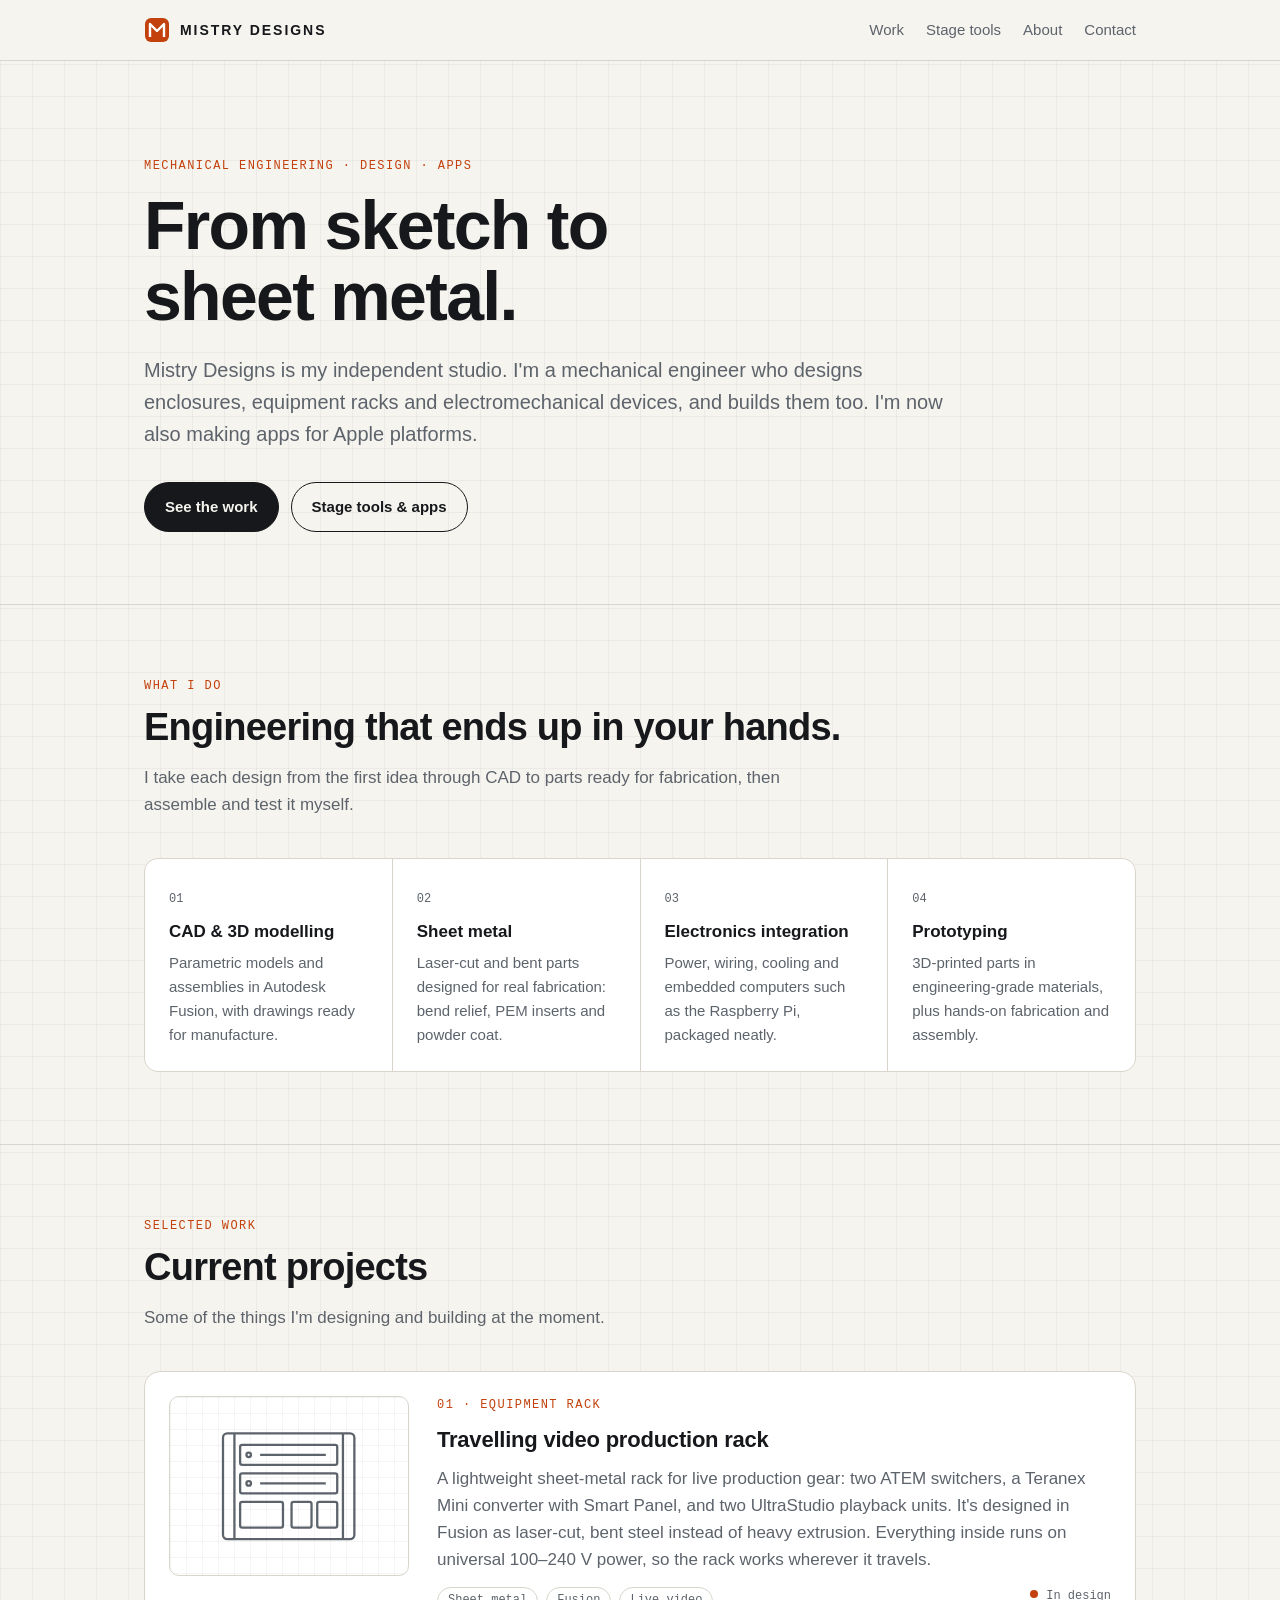
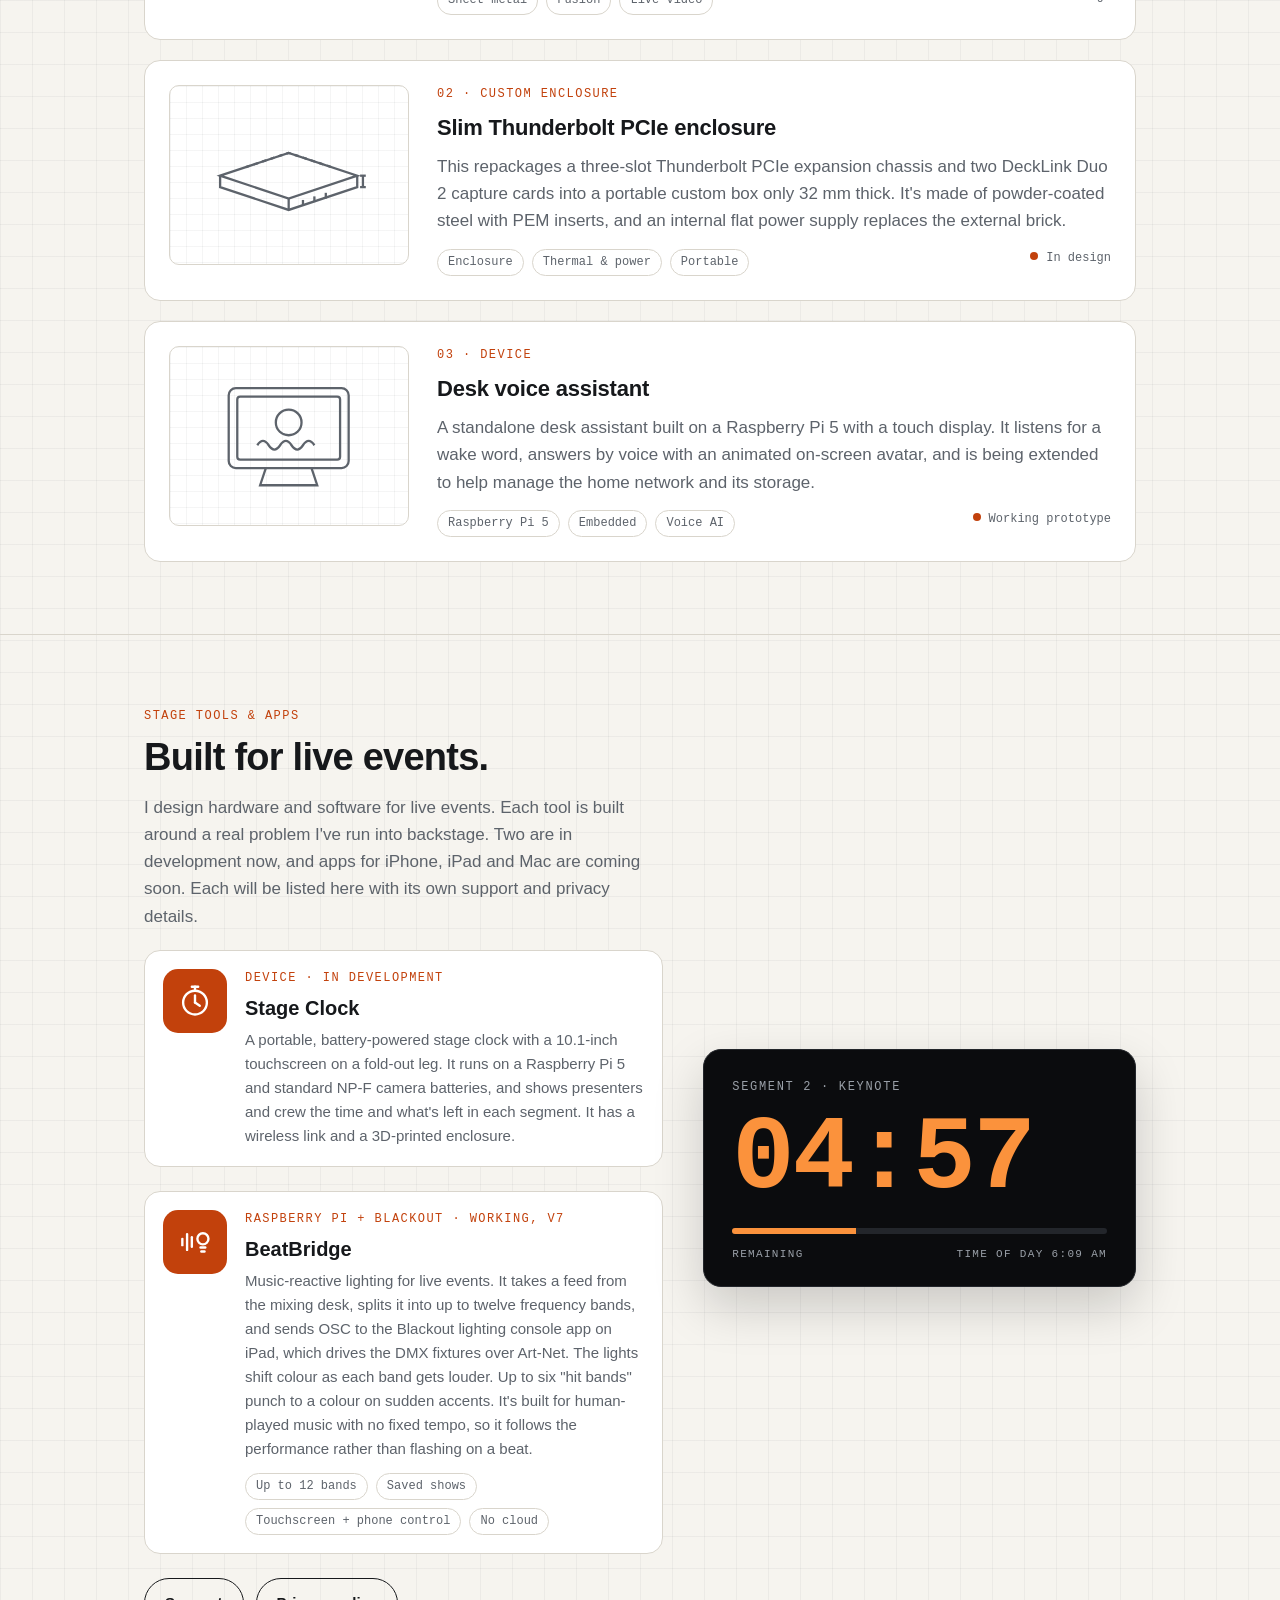
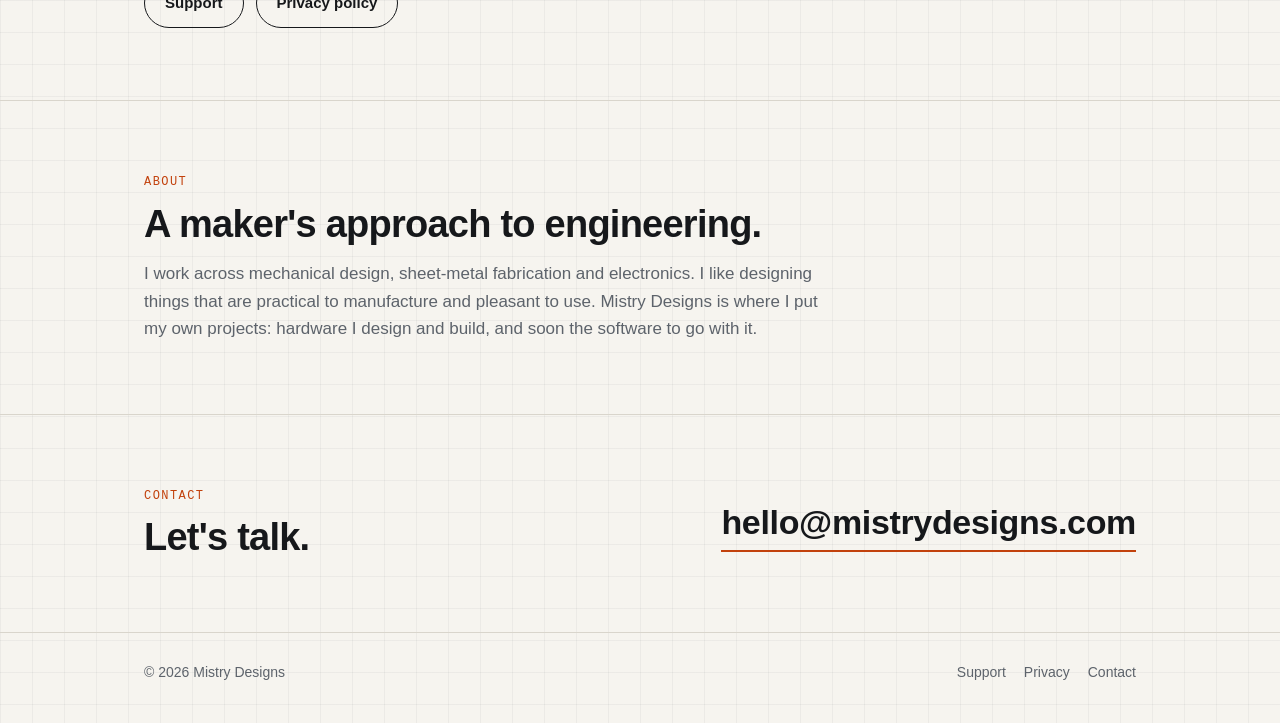
==== index.html @ 91972504 "Add files via upload" ====
<!doctype html>
<html lang="en">
<head>
<meta charset="utf-8">
<meta name="viewport" content="width=device-width,initial-scale=1">
<title>Mistry Designs — Mechanical design &amp; apps</title>
<meta name="description" content="Mistry Designs is the independent studio of a mechanical engineer: sheet-metal enclosures, equipment racks, electromechanical devices — and apps for Apple platforms, coming soon.">
<link rel="stylesheet" href="style.css">
<link rel="icon" href="data:image/svg+xml,%3Csvg xmlns='http://www.w3.org/2000/svg' viewBox='0 0 26 26'%3E%3Crect width='26' height='26' rx='6' fill='%23c2410c'/%3E%3Cpolyline points='6,20 6,7 13,14 20,7 20,20' fill='none' stroke='white' stroke-width='2.4' stroke-linejoin='round'/%3E%3C/svg%3E">
</head>
<body>
<header class="site"><div class="wrap">
  <a class="brand" href="index.html"><svg viewBox="0 0 26 26" aria-hidden="true"><rect x="1" y="1" width="24" height="24" rx="6" fill="currentColor"/><polyline points="6,20 6,7 13,14 20,7 20,20" fill="none" stroke="#fff" stroke-width="2.4" stroke-linejoin="round"/></svg>MISTRY DESIGNS</a>
  <nav><a href="#work">Work</a><a href="#apps">Stage tools</a><a class="hide-sm" href="#about">About</a><a href="#contact">Contact</a></nav>
</div></header>

<main>
<div class="wrap hero">
  <div class="label">Mechanical engineering · Design · Apps</div>
  <h1>From sketch to sheet metal.</h1>
  <p>Mistry Designs is my independent studio. I'm a mechanical engineer who designs enclosures, equipment racks and electromechanical devices, and builds them too. I'm now also making apps for Apple platforms.</p>
  <div class="btns"><a class="btn primary" href="#work">See the work</a><a class="btn" href="#apps">Stage tools &amp; apps</a></div>
</div>

<section id="capabilities"><div class="wrap">
  <div class="label">What I do</div>
  <h2>Engineering that ends up in your hands.</h2>
  <p class="lede">I take each design from the first idea through CAD to parts ready for fabrication, then assemble and test it myself.</p>
  <div class="caps">
    <div class="cap"><span class="num">01</span><h3>CAD &amp; 3D modelling</h3><p>Parametric models and assemblies in Autodesk Fusion, with drawings ready for manufacture.</p></div>
    <div class="cap"><span class="num">02</span><h3>Sheet metal</h3><p>Laser-cut and bent parts designed for real fabrication: bend relief, PEM inserts and powder coat.</p></div>
    <div class="cap"><span class="num">03</span><h3>Electronics integration</h3><p>Power, wiring, cooling and embedded computers such as the Raspberry Pi, packaged neatly.</p></div>
    <div class="cap"><span class="num">04</span><h3>Prototyping</h3><p>3D-printed parts in engineering-grade materials, plus hands-on fabrication and assembly.</p></div>
  </div>
</div></section>

<section id="work"><div class="wrap">
  <div class="label">Selected work</div>
  <h2>Current projects</h2>
  <p class="lede">Some of the things I'm designing and building at the moment.</p>
  <div class="work">

    <article class="proj">
      <div class="fig"><svg viewBox="0 0 120 90" fill="none" stroke="currentColor" stroke-width="1.6" aria-hidden="true">
        <rect x="14" y="8" width="92" height="74" rx="3"/><line x1="22" y1="8" x2="22" y2="82"/><line x1="98" y1="8" x2="98" y2="82"/>
        <rect x="26" y="16" width="68" height="14" rx="1.5"/><rect x="26" y="36" width="68" height="14" rx="1.5"/>
        <rect x="26" y="56" width="30" height="18" rx="1.5"/><rect x="62" y="56" width="14" height="18" rx="1.5"/><rect x="80" y="56" width="14" height="18" rx="1.5"/>
        <circle cx="32" cy="23" r="1.6"/><circle cx="32" cy="43" r="1.6"/><line x1="40" y1="23" x2="86" y2="23"/><line x1="40" y1="43" x2="86" y2="43"/></svg></div>
      <div>
        <div class="label">01 · Equipment rack</div>
        <h3>Travelling video production rack</h3>
        <p>A lightweight sheet-metal rack for live production gear: two ATEM switchers, a Teranex Mini converter with Smart Panel, and two UltraStudio playback units. It's designed in Fusion as laser-cut, bent steel instead of heavy extrusion. Everything inside runs on universal 100–240 V power, so the rack works wherever it travels.</p>
        <div class="meta"><ul class="tags"><li>Sheet metal</li><li>Fusion</li><li>Live video</li></ul><span class="status">In design</span></div>
      </div>
    </article>

    <article class="proj">
      <div class="fig"><svg viewBox="0 0 120 90" fill="none" stroke="currentColor" stroke-width="1.6" aria-hidden="true">
        <path d="M12 46 L60 30 L108 46 L60 62 Z"/><path d="M12 46 L12 54 L60 70 L108 54 L108 46"/><line x1="60" y1="62" x2="60" y2="70"/>
        <line x1="70" y1="63" x2="70" y2="67" /><line x1="78" y1="60.5" x2="78" y2="64.5"/><line x1="86" y1="58" x2="86" y2="62"/>
        <path d="M30 40 L60 30 L90 40" stroke-dasharray="3 3"/><line x1="112" y1="46" x2="112" y2="54"/><line x1="110" y1="46" x2="114" y2="46"/><line x1="110" y1="54" x2="114" y2="54"/></svg></div>
      <div>
        <div class="label">02 · Custom enclosure</div>
        <h3>Slim Thunderbolt PCIe enclosure</h3>
        <p>This repackages a three-slot Thunderbolt PCIe expansion chassis and two DeckLink Duo 2 capture cards into a portable custom box only 32 mm thick. It's made of powder-coated steel with PEM inserts, and an internal flat power supply replaces the external brick.</p>
        <div class="meta"><ul class="tags"><li>Enclosure</li><li>Thermal &amp; power</li><li>Portable</li></ul><span class="status">In design</span></div>
      </div>
    </article>

    <article class="proj">
      <div class="fig"><svg viewBox="0 0 120 90" fill="none" stroke="currentColor" stroke-width="1.6" aria-hidden="true">
        <rect x="18" y="12" width="84" height="56" rx="5"/><rect x="24" y="18" width="72" height="44" rx="2"/>
        <circle cx="60" cy="36" r="9"/><path d="M38 52 q4 -6 8 0 t8 0 t8 0 t8 0 t8 0"/>
        <path d="M44 68 L40 80 L80 80 L76 68"/></svg></div>
      <div>
        <div class="label">03 · Device</div>
        <h3>Desk voice assistant</h3>
        <p>A standalone desk assistant built on a Raspberry Pi 5 with a touch display. It listens for a wake word, answers by voice with an animated on-screen avatar, and is being extended to help manage the home network and its storage.</p>
        <div class="meta"><ul class="tags"><li>Raspberry Pi 5</li><li>Embedded</li><li>Voice AI</li></ul><span class="status">Working prototype</span></div>
      </div>
    </article>

  </div>
</div></section>

<section id="apps"><div class="wrap apps">
  <div>
    <div class="label">Stage tools &amp; apps</div>
    <h2>Built for live events.</h2>
    <p class="lede" style="margin-bottom:20px">I design hardware and software for live events. Each tool is built around a real problem I've run into backstage. Two are in development now, and apps for iPhone, iPad and Mac are coming soon. Each will be listed here with its own support and privacy details.</p>
    <div class="appcard">
      <div class="appicon on" aria-hidden="true"><svg viewBox="0 0 48 48" fill="none" stroke="currentColor" stroke-width="3" stroke-linecap="round"><circle cx="24" cy="26" r="15"/><line x1="24" y1="26" x2="24" y2="17"/><line x1="24" y1="26" x2="30" y2="30"/><line x1="20" y1="6" x2="28" y2="6"/><line x1="24" y1="6" x2="24" y2="11"/></svg></div>
      <div>
        <div class="label">Device · In development</div>
        <h3>Stage Clock</h3>
        <p>A portable, battery-powered stage clock with a 10.1-inch touchscreen on a fold-out leg. It runs on a Raspberry Pi 5 and standard NP-F camera batteries, and shows presenters and crew the time and what's left in each segment. It has a wireless link and a 3D-printed enclosure.</p>
      </div>
    </div>
    <div class="appcard">
      <div class="appicon on" aria-hidden="true"><svg viewBox="0 0 48 48" fill="none" stroke="currentColor" stroke-width="3" stroke-linecap="round"><line x1="8" y1="20" x2="8" y2="28"/><line x1="14" y1="14" x2="14" y2="34"/><line x1="20" y1="18" x2="20" y2="30"/><circle cx="34" cy="20" r="7"/><line x1="31" y1="31" x2="37" y2="31"/><line x1="32" y1="36" x2="36" y2="36"/></svg></div>
      <div>
        <div class="label">Raspberry Pi + Blackout · Working, v7</div>
        <h3>BeatBridge</h3>
        <p>Music-reactive lighting for live events. It takes a feed from the mixing desk, splits it into up to twelve frequency bands, and sends OSC to the Blackout lighting console app on iPad, which drives the DMX fixtures over Art-Net. The lights shift colour as each band gets louder. Up to six "hit bands" punch to a colour on sudden accents. It's built for human-played music with no fixed tempo, so it follows the performance rather than flashing on a beat.</p>
        <ul class="tags" style="margin-top:12px"><li>Up to 12 bands</li><li>Saved shows</li><li>Touchscreen + phone control</li><li>No cloud</li></ul>
      </div>
    </div>
    <div class="btns"><a class="btn" href="support.html">Support</a><a class="btn" href="privacy.html">Privacy policy</a></div>
  </div>
  <div class="stageclock" aria-hidden="true">
    <div class="sc-label">SEGMENT 2 · KEYNOTE</div>
    <div class="sc-time">04:59</div>
    <div class="sc-bar"><span></span></div>
    <div class="sc-foot"><span>REMAINING</span><span>TIME OF DAY 7:42 PM</span></div>
  </div>
</div></section>

<section id="about"><div class="wrap">
  <div class="label">About</div>
  <h2>A maker's approach to engineering.</h2>
  <p class="lede" style="margin-bottom:0">I work across mechanical design, sheet-metal fabrication and electronics. I like designing things that are practical to manufacture and pleasant to use. Mistry Designs is where I put my own projects: hardware I design and build, and soon the software to go with it.</p>
</div></section>

<section id="contact"><div class="wrap contact">
  <div><div class="label">Contact</div><h2 style="margin-bottom:0">Let's talk.</h2></div>
  <a class="mail" href="mailto:hello@mistrydesigns.com">hello@mistrydesigns.com</a>
</div></section>
</main>

<footer><div class="wrap">
  <span>© 2026 Mistry Designs</span>
  <span><a href="support.html">Support</a><a href="privacy.html">Privacy</a><a href="mailto:hello@mistrydesigns.com">Contact</a></span>
</div></footer>
<script>
(function(){var el=document.querySelector('.sc-time'),bar=document.querySelector('.sc-bar span'),tod=document.querySelector('.sc-foot span:last-child');
if(!el)return;var total=900,left=299;
function tick(){var m=Math.floor(left/60),s=left%60;el.textContent=String(m).padStart(2,'0')+':'+String(s).padStart(2,'0');
bar.style.width=(left/total*100)+'%';tod.textContent='TIME OF DAY '+new Date().toLocaleTimeString([], {hour:'numeric',minute:'2-digit'}).toUpperCase();
left=left>0?left-1:299;}
tick();setInterval(tick,1000);})();
</script>
</body>
</html>
---- style.css ----
:root{
  --bg:#f6f4ef; --surface:#ffffff; --ink:#16181b; --muted:#5d636b; --line:#d9d5cc;
  --accent:#c2410c; --accent-ink:#ffffff; --grid:rgba(22,24,27,.045);
  --sans:-apple-system,BlinkMacSystemFont,"SF Pro Text","Segoe UI",Roboto,Helvetica,Arial,sans-serif;
  --mono:ui-monospace,"SF Mono",Menlo,Consolas,monospace;
}
@media (prefers-color-scheme:dark){
  :root{--bg:#121417;--surface:#1a1d21;--ink:#ecebe7;--muted:#9aa0a8;--line:#2c3036;
  --accent:#fb923c;--accent-ink:#121417;--grid:rgba(236,235,231,.04);}
}
*{box-sizing:border-box}
html{scroll-behavior:smooth}
body{margin:0;background:var(--bg);color:var(--ink);font-family:var(--sans);font-size:17px;line-height:1.6;
  -webkit-font-smoothing:antialiased;
  background-image:linear-gradient(var(--grid) 1px,transparent 1px),linear-gradient(90deg,var(--grid) 1px,transparent 1px);
  background-size:32px 32px;}
a{color:inherit}
.wrap{max-width:1040px;margin:0 auto;padding:0 24px}
header.site{position:sticky;top:0;z-index:10;background:color-mix(in srgb,var(--bg) 88%,transparent);
  backdrop-filter:blur(10px);-webkit-backdrop-filter:blur(10px);border-bottom:1px solid var(--line)}
header.site .wrap{display:flex;align-items:center;justify-content:space-between;height:60px;gap:16px}
.brand{white-space:nowrap;display:flex;align-items:center;gap:10px;text-decoration:none;font-weight:700;letter-spacing:.14em;font-size:14px}
.brand svg{width:26px;height:26px;color:var(--accent)}
nav a{text-decoration:none;color:var(--muted);font-size:15px;margin-left:22px}
nav a:hover{color:var(--ink)}
.label{font-family:var(--mono);font-size:12px;letter-spacing:.12em;text-transform:uppercase;color:var(--accent)}
.hero{padding-top:96px;padding-bottom:72px}
.hero h1{font-size:clamp(38px,6.2vw,68px);line-height:1.04;letter-spacing:-.025em;margin:14px 0 22px;max-width:14ch}
.hero p{font-size:20px;color:var(--muted);max-width:40em;margin:0 0 32px}
.btns{display:flex;gap:12px;flex-wrap:wrap}
.btn{display:inline-block;padding:12px 20px;border-radius:999px;text-decoration:none;font-weight:600;font-size:15px;border:1px solid var(--ink)}
.btn.primary{background:var(--ink);color:var(--bg)}
.btn:hover{opacity:.85}
section{padding:72px 0;border-top:1px solid var(--line)}
section h2{font-size:clamp(28px,3.6vw,38px);letter-spacing:-.02em;line-height:1.15;margin:10px 0 14px}
.lede{color:var(--muted);max-width:40em;margin:0 0 40px}
.caps{display:grid;grid-template-columns:repeat(auto-fit,minmax(220px,1fr));gap:1px;background:var(--line);border:1px solid var(--line);border-radius:14px;overflow:hidden}
.cap{background:var(--surface);padding:24px}
.cap h3{margin:8px 0 6px;font-size:17px}
.cap p{margin:0;color:var(--muted);font-size:15px}
.cap .num{font-family:var(--mono);font-size:12px;color:var(--muted)}
.work{display:grid;gap:20px}
.proj{display:grid;grid-template-columns:240px 1fr;gap:28px;background:var(--surface);border:1px solid var(--line);border-radius:16px;padding:24px}
.proj .fig{aspect-ratio:4/3;border:1px solid var(--line);border-radius:10px;display:grid;place-items:center;color:var(--muted);
  background-image:linear-gradient(var(--grid) 1px,transparent 1px),linear-gradient(90deg,var(--grid) 1px,transparent 1px);background-size:16px 16px}
.proj .fig svg{width:72%;height:auto}
.proj h3{font-size:22px;letter-spacing:-.01em;margin:6px 0 8px}
.proj p{margin:0 0 14px;color:var(--muted)}
.meta{display:flex;justify-content:space-between;gap:12px;flex-wrap:wrap}
.status{font-family:var(--mono);font-size:12px;color:var(--muted)}
.status::before{content:"";display:inline-block;width:8px;height:8px;border-radius:50%;background:var(--accent);margin-right:8px;vertical-align:1px}
.tags{display:flex;flex-wrap:wrap;gap:8px;list-style:none;padding:0;margin:0}
.tags li{font-family:var(--mono);font-size:12px;border:1px solid var(--line);border-radius:999px;padding:3px 10px;color:var(--muted)}
.apps{display:grid;grid-template-columns:1.2fr 1fr;gap:40px;align-items:center}
.appicons{display:flex;gap:16px;justify-content:center}
.appicon{width:84px;height:84px;border-radius:20px;border:1.5px dashed var(--line);display:grid;place-items:center;font-family:var(--mono);font-size:11px;color:var(--muted);background:var(--surface)}
.appicon.on{border:none;background:var(--accent);color:var(--accent-ink);font-size:13px;font-weight:700}
.contact{display:flex;align-items:center;justify-content:space-between;gap:24px;flex-wrap:wrap}
.contact a.mail{font-size:clamp(22px,3.4vw,34px);font-weight:600;letter-spacing:-.01em;text-decoration:none;border-bottom:2px solid var(--accent)}
footer{border-top:1px solid var(--line);padding:28px 0 40px;color:var(--muted);font-size:14px}
footer .wrap{display:flex;justify-content:space-between;gap:16px;flex-wrap:wrap}
footer a{color:var(--muted);text-decoration:none;margin-left:18px}
footer a:hover{color:var(--ink)}
/* document pages */
.doc{padding:72px 0 56px;max-width:720px}
.doc h1{font-size:clamp(34px,5vw,48px);letter-spacing:-.02em;margin:12px 0 8px}
.doc .updated{color:var(--muted);font-size:15px;margin:0 0 36px}
.doc h2{font-size:21px;margin:36px 0 8px}
.doc p,.doc li{color:var(--ink)}
.doc ul{padding-left:20px}
.card{background:var(--surface);border:1px solid var(--line);border-radius:14px;padding:22px 24px;margin:0 0 28px}
.card a{font-weight:600}
@media (max-width:760px){
  .wrap{padding:0 16px}
  nav a{margin-left:14px;font-size:14px}
  nav a.hide-sm{display:none}
  .hero{padding-top:64px;padding-bottom:48px}
  .proj{grid-template-columns:1fr}
  .apps{grid-template-columns:1fr}
  section{padding:56px 0}
  footer a{margin:0 18px 0 0}
}
/* stage clock */
.appcard{display:flex;gap:18px;align-items:flex-start;background:var(--surface);border:1px solid var(--line);border-radius:16px;padding:18px;margin:0 0 24px}
.appcard .appicon{flex:none;width:64px;height:64px;border-radius:15px}
.appcard .appicon svg{width:38px;height:38px}
.appcard h3{margin:4px 0 4px;font-size:20px}
.appcard p{margin:0;color:var(--muted);font-size:15px}
.stageclock{background:#0b0c0e;color:#f4f2ec;border-radius:18px;padding:28px 28px 22px;border:1px solid #23262b;box-shadow:0 20px 50px rgba(0,0,0,.18);font-family:var(--mono)}
.sc-label{font-size:12px;letter-spacing:.14em;color:#9aa0a8}
.sc-time{font-size:clamp(64px,10vw,104px);font-weight:600;line-height:1.05;letter-spacing:-.02em;font-variant-numeric:tabular-nums;margin:8px 0 14px;color:#fb923c}
.sc-bar{height:6px;border-radius:3px;background:#23262b;overflow:hidden}
.sc-bar span{display:block;height:100%;width:66%;background:#fb923c}
.sc-foot{display:flex;justify-content:space-between;gap:12px;flex-wrap:wrap;font-size:11px;letter-spacing:.12em;color:#9aa0a8;margin-top:12px}
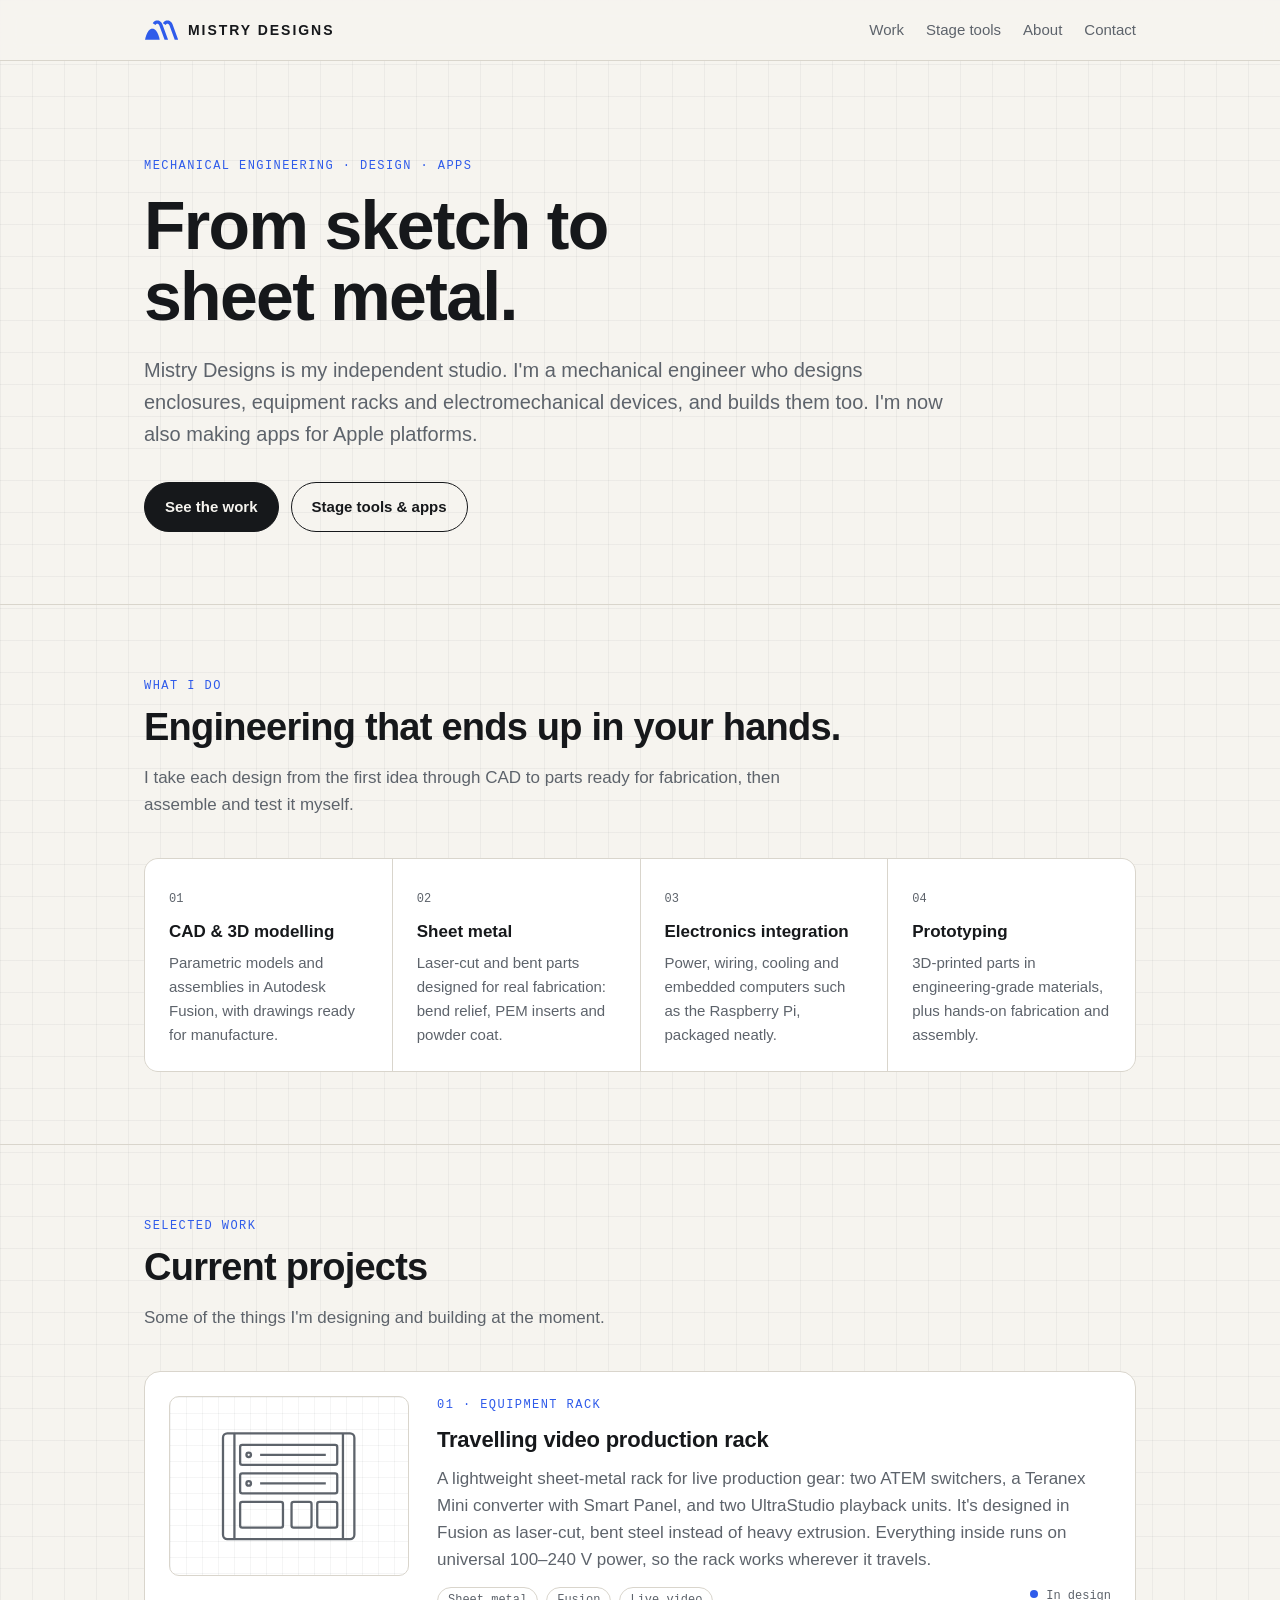
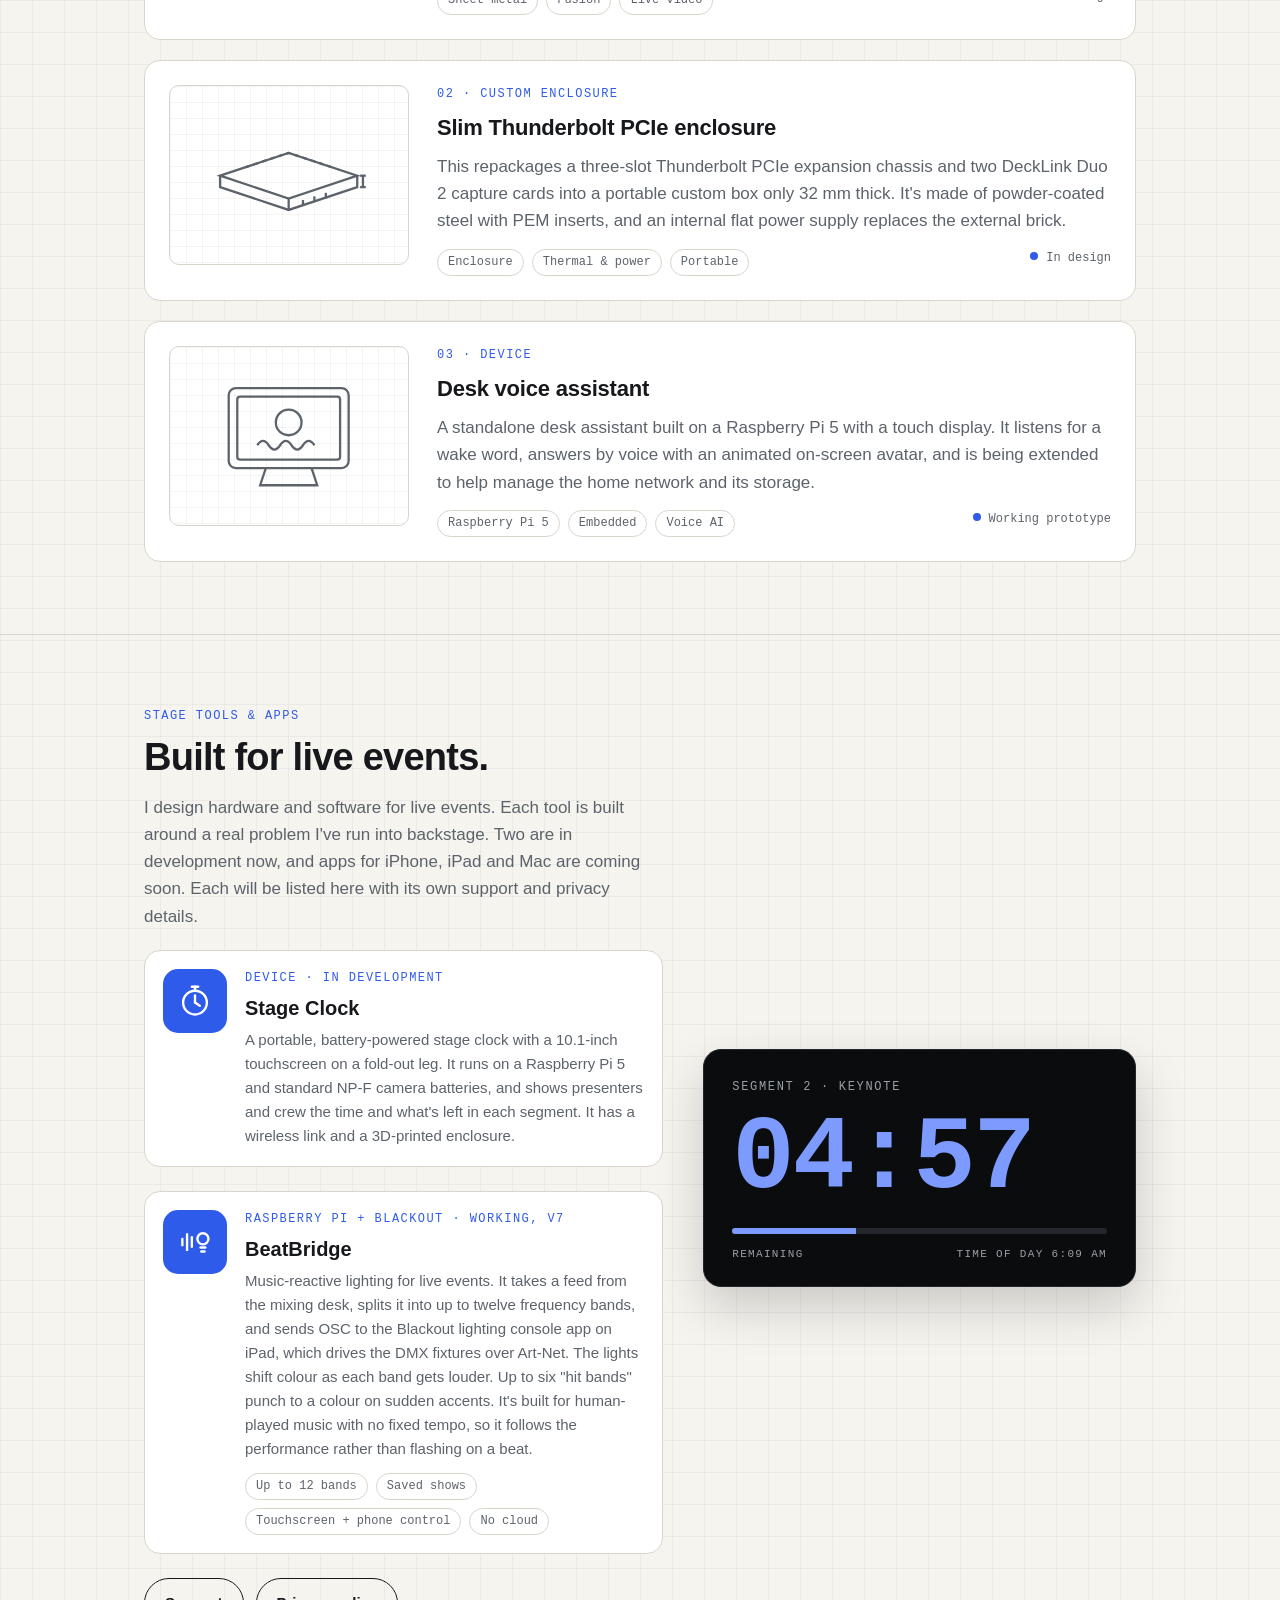
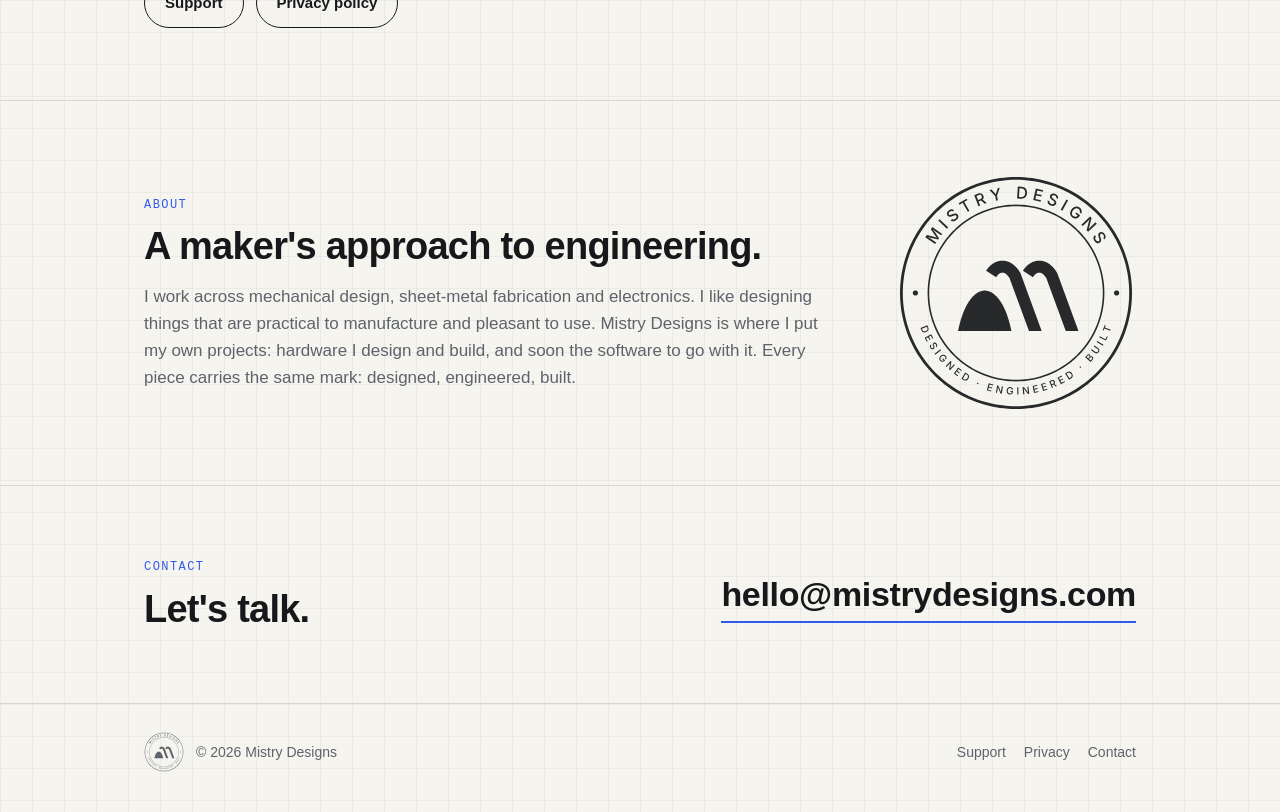
==== commit 6e70f8f1: "Add maker's seal, logo mark, favicon and brand blue - About section and footer show the "Designed · " ====
--- a/index.html
+++ b/index.html
@@ -6,11 +6,11 @@
 <title>Mistry Designs — Mechanical design &amp; apps</title>
 <meta name="description" content="Mistry Designs is the independent studio of a mechanical engineer: sheet-metal enclosures, equipment racks, electromechanical devices — and apps for Apple platforms, coming soon.">
 <link rel="stylesheet" href="style.css">
-<link rel="icon" href="data:image/svg+xml,%3Csvg xmlns='http://www.w3.org/2000/svg' viewBox='0 0 26 26'%3E%3Crect width='26' height='26' rx='6' fill='%23c2410c'/%3E%3Cpolyline points='6,20 6,7 13,14 20,7 20,20' fill='none' stroke='white' stroke-width='2.4' stroke-linejoin='round'/%3E%3C/svg%3E">
+<link rel="icon" type="image/svg+xml" href="favicon.svg">
 </head>
 <body>
 <header class="site"><div class="wrap">
-  <a class="brand" href="index.html"><svg viewBox="0 0 26 26" aria-hidden="true"><rect x="1" y="1" width="24" height="24" rx="6" fill="currentColor"/><polyline points="6,20 6,7 13,14 20,7 20,20" fill="none" stroke="#fff" stroke-width="2.4" stroke-linejoin="round"/></svg>MISTRY DESIGNS</a>
+  <a class="brand" href="index.html"><svg viewBox="0 14 134 82" aria-hidden="true"><path fill="currentColor" d="M46.57 31.89 L46.92 31.47 L47.27 31.08 L47.62 30.71 L47.98 30.38 L48.33 30.08 L48.69 29.80 L49.04 29.56 L49.38 29.35 L49.73 29.16 L50.06 29.00 L50.39 28.86 L50.71 28.75 L51.03 28.66 L51.34 28.59 L51.64 28.54 L51.95 28.51 L52.25 28.50 L52.55 28.51 L52.86 28.54 L53.17 28.59 L53.49 28.66 L53.83 28.76 L54.17 28.89 L54.53 29.04 L54.91 29.23 L55.30 29.45 L55.70 29.72 L56.12 30.03 L56.56 30.38 L57.01 30.79 L57.47 31.25 L57.94 31.76 L58.41 32.33 L58.90 32.96 L59.38 33.65 L59.87 34.41 L60.11 34.81 L81.08 92.00 L94.92 92.00 L72.10 29.76 L71.87 29.21 L71.59 28.67 L70.98 27.65 L70.85 27.45 L70.23 26.49 L70.09 26.28 L69.45 25.38 L69.30 25.17 L68.65 24.32 L68.48 24.10 L67.82 23.32 L67.63 23.10 L66.96 22.37 L66.75 22.15 L66.08 21.47 L65.85 21.26 L65.16 20.64 L64.91 20.42 L64.22 19.86 L63.95 19.65 L63.25 19.13 L62.96 18.93 L62.26 18.47 L61.95 18.28 L61.24 17.87 L60.91 17.70 L60.19 17.34 L59.84 17.17 L59.13 16.87 L58.76 16.72 L58.04 16.46 L57.66 16.34 L56.94 16.13 L56.55 16.03 L55.83 15.86 L55.43 15.79 L54.71 15.67 L54.30 15.62 L53.58 15.55 L53.17 15.53 L52.46 15.50 L52.05 15.50 L51.33 15.53 L50.93 15.55 L50.22 15.62 L49.82 15.67 L49.12 15.78 L48.73 15.85 L48.04 16.00 L47.66 16.10 L46.98 16.29 L46.62 16.41 L45.94 16.64 L45.59 16.78 L44.92 17.05 L44.59 17.20 L43.93 17.52 L43.62 17.68 L42.97 18.03 L42.68 18.21 L42.04 18.60 L41.76 18.78 L41.14 19.22 L40.88 19.41 L40.27 19.87 L40.03 20.07 L39.44 20.58 L39.21 20.78 L38.63 21.32 L38.42 21.53 L37.86 22.10 L37.66 22.31 L37.12 22.92 L36.94 23.14 L36.41 23.78 L36.24 23.99 L35.74 24.67 L35.58 24.89 L35.10 25.59 L34.96 25.81 L34.49 26.55 L45.51 33.45 L45.90 32.83 L46.23 32.35 L46.57 31.89 Z M86.92 31.47 L87.27 31.08 L87.62 30.71 L87.98 30.38 L88.33 30.08 L88.69 29.80 L89.04 29.56 L89.38 29.35 L89.73 29.16 L90.06 29.00 L90.39 28.86 L90.71 28.75 L91.03 28.66 L91.34 28.59 L91.64 28.54 L91.95 28.51 L92.25 28.50 L92.55 28.51 L92.86 28.54 L93.17 28.59 L93.49 28.66 L93.83 28.76 L94.17 28.89 L94.53 29.04 L94.91 29.23 L95.30 29.45 L95.70 29.72 L96.12 30.03 L96.56 30.38 L97.01 30.79 L97.47 31.25 L97.94 31.76 L98.41 32.33 L98.90 32.96 L99.38 33.65 L99.87 34.41 L100.11 34.81 L121.08 92.00 L134.92 92.00 L112.10 29.76 L111.87 29.21 L111.59 28.67 L110.98 27.65 L110.85 27.45 L110.23 26.49 L110.09 26.28 L109.45 25.38 L109.30 25.17 L108.65 24.32 L108.48 24.10 L107.82 23.32 L107.63 23.10 L106.96 22.37 L106.75 22.15 L106.08 21.47 L105.85 21.26 L105.16 20.64 L104.91 20.42 L104.22 19.86 L103.95 19.65 L103.25 19.13 L102.96 18.93 L102.26 18.47 L101.95 18.28 L101.24 17.87 L100.91 17.70 L100.19 17.34 L99.84 17.17 L99.13 16.87 L98.76 16.72 L98.04 16.46 L97.66 16.34 L96.94 16.13 L96.55 16.03 L95.83 15.86 L95.43 15.79 L94.71 15.67 L94.30 15.62 L93.58 15.55 L93.17 15.53 L92.46 15.50 L92.05 15.50 L91.33 15.53 L90.93 15.55 L90.22 15.62 L89.82 15.67 L89.12 15.78 L88.73 15.85 L88.04 16.00 L87.66 16.10 L86.98 16.29 L86.62 16.41 L85.94 16.64 L85.59 16.78 L84.92 17.05 L84.59 17.20 L83.93 17.52 L83.62 17.68 L82.97 18.03 L82.68 18.21 L82.04 18.60 L81.76 18.78 L81.14 19.22 L80.88 19.41 L80.27 19.87 L80.03 20.07 L79.44 20.58 L79.21 20.78 L78.63 21.32 L78.42 21.53 L77.86 22.10 L77.66 22.31 L77.12 22.92 L76.94 23.14 L76.41 23.78 L76.24 23.99 L75.74 24.67 L75.58 24.89 L75.10 25.59 L74.96 25.81 L74.49 26.55 L85.51 33.45 L85.90 32.83 L86.23 32.35 L86.57 31.89 L86.92 31.47 Z M60.55 85.52 L60.03 83.48 L59.48 81.50 L58.92 79.57 L58.34 77.71 L57.74 75.90 L57.12 74.16 L56.48 72.47 L55.83 70.84 L55.17 69.27 L54.49 67.75 L53.80 66.29 L53.09 64.89 L52.37 63.55 L51.64 62.27 L50.89 61.04 L50.14 59.87 L49.38 58.75 L48.60 57.69 L47.82 56.69 L47.03 55.74 L46.23 54.85 L45.43 54.01 L44.62 53.23 L43.80 52.50 L42.98 51.83 L42.16 51.22 L41.33 50.66 L40.50 50.15 L39.66 49.70 L38.83 49.30 L37.99 48.95 L37.16 48.66 L36.32 48.42 L35.49 48.24 L34.66 48.11 L33.83 48.03 L33.00 48.00 L32.17 48.03 L31.34 48.11 L30.51 48.24 L29.68 48.42 L28.84 48.66 L28.01 48.95 L27.17 49.30 L26.34 49.70 L25.50 50.15 L24.67 50.66 L23.84 51.22 L23.02 51.83 L22.20 52.50 L21.38 53.23 L20.57 54.01 L19.77 54.85 L18.97 55.74 L18.18 56.69 L17.40 57.69 L16.62 58.75 L15.86 59.87 L15.11 61.04 L14.36 62.27 L13.63 63.55 L12.91 64.89 L12.20 66.29 L11.51 67.75 L10.83 69.27 L10.17 70.84 L9.52 72.47 L8.88 74.16 L8.26 75.90 L7.66 77.71 L7.08 79.57 L6.52 81.50 L5.97 83.48 L5.45 85.52 L4.94 87.62 L4.46 89.78 L4.00 92.00 L62.00 92.00 L61.54 89.78 L61.06 87.62 L60.55 85.52 Z"/></svg>MISTRY DESIGNS</a>
   <nav><a href="#work">Work</a><a href="#apps">Stage tools</a><a class="hide-sm" href="#about">About</a><a href="#contact">Contact</a></nav>
 </div></header>
 
@@ -115,10 +115,13 @@
   </div>
 </div></section>
 
-<section id="about"><div class="wrap">
-  <div class="label">About</div>
-  <h2>A maker's approach to engineering.</h2>
-  <p class="lede" style="margin-bottom:0">I work across mechanical design, sheet-metal fabrication and electronics. I like designing things that are practical to manufacture and pleasant to use. Mistry Designs is where I put my own projects: hardware I design and build, and soon the software to go with it.</p>
+<section id="about"><div class="wrap about">
+  <div>
+    <div class="label">About</div>
+    <h2>A maker's approach to engineering.</h2>
+    <p class="lede" style="margin-bottom:0">I work across mechanical design, sheet-metal fabrication and electronics. I like designing things that are practical to manufacture and pleasant to use. Mistry Designs is where I put my own projects: hardware I design and build, and soon the software to go with it. Every piece carries the same mark: designed, engineered, built.</p>
+  </div>
+  <div class="seal"><svg role="img" aria-label="Mistry Designs maker's seal: Designed, Engineered, Built" xmlns="http://www.w3.org/2000/svg" viewBox="0 0 120 120"><g fill="currentColor" fill-rule="evenodd"><path d="M10.83 59.35 L10.70 59.16 L10.54 59.00 L10.35 58.87 L10.14 58.78 L9.93 58.72 L9.70 58.70 L9.47 58.72 L9.26 58.78 L9.05 58.87 L8.86 59.00 L8.70 59.16 L8.57 59.35 L8.48 59.56 L8.42 59.77 L8.40 60.00 L8.42 60.23 L8.48 60.44 L8.57 60.65 L8.70 60.84 L8.86 61.00 L9.05 61.13 L9.26 61.22 L9.47 61.28 L9.70 61.30 L9.93 61.28 L10.14 61.22 L10.35 61.13 L10.54 61.00 L10.70 60.84 L10.83 60.65 L10.92 60.44 L10.98 60.23 L11.00 60.00 L10.98 59.77 L10.92 59.56 L10.83 59.35 Z M117.44 51.93 L117.12 49.93 L116.73 47.94 L116.28 45.97 L115.75 44.01 L115.16 42.08 L114.50 40.16 L113.78 38.27 L112.99 36.41 L112.13 34.57 L111.21 32.77 L110.23 31.00 L109.19 29.26 L108.08 27.57 L106.92 25.91 L105.70 24.29 L104.43 22.72 L103.10 21.19 L101.72 19.71 L100.29 18.28 L98.81 16.90 L97.28 15.57 L95.71 14.30 L94.09 13.08 L92.43 11.92 L90.74 10.81 L89.00 9.77 L87.23 8.79 L85.43 7.87 L83.59 7.01 L81.73 6.22 L79.84 5.50 L77.92 4.84 L75.99 4.25 L74.03 3.72 L72.06 3.27 L70.07 2.88 L68.07 2.56 L66.06 2.32 L64.05 2.14 L62.02 2.04 L60.00 2.00 L57.98 2.04 L55.95 2.14 L53.94 2.32 L51.93 2.56 L49.93 2.88 L47.94 3.27 L45.97 3.72 L44.01 4.25 L42.08 4.84 L40.16 5.50 L38.27 6.22 L36.41 7.01 L34.57 7.87 L32.77 8.79 L31.00 9.77 L29.26 10.81 L27.57 11.92 L25.91 13.08 L24.29 14.30 L22.72 15.57 L21.19 16.90 L19.71 18.28 L18.28 19.71 L16.90 21.19 L15.57 22.72 L14.30 24.29 L13.08 25.91 L11.92 27.57 L10.81 29.26 L9.77 31.00 L8.79 32.77 L7.87 34.57 L7.01 36.41 L6.22 38.27 L5.50 40.16 L4.84 42.08 L4.25 44.01 L3.72 45.97 L3.27 47.94 L2.88 49.93 L2.56 51.93 L2.32 53.94 L2.14 55.95 L2.04 57.98 L2.00 60.00 L2.04 62.02 L2.14 64.05 L2.32 66.06 L2.56 68.07 L2.88 70.07 L3.27 72.06 L3.72 74.03 L4.25 75.99 L4.84 77.92 L5.50 79.84 L6.22 81.73 L7.01 83.59 L7.87 85.43 L8.79 87.23 L9.77 89.00 L10.81 90.74 L11.92 92.43 L13.08 94.09 L14.30 95.71 L15.57 97.28 L16.90 98.81 L18.28 100.29 L19.71 101.72 L21.19 103.10 L22.72 104.43 L24.29 105.70 L25.91 106.92 L27.57 108.08 L29.26 109.19 L31.00 110.23 L32.77 111.21 L34.57 112.13 L36.41 112.99 L38.27 113.78 L40.16 114.50 L42.08 115.16 L44.01 115.75 L45.97 116.28 L47.94 116.73 L49.93 117.12 L51.93 117.44 L53.94 117.68 L55.95 117.86 L57.98 117.96 L60.00 118.00 L62.02 117.96 L64.05 117.86 L66.06 117.68 L68.07 117.44 L70.07 117.12 L72.06 116.73 L74.03 116.28 L75.99 115.75 L77.92 115.16 L79.84 114.50 L81.73 113.78 L83.59 112.99 L85.43 112.13 L87.23 111.21 L89.00 110.23 L90.74 109.19 L92.43 108.08 L94.09 106.92 L95.71 105.70 L97.28 104.43 L98.81 103.10 L100.29 101.72 L101.72 100.29 L103.10 98.81 L104.43 97.28 L105.70 95.71 L106.92 94.09 L108.08 92.43 L109.19 90.74 L110.23 89.00 L111.21 87.23 L112.13 85.43 L112.99 83.59 L113.78 81.73 L114.50 79.84 L115.16 77.92 L115.75 75.99 L116.28 74.03 L116.73 72.06 L117.12 70.07 L117.44 68.07 L117.68 66.06 L117.86 64.05 L117.96 62.02 L118.00 60.00 L117.96 57.98 L117.86 55.95 L117.68 53.94 L117.44 51.93 Z M116.05 67.88 L115.74 69.83 L115.36 71.77 L114.92 73.69 L114.41 75.60 L113.83 77.49 L113.19 79.36 L112.48 81.20 L111.71 83.02 L110.87 84.81 L109.97 86.57 L109.02 88.30 L108.00 89.99 L106.92 91.65 L105.79 93.27 L104.60 94.85 L103.36 96.38 L102.06 97.87 L100.71 99.32 L99.32 100.71 L97.87 102.06 L96.38 103.36 L94.85 104.60 L93.27 105.79 L91.65 106.92 L89.99 108.00 L88.30 109.02 L86.57 109.97 L84.81 110.87 L83.02 111.71 L81.20 112.48 L79.36 113.19 L77.49 113.83 L75.60 114.41 L73.69 114.92 L71.77 115.36 L69.83 115.74 L67.88 116.05 L65.92 116.29 L63.95 116.46 L61.98 116.57 L60.00 116.60 L58.02 116.57 L56.05 116.46 L54.08 116.29 L52.12 116.05 L50.17 115.74 L48.23 115.36 L46.31 114.92 L44.40 114.41 L42.51 113.83 L40.64 113.19 L38.80 112.48 L36.98 111.71 L35.19 110.87 L33.43 109.97 L31.70 109.02 L30.01 108.00 L28.35 106.92 L26.73 105.79 L25.15 104.60 L23.62 103.36 L22.13 102.06 L20.68 100.71 L19.29 99.32 L17.94 97.87 L16.64 96.38 L15.40 94.85 L14.21 93.27 L13.08 91.65 L12.00 89.99 L10.98 88.30 L10.03 86.57 L9.13 84.81 L8.29 83.02 L7.52 81.20 L6.81 79.36 L6.17 77.49 L5.59 75.60 L5.08 73.69 L4.64 71.77 L4.26 69.83 L3.95 67.88 L3.71 65.92 L3.54 63.95 L3.43 61.98 L3.40 60.00 L3.43 58.02 L3.54 56.05 L3.71 54.08 L3.95 52.12 L4.26 50.17 L4.64 48.23 L5.08 46.31 L5.59 44.40 L6.17 42.51 L6.81 40.64 L7.52 38.80 L8.29 36.98 L9.13 35.19 L10.03 33.43 L10.98 31.70 L12.00 30.01 L13.08 28.35 L14.21 26.73 L15.40 25.15 L16.64 23.62 L17.94 22.13 L19.29 20.68 L20.68 19.29 L22.13 17.94 L23.62 16.64 L25.15 15.40 L26.73 14.21 L28.35 13.08 L30.01 12.00 L31.70 10.98 L33.43 10.03 L35.19 9.13 L36.98 8.29 L38.80 7.52 L40.64 6.81 L42.51 6.17 L44.40 5.59 L46.31 5.08 L48.23 4.64 L50.17 4.26 L52.12 3.95 L54.08 3.71 L56.05 3.54 L58.02 3.43 L60.00 3.40 L61.98 3.43 L63.95 3.54 L65.92 3.71 L67.88 3.95 L69.83 4.26 L71.77 4.64 L73.69 5.08 L75.60 5.59 L77.49 6.17 L79.36 6.81 L81.20 7.52 L83.02 8.29 L84.81 9.13 L86.57 10.03 L88.30 10.98 L89.99 12.00 L91.65 13.08 L93.27 14.21 L94.85 15.40 L96.38 16.64 L97.87 17.94 L99.32 19.29 L100.71 20.68 L102.06 22.13 L103.36 23.62 L104.60 25.15 L105.79 26.73 L106.92 28.35 L108.00 30.01 L109.02 31.70 L109.97 33.43 L110.87 35.19 L111.71 36.98 L112.48 38.80 L113.19 40.64 L113.83 42.51 L114.41 44.40 L114.92 46.31 L115.36 48.23 L115.74 50.17 L116.05 52.12 L116.29 54.08 L116.46 56.05 L116.57 58.02 L116.60 60.00 L116.57 61.98 L116.46 63.95 L116.29 65.92 L116.05 67.88 Z M103.77 53.85 L103.53 52.32 L103.23 50.81 L102.89 49.31 L102.49 47.82 L102.04 46.34 L101.53 44.88 L100.98 43.44 L100.38 42.02 L99.73 40.62 L99.03 39.25 L98.28 37.90 L97.48 36.58 L96.64 35.28 L95.76 34.02 L94.83 32.79 L93.86 31.59 L92.85 30.42 L91.79 29.30 L90.70 28.21 L89.58 27.15 L88.41 26.14 L87.21 25.17 L85.98 24.24 L84.72 23.36 L83.42 22.52 L82.10 21.72 L80.75 20.97 L79.38 20.27 L77.98 19.62 L76.56 19.02 L75.12 18.47 L73.66 17.96 L72.18 17.51 L70.69 17.11 L69.19 16.77 L67.68 16.47 L66.15 16.23 L64.62 16.04 L63.08 15.91 L61.54 15.83 L60.00 15.80 L58.46 15.83 L56.92 15.91 L55.38 16.04 L53.85 16.23 L52.32 16.47 L50.81 16.77 L49.31 17.11 L47.82 17.51 L46.34 17.96 L44.88 18.47 L43.44 19.02 L42.02 19.62 L40.62 20.27 L39.25 20.97 L37.90 21.72 L36.58 22.52 L35.28 23.36 L34.02 24.24 L32.79 25.17 L31.59 26.14 L30.42 27.15 L29.30 28.21 L28.21 29.30 L27.15 30.42 L26.14 31.59 L25.17 32.79 L24.24 34.02 L23.36 35.28 L22.52 36.58 L21.72 37.90 L20.97 39.25 L20.27 40.62 L19.62 42.02 L19.02 43.44 L18.47 44.88 L17.96 46.34 L17.51 47.82 L17.11 49.31 L16.77 50.81 L16.47 52.32 L16.23 53.85 L16.04 55.38 L15.91 56.92 L15.83 58.46 L15.80 60.00 L15.83 61.54 L15.91 63.08 L16.04 64.62 L16.23 66.15 L16.47 67.68 L16.77 69.19 L17.11 70.69 L17.51 72.18 L17.96 73.66 L18.47 75.12 L19.02 76.56 L19.62 77.98 L20.27 79.38 L20.97 80.75 L21.72 82.10 L22.52 83.42 L23.36 84.72 L24.24 85.98 L25.17 87.21 L26.14 88.41 L27.15 89.58 L28.21 90.70 L29.30 91.79 L30.42 92.85 L31.59 93.86 L32.79 94.83 L34.02 95.76 L35.28 96.64 L36.58 97.48 L37.90 98.28 L39.25 99.03 L40.62 99.73 L42.02 100.38 L43.44 100.98 L44.88 101.53 L46.34 102.04 L47.82 102.49 L49.31 102.89 L50.81 103.23 L52.32 103.53 L53.85 103.77 L55.38 103.96 L56.92 104.09 L58.46 104.17 L60.00 104.20 L61.54 104.17 L63.08 104.09 L64.62 103.96 L66.15 103.77 L67.68 103.53 L69.19 103.23 L70.69 102.89 L72.18 102.49 L73.66 102.04 L75.12 101.53 L76.56 100.98 L77.98 100.38 L79.38 99.73 L80.75 99.03 L82.10 98.28 L83.42 97.48 L84.72 96.64 L85.98 95.76 L87.21 94.83 L88.41 93.86 L89.58 92.85 L90.70 91.79 L91.79 90.70 L92.85 89.58 L93.86 88.41 L94.83 87.21 L95.76 85.98 L96.64 84.72 L97.48 83.42 L98.28 82.10 L99.03 80.75 L99.73 79.38 L100.38 77.98 L100.98 76.56 L101.53 75.12 L102.04 73.66 L102.49 72.18 L102.89 70.69 L103.23 69.19 L103.53 67.68 L103.77 66.15 L103.96 64.62 L104.09 63.08 L104.17 61.54 L104.20 60.00 L104.17 58.46 L104.09 56.92 L103.96 55.38 L103.77 53.85 Z M102.98 66.04 L102.74 67.54 L102.45 69.02 L102.11 70.50 L101.72 71.96 L101.28 73.41 L100.78 74.84 L100.24 76.26 L99.65 77.65 L99.01 79.03 L98.32 80.38 L97.59 81.70 L96.81 83.00 L95.98 84.27 L95.11 85.51 L94.20 86.72 L93.25 87.90 L92.25 89.04 L91.22 90.15 L90.15 91.22 L89.04 92.25 L87.90 93.25 L86.72 94.20 L85.51 95.11 L84.27 95.98 L83.00 96.81 L81.70 97.59 L80.38 98.32 L79.03 99.01 L77.65 99.65 L76.26 100.24 L74.84 100.78 L73.41 101.28 L71.96 101.72 L70.50 102.11 L69.02 102.45 L67.54 102.74 L66.04 102.98 L64.54 103.16 L63.03 103.29 L61.51 103.37 L60.00 103.40 L58.49 103.37 L56.97 103.29 L55.46 103.16 L53.96 102.98 L52.46 102.74 L50.98 102.45 L49.50 102.11 L48.04 101.72 L46.59 101.28 L45.16 100.78 L43.74 100.24 L42.35 99.65 L40.97 99.01 L39.62 98.32 L38.30 97.59 L37.00 96.81 L35.73 95.98 L34.49 95.11 L33.28 94.20 L32.10 93.25 L30.96 92.25 L29.85 91.22 L28.78 90.15 L27.75 89.04 L26.75 87.90 L25.80 86.72 L24.89 85.51 L24.02 84.27 L23.19 83.00 L22.41 81.70 L21.68 80.38 L20.99 79.03 L20.35 77.65 L19.76 76.26 L19.22 74.84 L18.72 73.41 L18.28 71.96 L17.89 70.50 L17.55 69.02 L17.26 67.54 L17.02 66.04 L16.84 64.54 L16.71 63.03 L16.63 61.51 L16.60 60.00 L16.63 58.49 L16.71 56.97 L16.84 55.46 L17.02 53.96 L17.26 52.46 L17.55 50.98 L17.89 49.50 L18.28 48.04 L18.72 46.59 L19.22 45.16 L19.76 43.74 L20.35 42.35 L20.99 40.97 L21.68 39.62 L22.41 38.30 L23.19 37.00 L24.02 35.73 L24.89 34.49 L25.80 33.28 L26.75 32.10 L27.75 30.96 L28.78 29.85 L29.85 28.78 L30.96 27.75 L32.10 26.75 L33.28 25.80 L34.49 24.89 L35.73 24.02 L37.00 23.19 L38.30 22.41 L39.62 21.68 L40.97 20.99 L42.35 20.35 L43.74 19.76 L45.16 19.22 L46.59 18.72 L48.04 18.28 L49.50 17.89 L50.98 17.55 L52.46 17.26 L53.96 17.02 L55.46 16.84 L56.97 16.71 L58.49 16.63 L60.00 16.60 L61.51 16.63 L63.03 16.71 L64.54 16.84 L66.04 17.02 L67.54 17.26 L69.02 17.55 L70.50 17.89 L71.96 18.28 L73.41 18.72 L74.84 19.22 L76.26 19.76 L77.65 20.35 L79.03 20.99 L80.38 21.68 L81.70 22.41 L83.00 23.19 L84.27 24.02 L85.51 24.89 L86.72 25.80 L87.90 26.75 L89.04 27.75 L90.15 28.78 L91.22 29.85 L92.25 30.96 L93.25 32.10 L94.20 33.28 L95.11 34.49 L95.98 35.73 L96.81 37.00 L97.59 38.30 L98.32 39.62 L99.01 40.97 L99.65 42.35 L100.24 43.74 L100.78 45.16 L101.28 46.59 L101.72 48.04 L102.11 49.50 L102.45 50.98 L102.74 52.46 L102.98 53.96 L103.16 55.46 L103.29 56.97 L103.37 58.49 L103.40 60.00 L103.37 61.51 L103.29 63.03 L103.16 64.54 L102.98 66.04 Z M111.30 59.16 L111.14 59.00 L110.95 58.87 L110.74 58.78 L110.53 58.72 L110.30 58.70 L110.07 58.72 L109.86 58.78 L109.65 58.87 L109.46 59.00 L109.30 59.16 L109.17 59.35 L109.08 59.56 L109.02 59.77 L109.00 60.00 L109.02 60.23 L109.08 60.44 L109.17 60.65 L109.30 60.84 L109.46 61.00 L109.65 61.13 L109.86 61.22 L110.07 61.28 L110.30 61.30 L110.53 61.28 L110.74 61.22 L110.95 61.13 L111.14 61.00 L111.30 60.84 L111.43 60.65 L111.52 60.44 L111.58 60.23 L111.60 60.00 L111.58 59.77 L111.52 59.56 L111.43 59.35 L111.30 59.16 Z M51.09 50.83 L51.25 50.67 L51.41 50.54 L51.58 50.41 L51.74 50.30 L51.90 50.20 L52.05 50.11 L52.21 50.04 L52.36 49.98 L52.51 49.92 L52.65 49.88 L52.80 49.85 L52.94 49.83 L53.08 49.82 L53.21 49.81 L53.35 49.82 L53.50 49.83 L53.64 49.85 L53.79 49.89 L53.94 49.93 L54.10 49.99 L54.26 50.06 L54.44 50.15 L54.62 50.25 L54.80 50.37 L55.00 50.51 L55.20 50.68 L55.40 50.86 L55.61 51.07 L55.83 51.31 L56.05 51.57 L56.27 51.86 L56.50 52.18 L56.72 52.53 L56.83 52.71 L66.48 79.02 L72.84 79.02 L62.35 50.39 L62.24 50.14 L62.11 49.89 L61.83 49.42 L61.77 49.33 L61.49 48.89 L61.42 48.79 L61.13 48.37 L61.06 48.28 L60.76 47.89 L60.68 47.79 L60.38 47.43 L60.29 47.33 L59.98 46.99 L59.89 46.89 L59.58 46.58 L59.47 46.48 L59.15 46.19 L59.04 46.10 L58.72 45.83 L58.60 45.74 L58.28 45.50 L58.14 45.41 L57.82 45.20 L57.68 45.11 L57.35 44.92 L57.20 44.84 L56.87 44.67 L56.71 44.60 L56.38 44.46 L56.21 44.39 L55.88 44.27 L55.70 44.22 L55.37 44.12 L55.19 44.07 L54.86 44.00 L54.68 43.96 L54.35 43.91 L54.16 43.89 L53.83 43.85 L53.64 43.84 L53.31 43.83 L53.12 43.83 L52.79 43.84 L52.61 43.85 L52.28 43.88 L52.10 43.91 L51.78 43.96 L51.60 43.99 L51.28 44.06 L51.11 44.11 L50.79 44.20 L50.62 44.25 L50.31 44.36 L50.15 44.42 L49.84 44.54 L49.69 44.61 L49.39 44.76 L49.25 44.83 L48.95 45.00 L48.81 45.08 L48.52 45.26 L48.39 45.34 L48.11 45.54 L47.99 45.63 L47.71 45.84 L47.59 45.93 L47.32 46.17 L47.22 46.26 L46.95 46.51 L46.85 46.60 L46.60 46.87 L46.50 46.96 L46.25 47.24 L46.17 47.34 L45.93 47.64 L45.85 47.74 L45.62 48.05 L45.55 48.15 L45.33 48.47 L45.26 48.57 L45.05 48.91 L50.11 52.09 L50.29 51.80 L50.45 51.58 L50.60 51.37 L50.76 51.18 L50.92 50.99 L51.09 50.83 Z M69.65 50.67 L69.81 50.54 L69.98 50.41 L70.14 50.30 L70.30 50.20 L70.45 50.11 L70.61 50.04 L70.76 49.98 L70.91 49.92 L71.05 49.88 L71.20 49.85 L71.34 49.83 L71.48 49.82 L71.61 49.81 L71.75 49.82 L71.90 49.83 L72.04 49.85 L72.19 49.89 L72.34 49.93 L72.50 49.99 L72.66 50.06 L72.84 50.15 L73.02 50.25 L73.20 50.37 L73.40 50.51 L73.60 50.68 L73.80 50.86 L74.01 51.07 L74.23 51.31 L74.45 51.57 L74.67 51.86 L74.90 52.18 L75.12 52.53 L75.23 52.71 L84.88 79.02 L91.24 79.02 L80.75 50.39 L80.64 50.14 L80.51 49.89 L80.23 49.42 L80.17 49.33 L79.89 48.89 L79.82 48.79 L79.53 48.37 L79.46 48.28 L79.16 47.89 L79.08 47.79 L78.78 47.43 L78.69 47.33 L78.38 46.99 L78.29 46.89 L77.98 46.58 L77.87 46.48 L77.55 46.19 L77.44 46.10 L77.12 45.83 L77.00 45.74 L76.68 45.50 L76.54 45.41 L76.22 45.20 L76.08 45.11 L75.75 44.92 L75.60 44.84 L75.27 44.67 L75.11 44.60 L74.78 44.46 L74.61 44.39 L74.28 44.27 L74.10 44.22 L73.77 44.12 L73.59 44.07 L73.26 44.00 L73.08 43.96 L72.75 43.91 L72.56 43.89 L72.23 43.85 L72.04 43.84 L71.71 43.83 L71.52 43.83 L71.19 43.84 L71.01 43.85 L70.68 43.88 L70.50 43.91 L70.18 43.96 L70.00 43.99 L69.68 44.06 L69.51 44.11 L69.19 44.20 L69.02 44.25 L68.71 44.36 L68.55 44.42 L68.24 44.54 L68.09 44.61 L67.79 44.76 L67.65 44.83 L67.35 45.00 L67.21 45.08 L66.92 45.26 L66.79 45.34 L66.51 45.54 L66.39 45.63 L66.11 45.84 L65.99 45.93 L65.72 46.17 L65.62 46.26 L65.35 46.51 L65.25 46.60 L65.00 46.87 L64.90 46.96 L64.65 47.24 L64.57 47.34 L64.33 47.64 L64.25 47.74 L64.02 48.05 L63.95 48.15 L63.73 48.47 L63.66 48.57 L63.45 48.91 L68.51 52.09 L68.69 51.80 L68.85 51.58 L69.00 51.37 L69.16 51.18 L69.32 50.99 L69.49 50.83 L69.65 50.67 Z M56.28 73.30 L56.01 72.45 L55.74 71.62 L55.45 70.81 L55.16 70.04 L54.86 69.29 L54.56 68.56 L54.24 67.87 L53.93 67.20 L53.60 66.55 L53.27 65.93 L52.93 65.34 L52.59 64.78 L52.24 64.24 L51.89 63.73 L51.54 63.24 L51.18 62.78 L50.81 62.34 L50.45 61.93 L50.08 61.55 L49.70 61.19 L49.33 60.85 L48.95 60.54 L48.57 60.26 L48.19 60.00 L47.81 59.77 L47.43 59.56 L47.04 59.38 L46.66 59.22 L46.27 59.08 L45.89 58.97 L45.50 58.89 L45.12 58.83 L44.74 58.79 L44.36 58.78 L43.98 58.79 L43.60 58.83 L43.22 58.89 L42.83 58.97 L42.45 59.08 L42.06 59.22 L41.68 59.38 L41.29 59.56 L40.91 59.77 L40.53 60.00 L40.15 60.26 L39.77 60.54 L39.39 60.85 L39.02 61.19 L38.64 61.55 L38.27 61.93 L37.91 62.34 L37.54 62.78 L37.18 63.24 L36.83 63.73 L36.48 64.24 L36.13 64.78 L35.79 65.34 L35.45 65.93 L35.12 66.55 L34.79 67.20 L34.48 67.87 L34.16 68.56 L33.86 69.29 L33.56 70.04 L33.27 70.81 L32.98 71.62 L32.71 72.45 L32.44 73.30 L32.18 74.19 L31.93 75.10 L31.69 76.04 L31.45 77.01 L31.23 78.00 L31.02 79.02 L57.70 79.02 L57.49 78.00 L57.27 77.01 L57.03 76.04 L56.79 75.10 L56.54 74.19 L56.28 73.30 Z"/><path d="M19.5430804224861 35.49346504697012 20.052148994030098 34.764812820952585 17.41981077211089 32.92574527870804C17.04563800739918 32.66433168791518 16.407269007277243 32.242760354425016 15.886070712029895 31.898165362277297C16.62070547853996 32.13300968786782 17.36977310010021 32.36816888401058 17.743138108091536 32.46295264866988L21.084044747159826 33.28781506551163L21.531199573516044 32.64778270482055L19.598257362051427 29.807638906110476C19.370976616163432 29.482785064497016 18.88296321093983 28.839012074634244 18.410416280231082 28.250003158290127C18.948385036106213 28.640504687814257 19.56054080225762 29.09260509197393 19.921584698032074 29.34484627607231L22.553922919951287 31.18391381831685L23.074456999863393 30.438850506127746L18.18395332073668 27.022129012431535L17.40888495505257 28.131518437629403L19.481388154831468 31.142429883556122C19.684030019510125 31.42564852058818 20.121102301745903 31.96056760842209 20.47737863533281 32.38042773421473C19.95303163456307 32.18016129256884 19.303690012241173 31.956063726433992 18.974612684961087 31.867799892339345L15.42305890569625 30.97391856254466L14.652576743359386 32.07674355327391Z M21.754491784450572 23.066358246732797 21.126002186537768 23.728453495566598 25.452852716197256 27.835688148593253 26.08134231411006 27.17359289975945Z M30.21055705352845 23.517263176774925C31.295767054410216 22.63061259836883 31.455963379414207 21.548378149796616 30.815041675594944 20.763926349159224C30.13358737390569 19.929864948481523 29.134148661882367 20.21905942890757 28.42090358042684 20.548454628490287L27.875051660120306 20.797958496591363C27.445584638826865 20.99373525633948 26.833828007994537 21.219529710704634 26.476634489265226 20.78234511034941C26.157440281039033 20.391669510031974 26.277846243573777 19.8176195499765 26.83905484402978 19.359094536572204C27.363056244455542 18.930968971570405 27.9358252593766 18.866288000375093 28.326861341309325 19.249970290214605L29.015194541868617 18.687580494768454C28.393101235901714 17.970471305739494 27.30175054617213 17.95732336497539 26.352966945401214 18.732509299239005C25.422786944645413 19.492495509301367 25.149042283806555 20.600287629379572 25.802630424460187 21.400242430029557C26.319421047302594 22.032764830543503 27.082568368524697 22.055546450028483 28.00377844798626 21.638963332674848L28.664880642034603 21.347000130959607C29.269907999213302 21.07499995236801 29.78047945523378 20.921536206370927 30.10980681292747 21.324614206698442C30.474600193757407 21.771100607061225 30.286812380627175 22.42088515129864 29.70079898015102 22.89967646363793C29.167495779717697 23.335401890740354 28.528479539472446 23.46454967137882 28.075245898639146 22.99208460673754L27.365208498062216 23.57220741375181C28.097671061887365 24.380104591300825 29.171856052684475 24.365914444677898 30.21055705352845 23.517263176774925Z M31.714777470060394 15.851544354207409 33.32528424084385 14.917398609774391 35.92482100062089 19.399109924599742 36.71795229203898 18.939068256911224 34.118415532261935 14.457356942085871 35.72199539220331 13.527229028811705 35.32824793863584 12.848391766287927 31.321030016492927 15.17270709168363Z M41.24389788355813 16.6406591507117 42.09632243029175 16.313945690109204 41.28956945520752 14.209055252341514 42.42613551751902 13.77343730487152C42.44109033412838 13.767705489773231 42.459783854890084 13.76054072090037 42.474738671499445 13.75480890580208L44.4105803005905 15.426947303648916L45.37890467604669 15.055812276034677L43.28997154178646 13.275121214385443C43.86923613668916 12.761524698828694 43.99164924081715 12.06284287418686 43.705058485902676 11.315102043718763C43.31099619789528 10.286958401825133 42.3951177093526 9.810423595875294 41.10526477679513 10.304792648102755L39.10879675944532 11.069989963724392ZM41.01014346916591 13.480007942635122 40.24064729222056 11.472323812828288 41.28748445487589 11.07109675594803C42.109999368390795 10.755846925542112 42.600681592583875 11.018012068051778 42.841417826712025 11.646114365644976C43.080721107065614 12.270477959085836 42.87949554533615 12.763531055348945 42.06445804012592 13.07591497820572Z M50.058017965438324 13.856726422472555 50.95223157289191 13.673011106133028 50.47441059662288 11.347271328852427 51.89696412522182 7.3884911362051096 50.85763690603234 7.602019903003242 50.15398605514037 9.688162912505447C50.041851186708385 10.017765958461403 49.954646082876884 10.309546936915847 49.88205167495923 10.692339442948239C49.66603039726774 10.377017816845813 49.47165802557152 10.147174190952331 49.22839653163578 9.878324380295481L47.747499227476666 8.240994665535013L46.70425001878081 8.455329201264458L49.580196989169295 11.530986645191952Z  M62.47828306072925 12.863760261100404C64.28878027015236 12.9726628192061 65.40746103153421 11.912821002283147 65.51948882861424 10.05036691930043C65.6307954167002 8.199902884062238 64.64698073721082 7.0176057727592145 62.892437083928826 6.912068856625881L60.89809247575634 6.792107760610999L60.539892008697876 12.747164807057883ZM61.49921623688686 12.002640174306174 61.761255504735 7.646256160462481 62.78440624560104 7.7077993279570896C64.08332808459113 7.78593030231548 64.70837297966548 8.597677744214856 64.62423193035646 9.996516647742649C64.53936967205334 11.407345599014963 63.82128881674299 12.142314316159174 62.47440678677481 12.061298505824475Z M68.61401268626555 13.557333332397874 72.30114405236588 14.388657509103545 72.47374949583443 13.623109047497968 69.67715409527528 12.992570794827142 70.08136786339806 11.199781285250815 72.6592351320699 11.781003696930627 72.83095993552075 11.019361094823038 70.25309266684891 10.438138683143226 70.64409683470623 8.703937066036715 73.41725707827746 9.329191478601361 73.58986252174601 8.563643016995783 69.92616631263361 7.737602680396294Z M77.34610070180294 16.210574477201714C78.64912444612713 16.72628671860092 79.67227258547268 16.338908158049456 80.04505886282698 15.397008137152245C80.44142055693094 14.3955413165145 79.7019347675859 13.663645180470274 79.06677873446293 13.20126378236246L78.58294622659481 12.846140418684731C78.20273668484914 12.566477824829773 77.7074998053298 12.1422494144736 77.91525816543634 11.617316991760134C78.10091457234006 11.148228443803422 78.66088666680201 10.973694189636802 79.33473608886682 11.240391091617534C79.96391041112622 11.48940643103601 80.29945417750933 11.958083668940557 80.15490700989383 12.486503419937927L80.98139635629374 12.81361232733971C81.30454674201187 11.920964861355051 80.78431154110073 10.96149910790028 79.645096496063 10.510619262562688C78.52821900092798 10.068580198506226 77.42742983811317 10.36925068205028 77.04727624302461 11.329765327866408C76.74668967946621 12.089242024558228 77.09860793377416 12.76678639827826 77.91122649927176 13.368301627656773L78.48828919620104 13.803384684031128C79.02059826109164 14.199224625830595 79.4033713932074 14.5703298162667 79.21182113211626 15.054310064158548C78.99964238136916 15.590411261823363 78.3407033081252 15.743000627253744 77.63707048619013 15.464516016898173C76.99672738897938 15.211080286839135 76.57260942087554 14.71595923732449 76.76438595422368 14.089967438858677L75.91183613293728 13.75254428662891C75.56317499796573 14.785808371873973 76.09892083223548 15.716964189005331 77.34610070180294 16.210574477201714Z M86.04066623930046 13.64596572424684 85.24095842426574 13.205696824839569 82.36376254656032 18.431857545899774 83.16347036159505 18.872126445307046Z M88.16389714465066 22.22312401134953C89.32457458929504 23.08454051298183 90.72687682596376 22.948556662538497 91.62647245232215 21.736436450264446L92.03451184783219 21.18664187122237L90.14399013744189 19.78355903753873L89.69538542191039 20.38801155718733L90.86892355846219 21.258972840001153C90.2849332132774 22.01225303201556 89.42222176160423 22.119896317168987 88.66344093906662 21.556754227459226C87.81785044615395 20.9291848647742 87.67943424903696 19.839203509234792 88.5360783600785 18.684956410544117C89.39510866641542 17.52749413887659 90.48571752413821 17.354640754444706 91.29272594132863 17.95357577358517C91.92289984479207 18.421270051479716 92.09042256351722 19.089087880242417 91.84884392287117 19.777382524165592L92.60119439945507 20.335752223284594C93.13243238627265 19.28404229522784 92.81469474238425 18.046016093625816 91.78262421681403 17.280047403808727C90.54156744774829 16.358976019791918 88.9428920326151 16.618469109782396 87.80706307201406 18.148891446765017C86.68316508788992 19.663237918863366 86.86175208902469 21.256714916720494 88.16389714465066 22.22312401134953Z M92.6992833694891 25.874462262688677 93.33316310326553 26.54799090245223 95.65115127907517 24.36645675374107C95.87566082566302 24.15516350914892 96.30272737394603 23.70925135278666 96.82326823122652 23.169869240344806C96.53648590782889 24.033579369564517 96.3925798252731 24.48241376370087 96.25175891494126 25.016316445755344L95.31986841605406 28.658963782057473L96.04430239751287 29.4287107989301L100.38870790940763 25.340049312666416L99.75482817563119 24.666520672902866L97.28230745476759 26.993490431528105C97.03155653260453 27.22948028912453 96.63724933783385 27.622568590224017 96.24757207785805 28.049787190662144C96.48340988329936 27.464948696487138 96.62903236871173 26.959516537262477 96.71856765697487 26.622332910731824L97.76537879473106 22.552632084900377L97.04368888138386 21.785800776424992Z M99.2323604939781 33.93809509563177C100.00812968357387 35.10514786165205 101.0693956414198 35.370871084081976 101.91300806942876 34.81010078417418C102.80997148102719 34.21386674988486 102.62034446908628 33.19085512583453 102.36260001054856 32.44870450916583L102.16791850374108 31.88098485122989C102.01527249050305 31.43436459118936 101.85065918022113 30.80338775400165 102.32081472310358 30.490863594764498C102.74095371887088 30.21158668651002 103.30040098197884 30.387795971891453 103.7015844771698 30.991328973747652C104.0761701715746 31.554848737911733 104.08427861783605 32.13120125641723 103.664042508308 32.48265954577531L104.1561018228516 33.2229044430796C104.93084788347913 32.67425682223292 105.05112923613065 31.58947500429721 104.37288531608407 30.56913744314805C103.70794029643055 29.568806500844957 102.63239344438111 29.187573645897107 101.77210883400045 29.75942636279913C101.09188379323435 30.211588976163522 100.99425284337508 30.96880825332464 101.31833642186093 31.92648217398942L101.54395158249147 32.61306532366978C101.7552081579099 33.2418839457151 101.85777935577632 33.765060285400466 101.42430261411164 34.05320312725032C100.94414376180616 34.37237673668401 100.3159466678297 34.12167247303937 99.897031305448 33.49146397938842C99.51579616084665 32.91794090580131 99.45003972346308 32.2693293151836 99.9647385845961 31.86469484700539L99.45716388626059 31.10110889438069C98.58122793282294 31.750674489507357 98.48983855536501 32.821058876726646 99.2323604939781 33.93809509563177Z"/><path d="M12.72070210016581 78.58373490280846C13.129680164000213 79.61129409734353 14.004526443145478 79.95417540468407 15.06157409138686 79.53346066352107C16.111816711849862 79.11545438635699 16.50951062726128 78.26609031122155 16.113172062088427 77.27028791298557L15.662664216937506 76.13838495918202L12.282833753676435 77.48358874530402ZM12.942345536151622 77.82020658986718 15.414838962295626 76.83613133693231 15.645961223535377 77.41682704068722C15.939378156749907 78.15403838334484 15.65326202027951 78.7093644561968 14.859342112802075 79.02535192273552C14.058617177546266 79.34404785327314 13.466884730605901 79.13811363627973 13.162633941395761 78.3736821825086Z M14.352028449291764 82.31867235434068 15.40911553636634 84.36663508910819 15.834328138076543 84.14715514306305 15.032554457625913 82.59382747559107 16.028332948365627 82.07984127541393 16.76739807280336 83.51167962811155 17.19044122246402 83.29331947770949 16.451376098026287 81.86148112501186 17.414612808022873 81.36429185948103 18.20966771461498 82.90460281465575 18.634880316325184 82.6851228686106 17.584512003109133 80.65017684614034Z M17.189989688639848 87.4617549934855C17.65124079358394 88.18106321440779 18.29559918172225 88.35372052102662 18.81555626713179 88.02030186516703C19.36839601406921 87.66579744451 19.263054369647595 87.04019093735364 19.113364063607065 86.58513417701795L19.000370641258932 86.23705636552764C18.91178955744191 85.96323159314632 18.817762887577597 85.57688938004897 19.107541342292006 85.3910710777715C19.36649230182403 85.22502067999162 19.70580367979111 85.33806649579243 19.944336394062198 85.71005160432654C20.1670547847352 86.05737471671472 20.16621290606748 86.40884294790682 19.906478187578134 86.61889944386749L20.199043174142673 87.07514637256676C20.676892575925457 86.74842731708618 20.761113883719986 86.08827199840626 20.357848631968864 85.45939109668562C19.962490542016784 84.84284119303794 19.31058494857403 84.5996173775384 18.780352031437026 84.93962533489719C18.361098096956606 85.2084688360646 18.29397418694707 85.66914532729551 18.481946287651102 86.25626683508524L18.61260599523968 86.67712307359322C18.735091490357952 87.06261768176512 18.7923748236182 87.38261401755253 18.525203198704208 87.55393585653175C18.229259244953322 87.74370773970875 17.84878069410827 87.58455420646999 17.59970509743846 87.19612776717196C17.373033125865934 86.84263915574729 17.339453884946348 86.44653781920854 17.65731381536366 86.20500942784318L17.35552380670024 85.73437633472545C16.81496860492411 86.1216066651189 16.74850648819336 86.77327426774559 17.189989688639848 87.4617549934855Z M22.51951635879398 88.62819923876147 22.184249713674642 88.1838513321941 19.28039716637026 90.3748482674038 19.6156638114896 90.81919617397118Z M22.08082753227848 93.87836414056925C22.667225608396166 94.53632385628354 23.521320873701683 94.62867161206654 24.208442238865928 94.01628359351704L24.520107367362176 93.73851608377709L23.5649769829932 92.66682546649174L23.22232760195639 92.9722072900655L23.815223163682028 93.63745741814229C23.37332177110421 94.01494479636233 22.844904997398885 93.972451821433 22.46155334652971 93.54231749204635C22.03434366780685 93.06297287921295 22.086588513372146 92.39505275440126 22.740903022905208 91.81190342108755C23.39704013552889 91.22712971637185 24.069596624964984 91.25889094667012 24.477313846863986 91.71636432241608C24.795690641653643 92.07359452817786 24.813068301240328 92.4930572220472 24.583651419179567 92.87411841288667L24.96375432724477 93.30060753609206C25.411090653425557 92.73840967498447 25.37458976694741 91.95990545671077 24.853166546909247 91.37484986462132C24.22615918574186 90.67132507164149 23.239531554101042 90.6284187066628 22.371972482965287 91.40161949400911C21.51352642728264 92.16669842434548 21.422957114473324 93.1402098888676 22.08082753227848 93.87836414056925Z M24.80663175648187 96.6644389854121 25.224754067607748 97.04289648358689 26.52723766522226 95.6039041141277C26.653390164613857 95.46453001041907 26.891214737037707 95.17267504981828 27.181294613048752 94.81944998633728C27.049111539311255 95.35840181329853 26.98353512988343 95.63822291910775 26.923982755103083 95.96959827741289L26.53523265312782 98.22905764669747L27.013086722985967 98.66158050175436L29.454219503420713 95.9646010923277L29.036097192294832 95.58614359415292L27.646781354839355 97.12106878824272C27.505883758116276 97.2767333716056 27.285394134731895 97.53488415619087 27.069383163672224 97.81355361628631C27.184202859363506 97.44658528134893 27.248062177321586 97.13228020111112 27.286037192703162 96.92297242648188L27.723808553479845 94.3983440868944L27.247764536916616 93.96745957598544Z M28.932854412373477 100.20811991864203 30.78678516750691 101.5772529391432 31.071054311594015 101.19232663828922 29.664894967658064 100.15387405070571 30.330606891821233 99.25243949921604 31.626787292656047 100.20967233134608 31.909606083967198 99.82670994019034 30.613425683132384 98.8694771080603 31.257382315656233 97.99750120204415 32.65175820140278 99.02725167297193 32.93602734548988 98.64232537211795 31.093880048545856 97.28189446827253Z M33.76530029794357 103.50204299089924C34.71480050295596 104.06913232747043 35.617826236939976 103.80938605354049 36.20118966043263 102.83263749827388C36.78079752540494 101.86217702383517 36.580061234724305 100.94605218294843 35.65990540690877 100.39648878613885L34.6139879625353 99.77181421892246L32.748727230766946 102.89489436344445ZM33.47699194170969 102.76111142246377 34.841511537432844 100.47644205499466 35.378094434746686 100.79691638206359C36.05930319110215 101.20376855510031 36.16982811932256 101.8186130321673 35.731679625283014 102.55222246208858C35.28977557272313 103.29211997283774 34.694783595379 103.48843792256942 33.988422515711946 103.06656351545134Z  M40.71540213367881 105.51601079054C40.899733070986976 105.59411500744322 41.107760937130145 105.50991089980515 41.185865154033365 105.32557996249699C41.264921861386625 105.13900108692896 41.18071775374856 104.93097322078579 40.99638681644039 104.85286900388257C40.80980794087237 104.77381229652931 40.60178007472919 104.85801640416737 40.52272336737594 105.0445952797354C40.44461915047272 105.22892621704356 40.52882325811078 105.43695408318673 40.71540213367881 105.51601079054Z  M45.411768854526834 108.6728256258143 47.63329320788466 109.28635151776535 47.76067782104399 108.82510281728005 46.075708078454795 108.35975902635107 46.374022044986084 107.27958987572475 47.927206444579475 107.70853806289392 48.0539411362431 107.24964267210497 46.5007567366497 106.8206944849358 46.78932188074533 105.77582497975479 48.4601717651564 106.2372692417095 48.58755637831573 105.77602054122418 46.38015188313603 105.16639417824739Z M49.94325414348819 109.8168256437161 50.49909754425129 109.91219051572918 50.82730132455605 107.99922296764838C50.85908961522708 107.81394183406067 50.90341620866391 107.44007688733504 50.958960106757324 106.9863929055566C51.13626795472182 107.51222877711518 51.23090211933719 107.78360396319027 51.358256570550076 108.09527198719996L52.24122144967331 110.2110830150256L52.87647105054543 110.3200714401834L53.491595116776985 106.73476119283697L52.93575171601388 106.63939632082389L52.58566768368881 108.67989503877675C52.55016387852377 108.88683240875783 52.502404815291015 109.22295228838607 52.46942531675643 109.57399325506152C52.36964831349888 109.20265261496634 52.25508001343979 108.90308659457193 52.17494236882448 108.70603379903483L51.19122156210371 106.3400909865837L50.55837820971975 106.23151539636969Z M56.87523040029574 110.75276359398158C57.75484536929199 110.80800123961482 58.42691071909106 110.27289844966238 58.48459657062495 109.35429777566907L58.51076177118807 108.93763805351296L57.078037112545985 108.84766648666434L57.04927069321344 109.30574852037984L57.938632088458945 109.36159821748824C57.89003199287531 109.94074551497562 57.4845328322731 110.28221347892303 56.90949368356642 110.24610244188855C56.26866615767718 110.20586005739673 55.8360074588575 109.69433951298795 55.89093907875317 108.81959775711634C55.946023711517626 107.94241939468242 56.44643231319637 107.49193938558257 57.058020560337795 107.5303456156489C57.535595446551824 107.56033613793177 57.84298571664179 107.84627696477335 57.94793823183739 108.27850920153108L58.518104167419445 108.31431421282798C58.44064757125277 107.6000476663167 57.867124730425104 107.07234255583113 57.08497402392152 107.02322542494949C56.14444389086736 106.96416245759649 55.41294710834497 107.62762873166945 55.34011298280086 108.78745345533208C55.26804392160069 109.93509514618313 55.888404742557576 110.69079338212157 56.87523040029574 110.75276359398158Z M61.1674000544896 107.14867572632038 60.610858358396605 107.15916981562452 60.679438152533386 110.79621861903928 61.23597984862638 110.78572452973512Z M63.63595047220749 110.6915586523292 64.19704762236138 110.63475783301159 64.00156428315141 108.70370919936511C63.982630676712205 108.51667681598049 63.925331527897725 108.14457917715296 63.85748898433159 107.69257069358189C64.16899831801186 108.1518128647701 64.33277763380616 108.38798325336207 64.53886329537065 108.65422527395869L65.95563782457528 110.45673275428453L66.59689171046543 110.39181753220726L66.2305141313172 106.77261946411511L65.66941698116331 106.82942028343273L65.87793254298727 108.88920549265563C65.89907916836093 109.09809880396834 65.94297398431662 109.4347451268866 66.00510119917995 109.78181517281588C65.80962531574889 109.45069812347805 65.61909717010732 109.19269672489315 65.48916760501389 109.02426230314953L63.908397786957394 107.0076912531525L63.26957289305925 107.07236058423706Z M69.0312478298755 110.00296996169376 71.28979738763057 109.54412536074418 71.19452880523002 109.07518922375266 69.48147638642426 109.42321118803221 69.25837292049646 108.32503931620003 70.83744358587606 108.00423694689206 70.74266106767143 107.53769334121172 69.16359040229182 107.85849571051969 68.94777789930282 106.79621180835522 70.6464751302415 106.4511062292512 70.55120654784095 105.98217009225968 68.30701217795296 106.43809830803373Z M73.55855788481465 108.96964315204686 75.76578521747717 108.30652025649604 75.62810292136705 107.84824000522289 73.95397710549165 108.35120186244151 73.63154764674395 107.27798433522531 75.17473624796988 106.81436027689529 75.03775641255419 106.35841819016944 73.49456781132827 106.82204224849947 73.18267526299717 105.78389718949293 74.84277209158869 105.28515009644094 74.70508979547856 104.82686984516779 72.5118914500999 105.48577797655197Z M77.981600042869 107.52665829544519 78.49735660159013 107.31726880779944 77.98031150709646 106.04371204218546 78.66798691872461 105.76452605865781C78.67703527940392 105.76085255887455 78.68834573025308 105.75626068414547 78.69739409093239 105.75258718436221L79.89759041671454 106.74879471634016L80.48347177070036 106.51093560537416L79.18864447761588 105.45038430536405C79.53563330203961 105.13033630862319 79.60189051573026 104.70292648273998 79.41821552656732 104.2505084487741C79.1656624164683 103.628433652071 78.60159863288523 103.34889236502823 77.82117752429407 103.66573172133428L76.61322137360516 104.15614394239932ZM77.80122839266261 105.60260445906873 77.30806104676013 104.38786203787032 77.94144629431237 104.1307170530422C78.43910613167485 103.92867456496299 78.74138570643986 104.08262191272594 78.89567269733672 104.46265306125729C79.04904131328777 104.84042211961881 78.93227347757733 105.14341698616138 78.4391378205545 105.34362272434899Z M82.45373972968568 105.58168507752005 84.49856341513662 104.51853853631556 84.27782536208993 104.09397768637024 82.72687858371823 104.90034730872449 82.20994610234868 103.90609511420968 83.63958978073599 103.16279350701163 83.41997794224565 102.74039878385175 81.99033426385834 103.4837003910498 81.4902950008342 102.5219400983165 83.02824501849328 101.72232776330043 82.80750696544658 101.2977669133551 80.77568004070825 102.35415616722142Z M87.53690621016449 102.68964756485734C88.46371313778154 102.08618267450136 88.62745836465406 101.16091995303555 88.00667549731213 100.20751591712043C87.38988908619774 99.26024967542796 86.47880654477841 99.03774487726206 85.58064265686696 99.62255963855627L84.55972288450293 100.28730352440094L86.54462947750606 103.33574132164024ZM86.74467142325769 102.62282436683985 85.29262566059097 100.39275913261781 85.81638410092202 100.05172820120252C86.48131180837355 99.61877877655418 87.08213363547812 99.78984198946871 87.54838686202247 100.50591798210883C88.01863654479435 101.22813176897155 87.93335757104026 101.84884401077622 87.24387868669822 102.29777926033465Z  M92.40155317248187 97.3328582506229C92.55274876552492 97.2016406611338 92.56858498785425 96.97777655302903 92.43736739836514 96.82658095998599C92.30454959437006 96.67354151824729 92.0806854862653 96.65770529591795 91.92948989322225 96.78892288540708C91.77645045148356 96.92174068940216 91.76061422915421 97.14560479750692 91.8934320331493 97.2986442392456C92.02464962263842 97.44983983228866 92.24851373074318 97.46567605461799 92.40155317248187 97.3328582506229Z  M97.31102178268952 94.49728697174258 98.23539508268198 93.44727395101046C98.79356813992001 92.81323467496628 98.729823559662 92.2464482436336 98.3101848480605 91.8770215670223C97.89054613645901 91.507594890411 97.39259536160044 91.59290652625542 97.13756617160963 91.85304082588743L97.11007891975801 91.82884257196093C97.27039841835149 91.52111047935922 97.28021921979929 91.15895175708567 96.93937729683913 90.85889340839702C96.53623093634862 90.50398568414164 95.97605407518974 90.50849555826608 95.46627752580471 91.087560330607L94.58062143209467 92.09359374837652ZM97.31966848484447 93.76329022562489 96.45290380978986 93.00023861847579 96.98687861310138 92.39368659428324C97.27403122636257 92.06750453897727 97.6670603368047 92.04595385513156 97.92544050420999 92.2734174420407C98.1526684528501 92.47345634116645 98.18435275848489 92.78107909279343 97.8391243358001 93.1732305525433ZM96.13038672139746 92.71631243907147 95.30576916584867 91.99036482127636 95.79780032902092 91.43145736695996C96.08333972535367 91.10710779511076 96.38927090882217 91.10320835908598 96.61283389054873 91.30002082435489C96.87487902486757 91.5307108451209 96.85633433919257 91.89169488352269 96.6127385829991 92.16839988549573Z M101.38285187472258 89.56024032185704C101.8880755529978 88.85302432872945 101.78198240018496 88.06914053391144 101.16018856353065 87.62494106396721L99.21733114420823 86.23699511634594L98.89234175565478 86.69191776361059L100.79745450118669 88.05289952615537C101.1967534186548 88.3381522209119 101.28952713695921 88.82148278291447 100.97163358658378 89.2664726212869C100.65232086857276 89.71344902143775 100.16218021229906 89.78635575740068 99.76288129483095 89.50110306264418L97.85776854929905 88.14012130009938L97.53419832838121 88.5930573855856L99.47705574770363 89.98100333320687C100.09884958435794 90.4252028031511 100.87337069354054 90.27341600031997 101.38285187472258 89.56024032185704Z M100.61539978892424 83.97393888410471 100.32962458404988 84.45162216587141 103.45132673243755 86.31918819772577 103.7371019373119 85.84150491595906Z M104.90041278458875 83.7826519030812 105.89335628492866 81.81433292885512 105.46612425951525 81.59881030862631 104.72389074597213 83.07014509002454 101.90328747615094 81.64725595443224 101.65257748935414 82.14424014726009Z M103.8101669009489 78.76997012815981 104.22612968831608 77.71366695615775 107.16560561212397 78.87120641175588 107.37045610310693 78.35100549479142 104.43098017929906 77.1934660391933 104.84515387940874 76.14170610664071 104.39991641336056 75.96637555540637 103.36492943490073 78.59463957692547Z"/></g></svg></div>
 </div></section>
 
 <section id="contact"><div class="wrap contact">
@@ -128,7 +131,7 @@
 </main>
 
 <footer><div class="wrap">
-  <span>© 2026 Mistry Designs</span>
+  <span class="fseal"><span class="seal-sm" aria-hidden="true"><svg role="img" aria-label="Mistry Designs maker's seal: Designed, Engineered, Built" xmlns="http://www.w3.org/2000/svg" viewBox="0 0 120 120"><g fill="currentColor" fill-rule="evenodd"><path d="M10.83 59.35 L10.70 59.16 L10.54 59.00 L10.35 58.87 L10.14 58.78 L9.93 58.72 L9.70 58.70 L9.47 58.72 L9.26 58.78 L9.05 58.87 L8.86 59.00 L8.70 59.16 L8.57 59.35 L8.48 59.56 L8.42 59.77 L8.40 60.00 L8.42 60.23 L8.48 60.44 L8.57 60.65 L8.70 60.84 L8.86 61.00 L9.05 61.13 L9.26 61.22 L9.47 61.28 L9.70 61.30 L9.93 61.28 L10.14 61.22 L10.35 61.13 L10.54 61.00 L10.70 60.84 L10.83 60.65 L10.92 60.44 L10.98 60.23 L11.00 60.00 L10.98 59.77 L10.92 59.56 L10.83 59.35 Z M117.44 51.93 L117.12 49.93 L116.73 47.94 L116.28 45.97 L115.75 44.01 L115.16 42.08 L114.50 40.16 L113.78 38.27 L112.99 36.41 L112.13 34.57 L111.21 32.77 L110.23 31.00 L109.19 29.26 L108.08 27.57 L106.92 25.91 L105.70 24.29 L104.43 22.72 L103.10 21.19 L101.72 19.71 L100.29 18.28 L98.81 16.90 L97.28 15.57 L95.71 14.30 L94.09 13.08 L92.43 11.92 L90.74 10.81 L89.00 9.77 L87.23 8.79 L85.43 7.87 L83.59 7.01 L81.73 6.22 L79.84 5.50 L77.92 4.84 L75.99 4.25 L74.03 3.72 L72.06 3.27 L70.07 2.88 L68.07 2.56 L66.06 2.32 L64.05 2.14 L62.02 2.04 L60.00 2.00 L57.98 2.04 L55.95 2.14 L53.94 2.32 L51.93 2.56 L49.93 2.88 L47.94 3.27 L45.97 3.72 L44.01 4.25 L42.08 4.84 L40.16 5.50 L38.27 6.22 L36.41 7.01 L34.57 7.87 L32.77 8.79 L31.00 9.77 L29.26 10.81 L27.57 11.92 L25.91 13.08 L24.29 14.30 L22.72 15.57 L21.19 16.90 L19.71 18.28 L18.28 19.71 L16.90 21.19 L15.57 22.72 L14.30 24.29 L13.08 25.91 L11.92 27.57 L10.81 29.26 L9.77 31.00 L8.79 32.77 L7.87 34.57 L7.01 36.41 L6.22 38.27 L5.50 40.16 L4.84 42.08 L4.25 44.01 L3.72 45.97 L3.27 47.94 L2.88 49.93 L2.56 51.93 L2.32 53.94 L2.14 55.95 L2.04 57.98 L2.00 60.00 L2.04 62.02 L2.14 64.05 L2.32 66.06 L2.56 68.07 L2.88 70.07 L3.27 72.06 L3.72 74.03 L4.25 75.99 L4.84 77.92 L5.50 79.84 L6.22 81.73 L7.01 83.59 L7.87 85.43 L8.79 87.23 L9.77 89.00 L10.81 90.74 L11.92 92.43 L13.08 94.09 L14.30 95.71 L15.57 97.28 L16.90 98.81 L18.28 100.29 L19.71 101.72 L21.19 103.10 L22.72 104.43 L24.29 105.70 L25.91 106.92 L27.57 108.08 L29.26 109.19 L31.00 110.23 L32.77 111.21 L34.57 112.13 L36.41 112.99 L38.27 113.78 L40.16 114.50 L42.08 115.16 L44.01 115.75 L45.97 116.28 L47.94 116.73 L49.93 117.12 L51.93 117.44 L53.94 117.68 L55.95 117.86 L57.98 117.96 L60.00 118.00 L62.02 117.96 L64.05 117.86 L66.06 117.68 L68.07 117.44 L70.07 117.12 L72.06 116.73 L74.03 116.28 L75.99 115.75 L77.92 115.16 L79.84 114.50 L81.73 113.78 L83.59 112.99 L85.43 112.13 L87.23 111.21 L89.00 110.23 L90.74 109.19 L92.43 108.08 L94.09 106.92 L95.71 105.70 L97.28 104.43 L98.81 103.10 L100.29 101.72 L101.72 100.29 L103.10 98.81 L104.43 97.28 L105.70 95.71 L106.92 94.09 L108.08 92.43 L109.19 90.74 L110.23 89.00 L111.21 87.23 L112.13 85.43 L112.99 83.59 L113.78 81.73 L114.50 79.84 L115.16 77.92 L115.75 75.99 L116.28 74.03 L116.73 72.06 L117.12 70.07 L117.44 68.07 L117.68 66.06 L117.86 64.05 L117.96 62.02 L118.00 60.00 L117.96 57.98 L117.86 55.95 L117.68 53.94 L117.44 51.93 Z M116.05 67.88 L115.74 69.83 L115.36 71.77 L114.92 73.69 L114.41 75.60 L113.83 77.49 L113.19 79.36 L112.48 81.20 L111.71 83.02 L110.87 84.81 L109.97 86.57 L109.02 88.30 L108.00 89.99 L106.92 91.65 L105.79 93.27 L104.60 94.85 L103.36 96.38 L102.06 97.87 L100.71 99.32 L99.32 100.71 L97.87 102.06 L96.38 103.36 L94.85 104.60 L93.27 105.79 L91.65 106.92 L89.99 108.00 L88.30 109.02 L86.57 109.97 L84.81 110.87 L83.02 111.71 L81.20 112.48 L79.36 113.19 L77.49 113.83 L75.60 114.41 L73.69 114.92 L71.77 115.36 L69.83 115.74 L67.88 116.05 L65.92 116.29 L63.95 116.46 L61.98 116.57 L60.00 116.60 L58.02 116.57 L56.05 116.46 L54.08 116.29 L52.12 116.05 L50.17 115.74 L48.23 115.36 L46.31 114.92 L44.40 114.41 L42.51 113.83 L40.64 113.19 L38.80 112.48 L36.98 111.71 L35.19 110.87 L33.43 109.97 L31.70 109.02 L30.01 108.00 L28.35 106.92 L26.73 105.79 L25.15 104.60 L23.62 103.36 L22.13 102.06 L20.68 100.71 L19.29 99.32 L17.94 97.87 L16.64 96.38 L15.40 94.85 L14.21 93.27 L13.08 91.65 L12.00 89.99 L10.98 88.30 L10.03 86.57 L9.13 84.81 L8.29 83.02 L7.52 81.20 L6.81 79.36 L6.17 77.49 L5.59 75.60 L5.08 73.69 L4.64 71.77 L4.26 69.83 L3.95 67.88 L3.71 65.92 L3.54 63.95 L3.43 61.98 L3.40 60.00 L3.43 58.02 L3.54 56.05 L3.71 54.08 L3.95 52.12 L4.26 50.17 L4.64 48.23 L5.08 46.31 L5.59 44.40 L6.17 42.51 L6.81 40.64 L7.52 38.80 L8.29 36.98 L9.13 35.19 L10.03 33.43 L10.98 31.70 L12.00 30.01 L13.08 28.35 L14.21 26.73 L15.40 25.15 L16.64 23.62 L17.94 22.13 L19.29 20.68 L20.68 19.29 L22.13 17.94 L23.62 16.64 L25.15 15.40 L26.73 14.21 L28.35 13.08 L30.01 12.00 L31.70 10.98 L33.43 10.03 L35.19 9.13 L36.98 8.29 L38.80 7.52 L40.64 6.81 L42.51 6.17 L44.40 5.59 L46.31 5.08 L48.23 4.64 L50.17 4.26 L52.12 3.95 L54.08 3.71 L56.05 3.54 L58.02 3.43 L60.00 3.40 L61.98 3.43 L63.95 3.54 L65.92 3.71 L67.88 3.95 L69.83 4.26 L71.77 4.64 L73.69 5.08 L75.60 5.59 L77.49 6.17 L79.36 6.81 L81.20 7.52 L83.02 8.29 L84.81 9.13 L86.57 10.03 L88.30 10.98 L89.99 12.00 L91.65 13.08 L93.27 14.21 L94.85 15.40 L96.38 16.64 L97.87 17.94 L99.32 19.29 L100.71 20.68 L102.06 22.13 L103.36 23.62 L104.60 25.15 L105.79 26.73 L106.92 28.35 L108.00 30.01 L109.02 31.70 L109.97 33.43 L110.87 35.19 L111.71 36.98 L112.48 38.80 L113.19 40.64 L113.83 42.51 L114.41 44.40 L114.92 46.31 L115.36 48.23 L115.74 50.17 L116.05 52.12 L116.29 54.08 L116.46 56.05 L116.57 58.02 L116.60 60.00 L116.57 61.98 L116.46 63.95 L116.29 65.92 L116.05 67.88 Z M103.77 53.85 L103.53 52.32 L103.23 50.81 L102.89 49.31 L102.49 47.82 L102.04 46.34 L101.53 44.88 L100.98 43.44 L100.38 42.02 L99.73 40.62 L99.03 39.25 L98.28 37.90 L97.48 36.58 L96.64 35.28 L95.76 34.02 L94.83 32.79 L93.86 31.59 L92.85 30.42 L91.79 29.30 L90.70 28.21 L89.58 27.15 L88.41 26.14 L87.21 25.17 L85.98 24.24 L84.72 23.36 L83.42 22.52 L82.10 21.72 L80.75 20.97 L79.38 20.27 L77.98 19.62 L76.56 19.02 L75.12 18.47 L73.66 17.96 L72.18 17.51 L70.69 17.11 L69.19 16.77 L67.68 16.47 L66.15 16.23 L64.62 16.04 L63.08 15.91 L61.54 15.83 L60.00 15.80 L58.46 15.83 L56.92 15.91 L55.38 16.04 L53.85 16.23 L52.32 16.47 L50.81 16.77 L49.31 17.11 L47.82 17.51 L46.34 17.96 L44.88 18.47 L43.44 19.02 L42.02 19.62 L40.62 20.27 L39.25 20.97 L37.90 21.72 L36.58 22.52 L35.28 23.36 L34.02 24.24 L32.79 25.17 L31.59 26.14 L30.42 27.15 L29.30 28.21 L28.21 29.30 L27.15 30.42 L26.14 31.59 L25.17 32.79 L24.24 34.02 L23.36 35.28 L22.52 36.58 L21.72 37.90 L20.97 39.25 L20.27 40.62 L19.62 42.02 L19.02 43.44 L18.47 44.88 L17.96 46.34 L17.51 47.82 L17.11 49.31 L16.77 50.81 L16.47 52.32 L16.23 53.85 L16.04 55.38 L15.91 56.92 L15.83 58.46 L15.80 60.00 L15.83 61.54 L15.91 63.08 L16.04 64.62 L16.23 66.15 L16.47 67.68 L16.77 69.19 L17.11 70.69 L17.51 72.18 L17.96 73.66 L18.47 75.12 L19.02 76.56 L19.62 77.98 L20.27 79.38 L20.97 80.75 L21.72 82.10 L22.52 83.42 L23.36 84.72 L24.24 85.98 L25.17 87.21 L26.14 88.41 L27.15 89.58 L28.21 90.70 L29.30 91.79 L30.42 92.85 L31.59 93.86 L32.79 94.83 L34.02 95.76 L35.28 96.64 L36.58 97.48 L37.90 98.28 L39.25 99.03 L40.62 99.73 L42.02 100.38 L43.44 100.98 L44.88 101.53 L46.34 102.04 L47.82 102.49 L49.31 102.89 L50.81 103.23 L52.32 103.53 L53.85 103.77 L55.38 103.96 L56.92 104.09 L58.46 104.17 L60.00 104.20 L61.54 104.17 L63.08 104.09 L64.62 103.96 L66.15 103.77 L67.68 103.53 L69.19 103.23 L70.69 102.89 L72.18 102.49 L73.66 102.04 L75.12 101.53 L76.56 100.98 L77.98 100.38 L79.38 99.73 L80.75 99.03 L82.10 98.28 L83.42 97.48 L84.72 96.64 L85.98 95.76 L87.21 94.83 L88.41 93.86 L89.58 92.85 L90.70 91.79 L91.79 90.70 L92.85 89.58 L93.86 88.41 L94.83 87.21 L95.76 85.98 L96.64 84.72 L97.48 83.42 L98.28 82.10 L99.03 80.75 L99.73 79.38 L100.38 77.98 L100.98 76.56 L101.53 75.12 L102.04 73.66 L102.49 72.18 L102.89 70.69 L103.23 69.19 L103.53 67.68 L103.77 66.15 L103.96 64.62 L104.09 63.08 L104.17 61.54 L104.20 60.00 L104.17 58.46 L104.09 56.92 L103.96 55.38 L103.77 53.85 Z M102.98 66.04 L102.74 67.54 L102.45 69.02 L102.11 70.50 L101.72 71.96 L101.28 73.41 L100.78 74.84 L100.24 76.26 L99.65 77.65 L99.01 79.03 L98.32 80.38 L97.59 81.70 L96.81 83.00 L95.98 84.27 L95.11 85.51 L94.20 86.72 L93.25 87.90 L92.25 89.04 L91.22 90.15 L90.15 91.22 L89.04 92.25 L87.90 93.25 L86.72 94.20 L85.51 95.11 L84.27 95.98 L83.00 96.81 L81.70 97.59 L80.38 98.32 L79.03 99.01 L77.65 99.65 L76.26 100.24 L74.84 100.78 L73.41 101.28 L71.96 101.72 L70.50 102.11 L69.02 102.45 L67.54 102.74 L66.04 102.98 L64.54 103.16 L63.03 103.29 L61.51 103.37 L60.00 103.40 L58.49 103.37 L56.97 103.29 L55.46 103.16 L53.96 102.98 L52.46 102.74 L50.98 102.45 L49.50 102.11 L48.04 101.72 L46.59 101.28 L45.16 100.78 L43.74 100.24 L42.35 99.65 L40.97 99.01 L39.62 98.32 L38.30 97.59 L37.00 96.81 L35.73 95.98 L34.49 95.11 L33.28 94.20 L32.10 93.25 L30.96 92.25 L29.85 91.22 L28.78 90.15 L27.75 89.04 L26.75 87.90 L25.80 86.72 L24.89 85.51 L24.02 84.27 L23.19 83.00 L22.41 81.70 L21.68 80.38 L20.99 79.03 L20.35 77.65 L19.76 76.26 L19.22 74.84 L18.72 73.41 L18.28 71.96 L17.89 70.50 L17.55 69.02 L17.26 67.54 L17.02 66.04 L16.84 64.54 L16.71 63.03 L16.63 61.51 L16.60 60.00 L16.63 58.49 L16.71 56.97 L16.84 55.46 L17.02 53.96 L17.26 52.46 L17.55 50.98 L17.89 49.50 L18.28 48.04 L18.72 46.59 L19.22 45.16 L19.76 43.74 L20.35 42.35 L20.99 40.97 L21.68 39.62 L22.41 38.30 L23.19 37.00 L24.02 35.73 L24.89 34.49 L25.80 33.28 L26.75 32.10 L27.75 30.96 L28.78 29.85 L29.85 28.78 L30.96 27.75 L32.10 26.75 L33.28 25.80 L34.49 24.89 L35.73 24.02 L37.00 23.19 L38.30 22.41 L39.62 21.68 L40.97 20.99 L42.35 20.35 L43.74 19.76 L45.16 19.22 L46.59 18.72 L48.04 18.28 L49.50 17.89 L50.98 17.55 L52.46 17.26 L53.96 17.02 L55.46 16.84 L56.97 16.71 L58.49 16.63 L60.00 16.60 L61.51 16.63 L63.03 16.71 L64.54 16.84 L66.04 17.02 L67.54 17.26 L69.02 17.55 L70.50 17.89 L71.96 18.28 L73.41 18.72 L74.84 19.22 L76.26 19.76 L77.65 20.35 L79.03 20.99 L80.38 21.68 L81.70 22.41 L83.00 23.19 L84.27 24.02 L85.51 24.89 L86.72 25.80 L87.90 26.75 L89.04 27.75 L90.15 28.78 L91.22 29.85 L92.25 30.96 L93.25 32.10 L94.20 33.28 L95.11 34.49 L95.98 35.73 L96.81 37.00 L97.59 38.30 L98.32 39.62 L99.01 40.97 L99.65 42.35 L100.24 43.74 L100.78 45.16 L101.28 46.59 L101.72 48.04 L102.11 49.50 L102.45 50.98 L102.74 52.46 L102.98 53.96 L103.16 55.46 L103.29 56.97 L103.37 58.49 L103.40 60.00 L103.37 61.51 L103.29 63.03 L103.16 64.54 L102.98 66.04 Z M111.30 59.16 L111.14 59.00 L110.95 58.87 L110.74 58.78 L110.53 58.72 L110.30 58.70 L110.07 58.72 L109.86 58.78 L109.65 58.87 L109.46 59.00 L109.30 59.16 L109.17 59.35 L109.08 59.56 L109.02 59.77 L109.00 60.00 L109.02 60.23 L109.08 60.44 L109.17 60.65 L109.30 60.84 L109.46 61.00 L109.65 61.13 L109.86 61.22 L110.07 61.28 L110.30 61.30 L110.53 61.28 L110.74 61.22 L110.95 61.13 L111.14 61.00 L111.30 60.84 L111.43 60.65 L111.52 60.44 L111.58 60.23 L111.60 60.00 L111.58 59.77 L111.52 59.56 L111.43 59.35 L111.30 59.16 Z M51.09 50.83 L51.25 50.67 L51.41 50.54 L51.58 50.41 L51.74 50.30 L51.90 50.20 L52.05 50.11 L52.21 50.04 L52.36 49.98 L52.51 49.92 L52.65 49.88 L52.80 49.85 L52.94 49.83 L53.08 49.82 L53.21 49.81 L53.35 49.82 L53.50 49.83 L53.64 49.85 L53.79 49.89 L53.94 49.93 L54.10 49.99 L54.26 50.06 L54.44 50.15 L54.62 50.25 L54.80 50.37 L55.00 50.51 L55.20 50.68 L55.40 50.86 L55.61 51.07 L55.83 51.31 L56.05 51.57 L56.27 51.86 L56.50 52.18 L56.72 52.53 L56.83 52.71 L66.48 79.02 L72.84 79.02 L62.35 50.39 L62.24 50.14 L62.11 49.89 L61.83 49.42 L61.77 49.33 L61.49 48.89 L61.42 48.79 L61.13 48.37 L61.06 48.28 L60.76 47.89 L60.68 47.79 L60.38 47.43 L60.29 47.33 L59.98 46.99 L59.89 46.89 L59.58 46.58 L59.47 46.48 L59.15 46.19 L59.04 46.10 L58.72 45.83 L58.60 45.74 L58.28 45.50 L58.14 45.41 L57.82 45.20 L57.68 45.11 L57.35 44.92 L57.20 44.84 L56.87 44.67 L56.71 44.60 L56.38 44.46 L56.21 44.39 L55.88 44.27 L55.70 44.22 L55.37 44.12 L55.19 44.07 L54.86 44.00 L54.68 43.96 L54.35 43.91 L54.16 43.89 L53.83 43.85 L53.64 43.84 L53.31 43.83 L53.12 43.83 L52.79 43.84 L52.61 43.85 L52.28 43.88 L52.10 43.91 L51.78 43.96 L51.60 43.99 L51.28 44.06 L51.11 44.11 L50.79 44.20 L50.62 44.25 L50.31 44.36 L50.15 44.42 L49.84 44.54 L49.69 44.61 L49.39 44.76 L49.25 44.83 L48.95 45.00 L48.81 45.08 L48.52 45.26 L48.39 45.34 L48.11 45.54 L47.99 45.63 L47.71 45.84 L47.59 45.93 L47.32 46.17 L47.22 46.26 L46.95 46.51 L46.85 46.60 L46.60 46.87 L46.50 46.96 L46.25 47.24 L46.17 47.34 L45.93 47.64 L45.85 47.74 L45.62 48.05 L45.55 48.15 L45.33 48.47 L45.26 48.57 L45.05 48.91 L50.11 52.09 L50.29 51.80 L50.45 51.58 L50.60 51.37 L50.76 51.18 L50.92 50.99 L51.09 50.83 Z M69.65 50.67 L69.81 50.54 L69.98 50.41 L70.14 50.30 L70.30 50.20 L70.45 50.11 L70.61 50.04 L70.76 49.98 L70.91 49.92 L71.05 49.88 L71.20 49.85 L71.34 49.83 L71.48 49.82 L71.61 49.81 L71.75 49.82 L71.90 49.83 L72.04 49.85 L72.19 49.89 L72.34 49.93 L72.50 49.99 L72.66 50.06 L72.84 50.15 L73.02 50.25 L73.20 50.37 L73.40 50.51 L73.60 50.68 L73.80 50.86 L74.01 51.07 L74.23 51.31 L74.45 51.57 L74.67 51.86 L74.90 52.18 L75.12 52.53 L75.23 52.71 L84.88 79.02 L91.24 79.02 L80.75 50.39 L80.64 50.14 L80.51 49.89 L80.23 49.42 L80.17 49.33 L79.89 48.89 L79.82 48.79 L79.53 48.37 L79.46 48.28 L79.16 47.89 L79.08 47.79 L78.78 47.43 L78.69 47.33 L78.38 46.99 L78.29 46.89 L77.98 46.58 L77.87 46.48 L77.55 46.19 L77.44 46.10 L77.12 45.83 L77.00 45.74 L76.68 45.50 L76.54 45.41 L76.22 45.20 L76.08 45.11 L75.75 44.92 L75.60 44.84 L75.27 44.67 L75.11 44.60 L74.78 44.46 L74.61 44.39 L74.28 44.27 L74.10 44.22 L73.77 44.12 L73.59 44.07 L73.26 44.00 L73.08 43.96 L72.75 43.91 L72.56 43.89 L72.23 43.85 L72.04 43.84 L71.71 43.83 L71.52 43.83 L71.19 43.84 L71.01 43.85 L70.68 43.88 L70.50 43.91 L70.18 43.96 L70.00 43.99 L69.68 44.06 L69.51 44.11 L69.19 44.20 L69.02 44.25 L68.71 44.36 L68.55 44.42 L68.24 44.54 L68.09 44.61 L67.79 44.76 L67.65 44.83 L67.35 45.00 L67.21 45.08 L66.92 45.26 L66.79 45.34 L66.51 45.54 L66.39 45.63 L66.11 45.84 L65.99 45.93 L65.72 46.17 L65.62 46.26 L65.35 46.51 L65.25 46.60 L65.00 46.87 L64.90 46.96 L64.65 47.24 L64.57 47.34 L64.33 47.64 L64.25 47.74 L64.02 48.05 L63.95 48.15 L63.73 48.47 L63.66 48.57 L63.45 48.91 L68.51 52.09 L68.69 51.80 L68.85 51.58 L69.00 51.37 L69.16 51.18 L69.32 50.99 L69.49 50.83 L69.65 50.67 Z M56.28 73.30 L56.01 72.45 L55.74 71.62 L55.45 70.81 L55.16 70.04 L54.86 69.29 L54.56 68.56 L54.24 67.87 L53.93 67.20 L53.60 66.55 L53.27 65.93 L52.93 65.34 L52.59 64.78 L52.24 64.24 L51.89 63.73 L51.54 63.24 L51.18 62.78 L50.81 62.34 L50.45 61.93 L50.08 61.55 L49.70 61.19 L49.33 60.85 L48.95 60.54 L48.57 60.26 L48.19 60.00 L47.81 59.77 L47.43 59.56 L47.04 59.38 L46.66 59.22 L46.27 59.08 L45.89 58.97 L45.50 58.89 L45.12 58.83 L44.74 58.79 L44.36 58.78 L43.98 58.79 L43.60 58.83 L43.22 58.89 L42.83 58.97 L42.45 59.08 L42.06 59.22 L41.68 59.38 L41.29 59.56 L40.91 59.77 L40.53 60.00 L40.15 60.26 L39.77 60.54 L39.39 60.85 L39.02 61.19 L38.64 61.55 L38.27 61.93 L37.91 62.34 L37.54 62.78 L37.18 63.24 L36.83 63.73 L36.48 64.24 L36.13 64.78 L35.79 65.34 L35.45 65.93 L35.12 66.55 L34.79 67.20 L34.48 67.87 L34.16 68.56 L33.86 69.29 L33.56 70.04 L33.27 70.81 L32.98 71.62 L32.71 72.45 L32.44 73.30 L32.18 74.19 L31.93 75.10 L31.69 76.04 L31.45 77.01 L31.23 78.00 L31.02 79.02 L57.70 79.02 L57.49 78.00 L57.27 77.01 L57.03 76.04 L56.79 75.10 L56.54 74.19 L56.28 73.30 Z"/><path d="M19.5430804224861 35.49346504697012 20.052148994030098 34.764812820952585 17.41981077211089 32.92574527870804C17.04563800739918 32.66433168791518 16.407269007277243 32.242760354425016 15.886070712029895 31.898165362277297C16.62070547853996 32.13300968786782 17.36977310010021 32.36816888401058 17.743138108091536 32.46295264866988L21.084044747159826 33.28781506551163L21.531199573516044 32.64778270482055L19.598257362051427 29.807638906110476C19.370976616163432 29.482785064497016 18.88296321093983 28.839012074634244 18.410416280231082 28.250003158290127C18.948385036106213 28.640504687814257 19.56054080225762 29.09260509197393 19.921584698032074 29.34484627607231L22.553922919951287 31.18391381831685L23.074456999863393 30.438850506127746L18.18395332073668 27.022129012431535L17.40888495505257 28.131518437629403L19.481388154831468 31.142429883556122C19.684030019510125 31.42564852058818 20.121102301745903 31.96056760842209 20.47737863533281 32.38042773421473C19.95303163456307 32.18016129256884 19.303690012241173 31.956063726433992 18.974612684961087 31.867799892339345L15.42305890569625 30.97391856254466L14.652576743359386 32.07674355327391Z M21.754491784450572 23.066358246732797 21.126002186537768 23.728453495566598 25.452852716197256 27.835688148593253 26.08134231411006 27.17359289975945Z M30.21055705352845 23.517263176774925C31.295767054410216 22.63061259836883 31.455963379414207 21.548378149796616 30.815041675594944 20.763926349159224C30.13358737390569 19.929864948481523 29.134148661882367 20.21905942890757 28.42090358042684 20.548454628490287L27.875051660120306 20.797958496591363C27.445584638826865 20.99373525633948 26.833828007994537 21.219529710704634 26.476634489265226 20.78234511034941C26.157440281039033 20.391669510031974 26.277846243573777 19.8176195499765 26.83905484402978 19.359094536572204C27.363056244455542 18.930968971570405 27.9358252593766 18.866288000375093 28.326861341309325 19.249970290214605L29.015194541868617 18.687580494768454C28.393101235901714 17.970471305739494 27.30175054617213 17.95732336497539 26.352966945401214 18.732509299239005C25.422786944645413 19.492495509301367 25.149042283806555 20.600287629379572 25.802630424460187 21.400242430029557C26.319421047302594 22.032764830543503 27.082568368524697 22.055546450028483 28.00377844798626 21.638963332674848L28.664880642034603 21.347000130959607C29.269907999213302 21.07499995236801 29.78047945523378 20.921536206370927 30.10980681292747 21.324614206698442C30.474600193757407 21.771100607061225 30.286812380627175 22.42088515129864 29.70079898015102 22.89967646363793C29.167495779717697 23.335401890740354 28.528479539472446 23.46454967137882 28.075245898639146 22.99208460673754L27.365208498062216 23.57220741375181C28.097671061887365 24.380104591300825 29.171856052684475 24.365914444677898 30.21055705352845 23.517263176774925Z M31.714777470060394 15.851544354207409 33.32528424084385 14.917398609774391 35.92482100062089 19.399109924599742 36.71795229203898 18.939068256911224 34.118415532261935 14.457356942085871 35.72199539220331 13.527229028811705 35.32824793863584 12.848391766287927 31.321030016492927 15.17270709168363Z M41.24389788355813 16.6406591507117 42.09632243029175 16.313945690109204 41.28956945520752 14.209055252341514 42.42613551751902 13.77343730487152C42.44109033412838 13.767705489773231 42.459783854890084 13.76054072090037 42.474738671499445 13.75480890580208L44.4105803005905 15.426947303648916L45.37890467604669 15.055812276034677L43.28997154178646 13.275121214385443C43.86923613668916 12.761524698828694 43.99164924081715 12.06284287418686 43.705058485902676 11.315102043718763C43.31099619789528 10.286958401825133 42.3951177093526 9.810423595875294 41.10526477679513 10.304792648102755L39.10879675944532 11.069989963724392ZM41.01014346916591 13.480007942635122 40.24064729222056 11.472323812828288 41.28748445487589 11.07109675594803C42.109999368390795 10.755846925542112 42.600681592583875 11.018012068051778 42.841417826712025 11.646114365644976C43.080721107065614 12.270477959085836 42.87949554533615 12.763531055348945 42.06445804012592 13.07591497820572Z M50.058017965438324 13.856726422472555 50.95223157289191 13.673011106133028 50.47441059662288 11.347271328852427 51.89696412522182 7.3884911362051096 50.85763690603234 7.602019903003242 50.15398605514037 9.688162912505447C50.041851186708385 10.017765958461403 49.954646082876884 10.309546936915847 49.88205167495923 10.692339442948239C49.66603039726774 10.377017816845813 49.47165802557152 10.147174190952331 49.22839653163578 9.878324380295481L47.747499227476666 8.240994665535013L46.70425001878081 8.455329201264458L49.580196989169295 11.530986645191952Z  M62.47828306072925 12.863760261100404C64.28878027015236 12.9726628192061 65.40746103153421 11.912821002283147 65.51948882861424 10.05036691930043C65.6307954167002 8.199902884062238 64.64698073721082 7.0176057727592145 62.892437083928826 6.912068856625881L60.89809247575634 6.792107760610999L60.539892008697876 12.747164807057883ZM61.49921623688686 12.002640174306174 61.761255504735 7.646256160462481 62.78440624560104 7.7077993279570896C64.08332808459113 7.78593030231548 64.70837297966548 8.597677744214856 64.62423193035646 9.996516647742649C64.53936967205334 11.407345599014963 63.82128881674299 12.142314316159174 62.47440678677481 12.061298505824475Z M68.61401268626555 13.557333332397874 72.30114405236588 14.388657509103545 72.47374949583443 13.623109047497968 69.67715409527528 12.992570794827142 70.08136786339806 11.199781285250815 72.6592351320699 11.781003696930627 72.83095993552075 11.019361094823038 70.25309266684891 10.438138683143226 70.64409683470623 8.703937066036715 73.41725707827746 9.329191478601361 73.58986252174601 8.563643016995783 69.92616631263361 7.737602680396294Z M77.34610070180294 16.210574477201714C78.64912444612713 16.72628671860092 79.67227258547268 16.338908158049456 80.04505886282698 15.397008137152245C80.44142055693094 14.3955413165145 79.7019347675859 13.663645180470274 79.06677873446293 13.20126378236246L78.58294622659481 12.846140418684731C78.20273668484914 12.566477824829773 77.7074998053298 12.1422494144736 77.91525816543634 11.617316991760134C78.10091457234006 11.148228443803422 78.66088666680201 10.973694189636802 79.33473608886682 11.240391091617534C79.96391041112622 11.48940643103601 80.29945417750933 11.958083668940557 80.15490700989383 12.486503419937927L80.98139635629374 12.81361232733971C81.30454674201187 11.920964861355051 80.78431154110073 10.96149910790028 79.645096496063 10.510619262562688C78.52821900092798 10.068580198506226 77.42742983811317 10.36925068205028 77.04727624302461 11.329765327866408C76.74668967946621 12.089242024558228 77.09860793377416 12.76678639827826 77.91122649927176 13.368301627656773L78.48828919620104 13.803384684031128C79.02059826109164 14.199224625830595 79.4033713932074 14.5703298162667 79.21182113211626 15.054310064158548C78.99964238136916 15.590411261823363 78.3407033081252 15.743000627253744 77.63707048619013 15.464516016898173C76.99672738897938 15.211080286839135 76.57260942087554 14.71595923732449 76.76438595422368 14.089967438858677L75.91183613293728 13.75254428662891C75.56317499796573 14.785808371873973 76.09892083223548 15.716964189005331 77.34610070180294 16.210574477201714Z M86.04066623930046 13.64596572424684 85.24095842426574 13.205696824839569 82.36376254656032 18.431857545899774 83.16347036159505 18.872126445307046Z M88.16389714465066 22.22312401134953C89.32457458929504 23.08454051298183 90.72687682596376 22.948556662538497 91.62647245232215 21.736436450264446L92.03451184783219 21.18664187122237L90.14399013744189 19.78355903753873L89.69538542191039 20.38801155718733L90.86892355846219 21.258972840001153C90.2849332132774 22.01225303201556 89.42222176160423 22.119896317168987 88.66344093906662 21.556754227459226C87.81785044615395 20.9291848647742 87.67943424903696 19.839203509234792 88.5360783600785 18.684956410544117C89.39510866641542 17.52749413887659 90.48571752413821 17.354640754444706 91.29272594132863 17.95357577358517C91.92289984479207 18.421270051479716 92.09042256351722 19.089087880242417 91.84884392287117 19.777382524165592L92.60119439945507 20.335752223284594C93.13243238627265 19.28404229522784 92.81469474238425 18.046016093625816 91.78262421681403 17.280047403808727C90.54156744774829 16.358976019791918 88.9428920326151 16.618469109782396 87.80706307201406 18.148891446765017C86.68316508788992 19.663237918863366 86.86175208902469 21.256714916720494 88.16389714465066 22.22312401134953Z M92.6992833694891 25.874462262688677 93.33316310326553 26.54799090245223 95.65115127907517 24.36645675374107C95.87566082566302 24.15516350914892 96.30272737394603 23.70925135278666 96.82326823122652 23.169869240344806C96.53648590782889 24.033579369564517 96.3925798252731 24.48241376370087 96.25175891494126 25.016316445755344L95.31986841605406 28.658963782057473L96.04430239751287 29.4287107989301L100.38870790940763 25.340049312666416L99.75482817563119 24.666520672902866L97.28230745476759 26.993490431528105C97.03155653260453 27.22948028912453 96.63724933783385 27.622568590224017 96.24757207785805 28.049787190662144C96.48340988329936 27.464948696487138 96.62903236871173 26.959516537262477 96.71856765697487 26.622332910731824L97.76537879473106 22.552632084900377L97.04368888138386 21.785800776424992Z M99.2323604939781 33.93809509563177C100.00812968357387 35.10514786165205 101.0693956414198 35.370871084081976 101.91300806942876 34.81010078417418C102.80997148102719 34.21386674988486 102.62034446908628 33.19085512583453 102.36260001054856 32.44870450916583L102.16791850374108 31.88098485122989C102.01527249050305 31.43436459118936 101.85065918022113 30.80338775400165 102.32081472310358 30.490863594764498C102.74095371887088 30.21158668651002 103.30040098197884 30.387795971891453 103.7015844771698 30.991328973747652C104.0761701715746 31.554848737911733 104.08427861783605 32.13120125641723 103.664042508308 32.48265954577531L104.1561018228516 33.2229044430796C104.93084788347913 32.67425682223292 105.05112923613065 31.58947500429721 104.37288531608407 30.56913744314805C103.70794029643055 29.568806500844957 102.63239344438111 29.187573645897107 101.77210883400045 29.75942636279913C101.09188379323435 30.211588976163522 100.99425284337508 30.96880825332464 101.31833642186093 31.92648217398942L101.54395158249147 32.61306532366978C101.7552081579099 33.2418839457151 101.85777935577632 33.765060285400466 101.42430261411164 34.05320312725032C100.94414376180616 34.37237673668401 100.3159466678297 34.12167247303937 99.897031305448 33.49146397938842C99.51579616084665 32.91794090580131 99.45003972346308 32.2693293151836 99.9647385845961 31.86469484700539L99.45716388626059 31.10110889438069C98.58122793282294 31.750674489507357 98.48983855536501 32.821058876726646 99.2323604939781 33.93809509563177Z"/><path d="M12.72070210016581 78.58373490280846C13.129680164000213 79.61129409734353 14.004526443145478 79.95417540468407 15.06157409138686 79.53346066352107C16.111816711849862 79.11545438635699 16.50951062726128 78.26609031122155 16.113172062088427 77.27028791298557L15.662664216937506 76.13838495918202L12.282833753676435 77.48358874530402ZM12.942345536151622 77.82020658986718 15.414838962295626 76.83613133693231 15.645961223535377 77.41682704068722C15.939378156749907 78.15403838334484 15.65326202027951 78.7093644561968 14.859342112802075 79.02535192273552C14.058617177546266 79.34404785327314 13.466884730605901 79.13811363627973 13.162633941395761 78.3736821825086Z M14.352028449291764 82.31867235434068 15.40911553636634 84.36663508910819 15.834328138076543 84.14715514306305 15.032554457625913 82.59382747559107 16.028332948365627 82.07984127541393 16.76739807280336 83.51167962811155 17.19044122246402 83.29331947770949 16.451376098026287 81.86148112501186 17.414612808022873 81.36429185948103 18.20966771461498 82.90460281465575 18.634880316325184 82.6851228686106 17.584512003109133 80.65017684614034Z M17.189989688639848 87.4617549934855C17.65124079358394 88.18106321440779 18.29559918172225 88.35372052102662 18.81555626713179 88.02030186516703C19.36839601406921 87.66579744451 19.263054369647595 87.04019093735364 19.113364063607065 86.58513417701795L19.000370641258932 86.23705636552764C18.91178955744191 85.96323159314632 18.817762887577597 85.57688938004897 19.107541342292006 85.3910710777715C19.36649230182403 85.22502067999162 19.70580367979111 85.33806649579243 19.944336394062198 85.71005160432654C20.1670547847352 86.05737471671472 20.16621290606748 86.40884294790682 19.906478187578134 86.61889944386749L20.199043174142673 87.07514637256676C20.676892575925457 86.74842731708618 20.761113883719986 86.08827199840626 20.357848631968864 85.45939109668562C19.962490542016784 84.84284119303794 19.31058494857403 84.5996173775384 18.780352031437026 84.93962533489719C18.361098096956606 85.2084688360646 18.29397418694707 85.66914532729551 18.481946287651102 86.25626683508524L18.61260599523968 86.67712307359322C18.735091490357952 87.06261768176512 18.7923748236182 87.38261401755253 18.525203198704208 87.55393585653175C18.229259244953322 87.74370773970875 17.84878069410827 87.58455420646999 17.59970509743846 87.19612776717196C17.373033125865934 86.84263915574729 17.339453884946348 86.44653781920854 17.65731381536366 86.20500942784318L17.35552380670024 85.73437633472545C16.81496860492411 86.1216066651189 16.74850648819336 86.77327426774559 17.189989688639848 87.4617549934855Z M22.51951635879398 88.62819923876147 22.184249713674642 88.1838513321941 19.28039716637026 90.3748482674038 19.6156638114896 90.81919617397118Z M22.08082753227848 93.87836414056925C22.667225608396166 94.53632385628354 23.521320873701683 94.62867161206654 24.208442238865928 94.01628359351704L24.520107367362176 93.73851608377709L23.5649769829932 92.66682546649174L23.22232760195639 92.9722072900655L23.815223163682028 93.63745741814229C23.37332177110421 94.01494479636233 22.844904997398885 93.972451821433 22.46155334652971 93.54231749204635C22.03434366780685 93.06297287921295 22.086588513372146 92.39505275440126 22.740903022905208 91.81190342108755C23.39704013552889 91.22712971637185 24.069596624964984 91.25889094667012 24.477313846863986 91.71636432241608C24.795690641653643 92.07359452817786 24.813068301240328 92.4930572220472 24.583651419179567 92.87411841288667L24.96375432724477 93.30060753609206C25.411090653425557 92.73840967498447 25.37458976694741 91.95990545671077 24.853166546909247 91.37484986462132C24.22615918574186 90.67132507164149 23.239531554101042 90.6284187066628 22.371972482965287 91.40161949400911C21.51352642728264 92.16669842434548 21.422957114473324 93.1402098888676 22.08082753227848 93.87836414056925Z M24.80663175648187 96.6644389854121 25.224754067607748 97.04289648358689 26.52723766522226 95.6039041141277C26.653390164613857 95.46453001041907 26.891214737037707 95.17267504981828 27.181294613048752 94.81944998633728C27.049111539311255 95.35840181329853 26.98353512988343 95.63822291910775 26.923982755103083 95.96959827741289L26.53523265312782 98.22905764669747L27.013086722985967 98.66158050175436L29.454219503420713 95.9646010923277L29.036097192294832 95.58614359415292L27.646781354839355 97.12106878824272C27.505883758116276 97.2767333716056 27.285394134731895 97.53488415619087 27.069383163672224 97.81355361628631C27.184202859363506 97.44658528134893 27.248062177321586 97.13228020111112 27.286037192703162 96.92297242648188L27.723808553479845 94.3983440868944L27.247764536916616 93.96745957598544Z M28.932854412373477 100.20811991864203 30.78678516750691 101.5772529391432 31.071054311594015 101.19232663828922 29.664894967658064 100.15387405070571 30.330606891821233 99.25243949921604 31.626787292656047 100.20967233134608 31.909606083967198 99.82670994019034 30.613425683132384 98.8694771080603 31.257382315656233 97.99750120204415 32.65175820140278 99.02725167297193 32.93602734548988 98.64232537211795 31.093880048545856 97.28189446827253Z M33.76530029794357 103.50204299089924C34.71480050295596 104.06913232747043 35.617826236939976 103.80938605354049 36.20118966043263 102.83263749827388C36.78079752540494 101.86217702383517 36.580061234724305 100.94605218294843 35.65990540690877 100.39648878613885L34.6139879625353 99.77181421892246L32.748727230766946 102.89489436344445ZM33.47699194170969 102.76111142246377 34.841511537432844 100.47644205499466 35.378094434746686 100.79691638206359C36.05930319110215 101.20376855510031 36.16982811932256 101.8186130321673 35.731679625283014 102.55222246208858C35.28977557272313 103.29211997283774 34.694783595379 103.48843792256942 33.988422515711946 103.06656351545134Z  M40.71540213367881 105.51601079054C40.899733070986976 105.59411500744322 41.107760937130145 105.50991089980515 41.185865154033365 105.32557996249699C41.264921861386625 105.13900108692896 41.18071775374856 104.93097322078579 40.99638681644039 104.85286900388257C40.80980794087237 104.77381229652931 40.60178007472919 104.85801640416737 40.52272336737594 105.0445952797354C40.44461915047272 105.22892621704356 40.52882325811078 105.43695408318673 40.71540213367881 105.51601079054Z  M45.411768854526834 108.6728256258143 47.63329320788466 109.28635151776535 47.76067782104399 108.82510281728005 46.075708078454795 108.35975902635107 46.374022044986084 107.27958987572475 47.927206444579475 107.70853806289392 48.0539411362431 107.24964267210497 46.5007567366497 106.8206944849358 46.78932188074533 105.77582497975479 48.4601717651564 106.2372692417095 48.58755637831573 105.77602054122418 46.38015188313603 105.16639417824739Z M49.94325414348819 109.8168256437161 50.49909754425129 109.91219051572918 50.82730132455605 107.99922296764838C50.85908961522708 107.81394183406067 50.90341620866391 107.44007688733504 50.958960106757324 106.9863929055566C51.13626795472182 107.51222877711518 51.23090211933719 107.78360396319027 51.358256570550076 108.09527198719996L52.24122144967331 110.2110830150256L52.87647105054543 110.3200714401834L53.491595116776985 106.73476119283697L52.93575171601388 106.63939632082389L52.58566768368881 108.67989503877675C52.55016387852377 108.88683240875783 52.502404815291015 109.22295228838607 52.46942531675643 109.57399325506152C52.36964831349888 109.20265261496634 52.25508001343979 108.90308659457193 52.17494236882448 108.70603379903483L51.19122156210371 106.3400909865837L50.55837820971975 106.23151539636969Z M56.87523040029574 110.75276359398158C57.75484536929199 110.80800123961482 58.42691071909106 110.27289844966238 58.48459657062495 109.35429777566907L58.51076177118807 108.93763805351296L57.078037112545985 108.84766648666434L57.04927069321344 109.30574852037984L57.938632088458945 109.36159821748824C57.89003199287531 109.94074551497562 57.4845328322731 110.28221347892303 56.90949368356642 110.24610244188855C56.26866615767718 110.20586005739673 55.8360074588575 109.69433951298795 55.89093907875317 108.81959775711634C55.946023711517626 107.94241939468242 56.44643231319637 107.49193938558257 57.058020560337795 107.5303456156489C57.535595446551824 107.56033613793177 57.84298571664179 107.84627696477335 57.94793823183739 108.27850920153108L58.518104167419445 108.31431421282798C58.44064757125277 107.6000476663167 57.867124730425104 107.07234255583113 57.08497402392152 107.02322542494949C56.14444389086736 106.96416245759649 55.41294710834497 107.62762873166945 55.34011298280086 108.78745345533208C55.26804392160069 109.93509514618313 55.888404742557576 110.69079338212157 56.87523040029574 110.75276359398158Z M61.1674000544896 107.14867572632038 60.610858358396605 107.15916981562452 60.679438152533386 110.79621861903928 61.23597984862638 110.78572452973512Z M63.63595047220749 110.6915586523292 64.19704762236138 110.63475783301159 64.00156428315141 108.70370919936511C63.982630676712205 108.51667681598049 63.925331527897725 108.14457917715296 63.85748898433159 107.69257069358189C64.16899831801186 108.1518128647701 64.33277763380616 108.38798325336207 64.53886329537065 108.65422527395869L65.95563782457528 110.45673275428453L66.59689171046543 110.39181753220726L66.2305141313172 106.77261946411511L65.66941698116331 106.82942028343273L65.87793254298727 108.88920549265563C65.89907916836093 109.09809880396834 65.94297398431662 109.4347451268866 66.00510119917995 109.78181517281588C65.80962531574889 109.45069812347805 65.61909717010732 109.19269672489315 65.48916760501389 109.02426230314953L63.908397786957394 107.0076912531525L63.26957289305925 107.07236058423706Z M69.0312478298755 110.00296996169376 71.28979738763057 109.54412536074418 71.19452880523002 109.07518922375266 69.48147638642426 109.42321118803221 69.25837292049646 108.32503931620003 70.83744358587606 108.00423694689206 70.74266106767143 107.53769334121172 69.16359040229182 107.85849571051969 68.94777789930282 106.79621180835522 70.6464751302415 106.4511062292512 70.55120654784095 105.98217009225968 68.30701217795296 106.43809830803373Z M73.55855788481465 108.96964315204686 75.76578521747717 108.30652025649604 75.62810292136705 107.84824000522289 73.95397710549165 108.35120186244151 73.63154764674395 107.27798433522531 75.17473624796988 106.81436027689529 75.03775641255419 106.35841819016944 73.49456781132827 106.82204224849947 73.18267526299717 105.78389718949293 74.84277209158869 105.28515009644094 74.70508979547856 104.82686984516779 72.5118914500999 105.48577797655197Z M77.981600042869 107.52665829544519 78.49735660159013 107.31726880779944 77.98031150709646 106.04371204218546 78.66798691872461 105.76452605865781C78.67703527940392 105.76085255887455 78.68834573025308 105.75626068414547 78.69739409093239 105.75258718436221L79.89759041671454 106.74879471634016L80.48347177070036 106.51093560537416L79.18864447761588 105.45038430536405C79.53563330203961 105.13033630862319 79.60189051573026 104.70292648273998 79.41821552656732 104.2505084487741C79.1656624164683 103.628433652071 78.60159863288523 103.34889236502823 77.82117752429407 103.66573172133428L76.61322137360516 104.15614394239932ZM77.80122839266261 105.60260445906873 77.30806104676013 104.38786203787032 77.94144629431237 104.1307170530422C78.43910613167485 103.92867456496299 78.74138570643986 104.08262191272594 78.89567269733672 104.46265306125729C79.04904131328777 104.84042211961881 78.93227347757733 105.14341698616138 78.4391378205545 105.34362272434899Z M82.45373972968568 105.58168507752005 84.49856341513662 104.51853853631556 84.27782536208993 104.09397768637024 82.72687858371823 104.90034730872449 82.20994610234868 103.90609511420968 83.63958978073599 103.16279350701163 83.41997794224565 102.74039878385175 81.99033426385834 103.4837003910498 81.4902950008342 102.5219400983165 83.02824501849328 101.72232776330043 82.80750696544658 101.2977669133551 80.77568004070825 102.35415616722142Z M87.53690621016449 102.68964756485734C88.46371313778154 102.08618267450136 88.62745836465406 101.16091995303555 88.00667549731213 100.20751591712043C87.38988908619774 99.26024967542796 86.47880654477841 99.03774487726206 85.58064265686696 99.62255963855627L84.55972288450293 100.28730352440094L86.54462947750606 103.33574132164024ZM86.74467142325769 102.62282436683985 85.29262566059097 100.39275913261781 85.81638410092202 100.05172820120252C86.48131180837355 99.61877877655418 87.08213363547812 99.78984198946871 87.54838686202247 100.50591798210883C88.01863654479435 101.22813176897155 87.93335757104026 101.84884401077622 87.24387868669822 102.29777926033465Z  M92.40155317248187 97.3328582506229C92.55274876552492 97.2016406611338 92.56858498785425 96.97777655302903 92.43736739836514 96.82658095998599C92.30454959437006 96.67354151824729 92.0806854862653 96.65770529591795 91.92948989322225 96.78892288540708C91.77645045148356 96.92174068940216 91.76061422915421 97.14560479750692 91.8934320331493 97.2986442392456C92.02464962263842 97.44983983228866 92.24851373074318 97.46567605461799 92.40155317248187 97.3328582506229Z  M97.31102178268952 94.49728697174258 98.23539508268198 93.44727395101046C98.79356813992001 92.81323467496628 98.729823559662 92.2464482436336 98.3101848480605 91.8770215670223C97.89054613645901 91.507594890411 97.39259536160044 91.59290652625542 97.13756617160963 91.85304082588743L97.11007891975801 91.82884257196093C97.27039841835149 91.52111047935922 97.28021921979929 91.15895175708567 96.93937729683913 90.85889340839702C96.53623093634862 90.50398568414164 95.97605407518974 90.50849555826608 95.46627752580471 91.087560330607L94.58062143209467 92.09359374837652ZM97.31966848484447 93.76329022562489 96.45290380978986 93.00023861847579 96.98687861310138 92.39368659428324C97.27403122636257 92.06750453897727 97.6670603368047 92.04595385513156 97.92544050420999 92.2734174420407C98.1526684528501 92.47345634116645 98.18435275848489 92.78107909279343 97.8391243358001 93.1732305525433ZM96.13038672139746 92.71631243907147 95.30576916584867 91.99036482127636 95.79780032902092 91.43145736695996C96.08333972535367 91.10710779511076 96.38927090882217 91.10320835908598 96.61283389054873 91.30002082435489C96.87487902486757 91.5307108451209 96.85633433919257 91.89169488352269 96.6127385829991 92.16839988549573Z M101.38285187472258 89.56024032185704C101.8880755529978 88.85302432872945 101.78198240018496 88.06914053391144 101.16018856353065 87.62494106396721L99.21733114420823 86.23699511634594L98.89234175565478 86.69191776361059L100.79745450118669 88.05289952615537C101.1967534186548 88.3381522209119 101.28952713695921 88.82148278291447 100.97163358658378 89.2664726212869C100.65232086857276 89.71344902143775 100.16218021229906 89.78635575740068 99.76288129483095 89.50110306264418L97.85776854929905 88.14012130009938L97.53419832838121 88.5930573855856L99.47705574770363 89.98100333320687C100.09884958435794 90.4252028031511 100.87337069354054 90.27341600031997 101.38285187472258 89.56024032185704Z M100.61539978892424 83.97393888410471 100.32962458404988 84.45162216587141 103.45132673243755 86.31918819772577 103.7371019373119 85.84150491595906Z M104.90041278458875 83.7826519030812 105.89335628492866 81.81433292885512 105.46612425951525 81.59881030862631 104.72389074597213 83.07014509002454 101.90328747615094 81.64725595443224 101.65257748935414 82.14424014726009Z M103.8101669009489 78.76997012815981 104.22612968831608 77.71366695615775 107.16560561212397 78.87120641175588 107.37045610310693 78.35100549479142 104.43098017929906 77.1934660391933 104.84515387940874 76.14170610664071 104.39991641336056 75.96637555540637 103.36492943490073 78.59463957692547Z"/></g></svg></span>© 2026 Mistry Designs</span>
   <span><a href="support.html">Support</a><a href="privacy.html">Privacy</a><a href="mailto:hello@mistrydesigns.com">Contact</a></span>
 </div></footer>
 <script>
--- a/style.css
+++ b/style.css
@@ -1,12 +1,12 @@
 :root{
   --bg:#f6f4ef; --surface:#ffffff; --ink:#16181b; --muted:#5d636b; --line:#d9d5cc;
-  --accent:#c2410c; --accent-ink:#ffffff; --grid:rgba(22,24,27,.045);
+  --accent:#2F5BEA; --accent-ink:#ffffff; --grid:rgba(22,24,27,.045);
   --sans:-apple-system,BlinkMacSystemFont,"SF Pro Text","Segoe UI",Roboto,Helvetica,Arial,sans-serif;
   --mono:ui-monospace,"SF Mono",Menlo,Consolas,monospace;
 }
 @media (prefers-color-scheme:dark){
   :root{--bg:#121417;--surface:#1a1d21;--ink:#ecebe7;--muted:#9aa0a8;--line:#2c3036;
-  --accent:#fb923c;--accent-ink:#121417;--grid:rgba(236,235,231,.04);}
+  --accent:#7D9BFF;--accent-ink:#121417;--grid:rgba(236,235,231,.04);}
 }
 *{box-sizing:border-box}
 html{scroll-behavior:smooth}
@@ -20,7 +20,7 @@
   backdrop-filter:blur(10px);-webkit-backdrop-filter:blur(10px);border-bottom:1px solid var(--line)}
 header.site .wrap{display:flex;align-items:center;justify-content:space-between;height:60px;gap:16px}
 .brand{white-space:nowrap;display:flex;align-items:center;gap:10px;text-decoration:none;font-weight:700;letter-spacing:.14em;font-size:14px}
-.brand svg{width:26px;height:26px;color:var(--accent)}
+.brand svg{width:34px;height:auto;color:var(--accent)}
 nav a{text-decoration:none;color:var(--muted);font-size:15px;margin-left:22px}
 nav a:hover{color:var(--ink)}
 .label{font-family:var(--mono);font-size:12px;letter-spacing:.12em;text-transform:uppercase;color:var(--accent)}
@@ -58,7 +58,7 @@
 .contact{display:flex;align-items:center;justify-content:space-between;gap:24px;flex-wrap:wrap}
 .contact a.mail{font-size:clamp(22px,3.4vw,34px);font-weight:600;letter-spacing:-.01em;text-decoration:none;border-bottom:2px solid var(--accent)}
 footer{border-top:1px solid var(--line);padding:28px 0 40px;color:var(--muted);font-size:14px}
-footer .wrap{display:flex;justify-content:space-between;gap:16px;flex-wrap:wrap}
+footer .wrap{display:flex;align-items:center;justify-content:space-between;gap:16px;flex-wrap:wrap}
 footer a{color:var(--muted);text-decoration:none;margin-left:18px}
 footer a:hover{color:var(--ink)}
 /* document pages */
@@ -88,7 +88,15 @@
 .appcard p{margin:0;color:var(--muted);font-size:15px}
 .stageclock{background:#0b0c0e;color:#f4f2ec;border-radius:18px;padding:28px 28px 22px;border:1px solid #23262b;box-shadow:0 20px 50px rgba(0,0,0,.18);font-family:var(--mono)}
 .sc-label{font-size:12px;letter-spacing:.14em;color:#9aa0a8}
-.sc-time{font-size:clamp(64px,10vw,104px);font-weight:600;line-height:1.05;letter-spacing:-.02em;font-variant-numeric:tabular-nums;margin:8px 0 14px;color:#fb923c}
+.sc-time{font-size:clamp(64px,10vw,104px);font-weight:600;line-height:1.05;letter-spacing:-.02em;font-variant-numeric:tabular-nums;margin:8px 0 14px;color:#7D9BFF}
 .sc-bar{height:6px;border-radius:3px;background:#23262b;overflow:hidden}
-.sc-bar span{display:block;height:100%;width:66%;background:#fb923c}
+.sc-bar span{display:block;height:100%;width:66%;background:#7D9BFF}
 .sc-foot{display:flex;justify-content:space-between;gap:12px;flex-wrap:wrap;font-size:11px;letter-spacing:.12em;color:#9aa0a8;margin-top:12px}
+
+/* seal */
+.about{display:grid;grid-template-columns:1fr 240px;gap:48px;align-items:center}
+.seal{color:var(--ink);opacity:.92}
+.seal svg,.seal-sm svg{display:block;width:100%;height:auto}
+.fseal{display:inline-flex;align-items:center;gap:12px}
+.seal-sm{display:inline-block;width:40px;color:var(--muted)}
+@media (max-width:760px){.about{grid-template-columns:1fr}.seal{width:180px;margin:8px auto 0}}
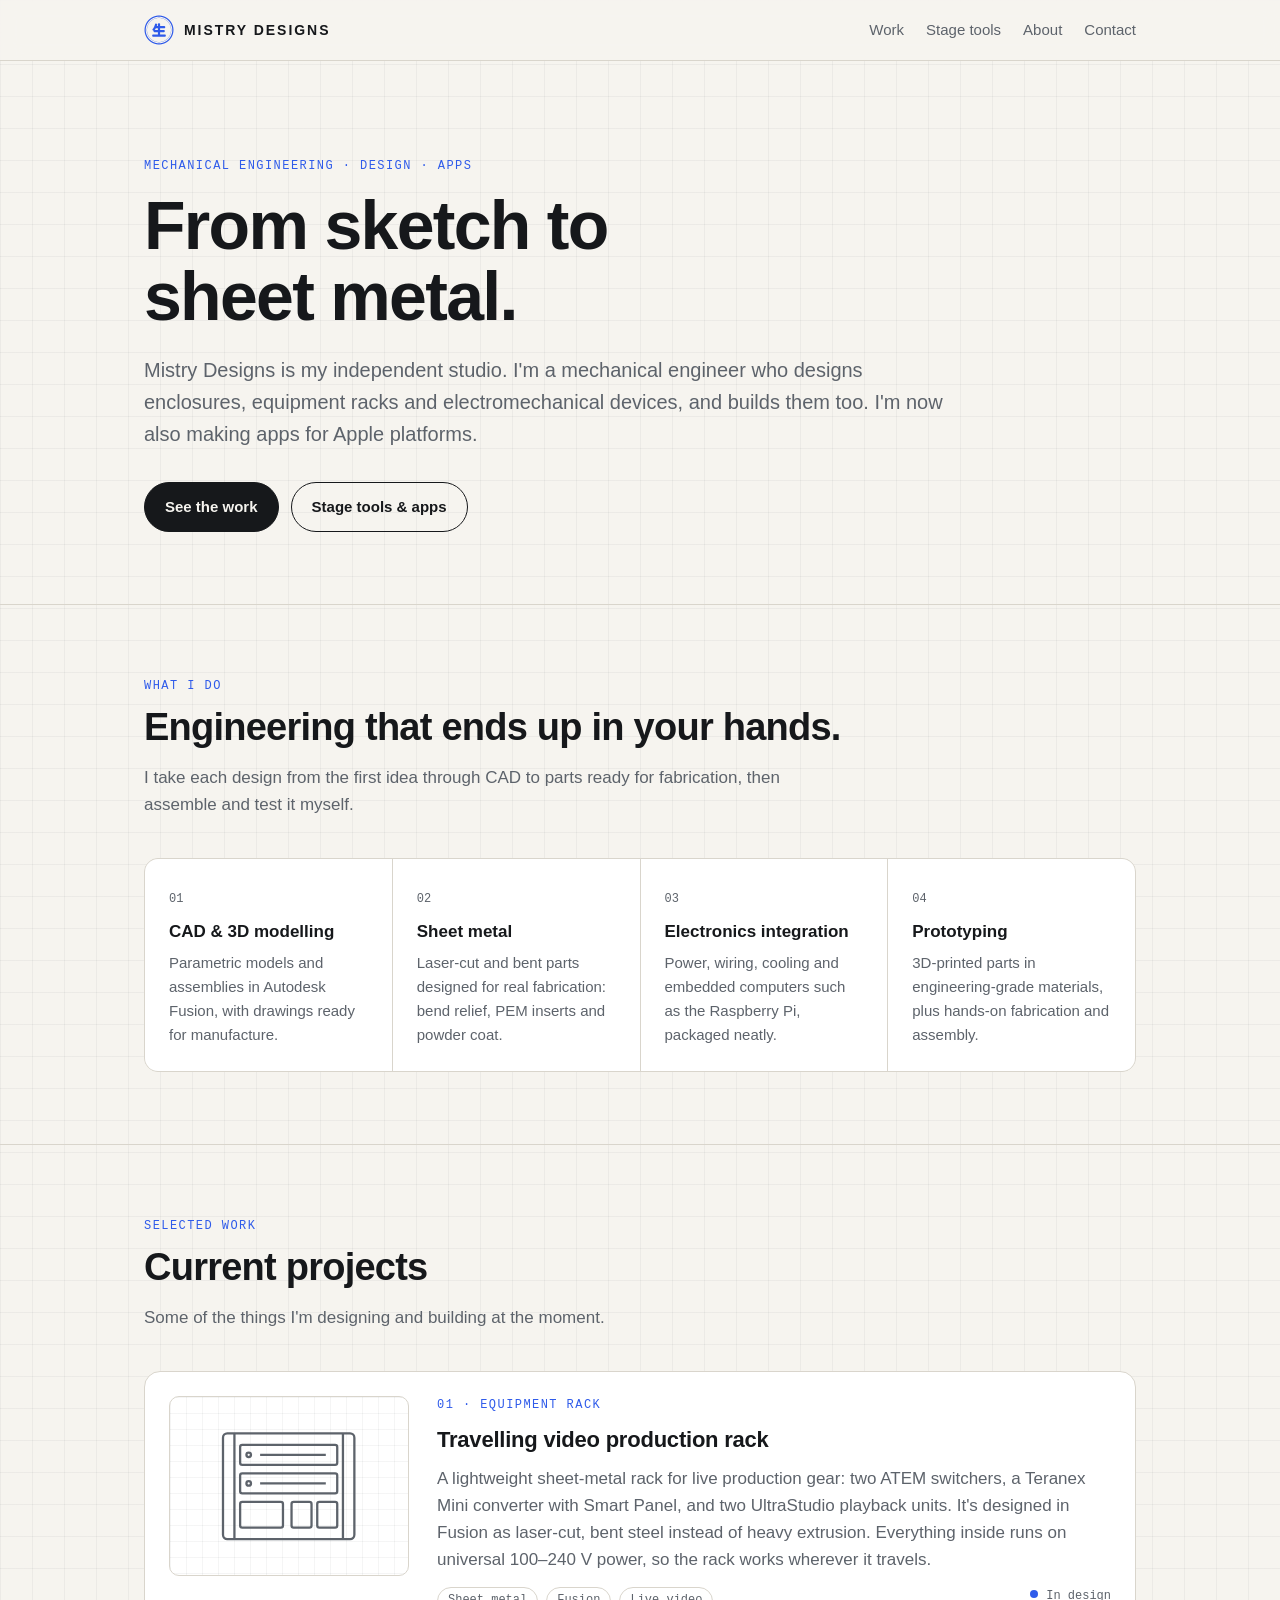
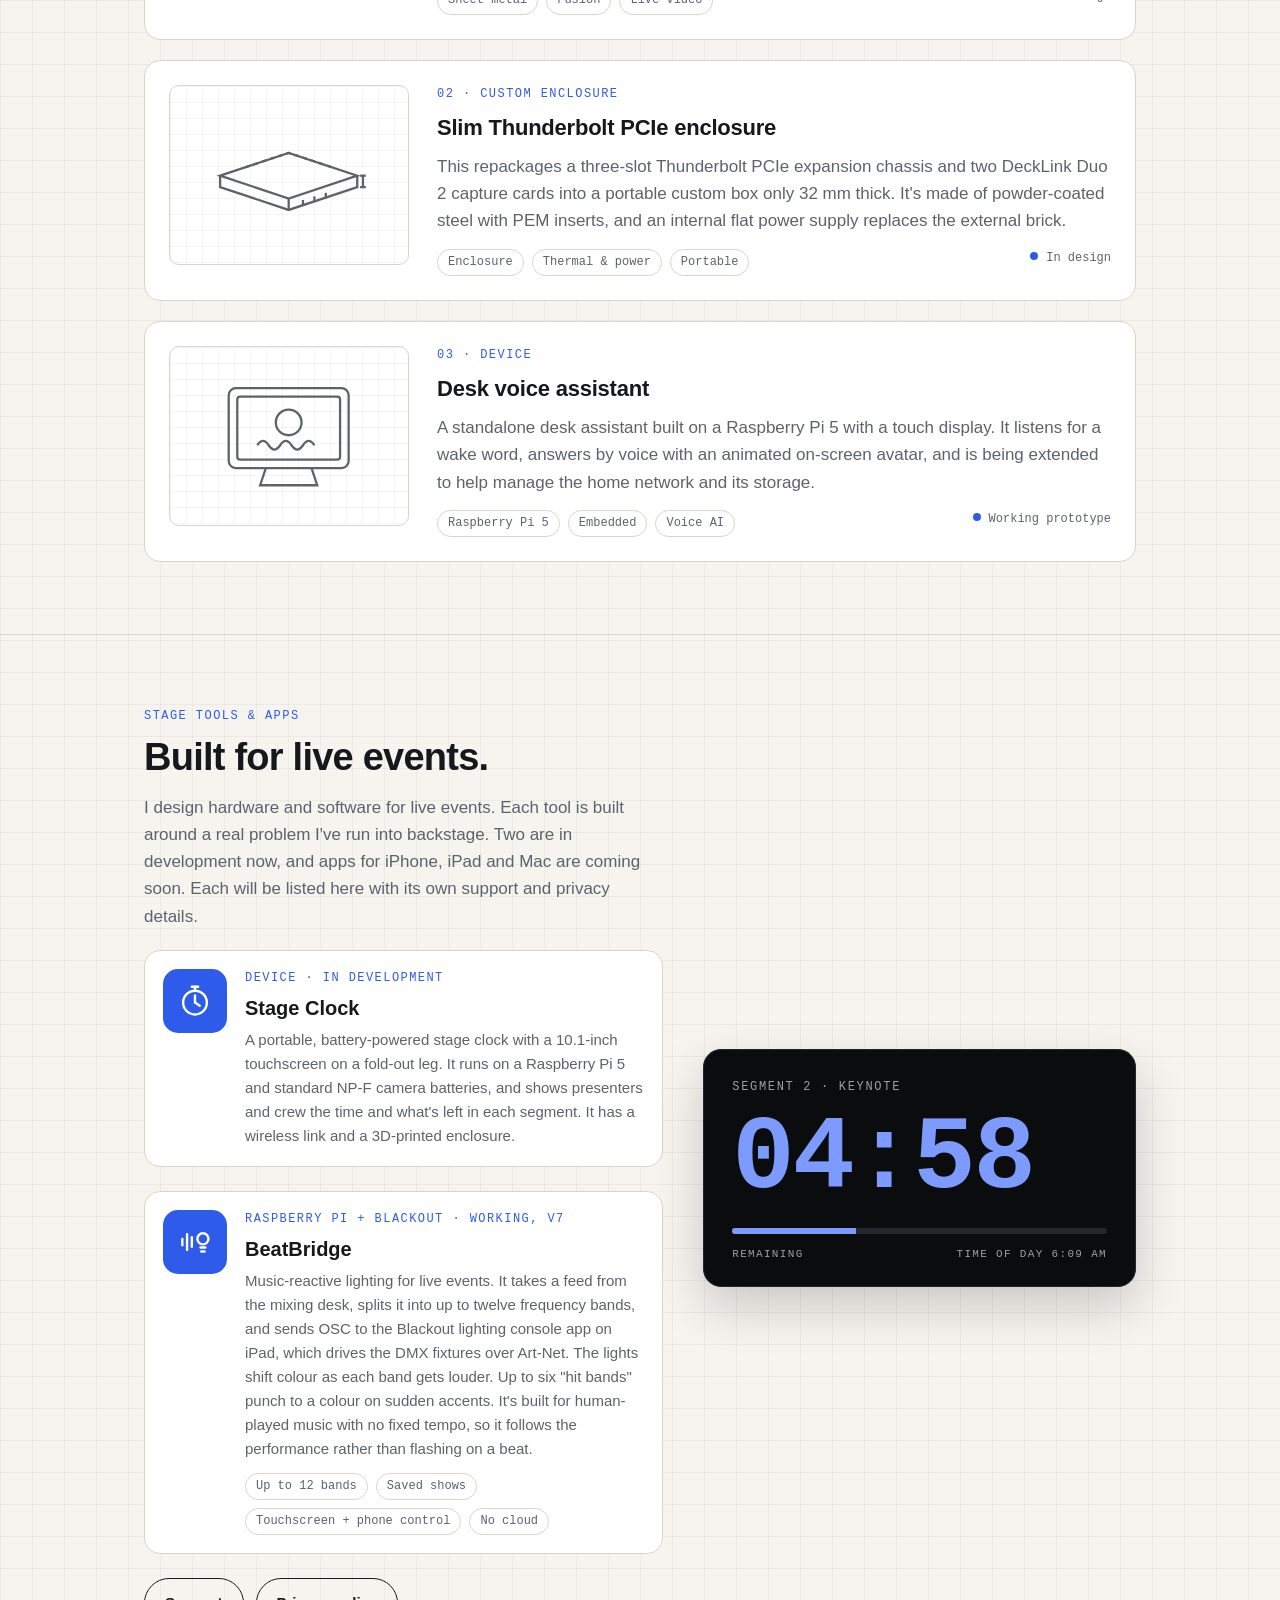
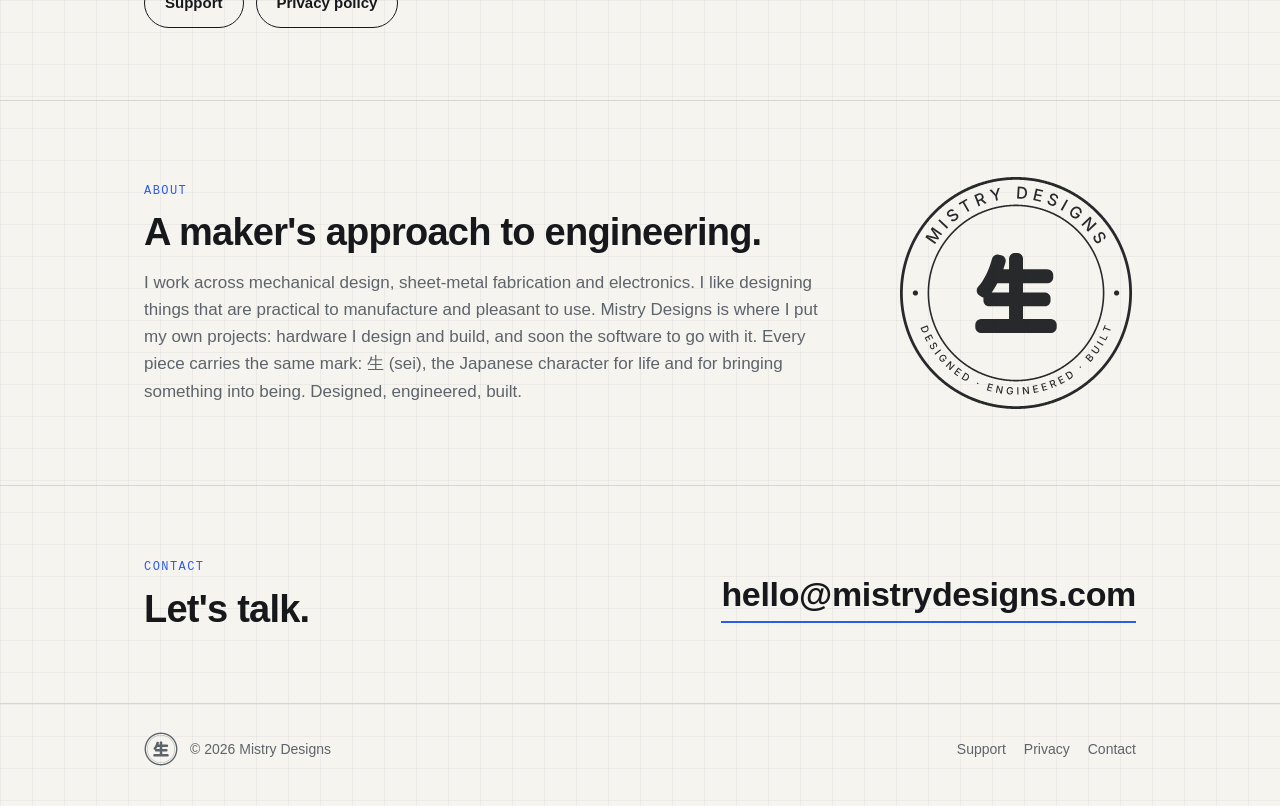
==== commit cf35c20c: "Switch branding to the 生 (sei) badge - Header mark, footer badge and favicon use the 生 toolpath badg" ====
--- a/index.html
+++ b/index.html
@@ -10,7 +10,7 @@
 </head>
 <body>
 <header class="site"><div class="wrap">
-  <a class="brand" href="index.html"><svg viewBox="0 14 134 82" aria-hidden="true"><path fill="currentColor" d="M46.57 31.89 L46.92 31.47 L47.27 31.08 L47.62 30.71 L47.98 30.38 L48.33 30.08 L48.69 29.80 L49.04 29.56 L49.38 29.35 L49.73 29.16 L50.06 29.00 L50.39 28.86 L50.71 28.75 L51.03 28.66 L51.34 28.59 L51.64 28.54 L51.95 28.51 L52.25 28.50 L52.55 28.51 L52.86 28.54 L53.17 28.59 L53.49 28.66 L53.83 28.76 L54.17 28.89 L54.53 29.04 L54.91 29.23 L55.30 29.45 L55.70 29.72 L56.12 30.03 L56.56 30.38 L57.01 30.79 L57.47 31.25 L57.94 31.76 L58.41 32.33 L58.90 32.96 L59.38 33.65 L59.87 34.41 L60.11 34.81 L81.08 92.00 L94.92 92.00 L72.10 29.76 L71.87 29.21 L71.59 28.67 L70.98 27.65 L70.85 27.45 L70.23 26.49 L70.09 26.28 L69.45 25.38 L69.30 25.17 L68.65 24.32 L68.48 24.10 L67.82 23.32 L67.63 23.10 L66.96 22.37 L66.75 22.15 L66.08 21.47 L65.85 21.26 L65.16 20.64 L64.91 20.42 L64.22 19.86 L63.95 19.65 L63.25 19.13 L62.96 18.93 L62.26 18.47 L61.95 18.28 L61.24 17.87 L60.91 17.70 L60.19 17.34 L59.84 17.17 L59.13 16.87 L58.76 16.72 L58.04 16.46 L57.66 16.34 L56.94 16.13 L56.55 16.03 L55.83 15.86 L55.43 15.79 L54.71 15.67 L54.30 15.62 L53.58 15.55 L53.17 15.53 L52.46 15.50 L52.05 15.50 L51.33 15.53 L50.93 15.55 L50.22 15.62 L49.82 15.67 L49.12 15.78 L48.73 15.85 L48.04 16.00 L47.66 16.10 L46.98 16.29 L46.62 16.41 L45.94 16.64 L45.59 16.78 L44.92 17.05 L44.59 17.20 L43.93 17.52 L43.62 17.68 L42.97 18.03 L42.68 18.21 L42.04 18.60 L41.76 18.78 L41.14 19.22 L40.88 19.41 L40.27 19.87 L40.03 20.07 L39.44 20.58 L39.21 20.78 L38.63 21.32 L38.42 21.53 L37.86 22.10 L37.66 22.31 L37.12 22.92 L36.94 23.14 L36.41 23.78 L36.24 23.99 L35.74 24.67 L35.58 24.89 L35.10 25.59 L34.96 25.81 L34.49 26.55 L45.51 33.45 L45.90 32.83 L46.23 32.35 L46.57 31.89 Z M86.92 31.47 L87.27 31.08 L87.62 30.71 L87.98 30.38 L88.33 30.08 L88.69 29.80 L89.04 29.56 L89.38 29.35 L89.73 29.16 L90.06 29.00 L90.39 28.86 L90.71 28.75 L91.03 28.66 L91.34 28.59 L91.64 28.54 L91.95 28.51 L92.25 28.50 L92.55 28.51 L92.86 28.54 L93.17 28.59 L93.49 28.66 L93.83 28.76 L94.17 28.89 L94.53 29.04 L94.91 29.23 L95.30 29.45 L95.70 29.72 L96.12 30.03 L96.56 30.38 L97.01 30.79 L97.47 31.25 L97.94 31.76 L98.41 32.33 L98.90 32.96 L99.38 33.65 L99.87 34.41 L100.11 34.81 L121.08 92.00 L134.92 92.00 L112.10 29.76 L111.87 29.21 L111.59 28.67 L110.98 27.65 L110.85 27.45 L110.23 26.49 L110.09 26.28 L109.45 25.38 L109.30 25.17 L108.65 24.32 L108.48 24.10 L107.82 23.32 L107.63 23.10 L106.96 22.37 L106.75 22.15 L106.08 21.47 L105.85 21.26 L105.16 20.64 L104.91 20.42 L104.22 19.86 L103.95 19.65 L103.25 19.13 L102.96 18.93 L102.26 18.47 L101.95 18.28 L101.24 17.87 L100.91 17.70 L100.19 17.34 L99.84 17.17 L99.13 16.87 L98.76 16.72 L98.04 16.46 L97.66 16.34 L96.94 16.13 L96.55 16.03 L95.83 15.86 L95.43 15.79 L94.71 15.67 L94.30 15.62 L93.58 15.55 L93.17 15.53 L92.46 15.50 L92.05 15.50 L91.33 15.53 L90.93 15.55 L90.22 15.62 L89.82 15.67 L89.12 15.78 L88.73 15.85 L88.04 16.00 L87.66 16.10 L86.98 16.29 L86.62 16.41 L85.94 16.64 L85.59 16.78 L84.92 17.05 L84.59 17.20 L83.93 17.52 L83.62 17.68 L82.97 18.03 L82.68 18.21 L82.04 18.60 L81.76 18.78 L81.14 19.22 L80.88 19.41 L80.27 19.87 L80.03 20.07 L79.44 20.58 L79.21 20.78 L78.63 21.32 L78.42 21.53 L77.86 22.10 L77.66 22.31 L77.12 22.92 L76.94 23.14 L76.41 23.78 L76.24 23.99 L75.74 24.67 L75.58 24.89 L75.10 25.59 L74.96 25.81 L74.49 26.55 L85.51 33.45 L85.90 32.83 L86.23 32.35 L86.57 31.89 L86.92 31.47 Z M60.55 85.52 L60.03 83.48 L59.48 81.50 L58.92 79.57 L58.34 77.71 L57.74 75.90 L57.12 74.16 L56.48 72.47 L55.83 70.84 L55.17 69.27 L54.49 67.75 L53.80 66.29 L53.09 64.89 L52.37 63.55 L51.64 62.27 L50.89 61.04 L50.14 59.87 L49.38 58.75 L48.60 57.69 L47.82 56.69 L47.03 55.74 L46.23 54.85 L45.43 54.01 L44.62 53.23 L43.80 52.50 L42.98 51.83 L42.16 51.22 L41.33 50.66 L40.50 50.15 L39.66 49.70 L38.83 49.30 L37.99 48.95 L37.16 48.66 L36.32 48.42 L35.49 48.24 L34.66 48.11 L33.83 48.03 L33.00 48.00 L32.17 48.03 L31.34 48.11 L30.51 48.24 L29.68 48.42 L28.84 48.66 L28.01 48.95 L27.17 49.30 L26.34 49.70 L25.50 50.15 L24.67 50.66 L23.84 51.22 L23.02 51.83 L22.20 52.50 L21.38 53.23 L20.57 54.01 L19.77 54.85 L18.97 55.74 L18.18 56.69 L17.40 57.69 L16.62 58.75 L15.86 59.87 L15.11 61.04 L14.36 62.27 L13.63 63.55 L12.91 64.89 L12.20 66.29 L11.51 67.75 L10.83 69.27 L10.17 70.84 L9.52 72.47 L8.88 74.16 L8.26 75.90 L7.66 77.71 L7.08 79.57 L6.52 81.50 L5.97 83.48 L5.45 85.52 L4.94 87.62 L4.46 89.78 L4.00 92.00 L62.00 92.00 L61.54 89.78 L61.06 87.62 L60.55 85.52 Z"/></svg>MISTRY DESIGNS</a>
+  <a class="brand" href="index.html"><svg viewBox="4 4 112 112" aria-hidden="true"><path fill="currentColor" fill-rule="evenodd" d="M113.99 59.01 L113.98 58.67 L113.97 58.34 L113.96 58.01 L113.95 57.68 L113.93 57.35 L113.92 57.02 L113.90 56.69 L113.88 56.36 L113.85 56.03 L113.83 55.70 L113.80 55.37 L113.77 55.04 L113.74 54.71 L113.71 54.38 L113.67 54.05 L113.63 53.72 L113.59 53.39 L113.55 53.06 L113.51 52.73 L113.46 52.40 L113.42 52.08 L113.37 51.75 L113.31 51.42 L113.26 51.09 L113.20 50.77 L113.15 50.44 L113.09 50.12 L113.03 49.79 L112.96 49.47 L112.90 49.14 L112.83 48.82 L112.76 48.49 L112.69 48.17 L112.61 47.85 L112.54 47.52 L112.46 47.20 L112.38 46.88 L112.30 46.56 L112.22 46.24 L112.13 45.92 L112.04 45.60 L111.95 45.28 L111.86 44.96 L111.77 44.64 L111.67 44.32 L111.58 44.01 L111.48 43.69 L111.38 43.38 L111.27 43.06 L111.17 42.75 L111.06 42.43 L110.95 42.12 L110.84 41.81 L110.73 41.50 L110.62 41.19 L110.50 40.88 L110.38 40.57 L110.26 40.26 L110.14 39.95 L110.02 39.64 L109.89 39.34 L109.76 39.03 L109.63 38.72 L109.50 38.42 L109.37 38.12 L109.23 37.81 L109.10 37.51 L108.96 37.21 L108.82 36.91 L108.67 36.61 L108.53 36.31 L108.38 36.02 L108.23 35.72 L108.08 35.43 L107.93 35.13 L107.78 34.84 L107.62 34.54 L107.47 34.25 L107.31 33.96 L107.15 33.67 L106.98 33.38 L106.82 33.10 L106.65 32.81 L106.49 32.52 L106.32 32.24 L106.15 31.95 L105.97 31.67 L105.80 31.39 L105.62 31.11 L105.44 30.83 L105.26 30.55 L105.08 30.28 L104.90 30.00 L104.71 29.72 L104.53 29.45 L104.34 29.18 L104.15 28.91 L103.96 28.64 L103.76 28.37 L103.57 28.10 L103.37 27.83 L103.18 27.57 L102.98 27.30 L102.77 27.04 L102.57 26.78 L102.37 26.52 L102.16 26.26 L101.95 26.00 L101.74 25.74 L101.53 25.49 L101.32 25.23 L101.10 24.98 L100.89 24.73 L100.67 24.48 L100.45 24.23 L100.23 23.98 L100.01 23.74 L99.79 23.49 L99.56 23.25 L99.34 23.01 L99.11 22.76 L98.88 22.53 L98.65 22.29 L98.42 22.05 L98.18 21.82 L97.95 21.58 L97.71 21.35 L97.47 21.12 L97.24 20.89 L96.99 20.66 L96.75 20.44 L96.51 20.21 L96.26 19.99 L96.02 19.77 L95.77 19.55 L95.52 19.33 L95.27 19.11 L95.02 18.90 L94.77 18.68 L94.51 18.47 L94.26 18.26 L94.00 18.05 L93.74 17.84 L93.48 17.63 L93.22 17.43 L92.96 17.23 L92.70 17.02 L92.43 16.82 L92.17 16.63 L91.90 16.43 L91.63 16.24 L91.36 16.04 L91.09 15.85 L90.82 15.66 L90.55 15.47 L90.28 15.29 L90.00 15.10 L89.72 14.92 L89.45 14.74 L89.17 14.56 L88.89 14.38 L88.61 14.20 L88.33 14.03 L88.05 13.85 L87.76 13.68 L87.48 13.51 L87.19 13.35 L86.90 13.18 L86.62 13.02 L86.33 12.85 L86.04 12.69 L85.75 12.53 L85.46 12.38 L85.16 12.22 L84.87 12.07 L84.57 11.92 L84.28 11.77 L83.98 11.62 L83.69 11.47 L83.39 11.33 L83.09 11.18 L82.79 11.04 L82.49 10.90 L82.19 10.77 L81.88 10.63 L81.58 10.50 L81.28 10.37 L80.97 10.24 L80.66 10.11 L80.36 9.98 L80.05 9.86 L79.74 9.74 L79.43 9.62 L79.12 9.50 L78.81 9.38 L78.50 9.27 L78.19 9.16 L77.88 9.05 L77.57 8.94 L77.25 8.83 L76.94 8.73 L76.62 8.62 L76.31 8.52 L75.99 8.42 L75.68 8.33 L75.36 8.23 L75.04 8.14 L74.72 8.05 L74.40 7.96 L74.08 7.87 L73.76 7.78 L73.44 7.70 L73.12 7.62 L72.80 7.54 L72.48 7.46 L72.15 7.39 L71.83 7.31 L71.51 7.24 L71.18 7.17 L70.86 7.10 L70.53 7.04 L70.21 6.97 L69.88 6.91 L69.56 6.85 L69.23 6.80 L68.91 6.74 L68.58 6.69 L68.25 6.63 L67.92 6.58 L67.60 6.54 L67.27 6.49 L66.94 6.45 L66.61 6.41 L66.28 6.37 L65.95 6.33 L65.62 6.29 L65.29 6.26 L64.96 6.23 L64.63 6.20 L64.30 6.17 L63.97 6.15 L63.64 6.12 L63.31 6.10 L62.98 6.08 L62.65 6.07 L62.32 6.05 L61.99 6.04 L61.66 6.03 L61.33 6.02 L60.99 6.01 L60.66 6.00 L60.33 6.00 L60.00 6.00 L59.67 6.00 L59.34 6.00 L59.01 6.01 L58.67 6.02 L58.34 6.03 L58.01 6.04 L57.68 6.05 L57.35 6.07 L57.02 6.08 L56.69 6.10 L56.36 6.12 L56.03 6.15 L55.70 6.17 L55.37 6.20 L55.04 6.23 L54.71 6.26 L54.38 6.29 L54.05 6.33 L53.72 6.37 L53.39 6.41 L53.06 6.45 L52.73 6.49 L52.40 6.54 L52.08 6.58 L51.75 6.63 L51.42 6.69 L51.09 6.74 L50.77 6.80 L50.44 6.85 L50.12 6.91 L49.79 6.97 L49.47 7.04 L49.14 7.10 L48.82 7.17 L48.49 7.24 L48.17 7.31 L47.85 7.39 L47.52 7.46 L47.20 7.54 L46.88 7.62 L46.56 7.70 L46.24 7.78 L45.92 7.87 L45.60 7.96 L45.28 8.05 L44.96 8.14 L44.64 8.23 L44.32 8.33 L44.01 8.42 L43.69 8.52 L43.38 8.62 L43.06 8.73 L42.75 8.83 L42.43 8.94 L42.12 9.05 L41.81 9.16 L41.50 9.27 L41.19 9.38 L40.88 9.50 L40.57 9.62 L40.26 9.74 L39.95 9.86 L39.64 9.98 L39.34 10.11 L39.03 10.24 L38.72 10.37 L38.42 10.50 L38.12 10.63 L37.81 10.77 L37.51 10.90 L37.21 11.04 L36.91 11.18 L36.61 11.33 L36.31 11.47 L36.02 11.62 L35.72 11.77 L35.43 11.92 L35.13 12.07 L34.84 12.22 L34.54 12.38 L34.25 12.53 L33.96 12.69 L33.67 12.85 L33.38 13.02 L33.10 13.18 L32.81 13.35 L32.52 13.51 L32.24 13.68 L31.95 13.85 L31.67 14.03 L31.39 14.20 L31.11 14.38 L30.83 14.56 L30.55 14.74 L30.28 14.92 L30.00 15.10 L29.72 15.29 L29.45 15.47 L29.18 15.66 L28.91 15.85 L28.64 16.04 L28.37 16.24 L28.10 16.43 L27.83 16.63 L27.57 16.82 L27.30 17.02 L27.04 17.23 L26.78 17.43 L26.52 17.63 L26.26 17.84 L26.00 18.05 L25.74 18.26 L25.49 18.47 L25.23 18.68 L24.98 18.90 L24.73 19.11 L24.48 19.33 L24.23 19.55 L23.98 19.77 L23.74 19.99 L23.49 20.21 L23.25 20.44 L23.01 20.66 L22.76 20.89 L22.53 21.12 L22.29 21.35 L22.05 21.58 L21.82 21.82 L21.58 22.05 L21.35 22.29 L21.12 22.53 L20.89 22.76 L20.66 23.01 L20.44 23.25 L20.21 23.49 L19.99 23.74 L19.77 23.98 L19.55 24.23 L19.33 24.48 L19.11 24.73 L18.90 24.98 L18.68 25.23 L18.47 25.49 L18.26 25.74 L18.05 26.00 L17.84 26.26 L17.63 26.52 L17.43 26.78 L17.23 27.04 L17.02 27.30 L16.82 27.57 L16.63 27.83 L16.43 28.10 L16.24 28.37 L16.04 28.64 L15.85 28.91 L15.66 29.18 L15.47 29.45 L15.29 29.72 L15.10 30.00 L14.92 30.28 L14.74 30.55 L14.56 30.83 L14.38 31.11 L14.20 31.39 L14.03 31.67 L13.85 31.95 L13.68 32.24 L13.51 32.52 L13.35 32.81 L13.18 33.10 L13.02 33.38 L12.85 33.67 L12.69 33.96 L12.53 34.25 L12.38 34.54 L12.22 34.84 L12.07 35.13 L11.92 35.43 L11.77 35.72 L11.62 36.02 L11.47 36.31 L11.33 36.61 L11.18 36.91 L11.04 37.21 L10.90 37.51 L10.77 37.81 L10.63 38.12 L10.50 38.42 L10.37 38.72 L10.24 39.03 L10.11 39.34 L9.98 39.64 L9.86 39.95 L9.74 40.26 L9.62 40.57 L9.50 40.88 L9.38 41.19 L9.27 41.50 L9.16 41.81 L9.05 42.12 L8.94 42.43 L8.83 42.75 L8.73 43.06 L8.62 43.38 L8.52 43.69 L8.42 44.01 L8.33 44.32 L8.23 44.64 L8.14 44.96 L8.05 45.28 L7.96 45.60 L7.87 45.92 L7.78 46.24 L7.70 46.56 L7.62 46.88 L7.54 47.20 L7.46 47.52 L7.39 47.85 L7.31 48.17 L7.24 48.49 L7.17 48.82 L7.10 49.14 L7.04 49.47 L6.97 49.79 L6.91 50.12 L6.85 50.44 L6.80 50.77 L6.74 51.09 L6.69 51.42 L6.63 51.75 L6.58 52.08 L6.54 52.40 L6.49 52.73 L6.45 53.06 L6.41 53.39 L6.37 53.72 L6.33 54.05 L6.29 54.38 L6.26 54.71 L6.23 55.04 L6.20 55.37 L6.17 55.70 L6.15 56.03 L6.12 56.36 L6.10 56.69 L6.08 57.02 L6.07 57.35 L6.05 57.68 L6.04 58.01 L6.03 58.34 L6.02 58.67 L6.01 59.01 L6.00 59.34 L6.00 59.67 L6.00 60.00 L6.00 60.33 L6.00 60.66 L6.01 60.99 L6.02 61.33 L6.03 61.66 L6.04 61.99 L6.05 62.32 L6.07 62.65 L6.08 62.98 L6.10 63.31 L6.12 63.64 L6.15 63.97 L6.17 64.30 L6.20 64.63 L6.23 64.96 L6.26 65.29 L6.29 65.62 L6.33 65.95 L6.37 66.28 L6.41 66.61 L6.45 66.94 L6.49 67.27 L6.54 67.60 L6.58 67.92 L6.63 68.25 L6.69 68.58 L6.74 68.91 L6.80 69.23 L6.85 69.56 L6.91 69.88 L6.97 70.21 L7.04 70.53 L7.10 70.86 L7.17 71.18 L7.24 71.51 L7.31 71.83 L7.39 72.15 L7.46 72.48 L7.54 72.80 L7.62 73.12 L7.70 73.44 L7.78 73.76 L7.87 74.08 L7.96 74.40 L8.05 74.72 L8.14 75.04 L8.23 75.36 L8.33 75.68 L8.42 75.99 L8.52 76.31 L8.62 76.62 L8.73 76.94 L8.83 77.25 L8.94 77.57 L9.05 77.88 L9.16 78.19 L9.27 78.50 L9.38 78.81 L9.50 79.12 L9.62 79.43 L9.74 79.74 L9.86 80.05 L9.98 80.36 L10.11 80.66 L10.24 80.97 L10.37 81.28 L10.50 81.58 L10.63 81.88 L10.77 82.19 L10.90 82.49 L11.04 82.79 L11.18 83.09 L11.33 83.39 L11.47 83.69 L11.62 83.98 L11.77 84.28 L11.92 84.57 L12.07 84.87 L12.22 85.16 L12.38 85.46 L12.53 85.75 L12.69 86.04 L12.85 86.33 L13.02 86.62 L13.18 86.90 L13.35 87.19 L13.51 87.48 L13.68 87.76 L13.85 88.05 L14.03 88.33 L14.20 88.61 L14.38 88.89 L14.56 89.17 L14.74 89.45 L14.92 89.72 L15.10 90.00 L15.29 90.28 L15.47 90.55 L15.66 90.82 L15.85 91.09 L16.04 91.36 L16.24 91.63 L16.43 91.90 L16.63 92.17 L16.82 92.43 L17.02 92.70 L17.23 92.96 L17.43 93.22 L17.63 93.48 L17.84 93.74 L18.05 94.00 L18.26 94.26 L18.47 94.51 L18.68 94.77 L18.90 95.02 L19.11 95.27 L19.33 95.52 L19.55 95.77 L19.77 96.02 L19.99 96.26 L20.21 96.51 L20.44 96.75 L20.66 96.99 L20.89 97.24 L21.12 97.47 L21.35 97.71 L21.58 97.95 L21.82 98.18 L22.05 98.42 L22.29 98.65 L22.53 98.88 L22.76 99.11 L23.01 99.34 L23.25 99.56 L23.49 99.79 L23.74 100.01 L23.98 100.23 L24.23 100.45 L24.48 100.67 L24.73 100.89 L24.98 101.10 L25.23 101.32 L25.49 101.53 L25.74 101.74 L26.00 101.95 L26.26 102.16 L26.52 102.37 L26.78 102.57 L27.04 102.77 L27.30 102.98 L27.57 103.18 L27.83 103.37 L28.10 103.57 L28.37 103.76 L28.64 103.96 L28.91 104.15 L29.18 104.34 L29.45 104.53 L29.72 104.71 L30.00 104.90 L30.28 105.08 L30.55 105.26 L30.83 105.44 L31.11 105.62 L31.39 105.80 L31.67 105.97 L31.95 106.15 L32.24 106.32 L32.52 106.49 L32.81 106.65 L33.10 106.82 L33.38 106.98 L33.67 107.15 L33.96 107.31 L34.25 107.47 L34.54 107.62 L34.84 107.78 L35.13 107.93 L35.43 108.08 L35.72 108.23 L36.02 108.38 L36.31 108.53 L36.61 108.67 L36.91 108.82 L37.21 108.96 L37.51 109.10 L37.81 109.23 L38.12 109.37 L38.42 109.50 L38.72 109.63 L39.03 109.76 L39.34 109.89 L39.64 110.02 L39.95 110.14 L40.26 110.26 L40.57 110.38 L40.88 110.50 L41.19 110.62 L41.50 110.73 L41.81 110.84 L42.12 110.95 L42.43 111.06 L42.75 111.17 L43.06 111.27 L43.38 111.38 L43.69 111.48 L44.01 111.58 L44.32 111.67 L44.64 111.77 L44.96 111.86 L45.28 111.95 L45.60 112.04 L45.92 112.13 L46.24 112.22 L46.56 112.30 L46.88 112.38 L47.20 112.46 L47.52 112.54 L47.85 112.61 L48.17 112.69 L48.49 112.76 L48.82 112.83 L49.14 112.90 L49.47 112.96 L49.79 113.03 L50.12 113.09 L50.44 113.15 L50.77 113.20 L51.09 113.26 L51.42 113.31 L51.75 113.37 L52.08 113.42 L52.40 113.46 L52.73 113.51 L53.06 113.55 L53.39 113.59 L53.72 113.63 L54.05 113.67 L54.38 113.71 L54.71 113.74 L55.04 113.77 L55.37 113.80 L55.70 113.83 L56.03 113.85 L56.36 113.88 L56.69 113.90 L57.02 113.92 L57.35 113.93 L57.68 113.95 L58.01 113.96 L58.34 113.97 L58.67 113.98 L59.01 113.99 L59.34 114.00 L59.67 114.00 L60.00 114.00 L60.33 114.00 L60.66 114.00 L60.99 113.99 L61.33 113.98 L61.66 113.97 L61.99 113.96 L62.32 113.95 L62.65 113.93 L62.98 113.92 L63.31 113.90 L63.64 113.88 L63.97 113.85 L64.30 113.83 L64.63 113.80 L64.96 113.77 L65.29 113.74 L65.62 113.71 L65.95 113.67 L66.28 113.63 L66.61 113.59 L66.94 113.55 L67.27 113.51 L67.60 113.46 L67.92 113.42 L68.25 113.37 L68.58 113.31 L68.91 113.26 L69.23 113.20 L69.56 113.15 L69.88 113.09 L70.21 113.03 L70.53 112.96 L70.86 112.90 L71.18 112.83 L71.51 112.76 L71.83 112.69 L72.15 112.61 L72.48 112.54 L72.80 112.46 L73.12 112.38 L73.44 112.30 L73.76 112.22 L74.08 112.13 L74.40 112.04 L74.72 111.95 L75.04 111.86 L75.36 111.77 L75.68 111.67 L75.99 111.58 L76.31 111.48 L76.62 111.38 L76.94 111.27 L77.25 111.17 L77.57 111.06 L77.88 110.95 L78.19 110.84 L78.50 110.73 L78.81 110.62 L79.12 110.50 L79.43 110.38 L79.74 110.26 L80.05 110.14 L80.36 110.02 L80.66 109.89 L80.97 109.76 L81.28 109.63 L81.58 109.50 L81.88 109.37 L82.19 109.23 L82.49 109.10 L82.79 108.96 L83.09 108.82 L83.39 108.67 L83.69 108.53 L83.98 108.38 L84.28 108.23 L84.57 108.08 L84.87 107.93 L85.16 107.78 L85.46 107.62 L85.75 107.47 L86.04 107.31 L86.33 107.15 L86.62 106.98 L86.90 106.82 L87.19 106.65 L87.48 106.49 L87.76 106.32 L88.05 106.15 L88.33 105.97 L88.61 105.80 L88.89 105.62 L89.17 105.44 L89.45 105.26 L89.72 105.08 L90.00 104.90 L90.28 104.71 L90.55 104.53 L90.82 104.34 L91.09 104.15 L91.36 103.96 L91.63 103.76 L91.90 103.57 L92.17 103.37 L92.43 103.18 L92.70 102.98 L92.96 102.77 L93.22 102.57 L93.48 102.37 L93.74 102.16 L94.00 101.95 L94.26 101.74 L94.51 101.53 L94.77 101.32 L95.02 101.10 L95.27 100.89 L95.52 100.67 L95.77 100.45 L96.02 100.23 L96.26 100.01 L96.51 99.79 L96.75 99.56 L96.99 99.34 L97.24 99.11 L97.47 98.88 L97.71 98.65 L97.95 98.42 L98.18 98.18 L98.42 97.95 L98.65 97.71 L98.88 97.47 L99.11 97.24 L99.34 96.99 L99.56 96.75 L99.79 96.51 L100.01 96.26 L100.23 96.02 L100.45 95.77 L100.67 95.52 L100.89 95.27 L101.10 95.02 L101.32 94.77 L101.53 94.51 L101.74 94.26 L101.95 94.00 L102.16 93.74 L102.37 93.48 L102.57 93.22 L102.77 92.96 L102.98 92.70 L103.18 92.43 L103.37 92.17 L103.57 91.90 L103.76 91.63 L103.96 91.36 L104.15 91.09 L104.34 90.82 L104.53 90.55 L104.71 90.28 L104.90 90.00 L105.08 89.72 L105.26 89.45 L105.44 89.17 L105.62 88.89 L105.80 88.61 L105.97 88.33 L106.15 88.05 L106.32 87.76 L106.49 87.48 L106.65 87.19 L106.82 86.90 L106.98 86.62 L107.15 86.33 L107.31 86.04 L107.47 85.75 L107.62 85.46 L107.78 85.16 L107.93 84.87 L108.08 84.57 L108.23 84.28 L108.38 83.98 L108.53 83.69 L108.67 83.39 L108.82 83.09 L108.96 82.79 L109.10 82.49 L109.23 82.19 L109.37 81.88 L109.50 81.58 L109.63 81.28 L109.76 80.97 L109.89 80.66 L110.02 80.36 L110.14 80.05 L110.26 79.74 L110.38 79.43 L110.50 79.12 L110.62 78.81 L110.73 78.50 L110.84 78.19 L110.95 77.88 L111.06 77.57 L111.17 77.25 L111.27 76.94 L111.38 76.62 L111.48 76.31 L111.58 75.99 L111.67 75.68 L111.77 75.36 L111.86 75.04 L111.95 74.72 L112.04 74.40 L112.13 74.08 L112.22 73.76 L112.30 73.44 L112.38 73.12 L112.46 72.80 L112.54 72.48 L112.61 72.15 L112.69 71.83 L112.76 71.51 L112.83 71.18 L112.90 70.86 L112.96 70.53 L113.03 70.21 L113.09 69.88 L113.15 69.56 L113.20 69.23 L113.26 68.91 L113.31 68.58 L113.37 68.25 L113.42 67.92 L113.46 67.60 L113.51 67.27 L113.55 66.94 L113.59 66.61 L113.63 66.28 L113.67 65.95 L113.71 65.62 L113.74 65.29 L113.77 64.96 L113.80 64.63 L113.83 64.30 L113.85 63.97 L113.88 63.64 L113.90 63.31 L113.92 62.98 L113.93 62.65 L113.95 62.32 L113.96 61.99 L113.97 61.66 L113.98 61.33 L113.99 60.99 L114.00 60.66 L114.00 60.33 L114.00 60.00 L114.00 59.67 L114.00 59.34 L113.99 59.01 Z M109.49 60.91 L109.49 61.21 L109.48 61.52 L109.47 61.82 L109.45 62.13 L109.44 62.43 L109.42 62.73 L109.41 63.04 L109.39 63.34 L109.37 63.64 L109.34 63.94 L109.32 64.25 L109.29 64.55 L109.26 64.85 L109.23 65.15 L109.20 65.46 L109.16 65.76 L109.13 66.06 L109.09 66.36 L109.05 66.66 L109.01 66.96 L108.96 67.26 L108.92 67.56 L108.87 67.86 L108.82 68.16 L108.77 68.46 L108.72 68.76 L108.66 69.06 L108.61 69.36 L108.55 69.66 L108.49 69.95 L108.43 70.25 L108.36 70.55 L108.30 70.85 L108.23 71.14 L108.16 71.44 L108.09 71.73 L108.02 72.03 L107.94 72.32 L107.87 72.62 L107.79 72.91 L107.71 73.20 L107.63 73.49 L107.54 73.79 L107.46 74.08 L107.37 74.37 L107.28 74.66 L107.19 74.95 L107.10 75.24 L107.00 75.53 L106.91 75.82 L106.81 76.10 L106.71 76.39 L106.61 76.68 L106.50 76.96 L106.40 77.25 L106.29 77.53 L106.18 77.81 L106.07 78.10 L105.96 78.38 L105.85 78.66 L105.73 78.94 L105.61 79.22 L105.50 79.50 L105.38 79.78 L105.25 80.06 L105.13 80.34 L105.00 80.61 L104.88 80.89 L104.75 81.16 L104.62 81.44 L104.48 81.71 L104.35 81.98 L104.21 82.26 L104.08 82.53 L103.94 82.80 L103.80 83.07 L103.66 83.33 L103.51 83.60 L103.37 83.87 L103.22 84.13 L103.07 84.40 L102.92 84.66 L102.77 84.93 L102.61 85.19 L102.46 85.45 L102.30 85.71 L102.14 85.97 L101.98 86.23 L101.82 86.48 L101.66 86.74 L101.49 86.99 L101.33 87.25 L101.16 87.50 L100.99 87.75 L100.82 88.00 L100.64 88.25 L100.47 88.50 L100.29 88.75 L100.12 89.00 L99.94 89.24 L99.76 89.49 L99.58 89.73 L99.39 89.97 L99.21 90.21 L99.02 90.45 L98.84 90.69 L98.65 90.93 L98.46 91.17 L98.26 91.40 L98.07 91.64 L97.88 91.87 L97.68 92.10 L97.48 92.33 L97.28 92.56 L97.08 92.79 L96.88 93.02 L96.68 93.24 L96.47 93.47 L96.27 93.69 L96.06 93.91 L95.85 94.13 L95.64 94.35 L95.43 94.57 L95.22 94.79 L95.00 95.00 L94.79 95.22 L94.57 95.43 L94.35 95.64 L94.13 95.85 L93.91 96.06 L93.69 96.27 L93.47 96.47 L93.24 96.68 L93.02 96.88 L92.79 97.08 L92.56 97.28 L92.33 97.48 L92.10 97.68 L91.87 97.88 L91.64 98.07 L91.40 98.26 L91.17 98.46 L90.93 98.65 L90.69 98.84 L90.45 99.02 L90.21 99.21 L89.97 99.39 L89.73 99.58 L89.49 99.76 L89.24 99.94 L89.00 100.12 L88.75 100.29 L88.50 100.47 L88.25 100.64 L88.00 100.82 L87.75 100.99 L87.50 101.16 L87.25 101.33 L86.99 101.49 L86.74 101.66 L86.48 101.82 L86.23 101.98 L85.97 102.14 L85.71 102.30 L85.45 102.46 L85.19 102.61 L84.93 102.77 L84.66 102.92 L84.40 103.07 L84.13 103.22 L83.87 103.37 L83.60 103.51 L83.33 103.66 L83.07 103.80 L82.80 103.94 L82.53 104.08 L82.26 104.21 L81.98 104.35 L81.71 104.48 L81.44 104.62 L81.16 104.75 L80.89 104.88 L80.61 105.00 L80.34 105.13 L80.06 105.25 L79.78 105.38 L79.50 105.50 L79.22 105.61 L78.94 105.73 L78.66 105.85 L78.38 105.96 L78.10 106.07 L77.81 106.18 L77.53 106.29 L77.25 106.40 L76.96 106.50 L76.68 106.61 L76.39 106.71 L76.10 106.81 L75.82 106.91 L75.53 107.00 L75.24 107.10 L74.95 107.19 L74.66 107.28 L74.37 107.37 L74.08 107.46 L73.79 107.54 L73.49 107.63 L73.20 107.71 L72.91 107.79 L72.62 107.87 L72.32 107.94 L72.03 108.02 L71.73 108.09 L71.44 108.16 L71.14 108.23 L70.85 108.30 L70.55 108.36 L70.25 108.43 L69.95 108.49 L69.66 108.55 L69.36 108.61 L69.06 108.66 L68.76 108.72 L68.46 108.77 L68.16 108.82 L67.86 108.87 L67.56 108.92 L67.26 108.96 L66.96 109.01 L66.66 109.05 L66.36 109.09 L66.06 109.13 L65.76 109.16 L65.46 109.20 L65.15 109.23 L64.85 109.26 L64.55 109.29 L64.25 109.32 L63.94 109.34 L63.64 109.37 L63.34 109.39 L63.04 109.41 L62.73 109.42 L62.43 109.44 L62.13 109.45 L61.82 109.47 L61.52 109.48 L61.21 109.49 L60.91 109.49 L60.61 109.50 L60.30 109.50 L60.00 109.50 L59.70 109.50 L59.39 109.50 L59.09 109.49 L58.79 109.49 L58.48 109.48 L58.18 109.47 L57.87 109.45 L57.57 109.44 L57.27 109.42 L56.96 109.41 L56.66 109.39 L56.36 109.37 L56.06 109.34 L55.75 109.32 L55.45 109.29 L55.15 109.26 L54.85 109.23 L54.54 109.20 L54.24 109.16 L53.94 109.13 L53.64 109.09 L53.34 109.05 L53.04 109.01 L52.74 108.96 L52.44 108.92 L52.14 108.87 L51.84 108.82 L51.54 108.77 L51.24 108.72 L50.94 108.66 L50.64 108.61 L50.34 108.55 L50.05 108.49 L49.75 108.43 L49.45 108.36 L49.15 108.30 L48.86 108.23 L48.56 108.16 L48.27 108.09 L47.97 108.02 L47.68 107.94 L47.38 107.87 L47.09 107.79 L46.80 107.71 L46.51 107.63 L46.21 107.54 L45.92 107.46 L45.63 107.37 L45.34 107.28 L45.05 107.19 L44.76 107.10 L44.47 107.00 L44.18 106.91 L43.90 106.81 L43.61 106.71 L43.32 106.61 L43.04 106.50 L42.75 106.40 L42.47 106.29 L42.19 106.18 L41.90 106.07 L41.62 105.96 L41.34 105.85 L41.06 105.73 L40.78 105.61 L40.50 105.50 L40.22 105.38 L39.94 105.25 L39.66 105.13 L39.39 105.00 L39.11 104.88 L38.84 104.75 L38.56 104.62 L38.29 104.48 L38.02 104.35 L37.74 104.21 L37.47 104.08 L37.20 103.94 L36.93 103.80 L36.67 103.66 L36.40 103.51 L36.13 103.37 L35.87 103.22 L35.60 103.07 L35.34 102.92 L35.07 102.77 L34.81 102.61 L34.55 102.46 L34.29 102.30 L34.03 102.14 L33.77 101.98 L33.52 101.82 L33.26 101.66 L33.01 101.49 L32.75 101.33 L32.50 101.16 L32.25 100.99 L32.00 100.82 L31.75 100.64 L31.50 100.47 L31.25 100.29 L31.00 100.12 L30.76 99.94 L30.51 99.76 L30.27 99.58 L30.03 99.39 L29.79 99.21 L29.55 99.02 L29.31 98.84 L29.07 98.65 L28.83 98.46 L28.60 98.26 L28.36 98.07 L28.13 97.88 L27.90 97.68 L27.67 97.48 L27.44 97.28 L27.21 97.08 L26.98 96.88 L26.76 96.68 L26.53 96.47 L26.31 96.27 L26.09 96.06 L25.87 95.85 L25.65 95.64 L25.43 95.43 L25.21 95.22 L25.00 95.00 L24.78 94.79 L24.57 94.57 L24.36 94.35 L24.15 94.13 L23.94 93.91 L23.73 93.69 L23.53 93.47 L23.32 93.24 L23.12 93.02 L22.92 92.79 L22.72 92.56 L22.52 92.33 L22.32 92.10 L22.12 91.87 L21.93 91.64 L21.74 91.40 L21.54 91.17 L21.35 90.93 L21.16 90.69 L20.98 90.45 L20.79 90.21 L20.61 89.97 L20.42 89.73 L20.24 89.49 L20.06 89.24 L19.88 89.00 L19.71 88.75 L19.53 88.50 L19.36 88.25 L19.18 88.00 L19.01 87.75 L18.84 87.50 L18.67 87.25 L18.51 86.99 L18.34 86.74 L18.18 86.48 L18.02 86.23 L17.86 85.97 L17.70 85.71 L17.54 85.45 L17.39 85.19 L17.23 84.93 L17.08 84.66 L16.93 84.40 L16.78 84.13 L16.63 83.87 L16.49 83.60 L16.34 83.33 L16.20 83.07 L16.06 82.80 L15.92 82.53 L15.79 82.26 L15.65 81.98 L15.52 81.71 L15.38 81.44 L15.25 81.16 L15.12 80.89 L15.00 80.61 L14.87 80.34 L14.75 80.06 L14.62 79.78 L14.50 79.50 L14.39 79.22 L14.27 78.94 L14.15 78.66 L14.04 78.38 L13.93 78.10 L13.82 77.81 L13.71 77.53 L13.60 77.25 L13.50 76.96 L13.39 76.68 L13.29 76.39 L13.19 76.10 L13.09 75.82 L13.00 75.53 L12.90 75.24 L12.81 74.95 L12.72 74.66 L12.63 74.37 L12.54 74.08 L12.46 73.79 L12.37 73.49 L12.29 73.20 L12.21 72.91 L12.13 72.62 L12.06 72.32 L11.98 72.03 L11.91 71.73 L11.84 71.44 L11.77 71.14 L11.70 70.85 L11.64 70.55 L11.57 70.25 L11.51 69.95 L11.45 69.66 L11.39 69.36 L11.34 69.06 L11.28 68.76 L11.23 68.46 L11.18 68.16 L11.13 67.86 L11.08 67.56 L11.04 67.26 L10.99 66.96 L10.95 66.66 L10.91 66.36 L10.87 66.06 L10.84 65.76 L10.80 65.46 L10.77 65.15 L10.74 64.85 L10.71 64.55 L10.68 64.25 L10.66 63.94 L10.63 63.64 L10.61 63.34 L10.59 63.04 L10.58 62.73 L10.56 62.43 L10.55 62.13 L10.53 61.82 L10.52 61.52 L10.51 61.21 L10.51 60.91 L10.50 60.61 L10.50 60.30 L10.50 60.00 L10.50 59.70 L10.50 59.39 L10.51 59.09 L10.51 58.79 L10.52 58.48 L10.53 58.18 L10.55 57.87 L10.56 57.57 L10.58 57.27 L10.59 56.96 L10.61 56.66 L10.63 56.36 L10.66 56.06 L10.68 55.75 L10.71 55.45 L10.74 55.15 L10.77 54.85 L10.80 54.54 L10.84 54.24 L10.87 53.94 L10.91 53.64 L10.95 53.34 L10.99 53.04 L11.04 52.74 L11.08 52.44 L11.13 52.14 L11.18 51.84 L11.23 51.54 L11.28 51.24 L11.34 50.94 L11.39 50.64 L11.45 50.34 L11.51 50.05 L11.57 49.75 L11.64 49.45 L11.70 49.15 L11.77 48.86 L11.84 48.56 L11.91 48.27 L11.98 47.97 L12.06 47.68 L12.13 47.38 L12.21 47.09 L12.29 46.80 L12.37 46.51 L12.46 46.21 L12.54 45.92 L12.63 45.63 L12.72 45.34 L12.81 45.05 L12.90 44.76 L13.00 44.47 L13.09 44.18 L13.19 43.90 L13.29 43.61 L13.39 43.32 L13.50 43.04 L13.60 42.75 L13.71 42.47 L13.82 42.19 L13.93 41.90 L14.04 41.62 L14.15 41.34 L14.27 41.06 L14.39 40.78 L14.50 40.50 L14.62 40.22 L14.75 39.94 L14.87 39.66 L15.00 39.39 L15.12 39.11 L15.25 38.84 L15.38 38.56 L15.52 38.29 L15.65 38.02 L15.79 37.74 L15.92 37.47 L16.06 37.20 L16.20 36.93 L16.34 36.67 L16.49 36.40 L16.63 36.13 L16.78 35.87 L16.93 35.60 L17.08 35.34 L17.23 35.07 L17.39 34.81 L17.54 34.55 L17.70 34.29 L17.86 34.03 L18.02 33.77 L18.18 33.52 L18.34 33.26 L18.51 33.01 L18.67 32.75 L18.84 32.50 L19.01 32.25 L19.18 32.00 L19.36 31.75 L19.53 31.50 L19.71 31.25 L19.88 31.00 L20.06 30.76 L20.24 30.51 L20.42 30.27 L20.61 30.03 L20.79 29.79 L20.98 29.55 L21.16 29.31 L21.35 29.07 L21.54 28.83 L21.74 28.60 L21.93 28.36 L22.12 28.13 L22.32 27.90 L22.52 27.67 L22.72 27.44 L22.92 27.21 L23.12 26.98 L23.32 26.76 L23.53 26.53 L23.73 26.31 L23.94 26.09 L24.15 25.87 L24.36 25.65 L24.57 25.43 L24.78 25.21 L25.00 25.00 L25.21 24.78 L25.43 24.57 L25.65 24.36 L25.87 24.15 L26.09 23.94 L26.31 23.73 L26.53 23.53 L26.76 23.32 L26.98 23.12 L27.21 22.92 L27.44 22.72 L27.67 22.52 L27.90 22.32 L28.13 22.12 L28.36 21.93 L28.60 21.74 L28.83 21.54 L29.07 21.35 L29.31 21.16 L29.55 20.98 L29.79 20.79 L30.03 20.61 L30.27 20.42 L30.51 20.24 L30.76 20.06 L31.00 19.88 L31.25 19.71 L31.50 19.53 L31.75 19.36 L32.00 19.18 L32.25 19.01 L32.50 18.84 L32.75 18.67 L33.01 18.51 L33.26 18.34 L33.52 18.18 L33.77 18.02 L34.03 17.86 L34.29 17.70 L34.55 17.54 L34.81 17.39 L35.07 17.23 L35.34 17.08 L35.60 16.93 L35.87 16.78 L36.13 16.63 L36.40 16.49 L36.67 16.34 L36.93 16.20 L37.20 16.06 L37.47 15.92 L37.74 15.79 L38.02 15.65 L38.29 15.52 L38.56 15.38 L38.84 15.25 L39.11 15.12 L39.39 15.00 L39.66 14.87 L39.94 14.75 L40.22 14.62 L40.50 14.50 L40.78 14.39 L41.06 14.27 L41.34 14.15 L41.62 14.04 L41.90 13.93 L42.19 13.82 L42.47 13.71 L42.75 13.60 L43.04 13.50 L43.32 13.39 L43.61 13.29 L43.90 13.19 L44.18 13.09 L44.47 13.00 L44.76 12.90 L45.05 12.81 L45.34 12.72 L45.63 12.63 L45.92 12.54 L46.21 12.46 L46.51 12.37 L46.80 12.29 L47.09 12.21 L47.38 12.13 L47.68 12.06 L47.97 11.98 L48.27 11.91 L48.56 11.84 L48.86 11.77 L49.15 11.70 L49.45 11.64 L49.75 11.57 L50.05 11.51 L50.34 11.45 L50.64 11.39 L50.94 11.34 L51.24 11.28 L51.54 11.23 L51.84 11.18 L52.14 11.13 L52.44 11.08 L52.74 11.04 L53.04 10.99 L53.34 10.95 L53.64 10.91 L53.94 10.87 L54.24 10.84 L54.54 10.80 L54.85 10.77 L55.15 10.74 L55.45 10.71 L55.75 10.68 L56.06 10.66 L56.36 10.63 L56.66 10.61 L56.96 10.59 L57.27 10.58 L57.57 10.56 L57.87 10.55 L58.18 10.53 L58.48 10.52 L58.79 10.51 L59.09 10.51 L59.39 10.50 L59.70 10.50 L60.00 10.50 L60.30 10.50 L60.61 10.50 L60.91 10.51 L61.21 10.51 L61.52 10.52 L61.82 10.53 L62.13 10.55 L62.43 10.56 L62.73 10.58 L63.04 10.59 L63.34 10.61 L63.64 10.63 L63.94 10.66 L64.25 10.68 L64.55 10.71 L64.85 10.74 L65.15 10.77 L65.46 10.80 L65.76 10.84 L66.06 10.87 L66.36 10.91 L66.66 10.95 L66.96 10.99 L67.26 11.04 L67.56 11.08 L67.86 11.13 L68.16 11.18 L68.46 11.23 L68.76 11.28 L69.06 11.34 L69.36 11.39 L69.66 11.45 L69.95 11.51 L70.25 11.57 L70.55 11.64 L70.85 11.70 L71.14 11.77 L71.44 11.84 L71.73 11.91 L72.03 11.98 L72.32 12.06 L72.62 12.13 L72.91 12.21 L73.20 12.29 L73.49 12.37 L73.79 12.46 L74.08 12.54 L74.37 12.63 L74.66 12.72 L74.95 12.81 L75.24 12.90 L75.53 13.00 L75.82 13.09 L76.10 13.19 L76.39 13.29 L76.68 13.39 L76.96 13.50 L77.25 13.60 L77.53 13.71 L77.81 13.82 L78.10 13.93 L78.38 14.04 L78.66 14.15 L78.94 14.27 L79.22 14.39 L79.50 14.50 L79.78 14.62 L80.06 14.75 L80.34 14.87 L80.61 15.00 L80.89 15.12 L81.16 15.25 L81.44 15.38 L81.71 15.52 L81.98 15.65 L82.26 15.79 L82.53 15.92 L82.80 16.06 L83.07 16.20 L83.33 16.34 L83.60 16.49 L83.87 16.63 L84.13 16.78 L84.40 16.93 L84.66 17.08 L84.93 17.23 L85.19 17.39 L85.45 17.54 L85.71 17.70 L85.97 17.86 L86.23 18.02 L86.48 18.18 L86.74 18.34 L86.99 18.51 L87.25 18.67 L87.50 18.84 L87.75 19.01 L88.00 19.18 L88.25 19.36 L88.50 19.53 L88.75 19.71 L89.00 19.88 L89.24 20.06 L89.49 20.24 L89.73 20.42 L89.97 20.61 L90.21 20.79 L90.45 20.98 L90.69 21.16 L90.93 21.35 L91.17 21.54 L91.40 21.74 L91.64 21.93 L91.87 22.12 L92.10 22.32 L92.33 22.52 L92.56 22.72 L92.79 22.92 L93.02 23.12 L93.24 23.32 L93.47 23.53 L93.69 23.73 L93.91 23.94 L94.13 24.15 L94.35 24.36 L94.57 24.57 L94.79 24.78 L95.00 25.00 L95.22 25.21 L95.43 25.43 L95.64 25.65 L95.85 25.87 L96.06 26.09 L96.27 26.31 L96.47 26.53 L96.68 26.76 L96.88 26.98 L97.08 27.21 L97.28 27.44 L97.48 27.67 L97.68 27.90 L97.88 28.13 L98.07 28.36 L98.26 28.60 L98.46 28.83 L98.65 29.07 L98.84 29.31 L99.02 29.55 L99.21 29.79 L99.39 30.03 L99.58 30.27 L99.76 30.51 L99.94 30.76 L100.12 31.00 L100.29 31.25 L100.47 31.50 L100.64 31.75 L100.82 32.00 L100.99 32.25 L101.16 32.50 L101.33 32.75 L101.49 33.01 L101.66 33.26 L101.82 33.52 L101.98 33.77 L102.14 34.03 L102.30 34.29 L102.46 34.55 L102.61 34.81 L102.77 35.07 L102.92 35.34 L103.07 35.60 L103.22 35.87 L103.37 36.13 L103.51 36.40 L103.66 36.67 L103.80 36.93 L103.94 37.20 L104.08 37.47 L104.21 37.74 L104.35 38.02 L104.48 38.29 L104.62 38.56 L104.75 38.84 L104.88 39.11 L105.00 39.39 L105.13 39.66 L105.25 39.94 L105.38 40.22 L105.50 40.50 L105.61 40.78 L105.73 41.06 L105.85 41.34 L105.96 41.62 L106.07 41.90 L106.18 42.19 L106.29 42.47 L106.40 42.75 L106.50 43.04 L106.61 43.32 L106.71 43.61 L106.81 43.90 L106.91 44.18 L107.00 44.47 L107.10 44.76 L107.19 45.05 L107.28 45.34 L107.37 45.63 L107.46 45.92 L107.54 46.21 L107.63 46.51 L107.71 46.80 L107.79 47.09 L107.87 47.38 L107.94 47.68 L108.02 47.97 L108.09 48.27 L108.16 48.56 L108.23 48.86 L108.30 49.15 L108.36 49.45 L108.43 49.75 L108.49 50.05 L108.55 50.34 L108.61 50.64 L108.66 50.94 L108.72 51.24 L108.77 51.54 L108.82 51.84 L108.87 52.14 L108.92 52.44 L108.96 52.74 L109.01 53.04 L109.05 53.34 L109.09 53.64 L109.13 53.94 L109.16 54.24 L109.20 54.54 L109.23 54.85 L109.26 55.15 L109.29 55.45 L109.32 55.75 L109.34 56.06 L109.37 56.36 L109.39 56.66 L109.41 56.96 L109.42 57.27 L109.44 57.57 L109.45 57.87 L109.47 58.18 L109.48 58.48 L109.49 58.79 L109.49 59.09 L109.50 59.39 L109.50 59.70 L109.50 60.00 L109.50 60.30 L109.50 60.61 L109.49 60.91 Z M105.59 58.88 L105.58 58.60 L105.57 58.32 L105.56 58.04 L105.55 57.76 L105.53 57.48 L105.51 57.20 L105.50 56.92 L105.48 56.65 L105.46 56.37 L105.43 56.09 L105.41 55.81 L105.38 55.53 L105.35 55.25 L105.32 54.97 L105.29 54.70 L105.26 54.42 L105.22 54.14 L105.19 53.86 L105.15 53.59 L105.11 53.31 L105.06 53.03 L105.02 52.76 L104.98 52.48 L104.93 52.20 L104.88 51.93 L104.83 51.65 L104.78 51.38 L104.72 51.10 L104.67 50.83 L104.61 50.56 L104.55 50.28 L104.49 50.01 L104.43 49.74 L104.37 49.46 L104.30 49.19 L104.23 48.92 L104.16 48.65 L104.09 48.38 L104.02 48.11 L103.95 47.84 L103.87 47.57 L103.80 47.30 L103.72 47.03 L103.64 46.76 L103.55 46.50 L103.47 46.23 L103.39 45.96 L103.30 45.70 L103.21 45.43 L103.12 45.17 L103.03 44.90 L102.93 44.64 L102.84 44.37 L102.74 44.11 L102.64 43.85 L102.54 43.59 L102.44 43.33 L102.34 43.07 L102.24 42.81 L102.13 42.55 L102.02 42.29 L101.91 42.03 L101.80 41.78 L101.69 41.52 L101.57 41.27 L101.46 41.01 L101.34 40.76 L101.22 40.50 L101.10 40.25 L100.98 40.00 L100.86 39.75 L100.73 39.50 L100.60 39.25 L100.48 39.00 L100.35 38.75 L100.22 38.50 L100.08 38.26 L99.95 38.01 L99.81 37.77 L99.68 37.52 L99.54 37.28 L99.40 37.04 L99.26 36.80 L99.11 36.56 L98.97 36.32 L98.82 36.08 L98.67 35.84 L98.53 35.60 L98.37 35.37 L98.22 35.13 L98.07 34.90 L97.92 34.67 L97.76 34.43 L97.60 34.20 L97.44 33.97 L97.28 33.74 L97.12 33.51 L96.96 33.29 L96.79 33.06 L96.63 32.84 L96.46 32.61 L96.29 32.39 L96.12 32.17 L95.95 31.95 L95.78 31.73 L95.60 31.51 L95.43 31.29 L95.25 31.07 L95.07 30.86 L94.89 30.64 L94.71 30.43 L94.53 30.22 L94.35 30.00 L94.16 29.79 L93.97 29.58 L93.79 29.38 L93.60 29.17 L93.41 28.96 L93.22 28.76 L93.03 28.56 L92.83 28.35 L92.64 28.15 L92.44 27.95 L92.24 27.76 L92.05 27.56 L91.85 27.36 L91.65 27.17 L91.44 26.97 L91.24 26.78 L91.04 26.59 L90.83 26.40 L90.62 26.21 L90.42 26.03 L90.21 25.84 L90.00 25.65 L89.78 25.47 L89.57 25.29 L89.36 25.11 L89.14 24.93 L88.93 24.75 L88.71 24.57 L88.49 24.40 L88.27 24.22 L88.05 24.05 L87.83 23.88 L87.61 23.71 L87.39 23.54 L87.16 23.37 L86.94 23.21 L86.71 23.04 L86.49 22.88 L86.26 22.72 L86.03 22.56 L85.80 22.40 L85.57 22.24 L85.33 22.08 L85.10 21.93 L84.87 21.78 L84.63 21.63 L84.40 21.47 L84.16 21.33 L83.92 21.18 L83.68 21.03 L83.44 20.89 L83.20 20.74 L82.96 20.60 L82.72 20.46 L82.48 20.32 L82.23 20.19 L81.99 20.05 L81.74 19.92 L81.50 19.78 L81.25 19.65 L81.00 19.52 L80.75 19.40 L80.50 19.27 L80.25 19.14 L80.00 19.02 L79.75 18.90 L79.50 18.78 L79.24 18.66 L78.99 18.54 L78.73 18.43 L78.48 18.31 L78.22 18.20 L77.97 18.09 L77.71 17.98 L77.45 17.87 L77.19 17.76 L76.93 17.66 L76.67 17.56 L76.41 17.46 L76.15 17.36 L75.89 17.26 L75.63 17.16 L75.36 17.07 L75.10 16.97 L74.83 16.88 L74.57 16.79 L74.30 16.70 L74.04 16.61 L73.77 16.53 L73.50 16.45 L73.24 16.36 L72.97 16.28 L72.70 16.20 L72.43 16.13 L72.16 16.05 L71.89 15.98 L71.62 15.91 L71.35 15.84 L71.08 15.77 L70.81 15.70 L70.54 15.63 L70.26 15.57 L69.99 15.51 L69.72 15.45 L69.44 15.39 L69.17 15.33 L68.90 15.28 L68.62 15.22 L68.35 15.17 L68.07 15.12 L67.80 15.07 L67.52 15.02 L67.24 14.98 L66.97 14.94 L66.69 14.89 L66.41 14.85 L66.14 14.81 L65.86 14.78 L65.58 14.74 L65.30 14.71 L65.03 14.68 L64.75 14.65 L64.47 14.62 L64.19 14.59 L63.91 14.57 L63.63 14.54 L63.35 14.52 L63.08 14.50 L62.80 14.49 L62.52 14.47 L62.24 14.45 L61.96 14.44 L61.68 14.43 L61.40 14.42 L61.12 14.41 L60.84 14.41 L60.56 14.40 L60.28 14.40 L60.00 14.40 L59.72 14.40 L59.44 14.40 L59.16 14.41 L58.88 14.41 L58.60 14.42 L58.32 14.43 L58.04 14.44 L57.76 14.45 L57.48 14.47 L57.20 14.49 L56.92 14.50 L56.65 14.52 L56.37 14.54 L56.09 14.57 L55.81 14.59 L55.53 14.62 L55.25 14.65 L54.97 14.68 L54.70 14.71 L54.42 14.74 L54.14 14.78 L53.86 14.81 L53.59 14.85 L53.31 14.89 L53.03 14.94 L52.76 14.98 L52.48 15.02 L52.20 15.07 L51.93 15.12 L51.65 15.17 L51.38 15.22 L51.10 15.28 L50.83 15.33 L50.56 15.39 L50.28 15.45 L50.01 15.51 L49.74 15.57 L49.46 15.63 L49.19 15.70 L48.92 15.77 L48.65 15.84 L48.38 15.91 L48.11 15.98 L47.84 16.05 L47.57 16.13 L47.30 16.20 L47.03 16.28 L46.76 16.36 L46.50 16.45 L46.23 16.53 L45.96 16.61 L45.70 16.70 L45.43 16.79 L45.17 16.88 L44.90 16.97 L44.64 17.07 L44.37 17.16 L44.11 17.26 L43.85 17.36 L43.59 17.46 L43.33 17.56 L43.07 17.66 L42.81 17.76 L42.55 17.87 L42.29 17.98 L42.03 18.09 L41.78 18.20 L41.52 18.31 L41.27 18.43 L41.01 18.54 L40.76 18.66 L40.50 18.78 L40.25 18.90 L40.00 19.02 L39.75 19.14 L39.50 19.27 L39.25 19.40 L39.00 19.52 L38.75 19.65 L38.50 19.78 L38.26 19.92 L38.01 20.05 L37.77 20.19 L37.52 20.32 L37.28 20.46 L37.04 20.60 L36.80 20.74 L36.56 20.89 L36.32 21.03 L36.08 21.18 L35.84 21.33 L35.60 21.47 L35.37 21.63 L35.13 21.78 L34.90 21.93 L34.67 22.08 L34.43 22.24 L34.20 22.40 L33.97 22.56 L33.74 22.72 L33.51 22.88 L33.29 23.04 L33.06 23.21 L32.84 23.37 L32.61 23.54 L32.39 23.71 L32.17 23.88 L31.95 24.05 L31.73 24.22 L31.51 24.40 L31.29 24.57 L31.07 24.75 L30.86 24.93 L30.64 25.11 L30.43 25.29 L30.22 25.47 L30.00 25.65 L29.79 25.84 L29.58 26.03 L29.38 26.21 L29.17 26.40 L28.96 26.59 L28.76 26.78 L28.56 26.97 L28.35 27.17 L28.15 27.36 L27.95 27.56 L27.76 27.76 L27.56 27.95 L27.36 28.15 L27.17 28.35 L26.97 28.56 L26.78 28.76 L26.59 28.96 L26.40 29.17 L26.21 29.38 L26.03 29.58 L25.84 29.79 L25.65 30.00 L25.47 30.22 L25.29 30.43 L25.11 30.64 L24.93 30.86 L24.75 31.07 L24.57 31.29 L24.40 31.51 L24.22 31.73 L24.05 31.95 L23.88 32.17 L23.71 32.39 L23.54 32.61 L23.37 32.84 L23.21 33.06 L23.04 33.29 L22.88 33.51 L22.72 33.74 L22.56 33.97 L22.40 34.20 L22.24 34.43 L22.08 34.67 L21.93 34.90 L21.78 35.13 L21.63 35.37 L21.47 35.60 L21.33 35.84 L21.18 36.08 L21.03 36.32 L20.89 36.56 L20.74 36.80 L20.60 37.04 L20.46 37.28 L20.32 37.52 L20.19 37.77 L20.05 38.01 L19.92 38.26 L19.78 38.50 L19.65 38.75 L19.52 39.00 L19.40 39.25 L19.27 39.50 L19.14 39.75 L19.02 40.00 L18.90 40.25 L18.78 40.50 L18.66 40.76 L18.54 41.01 L18.43 41.27 L18.31 41.52 L18.20 41.78 L18.09 42.03 L17.98 42.29 L17.87 42.55 L17.76 42.81 L17.66 43.07 L17.56 43.33 L17.46 43.59 L17.36 43.85 L17.26 44.11 L17.16 44.37 L17.07 44.64 L16.97 44.90 L16.88 45.17 L16.79 45.43 L16.70 45.70 L16.61 45.96 L16.53 46.23 L16.45 46.50 L16.36 46.76 L16.28 47.03 L16.20 47.30 L16.13 47.57 L16.05 47.84 L15.98 48.11 L15.91 48.38 L15.84 48.65 L15.77 48.92 L15.70 49.19 L15.63 49.46 L15.57 49.74 L15.51 50.01 L15.45 50.28 L15.39 50.56 L15.33 50.83 L15.28 51.10 L15.22 51.38 L15.17 51.65 L15.12 51.93 L15.07 52.20 L15.02 52.48 L14.98 52.76 L14.94 53.03 L14.89 53.31 L14.85 53.59 L14.81 53.86 L14.78 54.14 L14.74 54.42 L14.71 54.70 L14.68 54.97 L14.65 55.25 L14.62 55.53 L14.59 55.81 L14.57 56.09 L14.54 56.37 L14.52 56.65 L14.50 56.92 L14.49 57.20 L14.47 57.48 L14.45 57.76 L14.44 58.04 L14.43 58.32 L14.42 58.60 L14.41 58.88 L14.41 59.16 L14.40 59.44 L14.40 59.72 L14.40 60.00 L14.40 60.28 L14.40 60.56 L14.41 60.84 L14.41 61.12 L14.42 61.40 L14.43 61.68 L14.44 61.96 L14.45 62.24 L14.47 62.52 L14.49 62.80 L14.50 63.08 L14.52 63.35 L14.54 63.63 L14.57 63.91 L14.59 64.19 L14.62 64.47 L14.65 64.75 L14.68 65.03 L14.71 65.30 L14.74 65.58 L14.78 65.86 L14.81 66.14 L14.85 66.41 L14.89 66.69 L14.94 66.97 L14.98 67.24 L15.02 67.52 L15.07 67.80 L15.12 68.07 L15.17 68.35 L15.22 68.62 L15.28 68.90 L15.33 69.17 L15.39 69.44 L15.45 69.72 L15.51 69.99 L15.57 70.26 L15.63 70.54 L15.70 70.81 L15.77 71.08 L15.84 71.35 L15.91 71.62 L15.98 71.89 L16.05 72.16 L16.13 72.43 L16.20 72.70 L16.28 72.97 L16.36 73.24 L16.45 73.50 L16.53 73.77 L16.61 74.04 L16.70 74.30 L16.79 74.57 L16.88 74.83 L16.97 75.10 L17.07 75.36 L17.16 75.63 L17.26 75.89 L17.36 76.15 L17.46 76.41 L17.56 76.67 L17.66 76.93 L17.76 77.19 L17.87 77.45 L17.98 77.71 L18.09 77.97 L18.20 78.22 L18.31 78.48 L18.43 78.73 L18.54 78.99 L18.66 79.24 L18.78 79.50 L18.90 79.75 L19.02 80.00 L19.14 80.25 L19.27 80.50 L19.40 80.75 L19.52 81.00 L19.65 81.25 L19.78 81.50 L19.92 81.74 L20.05 81.99 L20.19 82.23 L20.32 82.48 L20.46 82.72 L20.60 82.96 L20.74 83.20 L20.89 83.44 L21.03 83.68 L21.18 83.92 L21.33 84.16 L21.47 84.40 L21.63 84.63 L21.78 84.87 L21.93 85.10 L22.08 85.33 L22.24 85.57 L22.40 85.80 L22.56 86.03 L22.72 86.26 L22.88 86.49 L23.04 86.71 L23.21 86.94 L23.37 87.16 L23.54 87.39 L23.71 87.61 L23.88 87.83 L24.05 88.05 L24.22 88.27 L24.40 88.49 L24.57 88.71 L24.75 88.93 L24.93 89.14 L25.11 89.36 L25.29 89.57 L25.47 89.78 L25.65 90.00 L25.84 90.21 L26.03 90.42 L26.21 90.62 L26.40 90.83 L26.59 91.04 L26.78 91.24 L26.97 91.44 L27.17 91.65 L27.36 91.85 L27.56 92.05 L27.76 92.24 L27.95 92.44 L28.15 92.64 L28.35 92.83 L28.56 93.03 L28.76 93.22 L28.96 93.41 L29.17 93.60 L29.38 93.79 L29.58 93.97 L29.79 94.16 L30.00 94.35 L30.22 94.53 L30.43 94.71 L30.64 94.89 L30.86 95.07 L31.07 95.25 L31.29 95.43 L31.51 95.60 L31.73 95.78 L31.95 95.95 L32.17 96.12 L32.39 96.29 L32.61 96.46 L32.84 96.63 L33.06 96.79 L33.29 96.96 L33.51 97.12 L33.74 97.28 L33.97 97.44 L34.20 97.60 L34.43 97.76 L34.67 97.92 L34.90 98.07 L35.13 98.22 L35.37 98.37 L35.60 98.53 L35.84 98.67 L36.08 98.82 L36.32 98.97 L36.56 99.11 L36.80 99.26 L37.04 99.40 L37.28 99.54 L37.52 99.68 L37.77 99.81 L38.01 99.95 L38.26 100.08 L38.50 100.22 L38.75 100.35 L39.00 100.48 L39.25 100.60 L39.50 100.73 L39.75 100.86 L40.00 100.98 L40.25 101.10 L40.50 101.22 L40.76 101.34 L41.01 101.46 L41.27 101.57 L41.52 101.69 L41.78 101.80 L42.03 101.91 L42.29 102.02 L42.55 102.13 L42.81 102.24 L43.07 102.34 L43.33 102.44 L43.59 102.54 L43.85 102.64 L44.11 102.74 L44.37 102.84 L44.64 102.93 L44.90 103.03 L45.17 103.12 L45.43 103.21 L45.70 103.30 L45.96 103.39 L46.23 103.47 L46.50 103.55 L46.76 103.64 L47.03 103.72 L47.30 103.80 L47.57 103.87 L47.84 103.95 L48.11 104.02 L48.38 104.09 L48.65 104.16 L48.92 104.23 L49.19 104.30 L49.46 104.37 L49.74 104.43 L50.01 104.49 L50.28 104.55 L50.56 104.61 L50.83 104.67 L51.10 104.72 L51.38 104.78 L51.65 104.83 L51.93 104.88 L52.20 104.93 L52.48 104.98 L52.76 105.02 L53.03 105.06 L53.31 105.11 L53.59 105.15 L53.86 105.19 L54.14 105.22 L54.42 105.26 L54.70 105.29 L54.97 105.32 L55.25 105.35 L55.53 105.38 L55.81 105.41 L56.09 105.43 L56.37 105.46 L56.65 105.48 L56.92 105.50 L57.20 105.51 L57.48 105.53 L57.76 105.55 L58.04 105.56 L58.32 105.57 L58.60 105.58 L58.88 105.59 L59.16 105.59 L59.44 105.60 L59.72 105.60 L60.00 105.60 L60.28 105.60 L60.56 105.60 L60.84 105.59 L61.12 105.59 L61.40 105.58 L61.68 105.57 L61.96 105.56 L62.24 105.55 L62.52 105.53 L62.80 105.51 L63.08 105.50 L63.35 105.48 L63.63 105.46 L63.91 105.43 L64.19 105.41 L64.47 105.38 L64.75 105.35 L65.03 105.32 L65.30 105.29 L65.58 105.26 L65.86 105.22 L66.14 105.19 L66.41 105.15 L66.69 105.11 L66.97 105.06 L67.24 105.02 L67.52 104.98 L67.80 104.93 L68.07 104.88 L68.35 104.83 L68.62 104.78 L68.90 104.72 L69.17 104.67 L69.44 104.61 L69.72 104.55 L69.99 104.49 L70.26 104.43 L70.54 104.37 L70.81 104.30 L71.08 104.23 L71.35 104.16 L71.62 104.09 L71.89 104.02 L72.16 103.95 L72.43 103.87 L72.70 103.80 L72.97 103.72 L73.24 103.64 L73.50 103.55 L73.77 103.47 L74.04 103.39 L74.30 103.30 L74.57 103.21 L74.83 103.12 L75.10 103.03 L75.36 102.93 L75.63 102.84 L75.89 102.74 L76.15 102.64 L76.41 102.54 L76.67 102.44 L76.93 102.34 L77.19 102.24 L77.45 102.13 L77.71 102.02 L77.97 101.91 L78.22 101.80 L78.48 101.69 L78.73 101.57 L78.99 101.46 L79.24 101.34 L79.50 101.22 L79.75 101.10 L80.00 100.98 L80.25 100.86 L80.50 100.73 L80.75 100.60 L81.00 100.48 L81.25 100.35 L81.50 100.22 L81.74 100.08 L81.99 99.95 L82.23 99.81 L82.48 99.68 L82.72 99.54 L82.96 99.40 L83.20 99.26 L83.44 99.11 L83.68 98.97 L83.92 98.82 L84.16 98.67 L84.40 98.53 L84.63 98.37 L84.87 98.22 L85.10 98.07 L85.33 97.92 L85.57 97.76 L85.80 97.60 L86.03 97.44 L86.26 97.28 L86.49 97.12 L86.71 96.96 L86.94 96.79 L87.16 96.63 L87.39 96.46 L87.61 96.29 L87.83 96.12 L88.05 95.95 L88.27 95.78 L88.49 95.60 L88.71 95.43 L88.93 95.25 L89.14 95.07 L89.36 94.89 L89.57 94.71 L89.78 94.53 L90.00 94.35 L90.21 94.16 L90.42 93.97 L90.62 93.79 L90.83 93.60 L91.04 93.41 L91.24 93.22 L91.44 93.03 L91.65 92.83 L91.85 92.64 L92.05 92.44 L92.24 92.24 L92.44 92.05 L92.64 91.85 L92.83 91.65 L93.03 91.44 L93.22 91.24 L93.41 91.04 L93.60 90.83 L93.79 90.62 L93.97 90.42 L94.16 90.21 L94.35 90.00 L94.53 89.78 L94.71 89.57 L94.89 89.36 L95.07 89.14 L95.25 88.93 L95.43 88.71 L95.60 88.49 L95.78 88.27 L95.95 88.05 L96.12 87.83 L96.29 87.61 L96.46 87.39 L96.63 87.16 L96.79 86.94 L96.96 86.71 L97.12 86.49 L97.28 86.26 L97.44 86.03 L97.60 85.80 L97.76 85.57 L97.92 85.33 L98.07 85.10 L98.22 84.87 L98.37 84.63 L98.53 84.40 L98.67 84.16 L98.82 83.92 L98.97 83.68 L99.11 83.44 L99.26 83.20 L99.40 82.96 L99.54 82.72 L99.68 82.48 L99.81 82.23 L99.95 81.99 L100.08 81.74 L100.22 81.50 L100.35 81.25 L100.48 81.00 L100.60 80.75 L100.73 80.50 L100.86 80.25 L100.98 80.00 L101.10 79.75 L101.22 79.50 L101.34 79.24 L101.46 78.99 L101.57 78.73 L101.69 78.48 L101.80 78.22 L101.91 77.97 L102.02 77.71 L102.13 77.45 L102.24 77.19 L102.34 76.93 L102.44 76.67 L102.54 76.41 L102.64 76.15 L102.74 75.89 L102.84 75.63 L102.93 75.36 L103.03 75.10 L103.12 74.83 L103.21 74.57 L103.30 74.30 L103.39 74.04 L103.47 73.77 L103.55 73.50 L103.64 73.24 L103.72 72.97 L103.80 72.70 L103.87 72.43 L103.95 72.16 L104.02 71.89 L104.09 71.62 L104.16 71.35 L104.23 71.08 L104.30 70.81 L104.37 70.54 L104.43 70.26 L104.49 69.99 L104.55 69.72 L104.61 69.44 L104.67 69.17 L104.72 68.90 L104.78 68.62 L104.83 68.35 L104.88 68.07 L104.93 67.80 L104.98 67.52 L105.02 67.24 L105.06 66.97 L105.11 66.69 L105.15 66.41 L105.19 66.14 L105.22 65.86 L105.26 65.58 L105.29 65.30 L105.32 65.03 L105.35 64.75 L105.38 64.47 L105.41 64.19 L105.43 63.91 L105.46 63.63 L105.48 63.35 L105.50 63.08 L105.51 62.80 L105.53 62.52 L105.55 62.24 L105.56 61.96 L105.57 61.68 L105.58 61.40 L105.59 61.12 L105.59 60.84 L105.60 60.56 L105.60 60.28 L105.60 60.00 L105.60 59.72 L105.60 59.44 L105.59 59.16 L105.59 58.88 Z M104.79 61.10 L104.78 61.37 L104.77 61.65 L104.76 61.92 L104.75 62.20 L104.73 62.47 L104.72 62.75 L104.70 63.02 L104.68 63.30 L104.66 63.57 L104.63 63.84 L104.61 64.12 L104.58 64.39 L104.56 64.66 L104.53 64.94 L104.50 65.21 L104.46 65.48 L104.43 65.76 L104.39 66.03 L104.35 66.30 L104.32 66.57 L104.27 66.85 L104.23 67.12 L104.19 67.39 L104.14 67.66 L104.09 67.93 L104.04 68.20 L103.99 68.47 L103.94 68.74 L103.88 69.01 L103.83 69.28 L103.77 69.55 L103.71 69.82 L103.65 70.08 L103.59 70.35 L103.52 70.62 L103.46 70.89 L103.39 71.15 L103.32 71.42 L103.25 71.68 L103.18 71.95 L103.10 72.21 L103.03 72.48 L102.95 72.74 L102.87 73.00 L102.79 73.27 L102.71 73.53 L102.62 73.79 L102.54 74.05 L102.45 74.31 L102.36 74.57 L102.27 74.83 L102.18 75.09 L102.09 75.35 L101.99 75.61 L101.90 75.87 L101.80 76.12 L101.70 76.38 L101.60 76.64 L101.49 76.89 L101.39 77.14 L101.28 77.40 L101.18 77.65 L101.07 77.90 L100.96 78.15 L100.84 78.41 L100.73 78.66 L100.62 78.91 L100.50 79.15 L100.38 79.40 L100.26 79.65 L100.14 79.90 L100.02 80.14 L99.89 80.39 L99.77 80.63 L99.64 80.88 L99.51 81.12 L99.38 81.36 L99.25 81.60 L99.11 81.84 L98.98 82.08 L98.84 82.32 L98.71 82.56 L98.57 82.80 L98.43 83.03 L98.28 83.27 L98.14 83.50 L98.00 83.74 L97.85 83.97 L97.70 84.20 L97.55 84.43 L97.40 84.66 L97.25 84.89 L97.10 85.12 L96.94 85.34 L96.79 85.57 L96.63 85.80 L96.47 86.02 L96.31 86.24 L96.15 86.47 L95.98 86.69 L95.82 86.91 L95.65 87.13 L95.49 87.35 L95.32 87.56 L95.15 87.78 L94.98 87.99 L94.80 88.21 L94.63 88.42 L94.46 88.63 L94.28 88.84 L94.10 89.05 L93.92 89.26 L93.74 89.47 L93.56 89.68 L93.38 89.88 L93.19 90.09 L93.01 90.29 L92.82 90.49 L92.64 90.69 L92.45 90.89 L92.26 91.09 L92.06 91.29 L91.87 91.48 L91.68 91.68 L91.48 91.87 L91.29 92.06 L91.09 92.26 L90.89 92.45 L90.69 92.64 L90.49 92.82 L90.29 93.01 L90.09 93.19 L89.88 93.38 L89.68 93.56 L89.47 93.74 L89.26 93.92 L89.05 94.10 L88.84 94.28 L88.63 94.46 L88.42 94.63 L88.21 94.80 L87.99 94.98 L87.78 95.15 L87.56 95.32 L87.35 95.49 L87.13 95.65 L86.91 95.82 L86.69 95.98 L86.47 96.15 L86.24 96.31 L86.02 96.47 L85.80 96.63 L85.57 96.79 L85.34 96.94 L85.12 97.10 L84.89 97.25 L84.66 97.40 L84.43 97.55 L84.20 97.70 L83.97 97.85 L83.74 98.00 L83.50 98.14 L83.27 98.28 L83.03 98.43 L82.80 98.57 L82.56 98.71 L82.32 98.84 L82.08 98.98 L81.84 99.11 L81.60 99.25 L81.36 99.38 L81.12 99.51 L80.88 99.64 L80.63 99.77 L80.39 99.89 L80.14 100.02 L79.90 100.14 L79.65 100.26 L79.40 100.38 L79.15 100.50 L78.91 100.62 L78.66 100.73 L78.41 100.84 L78.15 100.96 L77.90 101.07 L77.65 101.18 L77.40 101.28 L77.14 101.39 L76.89 101.49 L76.64 101.60 L76.38 101.70 L76.12 101.80 L75.87 101.90 L75.61 101.99 L75.35 102.09 L75.09 102.18 L74.83 102.27 L74.57 102.36 L74.31 102.45 L74.05 102.54 L73.79 102.62 L73.53 102.71 L73.27 102.79 L73.00 102.87 L72.74 102.95 L72.48 103.03 L72.21 103.10 L71.95 103.18 L71.68 103.25 L71.42 103.32 L71.15 103.39 L70.89 103.46 L70.62 103.52 L70.35 103.59 L70.08 103.65 L69.82 103.71 L69.55 103.77 L69.28 103.83 L69.01 103.88 L68.74 103.94 L68.47 103.99 L68.20 104.04 L67.93 104.09 L67.66 104.14 L67.39 104.19 L67.12 104.23 L66.85 104.27 L66.57 104.32 L66.30 104.35 L66.03 104.39 L65.76 104.43 L65.48 104.46 L65.21 104.50 L64.94 104.53 L64.66 104.56 L64.39 104.58 L64.12 104.61 L63.84 104.63 L63.57 104.66 L63.30 104.68 L63.02 104.70 L62.75 104.72 L62.47 104.73 L62.20 104.75 L61.92 104.76 L61.65 104.77 L61.37 104.78 L61.10 104.79 L60.82 104.79 L60.55 104.80 L60.27 104.80 L60.00 104.80 L59.73 104.80 L59.45 104.80 L59.18 104.79 L58.90 104.79 L58.63 104.78 L58.35 104.77 L58.08 104.76 L57.80 104.75 L57.53 104.73 L57.25 104.72 L56.98 104.70 L56.70 104.68 L56.43 104.66 L56.16 104.63 L55.88 104.61 L55.61 104.58 L55.34 104.56 L55.06 104.53 L54.79 104.50 L54.52 104.46 L54.24 104.43 L53.97 104.39 L53.70 104.35 L53.43 104.32 L53.15 104.27 L52.88 104.23 L52.61 104.19 L52.34 104.14 L52.07 104.09 L51.80 104.04 L51.53 103.99 L51.26 103.94 L50.99 103.88 L50.72 103.83 L50.45 103.77 L50.18 103.71 L49.92 103.65 L49.65 103.59 L49.38 103.52 L49.11 103.46 L48.85 103.39 L48.58 103.32 L48.32 103.25 L48.05 103.18 L47.79 103.10 L47.52 103.03 L47.26 102.95 L47.00 102.87 L46.73 102.79 L46.47 102.71 L46.21 102.62 L45.95 102.54 L45.69 102.45 L45.43 102.36 L45.17 102.27 L44.91 102.18 L44.65 102.09 L44.39 101.99 L44.13 101.90 L43.88 101.80 L43.62 101.70 L43.36 101.60 L43.11 101.49 L42.86 101.39 L42.60 101.28 L42.35 101.18 L42.10 101.07 L41.85 100.96 L41.59 100.84 L41.34 100.73 L41.09 100.62 L40.85 100.50 L40.60 100.38 L40.35 100.26 L40.10 100.14 L39.86 100.02 L39.61 99.89 L39.37 99.77 L39.12 99.64 L38.88 99.51 L38.64 99.38 L38.40 99.25 L38.16 99.11 L37.92 98.98 L37.68 98.84 L37.44 98.71 L37.20 98.57 L36.97 98.43 L36.73 98.28 L36.50 98.14 L36.26 98.00 L36.03 97.85 L35.80 97.70 L35.57 97.55 L35.34 97.40 L35.11 97.25 L34.88 97.10 L34.66 96.94 L34.43 96.79 L34.20 96.63 L33.98 96.47 L33.76 96.31 L33.53 96.15 L33.31 95.98 L33.09 95.82 L32.87 95.65 L32.65 95.49 L32.44 95.32 L32.22 95.15 L32.01 94.98 L31.79 94.80 L31.58 94.63 L31.37 94.46 L31.16 94.28 L30.95 94.10 L30.74 93.92 L30.53 93.74 L30.32 93.56 L30.12 93.38 L29.91 93.19 L29.71 93.01 L29.51 92.82 L29.31 92.64 L29.11 92.45 L28.91 92.26 L28.71 92.06 L28.52 91.87 L28.32 91.68 L28.13 91.48 L27.94 91.29 L27.74 91.09 L27.55 90.89 L27.36 90.69 L27.18 90.49 L26.99 90.29 L26.81 90.09 L26.62 89.88 L26.44 89.68 L26.26 89.47 L26.08 89.26 L25.90 89.05 L25.72 88.84 L25.54 88.63 L25.37 88.42 L25.20 88.21 L25.02 87.99 L24.85 87.78 L24.68 87.56 L24.51 87.35 L24.35 87.13 L24.18 86.91 L24.02 86.69 L23.85 86.47 L23.69 86.24 L23.53 86.02 L23.37 85.80 L23.21 85.57 L23.06 85.34 L22.90 85.12 L22.75 84.89 L22.60 84.66 L22.45 84.43 L22.30 84.20 L22.15 83.97 L22.00 83.74 L21.86 83.50 L21.72 83.27 L21.57 83.03 L21.43 82.80 L21.29 82.56 L21.16 82.32 L21.02 82.08 L20.89 81.84 L20.75 81.60 L20.62 81.36 L20.49 81.12 L20.36 80.88 L20.23 80.63 L20.11 80.39 L19.98 80.14 L19.86 79.90 L19.74 79.65 L19.62 79.40 L19.50 79.15 L19.38 78.91 L19.27 78.66 L19.16 78.41 L19.04 78.15 L18.93 77.90 L18.82 77.65 L18.72 77.40 L18.61 77.14 L18.51 76.89 L18.40 76.64 L18.30 76.38 L18.20 76.12 L18.10 75.87 L18.01 75.61 L17.91 75.35 L17.82 75.09 L17.73 74.83 L17.64 74.57 L17.55 74.31 L17.46 74.05 L17.38 73.79 L17.29 73.53 L17.21 73.27 L17.13 73.00 L17.05 72.74 L16.97 72.48 L16.90 72.21 L16.82 71.95 L16.75 71.68 L16.68 71.42 L16.61 71.15 L16.54 70.89 L16.48 70.62 L16.41 70.35 L16.35 70.08 L16.29 69.82 L16.23 69.55 L16.17 69.28 L16.12 69.01 L16.06 68.74 L16.01 68.47 L15.96 68.20 L15.91 67.93 L15.86 67.66 L15.81 67.39 L15.77 67.12 L15.73 66.85 L15.68 66.57 L15.65 66.30 L15.61 66.03 L15.57 65.76 L15.54 65.48 L15.50 65.21 L15.47 64.94 L15.44 64.66 L15.42 64.39 L15.39 64.12 L15.37 63.84 L15.34 63.57 L15.32 63.30 L15.30 63.02 L15.28 62.75 L15.27 62.47 L15.25 62.20 L15.24 61.92 L15.23 61.65 L15.22 61.37 L15.21 61.10 L15.21 60.82 L15.20 60.55 L15.20 60.27 L15.20 60.00 L15.20 59.73 L15.20 59.45 L15.21 59.18 L15.21 58.90 L15.22 58.63 L15.23 58.35 L15.24 58.08 L15.25 57.80 L15.27 57.53 L15.28 57.25 L15.30 56.98 L15.32 56.70 L15.34 56.43 L15.37 56.16 L15.39 55.88 L15.42 55.61 L15.44 55.34 L15.47 55.06 L15.50 54.79 L15.54 54.52 L15.57 54.24 L15.61 53.97 L15.65 53.70 L15.68 53.43 L15.73 53.15 L15.77 52.88 L15.81 52.61 L15.86 52.34 L15.91 52.07 L15.96 51.80 L16.01 51.53 L16.06 51.26 L16.12 50.99 L16.17 50.72 L16.23 50.45 L16.29 50.18 L16.35 49.92 L16.41 49.65 L16.48 49.38 L16.54 49.11 L16.61 48.85 L16.68 48.58 L16.75 48.32 L16.82 48.05 L16.90 47.79 L16.97 47.52 L17.05 47.26 L17.13 47.00 L17.21 46.73 L17.29 46.47 L17.38 46.21 L17.46 45.95 L17.55 45.69 L17.64 45.43 L17.73 45.17 L17.82 44.91 L17.91 44.65 L18.01 44.39 L18.10 44.13 L18.20 43.88 L18.30 43.62 L18.40 43.36 L18.51 43.11 L18.61 42.86 L18.72 42.60 L18.82 42.35 L18.93 42.10 L19.04 41.85 L19.16 41.59 L19.27 41.34 L19.38 41.09 L19.50 40.85 L19.62 40.60 L19.74 40.35 L19.86 40.10 L19.98 39.86 L20.11 39.61 L20.23 39.37 L20.36 39.12 L20.49 38.88 L20.62 38.64 L20.75 38.40 L20.89 38.16 L21.02 37.92 L21.16 37.68 L21.29 37.44 L21.43 37.20 L21.57 36.97 L21.72 36.73 L21.86 36.50 L22.00 36.26 L22.15 36.03 L22.30 35.80 L22.45 35.57 L22.60 35.34 L22.75 35.11 L22.90 34.88 L23.06 34.66 L23.21 34.43 L23.37 34.20 L23.53 33.98 L23.69 33.76 L23.85 33.53 L24.02 33.31 L24.18 33.09 L24.35 32.87 L24.51 32.65 L24.68 32.44 L24.85 32.22 L25.02 32.01 L25.20 31.79 L25.37 31.58 L25.54 31.37 L25.72 31.16 L25.90 30.95 L26.08 30.74 L26.26 30.53 L26.44 30.32 L26.62 30.12 L26.81 29.91 L26.99 29.71 L27.18 29.51 L27.36 29.31 L27.55 29.11 L27.74 28.91 L27.94 28.71 L28.13 28.52 L28.32 28.32 L28.52 28.13 L28.71 27.94 L28.91 27.74 L29.11 27.55 L29.31 27.36 L29.51 27.18 L29.71 26.99 L29.91 26.81 L30.12 26.62 L30.32 26.44 L30.53 26.26 L30.74 26.08 L30.95 25.90 L31.16 25.72 L31.37 25.54 L31.58 25.37 L31.79 25.20 L32.01 25.02 L32.22 24.85 L32.44 24.68 L32.65 24.51 L32.87 24.35 L33.09 24.18 L33.31 24.02 L33.53 23.85 L33.76 23.69 L33.98 23.53 L34.20 23.37 L34.43 23.21 L34.66 23.06 L34.88 22.90 L35.11 22.75 L35.34 22.60 L35.57 22.45 L35.80 22.30 L36.03 22.15 L36.26 22.00 L36.50 21.86 L36.73 21.72 L36.97 21.57 L37.20 21.43 L37.44 21.29 L37.68 21.16 L37.92 21.02 L38.16 20.89 L38.40 20.75 L38.64 20.62 L38.88 20.49 L39.12 20.36 L39.37 20.23 L39.61 20.11 L39.86 19.98 L40.10 19.86 L40.35 19.74 L40.60 19.62 L40.85 19.50 L41.09 19.38 L41.34 19.27 L41.59 19.16 L41.85 19.04 L42.10 18.93 L42.35 18.82 L42.60 18.72 L42.86 18.61 L43.11 18.51 L43.36 18.40 L43.62 18.30 L43.88 18.20 L44.13 18.10 L44.39 18.01 L44.65 17.91 L44.91 17.82 L45.17 17.73 L45.43 17.64 L45.69 17.55 L45.95 17.46 L46.21 17.38 L46.47 17.29 L46.73 17.21 L47.00 17.13 L47.26 17.05 L47.52 16.97 L47.79 16.90 L48.05 16.82 L48.32 16.75 L48.58 16.68 L48.85 16.61 L49.11 16.54 L49.38 16.48 L49.65 16.41 L49.92 16.35 L50.18 16.29 L50.45 16.23 L50.72 16.17 L50.99 16.12 L51.26 16.06 L51.53 16.01 L51.80 15.96 L52.07 15.91 L52.34 15.86 L52.61 15.81 L52.88 15.77 L53.15 15.73 L53.43 15.68 L53.70 15.65 L53.97 15.61 L54.24 15.57 L54.52 15.54 L54.79 15.50 L55.06 15.47 L55.34 15.44 L55.61 15.42 L55.88 15.39 L56.16 15.37 L56.43 15.34 L56.70 15.32 L56.98 15.30 L57.25 15.28 L57.53 15.27 L57.80 15.25 L58.08 15.24 L58.35 15.23 L58.63 15.22 L58.90 15.21 L59.18 15.21 L59.45 15.20 L59.73 15.20 L60.00 15.20 L60.27 15.20 L60.55 15.20 L60.82 15.21 L61.10 15.21 L61.37 15.22 L61.65 15.23 L61.92 15.24 L62.20 15.25 L62.47 15.27 L62.75 15.28 L63.02 15.30 L63.30 15.32 L63.57 15.34 L63.84 15.37 L64.12 15.39 L64.39 15.42 L64.66 15.44 L64.94 15.47 L65.21 15.50 L65.48 15.54 L65.76 15.57 L66.03 15.61 L66.30 15.65 L66.57 15.68 L66.85 15.73 L67.12 15.77 L67.39 15.81 L67.66 15.86 L67.93 15.91 L68.20 15.96 L68.47 16.01 L68.74 16.06 L69.01 16.12 L69.28 16.17 L69.55 16.23 L69.82 16.29 L70.08 16.35 L70.35 16.41 L70.62 16.48 L70.89 16.54 L71.15 16.61 L71.42 16.68 L71.68 16.75 L71.95 16.82 L72.21 16.90 L72.48 16.97 L72.74 17.05 L73.00 17.13 L73.27 17.21 L73.53 17.29 L73.79 17.38 L74.05 17.46 L74.31 17.55 L74.57 17.64 L74.83 17.73 L75.09 17.82 L75.35 17.91 L75.61 18.01 L75.87 18.10 L76.12 18.20 L76.38 18.30 L76.64 18.40 L76.89 18.51 L77.14 18.61 L77.40 18.72 L77.65 18.82 L77.90 18.93 L78.15 19.04 L78.41 19.16 L78.66 19.27 L78.91 19.38 L79.15 19.50 L79.40 19.62 L79.65 19.74 L79.90 19.86 L80.14 19.98 L80.39 20.11 L80.63 20.23 L80.88 20.36 L81.12 20.49 L81.36 20.62 L81.60 20.75 L81.84 20.89 L82.08 21.02 L82.32 21.16 L82.56 21.29 L82.80 21.43 L83.03 21.57 L83.27 21.72 L83.50 21.86 L83.74 22.00 L83.97 22.15 L84.20 22.30 L84.43 22.45 L84.66 22.60 L84.89 22.75 L85.12 22.90 L85.34 23.06 L85.57 23.21 L85.80 23.37 L86.02 23.53 L86.24 23.69 L86.47 23.85 L86.69 24.02 L86.91 24.18 L87.13 24.35 L87.35 24.51 L87.56 24.68 L87.78 24.85 L87.99 25.02 L88.21 25.20 L88.42 25.37 L88.63 25.54 L88.84 25.72 L89.05 25.90 L89.26 26.08 L89.47 26.26 L89.68 26.44 L89.88 26.62 L90.09 26.81 L90.29 26.99 L90.49 27.18 L90.69 27.36 L90.89 27.55 L91.09 27.74 L91.29 27.94 L91.48 28.13 L91.68 28.32 L91.87 28.52 L92.06 28.71 L92.26 28.91 L92.45 29.11 L92.64 29.31 L92.82 29.51 L93.01 29.71 L93.19 29.91 L93.38 30.12 L93.56 30.32 L93.74 30.53 L93.92 30.74 L94.10 30.95 L94.28 31.16 L94.46 31.37 L94.63 31.58 L94.80 31.79 L94.98 32.01 L95.15 32.22 L95.32 32.44 L95.49 32.65 L95.65 32.87 L95.82 33.09 L95.98 33.31 L96.15 33.53 L96.31 33.76 L96.47 33.98 L96.63 34.20 L96.79 34.43 L96.94 34.66 L97.10 34.88 L97.25 35.11 L97.40 35.34 L97.55 35.57 L97.70 35.80 L97.85 36.03 L98.00 36.26 L98.14 36.50 L98.28 36.73 L98.43 36.97 L98.57 37.20 L98.71 37.44 L98.84 37.68 L98.98 37.92 L99.11 38.16 L99.25 38.40 L99.38 38.64 L99.51 38.88 L99.64 39.12 L99.77 39.37 L99.89 39.61 L100.02 39.86 L100.14 40.10 L100.26 40.35 L100.38 40.60 L100.50 40.85 L100.62 41.09 L100.73 41.34 L100.84 41.59 L100.96 41.85 L101.07 42.10 L101.18 42.35 L101.28 42.60 L101.39 42.86 L101.49 43.11 L101.60 43.36 L101.70 43.62 L101.80 43.88 L101.90 44.13 L101.99 44.39 L102.09 44.65 L102.18 44.91 L102.27 45.17 L102.36 45.43 L102.45 45.69 L102.54 45.95 L102.62 46.21 L102.71 46.47 L102.79 46.73 L102.87 47.00 L102.95 47.26 L103.03 47.52 L103.10 47.79 L103.18 48.05 L103.25 48.32 L103.32 48.58 L103.39 48.85 L103.46 49.11 L103.52 49.38 L103.59 49.65 L103.65 49.92 L103.71 50.18 L103.77 50.45 L103.83 50.72 L103.88 50.99 L103.94 51.26 L103.99 51.53 L104.04 51.80 L104.09 52.07 L104.14 52.34 L104.19 52.61 L104.23 52.88 L104.27 53.15 L104.32 53.43 L104.35 53.70 L104.39 53.97 L104.43 54.24 L104.46 54.52 L104.50 54.79 L104.53 55.06 L104.56 55.34 L104.58 55.61 L104.61 55.88 L104.63 56.16 L104.66 56.43 L104.68 56.70 L104.70 56.98 L104.72 57.25 L104.73 57.53 L104.75 57.80 L104.76 58.08 L104.77 58.35 L104.78 58.63 L104.79 58.90 L104.79 59.18 L104.80 59.45 L104.80 59.73 L104.80 60.00 L104.80 60.27 L104.80 60.55 L104.79 60.82 L104.79 61.10 Z M39.70 63.10 L39.69 63.32 L39.69 64.77 L39.70 64.99 L39.72 65.21 L39.76 65.43 L39.81 65.65 L39.88 65.86 L39.95 66.07 L40.05 66.27 L40.15 66.47 L40.27 66.66 L40.40 66.84 L40.54 67.01 L40.69 67.17 L40.85 67.33 L41.02 67.47 L41.21 67.60 L41.39 67.71 L41.59 67.82 L41.79 67.91 L42.00 67.99 L42.21 68.05 L42.43 68.10 L42.65 68.14 L42.87 68.16 L43.09 68.17 L55.88 68.17 L55.88 76.75 L37.95 76.75 L37.73 76.76 L37.51 76.78 L37.29 76.82 L37.07 76.87 L36.86 76.93 L36.65 77.01 L36.45 77.10 L36.25 77.21 L36.06 77.32 L35.88 77.45 L35.71 77.60 L35.55 77.75 L35.39 77.91 L35.25 78.08 L35.12 78.26 L35.01 78.45 L34.90 78.65 L34.81 78.85 L34.73 79.06 L34.67 79.27 L34.62 79.49 L34.58 79.71 L34.56 79.93 L34.55 80.15 L34.55 81.60 L34.56 81.82 L34.58 82.04 L34.62 82.26 L34.67 82.48 L34.73 82.69 L34.81 82.90 L34.90 83.10 L35.01 83.30 L35.12 83.49 L35.25 83.67 L35.39 83.84 L35.55 84.00 L35.71 84.16 L35.88 84.30 L36.06 84.43 L36.25 84.54 L36.45 84.65 L36.65 84.74 L36.86 84.82 L37.07 84.88 L37.29 84.93 L37.51 84.97 L37.73 84.99 L37.95 85.00 L82.05 85.00 L82.27 84.99 L82.49 84.97 L82.71 84.93 L82.93 84.88 L83.14 84.82 L83.35 84.74 L83.55 84.65 L83.75 84.54 L83.94 84.43 L84.12 84.30 L84.29 84.16 L84.45 84.00 L84.61 83.84 L84.75 83.67 L84.88 83.49 L84.99 83.30 L85.10 83.10 L85.19 82.90 L85.27 82.69 L85.33 82.48 L85.38 82.26 L85.42 82.04 L85.44 81.82 L85.45 81.60 L85.45 80.15 L85.44 79.93 L85.42 79.71 L85.38 79.49 L85.33 79.27 L85.27 79.06 L85.19 78.85 L85.10 78.65 L84.99 78.45 L84.88 78.26 L84.75 78.08 L84.61 77.91 L84.45 77.75 L84.29 77.60 L84.12 77.45 L83.94 77.32 L83.75 77.21 L83.55 77.10 L83.35 77.01 L83.14 76.93 L82.93 76.87 L82.71 76.82 L82.49 76.78 L82.27 76.76 L82.05 76.75 L64.17 76.75 L64.17 68.17 L78.15 68.17 L78.38 68.16 L78.60 68.14 L78.82 68.10 L79.03 68.05 L79.25 67.99 L79.46 67.91 L79.66 67.82 L79.85 67.71 L80.04 67.60 L80.22 67.47 L80.40 67.33 L80.56 67.17 L80.71 67.01 L80.85 66.84 L80.98 66.66 L81.10 66.47 L81.20 66.27 L81.30 66.07 L81.37 65.86 L81.44 65.65 L81.49 65.43 L81.52 65.21 L81.55 64.99 L81.55 64.77 L81.55 63.32 L81.55 63.10 L81.52 62.88 L81.49 62.66 L81.44 62.44 L81.37 62.23 L81.30 62.02 L81.20 61.82 L81.10 61.62 L80.98 61.43 L80.85 61.25 L80.71 61.08 L80.56 60.92 L80.40 60.76 L80.22 60.62 L80.04 60.49 L79.85 60.38 L79.66 60.27 L79.46 60.18 L79.25 60.10 L79.03 60.04 L78.82 59.99 L78.60 59.95 L78.38 59.93 L78.15 59.92 L64.17 59.92 L64.17 53.59 L79.85 53.59 L80.07 53.58 L80.30 53.56 L80.52 53.52 L80.73 53.47 L80.94 53.41 L81.15 53.33 L81.36 53.24 L81.55 53.13 L81.74 53.01 L81.92 52.88 L82.09 52.74 L82.26 52.59 L82.41 52.43 L82.55 52.26 L82.68 52.08 L82.80 51.89 L82.90 51.69 L82.99 51.49 L83.07 51.28 L83.14 51.07 L83.19 50.85 L83.22 50.63 L83.24 50.41 L83.25 50.19 L83.25 48.74 L83.24 48.52 L83.22 48.29 L83.19 48.07 L83.14 47.86 L83.07 47.65 L82.99 47.44 L82.90 47.23 L82.80 47.04 L82.68 46.85 L82.55 46.67 L82.41 46.50 L82.26 46.33 L82.09 46.18 L81.92 46.04 L81.74 45.91 L81.55 45.79 L81.36 45.69 L81.15 45.60 L80.94 45.52 L80.73 45.45 L80.52 45.40 L80.30 45.37 L80.07 45.35 L79.85 45.34 L64.17 45.34 L64.17 38.40 L64.17 38.18 L64.15 37.96 L64.11 37.74 L64.06 37.52 L63.99 37.31 L63.92 37.10 L63.82 36.90 L63.72 36.70 L63.60 36.51 L63.47 36.33 L63.33 36.16 L63.18 36.00 L63.02 35.84 L62.84 35.70 L62.66 35.57 L62.47 35.46 L62.28 35.35 L62.08 35.26 L61.87 35.18 L61.65 35.12 L61.44 35.07 L61.22 35.03 L61.00 35.01 L60.77 35.00 L59.28 35.00 L59.05 35.01 L58.83 35.03 L58.61 35.07 L58.40 35.12 L58.18 35.18 L57.97 35.26 L57.77 35.35 L57.58 35.46 L57.39 35.57 L57.21 35.70 L57.03 35.84 L56.87 36.00 L56.72 36.16 L56.58 36.33 L56.45 36.51 L56.33 36.70 L56.23 36.90 L56.13 37.10 L56.06 37.31 L55.99 37.52 L55.94 37.74 L55.90 37.96 L55.88 38.18 L55.88 38.40 L55.88 45.34 L51.62 45.34 L51.85 44.68 L51.86 44.65 L52.11 43.88 L52.12 43.85 L52.37 43.08 L52.38 43.05 L52.62 42.27 L52.63 42.24 L52.87 41.46 L52.87 41.43 L53.10 40.65 L53.16 40.43 L53.20 40.21 L53.22 39.99 L53.24 39.76 L53.23 39.54 L53.22 39.31 L53.18 39.09 L53.14 38.87 L53.07 38.66 L53.00 38.45 L52.91 38.24 L52.81 38.04 L52.69 37.85 L52.56 37.67 L52.42 37.49 L52.27 37.32 L52.11 37.17 L51.94 37.02 L51.76 36.89 L51.57 36.77 L51.37 36.66 L51.17 36.57 L50.96 36.49 L50.74 36.42 L50.53 36.37 L49.08 36.07 L48.86 36.03 L48.64 36.01 L48.42 36.00 L48.20 36.00 L47.98 36.02 L47.76 36.06 L47.54 36.11 L47.33 36.17 L47.12 36.24 L46.92 36.33 L46.72 36.43 L46.54 36.55 L46.35 36.67 L46.18 36.81 L46.02 36.96 L45.86 37.12 L45.72 37.29 L45.59 37.47 L45.47 37.65 L45.36 37.85 L45.27 38.05 L45.19 38.25 L45.12 38.46 L44.61 40.25 L44.06 41.97 L43.46 43.65 L42.82 45.30 L42.14 46.90 L41.41 48.45 L40.65 49.93 L39.84 51.35 L39.01 52.69 L38.14 53.95 L37.24 55.12 L36.26 56.27 L36.12 56.45 L36.00 56.63 L35.88 56.82 L35.78 57.02 L35.69 57.23 L35.61 57.44 L35.55 57.65 L35.50 57.87 L35.47 58.09 L35.45 58.32 L35.45 58.54 L35.46 58.76 L35.49 58.99 L35.53 59.21 L35.58 59.42 L35.65 59.64 L35.74 59.84 L35.83 60.05 L35.94 60.24 L36.07 60.43 L36.20 60.61 L36.35 60.78 L36.50 60.94 L36.67 61.09 L36.85 61.23 L37.03 61.35 L37.23 61.46 L37.43 61.56 L37.46 61.58 L37.46 61.58 L37.50 61.60 L37.56 61.64 L37.64 61.68 L37.72 61.74 L37.81 61.79 L37.88 61.84 L37.95 61.89 L38.00 61.93 L38.03 61.95 L38.07 61.98 L38.25 62.11 L38.43 62.23 L38.62 62.34 L38.82 62.43 L39.02 62.52 L39.23 62.59 L39.45 62.64 L39.66 62.68 L39.75 62.69 L39.72 62.88 L39.70 63.10 Z M44.54 59.30 L45.05 58.59 L45.09 58.52 L45.59 57.79 L45.63 57.72 L46.12 56.97 L46.16 56.90 L46.63 56.13 L46.67 56.06 L47.14 55.27 L47.17 55.21 L47.62 54.39 L47.65 54.33 L48.05 53.59 L55.88 53.59 L55.88 59.92 L44.08 59.92 L44.49 59.37 L44.54 59.30 Z"/></svg>MISTRY DESIGNS</a>
   <nav><a href="#work">Work</a><a href="#apps">Stage tools</a><a class="hide-sm" href="#about">About</a><a href="#contact">Contact</a></nav>
 </div></header>
 
@@ -119,9 +119,9 @@
   <div>
     <div class="label">About</div>
     <h2>A maker's approach to engineering.</h2>
-    <p class="lede" style="margin-bottom:0">I work across mechanical design, sheet-metal fabrication and electronics. I like designing things that are practical to manufacture and pleasant to use. Mistry Designs is where I put my own projects: hardware I design and build, and soon the software to go with it. Every piece carries the same mark: designed, engineered, built.</p>
+    <p class="lede" style="margin-bottom:0">I work across mechanical design, sheet-metal fabrication and electronics. I like designing things that are practical to manufacture and pleasant to use. Mistry Designs is where I put my own projects: hardware I design and build, and soon the software to go with it. Every piece carries the same mark: 生 (sei), the Japanese character for life and for bringing something into being. Designed, engineered, built.</p>
   </div>
-  <div class="seal"><svg role="img" aria-label="Mistry Designs maker's seal: Designed, Engineered, Built" xmlns="http://www.w3.org/2000/svg" viewBox="0 0 120 120"><g fill="currentColor" fill-rule="evenodd"><path d="M10.83 59.35 L10.70 59.16 L10.54 59.00 L10.35 58.87 L10.14 58.78 L9.93 58.72 L9.70 58.70 L9.47 58.72 L9.26 58.78 L9.05 58.87 L8.86 59.00 L8.70 59.16 L8.57 59.35 L8.48 59.56 L8.42 59.77 L8.40 60.00 L8.42 60.23 L8.48 60.44 L8.57 60.65 L8.70 60.84 L8.86 61.00 L9.05 61.13 L9.26 61.22 L9.47 61.28 L9.70 61.30 L9.93 61.28 L10.14 61.22 L10.35 61.13 L10.54 61.00 L10.70 60.84 L10.83 60.65 L10.92 60.44 L10.98 60.23 L11.00 60.00 L10.98 59.77 L10.92 59.56 L10.83 59.35 Z M117.44 51.93 L117.12 49.93 L116.73 47.94 L116.28 45.97 L115.75 44.01 L115.16 42.08 L114.50 40.16 L113.78 38.27 L112.99 36.41 L112.13 34.57 L111.21 32.77 L110.23 31.00 L109.19 29.26 L108.08 27.57 L106.92 25.91 L105.70 24.29 L104.43 22.72 L103.10 21.19 L101.72 19.71 L100.29 18.28 L98.81 16.90 L97.28 15.57 L95.71 14.30 L94.09 13.08 L92.43 11.92 L90.74 10.81 L89.00 9.77 L87.23 8.79 L85.43 7.87 L83.59 7.01 L81.73 6.22 L79.84 5.50 L77.92 4.84 L75.99 4.25 L74.03 3.72 L72.06 3.27 L70.07 2.88 L68.07 2.56 L66.06 2.32 L64.05 2.14 L62.02 2.04 L60.00 2.00 L57.98 2.04 L55.95 2.14 L53.94 2.32 L51.93 2.56 L49.93 2.88 L47.94 3.27 L45.97 3.72 L44.01 4.25 L42.08 4.84 L40.16 5.50 L38.27 6.22 L36.41 7.01 L34.57 7.87 L32.77 8.79 L31.00 9.77 L29.26 10.81 L27.57 11.92 L25.91 13.08 L24.29 14.30 L22.72 15.57 L21.19 16.90 L19.71 18.28 L18.28 19.71 L16.90 21.19 L15.57 22.72 L14.30 24.29 L13.08 25.91 L11.92 27.57 L10.81 29.26 L9.77 31.00 L8.79 32.77 L7.87 34.57 L7.01 36.41 L6.22 38.27 L5.50 40.16 L4.84 42.08 L4.25 44.01 L3.72 45.97 L3.27 47.94 L2.88 49.93 L2.56 51.93 L2.32 53.94 L2.14 55.95 L2.04 57.98 L2.00 60.00 L2.04 62.02 L2.14 64.05 L2.32 66.06 L2.56 68.07 L2.88 70.07 L3.27 72.06 L3.72 74.03 L4.25 75.99 L4.84 77.92 L5.50 79.84 L6.22 81.73 L7.01 83.59 L7.87 85.43 L8.79 87.23 L9.77 89.00 L10.81 90.74 L11.92 92.43 L13.08 94.09 L14.30 95.71 L15.57 97.28 L16.90 98.81 L18.28 100.29 L19.71 101.72 L21.19 103.10 L22.72 104.43 L24.29 105.70 L25.91 106.92 L27.57 108.08 L29.26 109.19 L31.00 110.23 L32.77 111.21 L34.57 112.13 L36.41 112.99 L38.27 113.78 L40.16 114.50 L42.08 115.16 L44.01 115.75 L45.97 116.28 L47.94 116.73 L49.93 117.12 L51.93 117.44 L53.94 117.68 L55.95 117.86 L57.98 117.96 L60.00 118.00 L62.02 117.96 L64.05 117.86 L66.06 117.68 L68.07 117.44 L70.07 117.12 L72.06 116.73 L74.03 116.28 L75.99 115.75 L77.92 115.16 L79.84 114.50 L81.73 113.78 L83.59 112.99 L85.43 112.13 L87.23 111.21 L89.00 110.23 L90.74 109.19 L92.43 108.08 L94.09 106.92 L95.71 105.70 L97.28 104.43 L98.81 103.10 L100.29 101.72 L101.72 100.29 L103.10 98.81 L104.43 97.28 L105.70 95.71 L106.92 94.09 L108.08 92.43 L109.19 90.74 L110.23 89.00 L111.21 87.23 L112.13 85.43 L112.99 83.59 L113.78 81.73 L114.50 79.84 L115.16 77.92 L115.75 75.99 L116.28 74.03 L116.73 72.06 L117.12 70.07 L117.44 68.07 L117.68 66.06 L117.86 64.05 L117.96 62.02 L118.00 60.00 L117.96 57.98 L117.86 55.95 L117.68 53.94 L117.44 51.93 Z M116.05 67.88 L115.74 69.83 L115.36 71.77 L114.92 73.69 L114.41 75.60 L113.83 77.49 L113.19 79.36 L112.48 81.20 L111.71 83.02 L110.87 84.81 L109.97 86.57 L109.02 88.30 L108.00 89.99 L106.92 91.65 L105.79 93.27 L104.60 94.85 L103.36 96.38 L102.06 97.87 L100.71 99.32 L99.32 100.71 L97.87 102.06 L96.38 103.36 L94.85 104.60 L93.27 105.79 L91.65 106.92 L89.99 108.00 L88.30 109.02 L86.57 109.97 L84.81 110.87 L83.02 111.71 L81.20 112.48 L79.36 113.19 L77.49 113.83 L75.60 114.41 L73.69 114.92 L71.77 115.36 L69.83 115.74 L67.88 116.05 L65.92 116.29 L63.95 116.46 L61.98 116.57 L60.00 116.60 L58.02 116.57 L56.05 116.46 L54.08 116.29 L52.12 116.05 L50.17 115.74 L48.23 115.36 L46.31 114.92 L44.40 114.41 L42.51 113.83 L40.64 113.19 L38.80 112.48 L36.98 111.71 L35.19 110.87 L33.43 109.97 L31.70 109.02 L30.01 108.00 L28.35 106.92 L26.73 105.79 L25.15 104.60 L23.62 103.36 L22.13 102.06 L20.68 100.71 L19.29 99.32 L17.94 97.87 L16.64 96.38 L15.40 94.85 L14.21 93.27 L13.08 91.65 L12.00 89.99 L10.98 88.30 L10.03 86.57 L9.13 84.81 L8.29 83.02 L7.52 81.20 L6.81 79.36 L6.17 77.49 L5.59 75.60 L5.08 73.69 L4.64 71.77 L4.26 69.83 L3.95 67.88 L3.71 65.92 L3.54 63.95 L3.43 61.98 L3.40 60.00 L3.43 58.02 L3.54 56.05 L3.71 54.08 L3.95 52.12 L4.26 50.17 L4.64 48.23 L5.08 46.31 L5.59 44.40 L6.17 42.51 L6.81 40.64 L7.52 38.80 L8.29 36.98 L9.13 35.19 L10.03 33.43 L10.98 31.70 L12.00 30.01 L13.08 28.35 L14.21 26.73 L15.40 25.15 L16.64 23.62 L17.94 22.13 L19.29 20.68 L20.68 19.29 L22.13 17.94 L23.62 16.64 L25.15 15.40 L26.73 14.21 L28.35 13.08 L30.01 12.00 L31.70 10.98 L33.43 10.03 L35.19 9.13 L36.98 8.29 L38.80 7.52 L40.64 6.81 L42.51 6.17 L44.40 5.59 L46.31 5.08 L48.23 4.64 L50.17 4.26 L52.12 3.95 L54.08 3.71 L56.05 3.54 L58.02 3.43 L60.00 3.40 L61.98 3.43 L63.95 3.54 L65.92 3.71 L67.88 3.95 L69.83 4.26 L71.77 4.64 L73.69 5.08 L75.60 5.59 L77.49 6.17 L79.36 6.81 L81.20 7.52 L83.02 8.29 L84.81 9.13 L86.57 10.03 L88.30 10.98 L89.99 12.00 L91.65 13.08 L93.27 14.21 L94.85 15.40 L96.38 16.64 L97.87 17.94 L99.32 19.29 L100.71 20.68 L102.06 22.13 L103.36 23.62 L104.60 25.15 L105.79 26.73 L106.92 28.35 L108.00 30.01 L109.02 31.70 L109.97 33.43 L110.87 35.19 L111.71 36.98 L112.48 38.80 L113.19 40.64 L113.83 42.51 L114.41 44.40 L114.92 46.31 L115.36 48.23 L115.74 50.17 L116.05 52.12 L116.29 54.08 L116.46 56.05 L116.57 58.02 L116.60 60.00 L116.57 61.98 L116.46 63.95 L116.29 65.92 L116.05 67.88 Z M103.77 53.85 L103.53 52.32 L103.23 50.81 L102.89 49.31 L102.49 47.82 L102.04 46.34 L101.53 44.88 L100.98 43.44 L100.38 42.02 L99.73 40.62 L99.03 39.25 L98.28 37.90 L97.48 36.58 L96.64 35.28 L95.76 34.02 L94.83 32.79 L93.86 31.59 L92.85 30.42 L91.79 29.30 L90.70 28.21 L89.58 27.15 L88.41 26.14 L87.21 25.17 L85.98 24.24 L84.72 23.36 L83.42 22.52 L82.10 21.72 L80.75 20.97 L79.38 20.27 L77.98 19.62 L76.56 19.02 L75.12 18.47 L73.66 17.96 L72.18 17.51 L70.69 17.11 L69.19 16.77 L67.68 16.47 L66.15 16.23 L64.62 16.04 L63.08 15.91 L61.54 15.83 L60.00 15.80 L58.46 15.83 L56.92 15.91 L55.38 16.04 L53.85 16.23 L52.32 16.47 L50.81 16.77 L49.31 17.11 L47.82 17.51 L46.34 17.96 L44.88 18.47 L43.44 19.02 L42.02 19.62 L40.62 20.27 L39.25 20.97 L37.90 21.72 L36.58 22.52 L35.28 23.36 L34.02 24.24 L32.79 25.17 L31.59 26.14 L30.42 27.15 L29.30 28.21 L28.21 29.30 L27.15 30.42 L26.14 31.59 L25.17 32.79 L24.24 34.02 L23.36 35.28 L22.52 36.58 L21.72 37.90 L20.97 39.25 L20.27 40.62 L19.62 42.02 L19.02 43.44 L18.47 44.88 L17.96 46.34 L17.51 47.82 L17.11 49.31 L16.77 50.81 L16.47 52.32 L16.23 53.85 L16.04 55.38 L15.91 56.92 L15.83 58.46 L15.80 60.00 L15.83 61.54 L15.91 63.08 L16.04 64.62 L16.23 66.15 L16.47 67.68 L16.77 69.19 L17.11 70.69 L17.51 72.18 L17.96 73.66 L18.47 75.12 L19.02 76.56 L19.62 77.98 L20.27 79.38 L20.97 80.75 L21.72 82.10 L22.52 83.42 L23.36 84.72 L24.24 85.98 L25.17 87.21 L26.14 88.41 L27.15 89.58 L28.21 90.70 L29.30 91.79 L30.42 92.85 L31.59 93.86 L32.79 94.83 L34.02 95.76 L35.28 96.64 L36.58 97.48 L37.90 98.28 L39.25 99.03 L40.62 99.73 L42.02 100.38 L43.44 100.98 L44.88 101.53 L46.34 102.04 L47.82 102.49 L49.31 102.89 L50.81 103.23 L52.32 103.53 L53.85 103.77 L55.38 103.96 L56.92 104.09 L58.46 104.17 L60.00 104.20 L61.54 104.17 L63.08 104.09 L64.62 103.96 L66.15 103.77 L67.68 103.53 L69.19 103.23 L70.69 102.89 L72.18 102.49 L73.66 102.04 L75.12 101.53 L76.56 100.98 L77.98 100.38 L79.38 99.73 L80.75 99.03 L82.10 98.28 L83.42 97.48 L84.72 96.64 L85.98 95.76 L87.21 94.83 L88.41 93.86 L89.58 92.85 L90.70 91.79 L91.79 90.70 L92.85 89.58 L93.86 88.41 L94.83 87.21 L95.76 85.98 L96.64 84.72 L97.48 83.42 L98.28 82.10 L99.03 80.75 L99.73 79.38 L100.38 77.98 L100.98 76.56 L101.53 75.12 L102.04 73.66 L102.49 72.18 L102.89 70.69 L103.23 69.19 L103.53 67.68 L103.77 66.15 L103.96 64.62 L104.09 63.08 L104.17 61.54 L104.20 60.00 L104.17 58.46 L104.09 56.92 L103.96 55.38 L103.77 53.85 Z M102.98 66.04 L102.74 67.54 L102.45 69.02 L102.11 70.50 L101.72 71.96 L101.28 73.41 L100.78 74.84 L100.24 76.26 L99.65 77.65 L99.01 79.03 L98.32 80.38 L97.59 81.70 L96.81 83.00 L95.98 84.27 L95.11 85.51 L94.20 86.72 L93.25 87.90 L92.25 89.04 L91.22 90.15 L90.15 91.22 L89.04 92.25 L87.90 93.25 L86.72 94.20 L85.51 95.11 L84.27 95.98 L83.00 96.81 L81.70 97.59 L80.38 98.32 L79.03 99.01 L77.65 99.65 L76.26 100.24 L74.84 100.78 L73.41 101.28 L71.96 101.72 L70.50 102.11 L69.02 102.45 L67.54 102.74 L66.04 102.98 L64.54 103.16 L63.03 103.29 L61.51 103.37 L60.00 103.40 L58.49 103.37 L56.97 103.29 L55.46 103.16 L53.96 102.98 L52.46 102.74 L50.98 102.45 L49.50 102.11 L48.04 101.72 L46.59 101.28 L45.16 100.78 L43.74 100.24 L42.35 99.65 L40.97 99.01 L39.62 98.32 L38.30 97.59 L37.00 96.81 L35.73 95.98 L34.49 95.11 L33.28 94.20 L32.10 93.25 L30.96 92.25 L29.85 91.22 L28.78 90.15 L27.75 89.04 L26.75 87.90 L25.80 86.72 L24.89 85.51 L24.02 84.27 L23.19 83.00 L22.41 81.70 L21.68 80.38 L20.99 79.03 L20.35 77.65 L19.76 76.26 L19.22 74.84 L18.72 73.41 L18.28 71.96 L17.89 70.50 L17.55 69.02 L17.26 67.54 L17.02 66.04 L16.84 64.54 L16.71 63.03 L16.63 61.51 L16.60 60.00 L16.63 58.49 L16.71 56.97 L16.84 55.46 L17.02 53.96 L17.26 52.46 L17.55 50.98 L17.89 49.50 L18.28 48.04 L18.72 46.59 L19.22 45.16 L19.76 43.74 L20.35 42.35 L20.99 40.97 L21.68 39.62 L22.41 38.30 L23.19 37.00 L24.02 35.73 L24.89 34.49 L25.80 33.28 L26.75 32.10 L27.75 30.96 L28.78 29.85 L29.85 28.78 L30.96 27.75 L32.10 26.75 L33.28 25.80 L34.49 24.89 L35.73 24.02 L37.00 23.19 L38.30 22.41 L39.62 21.68 L40.97 20.99 L42.35 20.35 L43.74 19.76 L45.16 19.22 L46.59 18.72 L48.04 18.28 L49.50 17.89 L50.98 17.55 L52.46 17.26 L53.96 17.02 L55.46 16.84 L56.97 16.71 L58.49 16.63 L60.00 16.60 L61.51 16.63 L63.03 16.71 L64.54 16.84 L66.04 17.02 L67.54 17.26 L69.02 17.55 L70.50 17.89 L71.96 18.28 L73.41 18.72 L74.84 19.22 L76.26 19.76 L77.65 20.35 L79.03 20.99 L80.38 21.68 L81.70 22.41 L83.00 23.19 L84.27 24.02 L85.51 24.89 L86.72 25.80 L87.90 26.75 L89.04 27.75 L90.15 28.78 L91.22 29.85 L92.25 30.96 L93.25 32.10 L94.20 33.28 L95.11 34.49 L95.98 35.73 L96.81 37.00 L97.59 38.30 L98.32 39.62 L99.01 40.97 L99.65 42.35 L100.24 43.74 L100.78 45.16 L101.28 46.59 L101.72 48.04 L102.11 49.50 L102.45 50.98 L102.74 52.46 L102.98 53.96 L103.16 55.46 L103.29 56.97 L103.37 58.49 L103.40 60.00 L103.37 61.51 L103.29 63.03 L103.16 64.54 L102.98 66.04 Z M111.30 59.16 L111.14 59.00 L110.95 58.87 L110.74 58.78 L110.53 58.72 L110.30 58.70 L110.07 58.72 L109.86 58.78 L109.65 58.87 L109.46 59.00 L109.30 59.16 L109.17 59.35 L109.08 59.56 L109.02 59.77 L109.00 60.00 L109.02 60.23 L109.08 60.44 L109.17 60.65 L109.30 60.84 L109.46 61.00 L109.65 61.13 L109.86 61.22 L110.07 61.28 L110.30 61.30 L110.53 61.28 L110.74 61.22 L110.95 61.13 L111.14 61.00 L111.30 60.84 L111.43 60.65 L111.52 60.44 L111.58 60.23 L111.60 60.00 L111.58 59.77 L111.52 59.56 L111.43 59.35 L111.30 59.16 Z M51.09 50.83 L51.25 50.67 L51.41 50.54 L51.58 50.41 L51.74 50.30 L51.90 50.20 L52.05 50.11 L52.21 50.04 L52.36 49.98 L52.51 49.92 L52.65 49.88 L52.80 49.85 L52.94 49.83 L53.08 49.82 L53.21 49.81 L53.35 49.82 L53.50 49.83 L53.64 49.85 L53.79 49.89 L53.94 49.93 L54.10 49.99 L54.26 50.06 L54.44 50.15 L54.62 50.25 L54.80 50.37 L55.00 50.51 L55.20 50.68 L55.40 50.86 L55.61 51.07 L55.83 51.31 L56.05 51.57 L56.27 51.86 L56.50 52.18 L56.72 52.53 L56.83 52.71 L66.48 79.02 L72.84 79.02 L62.35 50.39 L62.24 50.14 L62.11 49.89 L61.83 49.42 L61.77 49.33 L61.49 48.89 L61.42 48.79 L61.13 48.37 L61.06 48.28 L60.76 47.89 L60.68 47.79 L60.38 47.43 L60.29 47.33 L59.98 46.99 L59.89 46.89 L59.58 46.58 L59.47 46.48 L59.15 46.19 L59.04 46.10 L58.72 45.83 L58.60 45.74 L58.28 45.50 L58.14 45.41 L57.82 45.20 L57.68 45.11 L57.35 44.92 L57.20 44.84 L56.87 44.67 L56.71 44.60 L56.38 44.46 L56.21 44.39 L55.88 44.27 L55.70 44.22 L55.37 44.12 L55.19 44.07 L54.86 44.00 L54.68 43.96 L54.35 43.91 L54.16 43.89 L53.83 43.85 L53.64 43.84 L53.31 43.83 L53.12 43.83 L52.79 43.84 L52.61 43.85 L52.28 43.88 L52.10 43.91 L51.78 43.96 L51.60 43.99 L51.28 44.06 L51.11 44.11 L50.79 44.20 L50.62 44.25 L50.31 44.36 L50.15 44.42 L49.84 44.54 L49.69 44.61 L49.39 44.76 L49.25 44.83 L48.95 45.00 L48.81 45.08 L48.52 45.26 L48.39 45.34 L48.11 45.54 L47.99 45.63 L47.71 45.84 L47.59 45.93 L47.32 46.17 L47.22 46.26 L46.95 46.51 L46.85 46.60 L46.60 46.87 L46.50 46.96 L46.25 47.24 L46.17 47.34 L45.93 47.64 L45.85 47.74 L45.62 48.05 L45.55 48.15 L45.33 48.47 L45.26 48.57 L45.05 48.91 L50.11 52.09 L50.29 51.80 L50.45 51.58 L50.60 51.37 L50.76 51.18 L50.92 50.99 L51.09 50.83 Z M69.65 50.67 L69.81 50.54 L69.98 50.41 L70.14 50.30 L70.30 50.20 L70.45 50.11 L70.61 50.04 L70.76 49.98 L70.91 49.92 L71.05 49.88 L71.20 49.85 L71.34 49.83 L71.48 49.82 L71.61 49.81 L71.75 49.82 L71.90 49.83 L72.04 49.85 L72.19 49.89 L72.34 49.93 L72.50 49.99 L72.66 50.06 L72.84 50.15 L73.02 50.25 L73.20 50.37 L73.40 50.51 L73.60 50.68 L73.80 50.86 L74.01 51.07 L74.23 51.31 L74.45 51.57 L74.67 51.86 L74.90 52.18 L75.12 52.53 L75.23 52.71 L84.88 79.02 L91.24 79.02 L80.75 50.39 L80.64 50.14 L80.51 49.89 L80.23 49.42 L80.17 49.33 L79.89 48.89 L79.82 48.79 L79.53 48.37 L79.46 48.28 L79.16 47.89 L79.08 47.79 L78.78 47.43 L78.69 47.33 L78.38 46.99 L78.29 46.89 L77.98 46.58 L77.87 46.48 L77.55 46.19 L77.44 46.10 L77.12 45.83 L77.00 45.74 L76.68 45.50 L76.54 45.41 L76.22 45.20 L76.08 45.11 L75.75 44.92 L75.60 44.84 L75.27 44.67 L75.11 44.60 L74.78 44.46 L74.61 44.39 L74.28 44.27 L74.10 44.22 L73.77 44.12 L73.59 44.07 L73.26 44.00 L73.08 43.96 L72.75 43.91 L72.56 43.89 L72.23 43.85 L72.04 43.84 L71.71 43.83 L71.52 43.83 L71.19 43.84 L71.01 43.85 L70.68 43.88 L70.50 43.91 L70.18 43.96 L70.00 43.99 L69.68 44.06 L69.51 44.11 L69.19 44.20 L69.02 44.25 L68.71 44.36 L68.55 44.42 L68.24 44.54 L68.09 44.61 L67.79 44.76 L67.65 44.83 L67.35 45.00 L67.21 45.08 L66.92 45.26 L66.79 45.34 L66.51 45.54 L66.39 45.63 L66.11 45.84 L65.99 45.93 L65.72 46.17 L65.62 46.26 L65.35 46.51 L65.25 46.60 L65.00 46.87 L64.90 46.96 L64.65 47.24 L64.57 47.34 L64.33 47.64 L64.25 47.74 L64.02 48.05 L63.95 48.15 L63.73 48.47 L63.66 48.57 L63.45 48.91 L68.51 52.09 L68.69 51.80 L68.85 51.58 L69.00 51.37 L69.16 51.18 L69.32 50.99 L69.49 50.83 L69.65 50.67 Z M56.28 73.30 L56.01 72.45 L55.74 71.62 L55.45 70.81 L55.16 70.04 L54.86 69.29 L54.56 68.56 L54.24 67.87 L53.93 67.20 L53.60 66.55 L53.27 65.93 L52.93 65.34 L52.59 64.78 L52.24 64.24 L51.89 63.73 L51.54 63.24 L51.18 62.78 L50.81 62.34 L50.45 61.93 L50.08 61.55 L49.70 61.19 L49.33 60.85 L48.95 60.54 L48.57 60.26 L48.19 60.00 L47.81 59.77 L47.43 59.56 L47.04 59.38 L46.66 59.22 L46.27 59.08 L45.89 58.97 L45.50 58.89 L45.12 58.83 L44.74 58.79 L44.36 58.78 L43.98 58.79 L43.60 58.83 L43.22 58.89 L42.83 58.97 L42.45 59.08 L42.06 59.22 L41.68 59.38 L41.29 59.56 L40.91 59.77 L40.53 60.00 L40.15 60.26 L39.77 60.54 L39.39 60.85 L39.02 61.19 L38.64 61.55 L38.27 61.93 L37.91 62.34 L37.54 62.78 L37.18 63.24 L36.83 63.73 L36.48 64.24 L36.13 64.78 L35.79 65.34 L35.45 65.93 L35.12 66.55 L34.79 67.20 L34.48 67.87 L34.16 68.56 L33.86 69.29 L33.56 70.04 L33.27 70.81 L32.98 71.62 L32.71 72.45 L32.44 73.30 L32.18 74.19 L31.93 75.10 L31.69 76.04 L31.45 77.01 L31.23 78.00 L31.02 79.02 L57.70 79.02 L57.49 78.00 L57.27 77.01 L57.03 76.04 L56.79 75.10 L56.54 74.19 L56.28 73.30 Z"/><path d="M19.5430804224861 35.49346504697012 20.052148994030098 34.764812820952585 17.41981077211089 32.92574527870804C17.04563800739918 32.66433168791518 16.407269007277243 32.242760354425016 15.886070712029895 31.898165362277297C16.62070547853996 32.13300968786782 17.36977310010021 32.36816888401058 17.743138108091536 32.46295264866988L21.084044747159826 33.28781506551163L21.531199573516044 32.64778270482055L19.598257362051427 29.807638906110476C19.370976616163432 29.482785064497016 18.88296321093983 28.839012074634244 18.410416280231082 28.250003158290127C18.948385036106213 28.640504687814257 19.56054080225762 29.09260509197393 19.921584698032074 29.34484627607231L22.553922919951287 31.18391381831685L23.074456999863393 30.438850506127746L18.18395332073668 27.022129012431535L17.40888495505257 28.131518437629403L19.481388154831468 31.142429883556122C19.684030019510125 31.42564852058818 20.121102301745903 31.96056760842209 20.47737863533281 32.38042773421473C19.95303163456307 32.18016129256884 19.303690012241173 31.956063726433992 18.974612684961087 31.867799892339345L15.42305890569625 30.97391856254466L14.652576743359386 32.07674355327391Z M21.754491784450572 23.066358246732797 21.126002186537768 23.728453495566598 25.452852716197256 27.835688148593253 26.08134231411006 27.17359289975945Z M30.21055705352845 23.517263176774925C31.295767054410216 22.63061259836883 31.455963379414207 21.548378149796616 30.815041675594944 20.763926349159224C30.13358737390569 19.929864948481523 29.134148661882367 20.21905942890757 28.42090358042684 20.548454628490287L27.875051660120306 20.797958496591363C27.445584638826865 20.99373525633948 26.833828007994537 21.219529710704634 26.476634489265226 20.78234511034941C26.157440281039033 20.391669510031974 26.277846243573777 19.8176195499765 26.83905484402978 19.359094536572204C27.363056244455542 18.930968971570405 27.9358252593766 18.866288000375093 28.326861341309325 19.249970290214605L29.015194541868617 18.687580494768454C28.393101235901714 17.970471305739494 27.30175054617213 17.95732336497539 26.352966945401214 18.732509299239005C25.422786944645413 19.492495509301367 25.149042283806555 20.600287629379572 25.802630424460187 21.400242430029557C26.319421047302594 22.032764830543503 27.082568368524697 22.055546450028483 28.00377844798626 21.638963332674848L28.664880642034603 21.347000130959607C29.269907999213302 21.07499995236801 29.78047945523378 20.921536206370927 30.10980681292747 21.324614206698442C30.474600193757407 21.771100607061225 30.286812380627175 22.42088515129864 29.70079898015102 22.89967646363793C29.167495779717697 23.335401890740354 28.528479539472446 23.46454967137882 28.075245898639146 22.99208460673754L27.365208498062216 23.57220741375181C28.097671061887365 24.380104591300825 29.171856052684475 24.365914444677898 30.21055705352845 23.517263176774925Z M31.714777470060394 15.851544354207409 33.32528424084385 14.917398609774391 35.92482100062089 19.399109924599742 36.71795229203898 18.939068256911224 34.118415532261935 14.457356942085871 35.72199539220331 13.527229028811705 35.32824793863584 12.848391766287927 31.321030016492927 15.17270709168363Z M41.24389788355813 16.6406591507117 42.09632243029175 16.313945690109204 41.28956945520752 14.209055252341514 42.42613551751902 13.77343730487152C42.44109033412838 13.767705489773231 42.459783854890084 13.76054072090037 42.474738671499445 13.75480890580208L44.4105803005905 15.426947303648916L45.37890467604669 15.055812276034677L43.28997154178646 13.275121214385443C43.86923613668916 12.761524698828694 43.99164924081715 12.06284287418686 43.705058485902676 11.315102043718763C43.31099619789528 10.286958401825133 42.3951177093526 9.810423595875294 41.10526477679513 10.304792648102755L39.10879675944532 11.069989963724392ZM41.01014346916591 13.480007942635122 40.24064729222056 11.472323812828288 41.28748445487589 11.07109675594803C42.109999368390795 10.755846925542112 42.600681592583875 11.018012068051778 42.841417826712025 11.646114365644976C43.080721107065614 12.270477959085836 42.87949554533615 12.763531055348945 42.06445804012592 13.07591497820572Z M50.058017965438324 13.856726422472555 50.95223157289191 13.673011106133028 50.47441059662288 11.347271328852427 51.89696412522182 7.3884911362051096 50.85763690603234 7.602019903003242 50.15398605514037 9.688162912505447C50.041851186708385 10.017765958461403 49.954646082876884 10.309546936915847 49.88205167495923 10.692339442948239C49.66603039726774 10.377017816845813 49.47165802557152 10.147174190952331 49.22839653163578 9.878324380295481L47.747499227476666 8.240994665535013L46.70425001878081 8.455329201264458L49.580196989169295 11.530986645191952Z  M62.47828306072925 12.863760261100404C64.28878027015236 12.9726628192061 65.40746103153421 11.912821002283147 65.51948882861424 10.05036691930043C65.6307954167002 8.199902884062238 64.64698073721082 7.0176057727592145 62.892437083928826 6.912068856625881L60.89809247575634 6.792107760610999L60.539892008697876 12.747164807057883ZM61.49921623688686 12.002640174306174 61.761255504735 7.646256160462481 62.78440624560104 7.7077993279570896C64.08332808459113 7.78593030231548 64.70837297966548 8.597677744214856 64.62423193035646 9.996516647742649C64.53936967205334 11.407345599014963 63.82128881674299 12.142314316159174 62.47440678677481 12.061298505824475Z M68.61401268626555 13.557333332397874 72.30114405236588 14.388657509103545 72.47374949583443 13.623109047497968 69.67715409527528 12.992570794827142 70.08136786339806 11.199781285250815 72.6592351320699 11.781003696930627 72.83095993552075 11.019361094823038 70.25309266684891 10.438138683143226 70.64409683470623 8.703937066036715 73.41725707827746 9.329191478601361 73.58986252174601 8.563643016995783 69.92616631263361 7.737602680396294Z M77.34610070180294 16.210574477201714C78.64912444612713 16.72628671860092 79.67227258547268 16.338908158049456 80.04505886282698 15.397008137152245C80.44142055693094 14.3955413165145 79.7019347675859 13.663645180470274 79.06677873446293 13.20126378236246L78.58294622659481 12.846140418684731C78.20273668484914 12.566477824829773 77.7074998053298 12.1422494144736 77.91525816543634 11.617316991760134C78.10091457234006 11.148228443803422 78.66088666680201 10.973694189636802 79.33473608886682 11.240391091617534C79.96391041112622 11.48940643103601 80.29945417750933 11.958083668940557 80.15490700989383 12.486503419937927L80.98139635629374 12.81361232733971C81.30454674201187 11.920964861355051 80.78431154110073 10.96149910790028 79.645096496063 10.510619262562688C78.52821900092798 10.068580198506226 77.42742983811317 10.36925068205028 77.04727624302461 11.329765327866408C76.74668967946621 12.089242024558228 77.09860793377416 12.76678639827826 77.91122649927176 13.368301627656773L78.48828919620104 13.803384684031128C79.02059826109164 14.199224625830595 79.4033713932074 14.5703298162667 79.21182113211626 15.054310064158548C78.99964238136916 15.590411261823363 78.3407033081252 15.743000627253744 77.63707048619013 15.464516016898173C76.99672738897938 15.211080286839135 76.57260942087554 14.71595923732449 76.76438595422368 14.089967438858677L75.91183613293728 13.75254428662891C75.56317499796573 14.785808371873973 76.09892083223548 15.716964189005331 77.34610070180294 16.210574477201714Z M86.04066623930046 13.64596572424684 85.24095842426574 13.205696824839569 82.36376254656032 18.431857545899774 83.16347036159505 18.872126445307046Z M88.16389714465066 22.22312401134953C89.32457458929504 23.08454051298183 90.72687682596376 22.948556662538497 91.62647245232215 21.736436450264446L92.03451184783219 21.18664187122237L90.14399013744189 19.78355903753873L89.69538542191039 20.38801155718733L90.86892355846219 21.258972840001153C90.2849332132774 22.01225303201556 89.42222176160423 22.119896317168987 88.66344093906662 21.556754227459226C87.81785044615395 20.9291848647742 87.67943424903696 19.839203509234792 88.5360783600785 18.684956410544117C89.39510866641542 17.52749413887659 90.48571752413821 17.354640754444706 91.29272594132863 17.95357577358517C91.92289984479207 18.421270051479716 92.09042256351722 19.089087880242417 91.84884392287117 19.777382524165592L92.60119439945507 20.335752223284594C93.13243238627265 19.28404229522784 92.81469474238425 18.046016093625816 91.78262421681403 17.280047403808727C90.54156744774829 16.358976019791918 88.9428920326151 16.618469109782396 87.80706307201406 18.148891446765017C86.68316508788992 19.663237918863366 86.86175208902469 21.256714916720494 88.16389714465066 22.22312401134953Z M92.6992833694891 25.874462262688677 93.33316310326553 26.54799090245223 95.65115127907517 24.36645675374107C95.87566082566302 24.15516350914892 96.30272737394603 23.70925135278666 96.82326823122652 23.169869240344806C96.53648590782889 24.033579369564517 96.3925798252731 24.48241376370087 96.25175891494126 25.016316445755344L95.31986841605406 28.658963782057473L96.04430239751287 29.4287107989301L100.38870790940763 25.340049312666416L99.75482817563119 24.666520672902866L97.28230745476759 26.993490431528105C97.03155653260453 27.22948028912453 96.63724933783385 27.622568590224017 96.24757207785805 28.049787190662144C96.48340988329936 27.464948696487138 96.62903236871173 26.959516537262477 96.71856765697487 26.622332910731824L97.76537879473106 22.552632084900377L97.04368888138386 21.785800776424992Z M99.2323604939781 33.93809509563177C100.00812968357387 35.10514786165205 101.0693956414198 35.370871084081976 101.91300806942876 34.81010078417418C102.80997148102719 34.21386674988486 102.62034446908628 33.19085512583453 102.36260001054856 32.44870450916583L102.16791850374108 31.88098485122989C102.01527249050305 31.43436459118936 101.85065918022113 30.80338775400165 102.32081472310358 30.490863594764498C102.74095371887088 30.21158668651002 103.30040098197884 30.387795971891453 103.7015844771698 30.991328973747652C104.0761701715746 31.554848737911733 104.08427861783605 32.13120125641723 103.664042508308 32.48265954577531L104.1561018228516 33.2229044430796C104.93084788347913 32.67425682223292 105.05112923613065 31.58947500429721 104.37288531608407 30.56913744314805C103.70794029643055 29.568806500844957 102.63239344438111 29.187573645897107 101.77210883400045 29.75942636279913C101.09188379323435 30.211588976163522 100.99425284337508 30.96880825332464 101.31833642186093 31.92648217398942L101.54395158249147 32.61306532366978C101.7552081579099 33.2418839457151 101.85777935577632 33.765060285400466 101.42430261411164 34.05320312725032C100.94414376180616 34.37237673668401 100.3159466678297 34.12167247303937 99.897031305448 33.49146397938842C99.51579616084665 32.91794090580131 99.45003972346308 32.2693293151836 99.9647385845961 31.86469484700539L99.45716388626059 31.10110889438069C98.58122793282294 31.750674489507357 98.48983855536501 32.821058876726646 99.2323604939781 33.93809509563177Z"/><path d="M12.72070210016581 78.58373490280846C13.129680164000213 79.61129409734353 14.004526443145478 79.95417540468407 15.06157409138686 79.53346066352107C16.111816711849862 79.11545438635699 16.50951062726128 78.26609031122155 16.113172062088427 77.27028791298557L15.662664216937506 76.13838495918202L12.282833753676435 77.48358874530402ZM12.942345536151622 77.82020658986718 15.414838962295626 76.83613133693231 15.645961223535377 77.41682704068722C15.939378156749907 78.15403838334484 15.65326202027951 78.7093644561968 14.859342112802075 79.02535192273552C14.058617177546266 79.34404785327314 13.466884730605901 79.13811363627973 13.162633941395761 78.3736821825086Z M14.352028449291764 82.31867235434068 15.40911553636634 84.36663508910819 15.834328138076543 84.14715514306305 15.032554457625913 82.59382747559107 16.028332948365627 82.07984127541393 16.76739807280336 83.51167962811155 17.19044122246402 83.29331947770949 16.451376098026287 81.86148112501186 17.414612808022873 81.36429185948103 18.20966771461498 82.90460281465575 18.634880316325184 82.6851228686106 17.584512003109133 80.65017684614034Z M17.189989688639848 87.4617549934855C17.65124079358394 88.18106321440779 18.29559918172225 88.35372052102662 18.81555626713179 88.02030186516703C19.36839601406921 87.66579744451 19.263054369647595 87.04019093735364 19.113364063607065 86.58513417701795L19.000370641258932 86.23705636552764C18.91178955744191 85.96323159314632 18.817762887577597 85.57688938004897 19.107541342292006 85.3910710777715C19.36649230182403 85.22502067999162 19.70580367979111 85.33806649579243 19.944336394062198 85.71005160432654C20.1670547847352 86.05737471671472 20.16621290606748 86.40884294790682 19.906478187578134 86.61889944386749L20.199043174142673 87.07514637256676C20.676892575925457 86.74842731708618 20.761113883719986 86.08827199840626 20.357848631968864 85.45939109668562C19.962490542016784 84.84284119303794 19.31058494857403 84.5996173775384 18.780352031437026 84.93962533489719C18.361098096956606 85.2084688360646 18.29397418694707 85.66914532729551 18.481946287651102 86.25626683508524L18.61260599523968 86.67712307359322C18.735091490357952 87.06261768176512 18.7923748236182 87.38261401755253 18.525203198704208 87.55393585653175C18.229259244953322 87.74370773970875 17.84878069410827 87.58455420646999 17.59970509743846 87.19612776717196C17.373033125865934 86.84263915574729 17.339453884946348 86.44653781920854 17.65731381536366 86.20500942784318L17.35552380670024 85.73437633472545C16.81496860492411 86.1216066651189 16.74850648819336 86.77327426774559 17.189989688639848 87.4617549934855Z M22.51951635879398 88.62819923876147 22.184249713674642 88.1838513321941 19.28039716637026 90.3748482674038 19.6156638114896 90.81919617397118Z M22.08082753227848 93.87836414056925C22.667225608396166 94.53632385628354 23.521320873701683 94.62867161206654 24.208442238865928 94.01628359351704L24.520107367362176 93.73851608377709L23.5649769829932 92.66682546649174L23.22232760195639 92.9722072900655L23.815223163682028 93.63745741814229C23.37332177110421 94.01494479636233 22.844904997398885 93.972451821433 22.46155334652971 93.54231749204635C22.03434366780685 93.06297287921295 22.086588513372146 92.39505275440126 22.740903022905208 91.81190342108755C23.39704013552889 91.22712971637185 24.069596624964984 91.25889094667012 24.477313846863986 91.71636432241608C24.795690641653643 92.07359452817786 24.813068301240328 92.4930572220472 24.583651419179567 92.87411841288667L24.96375432724477 93.30060753609206C25.411090653425557 92.73840967498447 25.37458976694741 91.95990545671077 24.853166546909247 91.37484986462132C24.22615918574186 90.67132507164149 23.239531554101042 90.6284187066628 22.371972482965287 91.40161949400911C21.51352642728264 92.16669842434548 21.422957114473324 93.1402098888676 22.08082753227848 93.87836414056925Z M24.80663175648187 96.6644389854121 25.224754067607748 97.04289648358689 26.52723766522226 95.6039041141277C26.653390164613857 95.46453001041907 26.891214737037707 95.17267504981828 27.181294613048752 94.81944998633728C27.049111539311255 95.35840181329853 26.98353512988343 95.63822291910775 26.923982755103083 95.96959827741289L26.53523265312782 98.22905764669747L27.013086722985967 98.66158050175436L29.454219503420713 95.9646010923277L29.036097192294832 95.58614359415292L27.646781354839355 97.12106878824272C27.505883758116276 97.2767333716056 27.285394134731895 97.53488415619087 27.069383163672224 97.81355361628631C27.184202859363506 97.44658528134893 27.248062177321586 97.13228020111112 27.286037192703162 96.92297242648188L27.723808553479845 94.3983440868944L27.247764536916616 93.96745957598544Z M28.932854412373477 100.20811991864203 30.78678516750691 101.5772529391432 31.071054311594015 101.19232663828922 29.664894967658064 100.15387405070571 30.330606891821233 99.25243949921604 31.626787292656047 100.20967233134608 31.909606083967198 99.82670994019034 30.613425683132384 98.8694771080603 31.257382315656233 97.99750120204415 32.65175820140278 99.02725167297193 32.93602734548988 98.64232537211795 31.093880048545856 97.28189446827253Z M33.76530029794357 103.50204299089924C34.71480050295596 104.06913232747043 35.617826236939976 103.80938605354049 36.20118966043263 102.83263749827388C36.78079752540494 101.86217702383517 36.580061234724305 100.94605218294843 35.65990540690877 100.39648878613885L34.6139879625353 99.77181421892246L32.748727230766946 102.89489436344445ZM33.47699194170969 102.76111142246377 34.841511537432844 100.47644205499466 35.378094434746686 100.79691638206359C36.05930319110215 101.20376855510031 36.16982811932256 101.8186130321673 35.731679625283014 102.55222246208858C35.28977557272313 103.29211997283774 34.694783595379 103.48843792256942 33.988422515711946 103.06656351545134Z  M40.71540213367881 105.51601079054C40.899733070986976 105.59411500744322 41.107760937130145 105.50991089980515 41.185865154033365 105.32557996249699C41.264921861386625 105.13900108692896 41.18071775374856 104.93097322078579 40.99638681644039 104.85286900388257C40.80980794087237 104.77381229652931 40.60178007472919 104.85801640416737 40.52272336737594 105.0445952797354C40.44461915047272 105.22892621704356 40.52882325811078 105.43695408318673 40.71540213367881 105.51601079054Z  M45.411768854526834 108.6728256258143 47.63329320788466 109.28635151776535 47.76067782104399 108.82510281728005 46.075708078454795 108.35975902635107 46.374022044986084 107.27958987572475 47.927206444579475 107.70853806289392 48.0539411362431 107.24964267210497 46.5007567366497 106.8206944849358 46.78932188074533 105.77582497975479 48.4601717651564 106.2372692417095 48.58755637831573 105.77602054122418 46.38015188313603 105.16639417824739Z M49.94325414348819 109.8168256437161 50.49909754425129 109.91219051572918 50.82730132455605 107.99922296764838C50.85908961522708 107.81394183406067 50.90341620866391 107.44007688733504 50.958960106757324 106.9863929055566C51.13626795472182 107.51222877711518 51.23090211933719 107.78360396319027 51.358256570550076 108.09527198719996L52.24122144967331 110.2110830150256L52.87647105054543 110.3200714401834L53.491595116776985 106.73476119283697L52.93575171601388 106.63939632082389L52.58566768368881 108.67989503877675C52.55016387852377 108.88683240875783 52.502404815291015 109.22295228838607 52.46942531675643 109.57399325506152C52.36964831349888 109.20265261496634 52.25508001343979 108.90308659457193 52.17494236882448 108.70603379903483L51.19122156210371 106.3400909865837L50.55837820971975 106.23151539636969Z M56.87523040029574 110.75276359398158C57.75484536929199 110.80800123961482 58.42691071909106 110.27289844966238 58.48459657062495 109.35429777566907L58.51076177118807 108.93763805351296L57.078037112545985 108.84766648666434L57.04927069321344 109.30574852037984L57.938632088458945 109.36159821748824C57.89003199287531 109.94074551497562 57.4845328322731 110.28221347892303 56.90949368356642 110.24610244188855C56.26866615767718 110.20586005739673 55.8360074588575 109.69433951298795 55.89093907875317 108.81959775711634C55.946023711517626 107.94241939468242 56.44643231319637 107.49193938558257 57.058020560337795 107.5303456156489C57.535595446551824 107.56033613793177 57.84298571664179 107.84627696477335 57.94793823183739 108.27850920153108L58.518104167419445 108.31431421282798C58.44064757125277 107.6000476663167 57.867124730425104 107.07234255583113 57.08497402392152 107.02322542494949C56.14444389086736 106.96416245759649 55.41294710834497 107.62762873166945 55.34011298280086 108.78745345533208C55.26804392160069 109.93509514618313 55.888404742557576 110.69079338212157 56.87523040029574 110.75276359398158Z M61.1674000544896 107.14867572632038 60.610858358396605 107.15916981562452 60.679438152533386 110.79621861903928 61.23597984862638 110.78572452973512Z M63.63595047220749 110.6915586523292 64.19704762236138 110.63475783301159 64.00156428315141 108.70370919936511C63.982630676712205 108.51667681598049 63.925331527897725 108.14457917715296 63.85748898433159 107.69257069358189C64.16899831801186 108.1518128647701 64.33277763380616 108.38798325336207 64.53886329537065 108.65422527395869L65.95563782457528 110.45673275428453L66.59689171046543 110.39181753220726L66.2305141313172 106.77261946411511L65.66941698116331 106.82942028343273L65.87793254298727 108.88920549265563C65.89907916836093 109.09809880396834 65.94297398431662 109.4347451268866 66.00510119917995 109.78181517281588C65.80962531574889 109.45069812347805 65.61909717010732 109.19269672489315 65.48916760501389 109.02426230314953L63.908397786957394 107.0076912531525L63.26957289305925 107.07236058423706Z M69.0312478298755 110.00296996169376 71.28979738763057 109.54412536074418 71.19452880523002 109.07518922375266 69.48147638642426 109.42321118803221 69.25837292049646 108.32503931620003 70.83744358587606 108.00423694689206 70.74266106767143 107.53769334121172 69.16359040229182 107.85849571051969 68.94777789930282 106.79621180835522 70.6464751302415 106.4511062292512 70.55120654784095 105.98217009225968 68.30701217795296 106.43809830803373Z M73.55855788481465 108.96964315204686 75.76578521747717 108.30652025649604 75.62810292136705 107.84824000522289 73.95397710549165 108.35120186244151 73.63154764674395 107.27798433522531 75.17473624796988 106.81436027689529 75.03775641255419 106.35841819016944 73.49456781132827 106.82204224849947 73.18267526299717 105.78389718949293 74.84277209158869 105.28515009644094 74.70508979547856 104.82686984516779 72.5118914500999 105.48577797655197Z M77.981600042869 107.52665829544519 78.49735660159013 107.31726880779944 77.98031150709646 106.04371204218546 78.66798691872461 105.76452605865781C78.67703527940392 105.76085255887455 78.68834573025308 105.75626068414547 78.69739409093239 105.75258718436221L79.89759041671454 106.74879471634016L80.48347177070036 106.51093560537416L79.18864447761588 105.45038430536405C79.53563330203961 105.13033630862319 79.60189051573026 104.70292648273998 79.41821552656732 104.2505084487741C79.1656624164683 103.628433652071 78.60159863288523 103.34889236502823 77.82117752429407 103.66573172133428L76.61322137360516 104.15614394239932ZM77.80122839266261 105.60260445906873 77.30806104676013 104.38786203787032 77.94144629431237 104.1307170530422C78.43910613167485 103.92867456496299 78.74138570643986 104.08262191272594 78.89567269733672 104.46265306125729C79.04904131328777 104.84042211961881 78.93227347757733 105.14341698616138 78.4391378205545 105.34362272434899Z M82.45373972968568 105.58168507752005 84.49856341513662 104.51853853631556 84.27782536208993 104.09397768637024 82.72687858371823 104.90034730872449 82.20994610234868 103.90609511420968 83.63958978073599 103.16279350701163 83.41997794224565 102.74039878385175 81.99033426385834 103.4837003910498 81.4902950008342 102.5219400983165 83.02824501849328 101.72232776330043 82.80750696544658 101.2977669133551 80.77568004070825 102.35415616722142Z M87.53690621016449 102.68964756485734C88.46371313778154 102.08618267450136 88.62745836465406 101.16091995303555 88.00667549731213 100.20751591712043C87.38988908619774 99.26024967542796 86.47880654477841 99.03774487726206 85.58064265686696 99.62255963855627L84.55972288450293 100.28730352440094L86.54462947750606 103.33574132164024ZM86.74467142325769 102.62282436683985 85.29262566059097 100.39275913261781 85.81638410092202 100.05172820120252C86.48131180837355 99.61877877655418 87.08213363547812 99.78984198946871 87.54838686202247 100.50591798210883C88.01863654479435 101.22813176897155 87.93335757104026 101.84884401077622 87.24387868669822 102.29777926033465Z  M92.40155317248187 97.3328582506229C92.55274876552492 97.2016406611338 92.56858498785425 96.97777655302903 92.43736739836514 96.82658095998599C92.30454959437006 96.67354151824729 92.0806854862653 96.65770529591795 91.92948989322225 96.78892288540708C91.77645045148356 96.92174068940216 91.76061422915421 97.14560479750692 91.8934320331493 97.2986442392456C92.02464962263842 97.44983983228866 92.24851373074318 97.46567605461799 92.40155317248187 97.3328582506229Z  M97.31102178268952 94.49728697174258 98.23539508268198 93.44727395101046C98.79356813992001 92.81323467496628 98.729823559662 92.2464482436336 98.3101848480605 91.8770215670223C97.89054613645901 91.507594890411 97.39259536160044 91.59290652625542 97.13756617160963 91.85304082588743L97.11007891975801 91.82884257196093C97.27039841835149 91.52111047935922 97.28021921979929 91.15895175708567 96.93937729683913 90.85889340839702C96.53623093634862 90.50398568414164 95.97605407518974 90.50849555826608 95.46627752580471 91.087560330607L94.58062143209467 92.09359374837652ZM97.31966848484447 93.76329022562489 96.45290380978986 93.00023861847579 96.98687861310138 92.39368659428324C97.27403122636257 92.06750453897727 97.6670603368047 92.04595385513156 97.92544050420999 92.2734174420407C98.1526684528501 92.47345634116645 98.18435275848489 92.78107909279343 97.8391243358001 93.1732305525433ZM96.13038672139746 92.71631243907147 95.30576916584867 91.99036482127636 95.79780032902092 91.43145736695996C96.08333972535367 91.10710779511076 96.38927090882217 91.10320835908598 96.61283389054873 91.30002082435489C96.87487902486757 91.5307108451209 96.85633433919257 91.89169488352269 96.6127385829991 92.16839988549573Z M101.38285187472258 89.56024032185704C101.8880755529978 88.85302432872945 101.78198240018496 88.06914053391144 101.16018856353065 87.62494106396721L99.21733114420823 86.23699511634594L98.89234175565478 86.69191776361059L100.79745450118669 88.05289952615537C101.1967534186548 88.3381522209119 101.28952713695921 88.82148278291447 100.97163358658378 89.2664726212869C100.65232086857276 89.71344902143775 100.16218021229906 89.78635575740068 99.76288129483095 89.50110306264418L97.85776854929905 88.14012130009938L97.53419832838121 88.5930573855856L99.47705574770363 89.98100333320687C100.09884958435794 90.4252028031511 100.87337069354054 90.27341600031997 101.38285187472258 89.56024032185704Z M100.61539978892424 83.97393888410471 100.32962458404988 84.45162216587141 103.45132673243755 86.31918819772577 103.7371019373119 85.84150491595906Z M104.90041278458875 83.7826519030812 105.89335628492866 81.81433292885512 105.46612425951525 81.59881030862631 104.72389074597213 83.07014509002454 101.90328747615094 81.64725595443224 101.65257748935414 82.14424014726009Z M103.8101669009489 78.76997012815981 104.22612968831608 77.71366695615775 107.16560561212397 78.87120641175588 107.37045610310693 78.35100549479142 104.43098017929906 77.1934660391933 104.84515387940874 76.14170610664071 104.39991641336056 75.96637555540637 103.36492943490073 78.59463957692547Z"/></g></svg></div>
+  <div class="seal"><svg role="img" aria-label="Mistry Designs nameplate: 生 (sei, life), Designed, Engineered, Built" xmlns="http://www.w3.org/2000/svg" viewBox="0 0 120 120"><g fill="currentColor" fill-rule="evenodd"><path d="M11.00 59.90 L10.99 59.87 L10.99 59.84 L10.99 59.81 L10.98 59.78 L10.98 59.75 L10.97 59.72 L10.96 59.68 L10.95 59.65 L10.94 59.62 L10.93 59.59 L10.92 59.56 L10.91 59.53 L10.90 59.50 L10.89 59.47 L10.88 59.44 L10.86 59.42 L10.85 59.39 L10.83 59.36 L10.82 59.33 L10.80 59.30 L10.78 59.28 L10.76 59.25 L10.74 59.23 L10.72 59.20 L10.70 59.18 L10.68 59.15 L10.66 59.13 L10.64 59.10 L10.62 59.08 L10.60 59.06 L10.57 59.04 L10.55 59.02 L10.52 59.00 L10.50 58.98 L10.47 58.96 L10.45 58.94 L10.42 58.92 L10.40 58.90 L10.37 58.88 L10.34 58.87 L10.31 58.85 L10.28 58.84 L10.26 58.82 L10.23 58.81 L10.20 58.80 L10.17 58.79 L10.14 58.78 L10.11 58.77 L10.08 58.76 L10.05 58.75 L10.02 58.74 L9.98 58.73 L9.95 58.72 L9.92 58.72 L9.89 58.71 L9.86 58.71 L9.83 58.71 L9.80 58.70 L9.76 58.70 L9.73 58.70 L9.70 58.70 L9.67 58.70 L9.64 58.70 L9.60 58.70 L9.57 58.71 L9.54 58.71 L9.51 58.71 L9.48 58.72 L9.45 58.72 L9.42 58.73 L9.38 58.74 L9.35 58.75 L9.32 58.76 L9.29 58.77 L9.26 58.78 L9.23 58.79 L9.20 58.80 L9.17 58.81 L9.14 58.82 L9.12 58.84 L9.09 58.85 L9.06 58.87 L9.03 58.88 L9.00 58.90 L8.98 58.92 L8.95 58.94 L8.93 58.96 L8.90 58.98 L8.88 59.00 L8.85 59.02 L8.83 59.04 L8.80 59.06 L8.78 59.08 L8.76 59.10 L8.74 59.13 L8.72 59.15 L8.70 59.18 L8.68 59.20 L8.66 59.23 L8.64 59.25 L8.62 59.28 L8.60 59.30 L8.58 59.33 L8.57 59.36 L8.55 59.39 L8.54 59.42 L8.52 59.44 L8.51 59.47 L8.50 59.50 L8.49 59.53 L8.48 59.56 L8.47 59.59 L8.46 59.62 L8.45 59.65 L8.44 59.68 L8.43 59.72 L8.42 59.75 L8.42 59.78 L8.41 59.81 L8.41 59.84 L8.41 59.87 L8.40 59.90 L8.40 59.94 L8.40 59.97 L8.40 60.00 L8.40 60.03 L8.40 60.06 L8.40 60.10 L8.41 60.13 L8.41 60.16 L8.41 60.19 L8.42 60.22 L8.42 60.25 L8.43 60.28 L8.44 60.32 L8.45 60.35 L8.46 60.38 L8.47 60.41 L8.48 60.44 L8.49 60.47 L8.50 60.50 L8.51 60.53 L8.52 60.56 L8.54 60.58 L8.55 60.61 L8.57 60.64 L8.58 60.67 L8.60 60.70 L8.62 60.72 L8.64 60.75 L8.66 60.77 L8.68 60.80 L8.70 60.82 L8.72 60.85 L8.74 60.87 L8.76 60.90 L8.78 60.92 L8.80 60.94 L8.83 60.96 L8.85 60.98 L8.88 61.00 L8.90 61.02 L8.93 61.04 L8.95 61.06 L8.98 61.08 L9.00 61.10 L9.03 61.12 L9.06 61.13 L9.09 61.15 L9.12 61.16 L9.14 61.18 L9.17 61.19 L9.20 61.20 L9.23 61.21 L9.26 61.22 L9.29 61.23 L9.32 61.24 L9.35 61.25 L9.38 61.26 L9.42 61.27 L9.45 61.28 L9.48 61.28 L9.51 61.29 L9.54 61.29 L9.57 61.29 L9.60 61.30 L9.64 61.30 L9.67 61.30 L9.70 61.30 L9.73 61.30 L9.76 61.30 L9.80 61.30 L9.83 61.29 L9.86 61.29 L9.89 61.29 L9.92 61.28 L9.95 61.28 L9.98 61.27 L10.02 61.26 L10.05 61.25 L10.08 61.24 L10.11 61.23 L10.14 61.22 L10.17 61.21 L10.20 61.20 L10.23 61.19 L10.26 61.18 L10.28 61.16 L10.31 61.15 L10.34 61.13 L10.37 61.12 L10.40 61.10 L10.42 61.08 L10.45 61.06 L10.47 61.04 L10.50 61.02 L10.52 61.00 L10.55 60.98 L10.57 60.96 L10.60 60.94 L10.62 60.92 L10.64 60.90 L10.66 60.87 L10.68 60.85 L10.70 60.82 L10.72 60.80 L10.74 60.77 L10.76 60.75 L10.78 60.72 L10.80 60.70 L10.82 60.67 L10.83 60.64 L10.85 60.61 L10.86 60.58 L10.88 60.56 L10.89 60.53 L10.90 60.50 L10.91 60.47 L10.92 60.44 L10.93 60.41 L10.94 60.38 L10.95 60.35 L10.96 60.32 L10.97 60.28 L10.98 60.25 L10.98 60.22 L10.99 60.19 L10.99 60.16 L10.99 60.13 L11.00 60.10 L11.00 60.06 L11.00 60.03 L11.00 60.00 L11.00 59.97 L11.00 59.94 L11.00 59.90 Z M117.99 58.93 L117.98 58.58 L117.97 58.22 L117.96 57.87 L117.95 57.51 L117.93 57.15 L117.91 56.80 L117.89 56.44 L117.87 56.09 L117.84 55.73 L117.82 55.38 L117.79 55.02 L117.75 54.67 L117.72 54.32 L117.68 53.96 L117.65 53.61 L117.61 53.25 L117.56 52.90 L117.52 52.55 L117.47 52.19 L117.42 51.84 L117.37 51.49 L117.32 51.14 L117.26 50.79 L117.21 50.44 L117.15 50.08 L117.08 49.73 L117.02 49.38 L116.95 49.03 L116.89 48.68 L116.82 48.34 L116.74 47.99 L116.67 47.64 L116.59 47.29 L116.51 46.95 L116.43 46.60 L116.35 46.25 L116.26 45.91 L116.17 45.56 L116.08 45.22 L115.99 44.87 L115.90 44.53 L115.80 44.19 L115.70 43.85 L115.60 43.50 L115.50 43.16 L115.40 42.82 L115.29 42.48 L115.18 42.14 L115.07 41.81 L114.96 41.47 L114.85 41.13 L114.73 40.80 L114.61 40.46 L114.49 40.13 L114.37 39.79 L114.24 39.46 L114.11 39.13 L113.98 38.79 L113.85 38.46 L113.72 38.13 L113.59 37.80 L113.45 37.48 L113.31 37.15 L113.17 36.82 L113.02 36.50 L112.88 36.17 L112.73 35.85 L112.58 35.52 L112.43 35.20 L112.28 34.88 L112.12 34.56 L111.97 34.24 L111.81 33.92 L111.65 33.61 L111.48 33.29 L111.32 32.97 L111.15 32.66 L110.98 32.35 L110.81 32.03 L110.64 31.72 L110.47 31.41 L110.29 31.10 L110.11 30.79 L109.93 30.49 L109.75 30.18 L109.56 29.88 L109.38 29.57 L109.19 29.27 L109.00 28.97 L108.81 28.67 L108.62 28.37 L108.42 28.07 L108.23 27.78 L108.03 27.48 L107.83 27.19 L107.62 26.89 L107.42 26.60 L107.21 26.31 L107.01 26.02 L106.80 25.74 L106.59 25.45 L106.37 25.16 L106.16 24.88 L105.94 24.60 L105.72 24.32 L105.50 24.04 L105.28 23.76 L105.06 23.48 L104.83 23.21 L104.61 22.93 L104.38 22.66 L104.15 22.39 L103.92 22.12 L103.68 21.85 L103.45 21.58 L103.21 21.31 L102.98 21.05 L102.74 20.79 L102.49 20.53 L102.25 20.27 L102.01 20.01 L101.76 19.75 L101.51 19.49 L101.26 19.24 L101.01 18.99 L100.76 18.74 L100.51 18.49 L100.25 18.24 L99.99 17.99 L99.73 17.75 L99.47 17.51 L99.21 17.26 L98.95 17.02 L98.69 16.79 L98.42 16.55 L98.15 16.32 L97.88 16.08 L97.61 15.85 L97.34 15.62 L97.07 15.39 L96.79 15.17 L96.52 14.94 L96.24 14.72 L95.96 14.50 L95.68 14.28 L95.40 14.06 L95.12 13.84 L94.84 13.63 L94.55 13.41 L94.26 13.20 L93.98 12.99 L93.69 12.79 L93.40 12.58 L93.11 12.38 L92.81 12.17 L92.52 11.97 L92.22 11.77 L91.93 11.58 L91.63 11.38 L91.33 11.19 L91.03 11.00 L90.73 10.81 L90.43 10.62 L90.12 10.44 L89.82 10.25 L89.51 10.07 L89.21 9.89 L88.90 9.71 L88.59 9.53 L88.28 9.36 L87.97 9.19 L87.65 9.02 L87.34 8.85 L87.03 8.68 L86.71 8.52 L86.39 8.35 L86.08 8.19 L85.76 8.03 L85.44 7.88 L85.12 7.72 L84.80 7.57 L84.48 7.42 L84.15 7.27 L83.83 7.12 L83.50 6.98 L83.18 6.83 L82.85 6.69 L82.52 6.55 L82.20 6.41 L81.87 6.28 L81.54 6.15 L81.21 6.02 L80.87 5.89 L80.54 5.76 L80.21 5.63 L79.87 5.51 L79.54 5.39 L79.20 5.27 L78.87 5.15 L78.53 5.04 L78.19 4.93 L77.86 4.82 L77.52 4.71 L77.18 4.60 L76.84 4.50 L76.50 4.40 L76.15 4.30 L75.81 4.20 L75.47 4.10 L75.13 4.01 L74.78 3.92 L74.44 3.83 L74.09 3.74 L73.75 3.65 L73.40 3.57 L73.05 3.49 L72.71 3.41 L72.36 3.33 L72.01 3.26 L71.66 3.18 L71.32 3.11 L70.97 3.05 L70.62 2.98 L70.27 2.92 L69.92 2.85 L69.56 2.79 L69.21 2.74 L68.86 2.68 L68.51 2.63 L68.16 2.58 L67.81 2.53 L67.45 2.48 L67.10 2.44 L66.75 2.39 L66.39 2.35 L66.04 2.32 L65.68 2.28 L65.33 2.25 L64.98 2.21 L64.62 2.18 L64.27 2.16 L63.91 2.13 L63.56 2.11 L63.20 2.09 L62.85 2.07 L62.49 2.05 L62.13 2.04 L61.78 2.03 L61.42 2.02 L61.07 2.01 L60.71 2.00 L60.36 2.00 L60.00 2.00 L59.64 2.00 L59.29 2.00 L58.93 2.01 L58.58 2.02 L58.22 2.03 L57.87 2.04 L57.51 2.05 L57.15 2.07 L56.80 2.09 L56.44 2.11 L56.09 2.13 L55.73 2.16 L55.38 2.18 L55.02 2.21 L54.67 2.25 L54.32 2.28 L53.96 2.32 L53.61 2.35 L53.25 2.39 L52.90 2.44 L52.55 2.48 L52.19 2.53 L51.84 2.58 L51.49 2.63 L51.14 2.68 L50.79 2.74 L50.44 2.79 L50.08 2.85 L49.73 2.92 L49.38 2.98 L49.03 3.05 L48.68 3.11 L48.34 3.18 L47.99 3.26 L47.64 3.33 L47.29 3.41 L46.95 3.49 L46.60 3.57 L46.25 3.65 L45.91 3.74 L45.56 3.83 L45.22 3.92 L44.87 4.01 L44.53 4.10 L44.19 4.20 L43.85 4.30 L43.50 4.40 L43.16 4.50 L42.82 4.60 L42.48 4.71 L42.14 4.82 L41.81 4.93 L41.47 5.04 L41.13 5.15 L40.80 5.27 L40.46 5.39 L40.13 5.51 L39.79 5.63 L39.46 5.76 L39.13 5.89 L38.79 6.02 L38.46 6.15 L38.13 6.28 L37.80 6.41 L37.48 6.55 L37.15 6.69 L36.82 6.83 L36.50 6.98 L36.17 7.12 L35.85 7.27 L35.52 7.42 L35.20 7.57 L34.88 7.72 L34.56 7.88 L34.24 8.03 L33.92 8.19 L33.61 8.35 L33.29 8.52 L32.97 8.68 L32.66 8.85 L32.35 9.02 L32.03 9.19 L31.72 9.36 L31.41 9.53 L31.10 9.71 L30.79 9.89 L30.49 10.07 L30.18 10.25 L29.88 10.44 L29.57 10.62 L29.27 10.81 L28.97 11.00 L28.67 11.19 L28.37 11.38 L28.07 11.58 L27.78 11.77 L27.48 11.97 L27.19 12.17 L26.89 12.38 L26.60 12.58 L26.31 12.79 L26.02 12.99 L25.74 13.20 L25.45 13.41 L25.16 13.63 L24.88 13.84 L24.60 14.06 L24.32 14.28 L24.04 14.50 L23.76 14.72 L23.48 14.94 L23.21 15.17 L22.93 15.39 L22.66 15.62 L22.39 15.85 L22.12 16.08 L21.85 16.32 L21.58 16.55 L21.31 16.79 L21.05 17.02 L20.79 17.26 L20.53 17.51 L20.27 17.75 L20.01 17.99 L19.75 18.24 L19.49 18.49 L19.24 18.74 L18.99 18.99 L18.74 19.24 L18.49 19.49 L18.24 19.75 L17.99 20.01 L17.75 20.27 L17.51 20.53 L17.26 20.79 L17.02 21.05 L16.79 21.31 L16.55 21.58 L16.32 21.85 L16.08 22.12 L15.85 22.39 L15.62 22.66 L15.39 22.93 L15.17 23.21 L14.94 23.48 L14.72 23.76 L14.50 24.04 L14.28 24.32 L14.06 24.60 L13.84 24.88 L13.63 25.16 L13.41 25.45 L13.20 25.74 L12.99 26.02 L12.79 26.31 L12.58 26.60 L12.38 26.89 L12.17 27.19 L11.97 27.48 L11.77 27.78 L11.58 28.07 L11.38 28.37 L11.19 28.67 L11.00 28.97 L10.81 29.27 L10.62 29.57 L10.44 29.88 L10.25 30.18 L10.07 30.49 L9.89 30.79 L9.71 31.10 L9.53 31.41 L9.36 31.72 L9.19 32.03 L9.02 32.35 L8.85 32.66 L8.68 32.97 L8.52 33.29 L8.35 33.61 L8.19 33.92 L8.03 34.24 L7.88 34.56 L7.72 34.88 L7.57 35.20 L7.42 35.52 L7.27 35.85 L7.12 36.17 L6.98 36.50 L6.83 36.82 L6.69 37.15 L6.55 37.48 L6.41 37.80 L6.28 38.13 L6.15 38.46 L6.02 38.79 L5.89 39.13 L5.76 39.46 L5.63 39.79 L5.51 40.13 L5.39 40.46 L5.27 40.80 L5.15 41.13 L5.04 41.47 L4.93 41.81 L4.82 42.14 L4.71 42.48 L4.60 42.82 L4.50 43.16 L4.40 43.50 L4.30 43.85 L4.20 44.19 L4.10 44.53 L4.01 44.87 L3.92 45.22 L3.83 45.56 L3.74 45.91 L3.65 46.25 L3.57 46.60 L3.49 46.95 L3.41 47.29 L3.33 47.64 L3.26 47.99 L3.18 48.34 L3.11 48.68 L3.05 49.03 L2.98 49.38 L2.92 49.73 L2.85 50.08 L2.79 50.44 L2.74 50.79 L2.68 51.14 L2.63 51.49 L2.58 51.84 L2.53 52.19 L2.48 52.55 L2.44 52.90 L2.39 53.25 L2.35 53.61 L2.32 53.96 L2.28 54.32 L2.25 54.67 L2.21 55.02 L2.18 55.38 L2.16 55.73 L2.13 56.09 L2.11 56.44 L2.09 56.80 L2.07 57.15 L2.05 57.51 L2.04 57.87 L2.03 58.22 L2.02 58.58 L2.01 58.93 L2.00 59.29 L2.00 59.64 L2.00 60.00 L2.00 60.36 L2.00 60.71 L2.01 61.07 L2.02 61.42 L2.03 61.78 L2.04 62.13 L2.05 62.49 L2.07 62.85 L2.09 63.20 L2.11 63.56 L2.13 63.91 L2.16 64.27 L2.18 64.62 L2.21 64.98 L2.25 65.33 L2.28 65.68 L2.32 66.04 L2.35 66.39 L2.39 66.75 L2.44 67.10 L2.48 67.45 L2.53 67.81 L2.58 68.16 L2.63 68.51 L2.68 68.86 L2.74 69.21 L2.79 69.56 L2.85 69.92 L2.92 70.27 L2.98 70.62 L3.05 70.97 L3.11 71.32 L3.18 71.66 L3.26 72.01 L3.33 72.36 L3.41 72.71 L3.49 73.05 L3.57 73.40 L3.65 73.75 L3.74 74.09 L3.83 74.44 L3.92 74.78 L4.01 75.13 L4.10 75.47 L4.20 75.81 L4.30 76.15 L4.40 76.50 L4.50 76.84 L4.60 77.18 L4.71 77.52 L4.82 77.86 L4.93 78.19 L5.04 78.53 L5.15 78.87 L5.27 79.20 L5.39 79.54 L5.51 79.87 L5.63 80.21 L5.76 80.54 L5.89 80.87 L6.02 81.21 L6.15 81.54 L6.28 81.87 L6.41 82.20 L6.55 82.52 L6.69 82.85 L6.83 83.18 L6.98 83.50 L7.12 83.83 L7.27 84.15 L7.42 84.48 L7.57 84.80 L7.72 85.12 L7.88 85.44 L8.03 85.76 L8.19 86.08 L8.35 86.39 L8.52 86.71 L8.68 87.03 L8.85 87.34 L9.02 87.65 L9.19 87.97 L9.36 88.28 L9.53 88.59 L9.71 88.90 L9.89 89.21 L10.07 89.51 L10.25 89.82 L10.44 90.12 L10.62 90.43 L10.81 90.73 L11.00 91.03 L11.19 91.33 L11.38 91.63 L11.58 91.93 L11.77 92.22 L11.97 92.52 L12.17 92.81 L12.38 93.11 L12.58 93.40 L12.79 93.69 L12.99 93.98 L13.20 94.26 L13.41 94.55 L13.63 94.84 L13.84 95.12 L14.06 95.40 L14.28 95.68 L14.50 95.96 L14.72 96.24 L14.94 96.52 L15.17 96.79 L15.39 97.07 L15.62 97.34 L15.85 97.61 L16.08 97.88 L16.32 98.15 L16.55 98.42 L16.79 98.69 L17.02 98.95 L17.26 99.21 L17.51 99.47 L17.75 99.73 L17.99 99.99 L18.24 100.25 L18.49 100.51 L18.74 100.76 L18.99 101.01 L19.24 101.26 L19.49 101.51 L19.75 101.76 L20.01 102.01 L20.27 102.25 L20.53 102.49 L20.79 102.74 L21.05 102.98 L21.31 103.21 L21.58 103.45 L21.85 103.68 L22.12 103.92 L22.39 104.15 L22.66 104.38 L22.93 104.61 L23.21 104.83 L23.48 105.06 L23.76 105.28 L24.04 105.50 L24.32 105.72 L24.60 105.94 L24.88 106.16 L25.16 106.37 L25.45 106.59 L25.74 106.80 L26.02 107.01 L26.31 107.21 L26.60 107.42 L26.89 107.62 L27.19 107.83 L27.48 108.03 L27.78 108.23 L28.07 108.42 L28.37 108.62 L28.67 108.81 L28.97 109.00 L29.27 109.19 L29.57 109.38 L29.88 109.56 L30.18 109.75 L30.49 109.93 L30.79 110.11 L31.10 110.29 L31.41 110.47 L31.72 110.64 L32.03 110.81 L32.35 110.98 L32.66 111.15 L32.97 111.32 L33.29 111.48 L33.61 111.65 L33.92 111.81 L34.24 111.97 L34.56 112.12 L34.88 112.28 L35.20 112.43 L35.52 112.58 L35.85 112.73 L36.17 112.88 L36.50 113.02 L36.82 113.17 L37.15 113.31 L37.48 113.45 L37.80 113.59 L38.13 113.72 L38.46 113.85 L38.79 113.98 L39.13 114.11 L39.46 114.24 L39.79 114.37 L40.13 114.49 L40.46 114.61 L40.80 114.73 L41.13 114.85 L41.47 114.96 L41.81 115.07 L42.14 115.18 L42.48 115.29 L42.82 115.40 L43.16 115.50 L43.50 115.60 L43.85 115.70 L44.19 115.80 L44.53 115.90 L44.87 115.99 L45.22 116.08 L45.56 116.17 L45.91 116.26 L46.25 116.35 L46.60 116.43 L46.95 116.51 L47.29 116.59 L47.64 116.67 L47.99 116.74 L48.34 116.82 L48.68 116.89 L49.03 116.95 L49.38 117.02 L49.73 117.08 L50.08 117.15 L50.44 117.21 L50.79 117.26 L51.14 117.32 L51.49 117.37 L51.84 117.42 L52.19 117.47 L52.55 117.52 L52.90 117.56 L53.25 117.61 L53.61 117.65 L53.96 117.68 L54.32 117.72 L54.67 117.75 L55.02 117.79 L55.38 117.82 L55.73 117.84 L56.09 117.87 L56.44 117.89 L56.80 117.91 L57.15 117.93 L57.51 117.95 L57.87 117.96 L58.22 117.97 L58.58 117.98 L58.93 117.99 L59.29 118.00 L59.64 118.00 L60.00 118.00 L60.36 118.00 L60.71 118.00 L61.07 117.99 L61.42 117.98 L61.78 117.97 L62.13 117.96 L62.49 117.95 L62.85 117.93 L63.20 117.91 L63.56 117.89 L63.91 117.87 L64.27 117.84 L64.62 117.82 L64.98 117.79 L65.33 117.75 L65.68 117.72 L66.04 117.68 L66.39 117.65 L66.75 117.61 L67.10 117.56 L67.45 117.52 L67.81 117.47 L68.16 117.42 L68.51 117.37 L68.86 117.32 L69.21 117.26 L69.56 117.21 L69.92 117.15 L70.27 117.08 L70.62 117.02 L70.97 116.95 L71.32 116.89 L71.66 116.82 L72.01 116.74 L72.36 116.67 L72.71 116.59 L73.05 116.51 L73.40 116.43 L73.75 116.35 L74.09 116.26 L74.44 116.17 L74.78 116.08 L75.13 115.99 L75.47 115.90 L75.81 115.80 L76.15 115.70 L76.50 115.60 L76.84 115.50 L77.18 115.40 L77.52 115.29 L77.86 115.18 L78.19 115.07 L78.53 114.96 L78.87 114.85 L79.20 114.73 L79.54 114.61 L79.87 114.49 L80.21 114.37 L80.54 114.24 L80.87 114.11 L81.21 113.98 L81.54 113.85 L81.87 113.72 L82.20 113.59 L82.52 113.45 L82.85 113.31 L83.18 113.17 L83.50 113.02 L83.83 112.88 L84.15 112.73 L84.48 112.58 L84.80 112.43 L85.12 112.28 L85.44 112.12 L85.76 111.97 L86.08 111.81 L86.39 111.65 L86.71 111.48 L87.03 111.32 L87.34 111.15 L87.65 110.98 L87.97 110.81 L88.28 110.64 L88.59 110.47 L88.90 110.29 L89.21 110.11 L89.51 109.93 L89.82 109.75 L90.12 109.56 L90.43 109.38 L90.73 109.19 L91.03 109.00 L91.33 108.81 L91.63 108.62 L91.93 108.42 L92.22 108.23 L92.52 108.03 L92.81 107.83 L93.11 107.62 L93.40 107.42 L93.69 107.21 L93.98 107.01 L94.26 106.80 L94.55 106.59 L94.84 106.37 L95.12 106.16 L95.40 105.94 L95.68 105.72 L95.96 105.50 L96.24 105.28 L96.52 105.06 L96.79 104.83 L97.07 104.61 L97.34 104.38 L97.61 104.15 L97.88 103.92 L98.15 103.68 L98.42 103.45 L98.69 103.21 L98.95 102.98 L99.21 102.74 L99.47 102.49 L99.73 102.25 L99.99 102.01 L100.25 101.76 L100.51 101.51 L100.76 101.26 L101.01 101.01 L101.26 100.76 L101.51 100.51 L101.76 100.25 L102.01 99.99 L102.25 99.73 L102.49 99.47 L102.74 99.21 L102.98 98.95 L103.21 98.69 L103.45 98.42 L103.68 98.15 L103.92 97.88 L104.15 97.61 L104.38 97.34 L104.61 97.07 L104.83 96.79 L105.06 96.52 L105.28 96.24 L105.50 95.96 L105.72 95.68 L105.94 95.40 L106.16 95.12 L106.37 94.84 L106.59 94.55 L106.80 94.26 L107.01 93.98 L107.21 93.69 L107.42 93.40 L107.62 93.11 L107.83 92.81 L108.03 92.52 L108.23 92.22 L108.42 91.93 L108.62 91.63 L108.81 91.33 L109.00 91.03 L109.19 90.73 L109.38 90.43 L109.56 90.12 L109.75 89.82 L109.93 89.51 L110.11 89.21 L110.29 88.90 L110.47 88.59 L110.64 88.28 L110.81 87.97 L110.98 87.65 L111.15 87.34 L111.32 87.03 L111.48 86.71 L111.65 86.39 L111.81 86.08 L111.97 85.76 L112.12 85.44 L112.28 85.12 L112.43 84.80 L112.58 84.48 L112.73 84.15 L112.88 83.83 L113.02 83.50 L113.17 83.18 L113.31 82.85 L113.45 82.52 L113.59 82.20 L113.72 81.87 L113.85 81.54 L113.98 81.21 L114.11 80.87 L114.24 80.54 L114.37 80.21 L114.49 79.87 L114.61 79.54 L114.73 79.20 L114.85 78.87 L114.96 78.53 L115.07 78.19 L115.18 77.86 L115.29 77.52 L115.40 77.18 L115.50 76.84 L115.60 76.50 L115.70 76.15 L115.80 75.81 L115.90 75.47 L115.99 75.13 L116.08 74.78 L116.17 74.44 L116.26 74.09 L116.35 73.75 L116.43 73.40 L116.51 73.05 L116.59 72.71 L116.67 72.36 L116.74 72.01 L116.82 71.66 L116.89 71.32 L116.95 70.97 L117.02 70.62 L117.08 70.27 L117.15 69.92 L117.21 69.56 L117.26 69.21 L117.32 68.86 L117.37 68.51 L117.42 68.16 L117.47 67.81 L117.52 67.45 L117.56 67.10 L117.61 66.75 L117.65 66.39 L117.68 66.04 L117.72 65.68 L117.75 65.33 L117.79 64.98 L117.82 64.62 L117.84 64.27 L117.87 63.91 L117.89 63.56 L117.91 63.20 L117.93 62.85 L117.95 62.49 L117.96 62.13 L117.97 61.78 L117.98 61.42 L117.99 61.07 L118.00 60.71 L118.00 60.36 L118.00 60.00 L118.00 59.64 L118.00 59.29 L117.99 58.93 Z M116.59 61.04 L116.58 61.39 L116.57 61.74 L116.56 62.08 L116.55 62.43 L116.53 62.78 L116.51 63.12 L116.49 63.47 L116.47 63.82 L116.45 64.16 L116.42 64.51 L116.39 64.86 L116.36 65.20 L116.33 65.55 L116.29 65.89 L116.26 66.24 L116.22 66.58 L116.17 66.93 L116.13 67.27 L116.09 67.62 L116.04 67.96 L115.99 68.30 L115.94 68.65 L115.88 68.99 L115.83 69.33 L115.77 69.68 L115.71 70.02 L115.64 70.36 L115.58 70.70 L115.51 71.04 L115.44 71.38 L115.37 71.72 L115.30 72.06 L115.22 72.40 L115.15 72.74 L115.07 73.08 L114.99 73.42 L114.90 73.75 L114.82 74.09 L114.73 74.43 L114.64 74.76 L114.55 75.10 L114.46 75.43 L114.36 75.76 L114.26 76.10 L114.16 76.43 L114.06 76.76 L113.96 77.09 L113.85 77.42 L113.74 77.75 L113.63 78.08 L113.52 78.41 L113.41 78.74 L113.29 79.07 L113.17 79.39 L113.05 79.72 L112.93 80.05 L112.81 80.37 L112.68 80.69 L112.55 81.02 L112.42 81.34 L112.29 81.66 L112.16 81.98 L112.02 82.30 L111.88 82.62 L111.74 82.94 L111.60 83.25 L111.46 83.57 L111.31 83.89 L111.17 84.20 L111.02 84.51 L110.86 84.83 L110.71 85.14 L110.56 85.45 L110.40 85.76 L110.24 86.07 L110.08 86.37 L109.92 86.68 L109.75 86.99 L109.59 87.29 L109.42 87.60 L109.25 87.90 L109.07 88.20 L108.90 88.50 L108.73 88.80 L108.55 89.10 L108.37 89.40 L108.19 89.69 L108.00 89.99 L107.82 90.28 L107.63 90.57 L107.44 90.87 L107.25 91.16 L107.06 91.45 L106.87 91.73 L106.67 92.02 L106.47 92.31 L106.28 92.59 L106.07 92.87 L105.87 93.16 L105.67 93.44 L105.46 93.72 L105.25 93.99 L105.04 94.27 L104.83 94.55 L104.62 94.82 L104.41 95.10 L104.19 95.37 L103.97 95.64 L103.75 95.91 L103.53 96.17 L103.31 96.44 L103.08 96.71 L102.86 96.97 L102.63 97.23 L102.40 97.49 L102.17 97.75 L101.94 98.01 L101.70 98.27 L101.47 98.52 L101.23 98.78 L100.99 99.03 L100.75 99.28 L100.51 99.53 L100.27 99.78 L100.02 100.02 L99.78 100.27 L99.53 100.51 L99.28 100.75 L99.03 100.99 L98.78 101.23 L98.52 101.47 L98.27 101.70 L98.01 101.94 L97.75 102.17 L97.49 102.40 L97.23 102.63 L96.97 102.86 L96.71 103.08 L96.44 103.31 L96.17 103.53 L95.91 103.75 L95.64 103.97 L95.37 104.19 L95.10 104.41 L94.82 104.62 L94.55 104.83 L94.27 105.04 L93.99 105.25 L93.72 105.46 L93.44 105.67 L93.16 105.87 L92.87 106.07 L92.59 106.28 L92.31 106.47 L92.02 106.67 L91.73 106.87 L91.45 107.06 L91.16 107.25 L90.87 107.44 L90.57 107.63 L90.28 107.82 L89.99 108.00 L89.69 108.19 L89.40 108.37 L89.10 108.55 L88.80 108.73 L88.50 108.90 L88.20 109.07 L87.90 109.25 L87.60 109.42 L87.29 109.59 L86.99 109.75 L86.68 109.92 L86.37 110.08 L86.07 110.24 L85.76 110.40 L85.45 110.56 L85.14 110.71 L84.83 110.86 L84.51 111.02 L84.20 111.17 L83.89 111.31 L83.57 111.46 L83.25 111.60 L82.94 111.74 L82.62 111.88 L82.30 112.02 L81.98 112.16 L81.66 112.29 L81.34 112.42 L81.02 112.55 L80.69 112.68 L80.37 112.81 L80.05 112.93 L79.72 113.05 L79.39 113.17 L79.07 113.29 L78.74 113.41 L78.41 113.52 L78.08 113.63 L77.75 113.74 L77.42 113.85 L77.09 113.96 L76.76 114.06 L76.43 114.16 L76.10 114.26 L75.76 114.36 L75.43 114.46 L75.10 114.55 L74.76 114.64 L74.43 114.73 L74.09 114.82 L73.75 114.90 L73.42 114.99 L73.08 115.07 L72.74 115.15 L72.40 115.22 L72.06 115.30 L71.72 115.37 L71.38 115.44 L71.04 115.51 L70.70 115.58 L70.36 115.64 L70.02 115.71 L69.68 115.77 L69.33 115.83 L68.99 115.88 L68.65 115.94 L68.30 115.99 L67.96 116.04 L67.62 116.09 L67.27 116.13 L66.93 116.17 L66.58 116.22 L66.24 116.26 L65.89 116.29 L65.55 116.33 L65.20 116.36 L64.86 116.39 L64.51 116.42 L64.16 116.45 L63.82 116.47 L63.47 116.49 L63.12 116.51 L62.78 116.53 L62.43 116.55 L62.08 116.56 L61.74 116.57 L61.39 116.58 L61.04 116.59 L60.69 116.60 L60.35 116.60 L60.00 116.60 L59.65 116.60 L59.31 116.60 L58.96 116.59 L58.61 116.58 L58.26 116.57 L57.92 116.56 L57.57 116.55 L57.22 116.53 L56.88 116.51 L56.53 116.49 L56.18 116.47 L55.84 116.45 L55.49 116.42 L55.14 116.39 L54.80 116.36 L54.45 116.33 L54.11 116.29 L53.76 116.26 L53.42 116.22 L53.07 116.17 L52.73 116.13 L52.38 116.09 L52.04 116.04 L51.70 115.99 L51.35 115.94 L51.01 115.88 L50.67 115.83 L50.32 115.77 L49.98 115.71 L49.64 115.64 L49.30 115.58 L48.96 115.51 L48.62 115.44 L48.28 115.37 L47.94 115.30 L47.60 115.22 L47.26 115.15 L46.92 115.07 L46.58 114.99 L46.25 114.90 L45.91 114.82 L45.57 114.73 L45.24 114.64 L44.90 114.55 L44.57 114.46 L44.24 114.36 L43.90 114.26 L43.57 114.16 L43.24 114.06 L42.91 113.96 L42.58 113.85 L42.25 113.74 L41.92 113.63 L41.59 113.52 L41.26 113.41 L40.93 113.29 L40.61 113.17 L40.28 113.05 L39.95 112.93 L39.63 112.81 L39.31 112.68 L38.98 112.55 L38.66 112.42 L38.34 112.29 L38.02 112.16 L37.70 112.02 L37.38 111.88 L37.06 111.74 L36.75 111.60 L36.43 111.46 L36.11 111.31 L35.80 111.17 L35.49 111.02 L35.17 110.86 L34.86 110.71 L34.55 110.56 L34.24 110.40 L33.93 110.24 L33.63 110.08 L33.32 109.92 L33.01 109.75 L32.71 109.59 L32.40 109.42 L32.10 109.25 L31.80 109.07 L31.50 108.90 L31.20 108.73 L30.90 108.55 L30.60 108.37 L30.31 108.19 L30.01 108.00 L29.72 107.82 L29.43 107.63 L29.13 107.44 L28.84 107.25 L28.55 107.06 L28.27 106.87 L27.98 106.67 L27.69 106.47 L27.41 106.28 L27.13 106.07 L26.84 105.87 L26.56 105.67 L26.28 105.46 L26.01 105.25 L25.73 105.04 L25.45 104.83 L25.18 104.62 L24.90 104.41 L24.63 104.19 L24.36 103.97 L24.09 103.75 L23.83 103.53 L23.56 103.31 L23.29 103.08 L23.03 102.86 L22.77 102.63 L22.51 102.40 L22.25 102.17 L21.99 101.94 L21.73 101.70 L21.48 101.47 L21.22 101.23 L20.97 100.99 L20.72 100.75 L20.47 100.51 L20.22 100.27 L19.98 100.02 L19.73 99.78 L19.49 99.53 L19.25 99.28 L19.01 99.03 L18.77 98.78 L18.53 98.52 L18.30 98.27 L18.06 98.01 L17.83 97.75 L17.60 97.49 L17.37 97.23 L17.14 96.97 L16.92 96.71 L16.69 96.44 L16.47 96.17 L16.25 95.91 L16.03 95.64 L15.81 95.37 L15.59 95.10 L15.38 94.82 L15.17 94.55 L14.96 94.27 L14.75 93.99 L14.54 93.72 L14.33 93.44 L14.13 93.16 L13.93 92.87 L13.72 92.59 L13.53 92.31 L13.33 92.02 L13.13 91.73 L12.94 91.45 L12.75 91.16 L12.56 90.87 L12.37 90.57 L12.18 90.28 L12.00 89.99 L11.81 89.69 L11.63 89.40 L11.45 89.10 L11.27 88.80 L11.10 88.50 L10.93 88.20 L10.75 87.90 L10.58 87.60 L10.41 87.29 L10.25 86.99 L10.08 86.68 L9.92 86.37 L9.76 86.07 L9.60 85.76 L9.44 85.45 L9.29 85.14 L9.14 84.83 L8.98 84.51 L8.83 84.20 L8.69 83.89 L8.54 83.57 L8.40 83.25 L8.26 82.94 L8.12 82.62 L7.98 82.30 L7.84 81.98 L7.71 81.66 L7.58 81.34 L7.45 81.02 L7.32 80.69 L7.19 80.37 L7.07 80.05 L6.95 79.72 L6.83 79.39 L6.71 79.07 L6.59 78.74 L6.48 78.41 L6.37 78.08 L6.26 77.75 L6.15 77.42 L6.04 77.09 L5.94 76.76 L5.84 76.43 L5.74 76.10 L5.64 75.76 L5.54 75.43 L5.45 75.10 L5.36 74.76 L5.27 74.43 L5.18 74.09 L5.10 73.75 L5.01 73.42 L4.93 73.08 L4.85 72.74 L4.78 72.40 L4.70 72.06 L4.63 71.72 L4.56 71.38 L4.49 71.04 L4.42 70.70 L4.36 70.36 L4.29 70.02 L4.23 69.68 L4.17 69.33 L4.12 68.99 L4.06 68.65 L4.01 68.30 L3.96 67.96 L3.91 67.62 L3.87 67.27 L3.83 66.93 L3.78 66.58 L3.74 66.24 L3.71 65.89 L3.67 65.55 L3.64 65.20 L3.61 64.86 L3.58 64.51 L3.55 64.16 L3.53 63.82 L3.51 63.47 L3.49 63.12 L3.47 62.78 L3.45 62.43 L3.44 62.08 L3.43 61.74 L3.42 61.39 L3.41 61.04 L3.40 60.69 L3.40 60.35 L3.40 60.00 L3.40 59.65 L3.40 59.31 L3.41 58.96 L3.42 58.61 L3.43 58.26 L3.44 57.92 L3.45 57.57 L3.47 57.22 L3.49 56.88 L3.51 56.53 L3.53 56.18 L3.55 55.84 L3.58 55.49 L3.61 55.14 L3.64 54.80 L3.67 54.45 L3.71 54.11 L3.74 53.76 L3.78 53.42 L3.83 53.07 L3.87 52.73 L3.91 52.38 L3.96 52.04 L4.01 51.70 L4.06 51.35 L4.12 51.01 L4.17 50.67 L4.23 50.32 L4.29 49.98 L4.36 49.64 L4.42 49.30 L4.49 48.96 L4.56 48.62 L4.63 48.28 L4.70 47.94 L4.78 47.60 L4.85 47.26 L4.93 46.92 L5.01 46.58 L5.10 46.25 L5.18 45.91 L5.27 45.57 L5.36 45.24 L5.45 44.90 L5.54 44.57 L5.64 44.24 L5.74 43.90 L5.84 43.57 L5.94 43.24 L6.04 42.91 L6.15 42.58 L6.26 42.25 L6.37 41.92 L6.48 41.59 L6.59 41.26 L6.71 40.93 L6.83 40.61 L6.95 40.28 L7.07 39.95 L7.19 39.63 L7.32 39.31 L7.45 38.98 L7.58 38.66 L7.71 38.34 L7.84 38.02 L7.98 37.70 L8.12 37.38 L8.26 37.06 L8.40 36.75 L8.54 36.43 L8.69 36.11 L8.83 35.80 L8.98 35.49 L9.14 35.17 L9.29 34.86 L9.44 34.55 L9.60 34.24 L9.76 33.93 L9.92 33.63 L10.08 33.32 L10.25 33.01 L10.41 32.71 L10.58 32.40 L10.75 32.10 L10.93 31.80 L11.10 31.50 L11.27 31.20 L11.45 30.90 L11.63 30.60 L11.81 30.31 L12.00 30.01 L12.18 29.72 L12.37 29.43 L12.56 29.13 L12.75 28.84 L12.94 28.55 L13.13 28.27 L13.33 27.98 L13.53 27.69 L13.72 27.41 L13.93 27.13 L14.13 26.84 L14.33 26.56 L14.54 26.28 L14.75 26.01 L14.96 25.73 L15.17 25.45 L15.38 25.18 L15.59 24.90 L15.81 24.63 L16.03 24.36 L16.25 24.09 L16.47 23.83 L16.69 23.56 L16.92 23.29 L17.14 23.03 L17.37 22.77 L17.60 22.51 L17.83 22.25 L18.06 21.99 L18.30 21.73 L18.53 21.48 L18.77 21.22 L19.01 20.97 L19.25 20.72 L19.49 20.47 L19.73 20.22 L19.98 19.98 L20.22 19.73 L20.47 19.49 L20.72 19.25 L20.97 19.01 L21.22 18.77 L21.48 18.53 L21.73 18.30 L21.99 18.06 L22.25 17.83 L22.51 17.60 L22.77 17.37 L23.03 17.14 L23.29 16.92 L23.56 16.69 L23.83 16.47 L24.09 16.25 L24.36 16.03 L24.63 15.81 L24.90 15.59 L25.18 15.38 L25.45 15.17 L25.73 14.96 L26.01 14.75 L26.28 14.54 L26.56 14.33 L26.84 14.13 L27.13 13.93 L27.41 13.72 L27.69 13.53 L27.98 13.33 L28.27 13.13 L28.55 12.94 L28.84 12.75 L29.13 12.56 L29.43 12.37 L29.72 12.18 L30.01 12.00 L30.31 11.81 L30.60 11.63 L30.90 11.45 L31.20 11.27 L31.50 11.10 L31.80 10.93 L32.10 10.75 L32.40 10.58 L32.71 10.41 L33.01 10.25 L33.32 10.08 L33.63 9.92 L33.93 9.76 L34.24 9.60 L34.55 9.44 L34.86 9.29 L35.17 9.14 L35.49 8.98 L35.80 8.83 L36.11 8.69 L36.43 8.54 L36.75 8.40 L37.06 8.26 L37.38 8.12 L37.70 7.98 L38.02 7.84 L38.34 7.71 L38.66 7.58 L38.98 7.45 L39.31 7.32 L39.63 7.19 L39.95 7.07 L40.28 6.95 L40.61 6.83 L40.93 6.71 L41.26 6.59 L41.59 6.48 L41.92 6.37 L42.25 6.26 L42.58 6.15 L42.91 6.04 L43.24 5.94 L43.57 5.84 L43.90 5.74 L44.24 5.64 L44.57 5.54 L44.90 5.45 L45.24 5.36 L45.57 5.27 L45.91 5.18 L46.25 5.10 L46.58 5.01 L46.92 4.93 L47.26 4.85 L47.60 4.78 L47.94 4.70 L48.28 4.63 L48.62 4.56 L48.96 4.49 L49.30 4.42 L49.64 4.36 L49.98 4.29 L50.32 4.23 L50.67 4.17 L51.01 4.12 L51.35 4.06 L51.70 4.01 L52.04 3.96 L52.38 3.91 L52.73 3.87 L53.07 3.83 L53.42 3.78 L53.76 3.74 L54.11 3.71 L54.45 3.67 L54.80 3.64 L55.14 3.61 L55.49 3.58 L55.84 3.55 L56.18 3.53 L56.53 3.51 L56.88 3.49 L57.22 3.47 L57.57 3.45 L57.92 3.44 L58.26 3.43 L58.61 3.42 L58.96 3.41 L59.31 3.40 L59.65 3.40 L60.00 3.40 L60.35 3.40 L60.69 3.40 L61.04 3.41 L61.39 3.42 L61.74 3.43 L62.08 3.44 L62.43 3.45 L62.78 3.47 L63.12 3.49 L63.47 3.51 L63.82 3.53 L64.16 3.55 L64.51 3.58 L64.86 3.61 L65.20 3.64 L65.55 3.67 L65.89 3.71 L66.24 3.74 L66.58 3.78 L66.93 3.83 L67.27 3.87 L67.62 3.91 L67.96 3.96 L68.30 4.01 L68.65 4.06 L68.99 4.12 L69.33 4.17 L69.68 4.23 L70.02 4.29 L70.36 4.36 L70.70 4.42 L71.04 4.49 L71.38 4.56 L71.72 4.63 L72.06 4.70 L72.40 4.78 L72.74 4.85 L73.08 4.93 L73.42 5.01 L73.75 5.10 L74.09 5.18 L74.43 5.27 L74.76 5.36 L75.10 5.45 L75.43 5.54 L75.76 5.64 L76.10 5.74 L76.43 5.84 L76.76 5.94 L77.09 6.04 L77.42 6.15 L77.75 6.26 L78.08 6.37 L78.41 6.48 L78.74 6.59 L79.07 6.71 L79.39 6.83 L79.72 6.95 L80.05 7.07 L80.37 7.19 L80.69 7.32 L81.02 7.45 L81.34 7.58 L81.66 7.71 L81.98 7.84 L82.30 7.98 L82.62 8.12 L82.94 8.26 L83.25 8.40 L83.57 8.54 L83.89 8.69 L84.20 8.83 L84.51 8.98 L84.83 9.14 L85.14 9.29 L85.45 9.44 L85.76 9.60 L86.07 9.76 L86.37 9.92 L86.68 10.08 L86.99 10.25 L87.29 10.41 L87.60 10.58 L87.90 10.75 L88.20 10.93 L88.50 11.10 L88.80 11.27 L89.10 11.45 L89.40 11.63 L89.69 11.81 L89.99 12.00 L90.28 12.18 L90.57 12.37 L90.87 12.56 L91.16 12.75 L91.45 12.94 L91.73 13.13 L92.02 13.33 L92.31 13.53 L92.59 13.72 L92.87 13.93 L93.16 14.13 L93.44 14.33 L93.72 14.54 L93.99 14.75 L94.27 14.96 L94.55 15.17 L94.82 15.38 L95.10 15.59 L95.37 15.81 L95.64 16.03 L95.91 16.25 L96.17 16.47 L96.44 16.69 L96.71 16.92 L96.97 17.14 L97.23 17.37 L97.49 17.60 L97.75 17.83 L98.01 18.06 L98.27 18.30 L98.52 18.53 L98.78 18.77 L99.03 19.01 L99.28 19.25 L99.53 19.49 L99.78 19.73 L100.02 19.98 L100.27 20.22 L100.51 20.47 L100.75 20.72 L100.99 20.97 L101.23 21.22 L101.47 21.48 L101.70 21.73 L101.94 21.99 L102.17 22.25 L102.40 22.51 L102.63 22.77 L102.86 23.03 L103.08 23.29 L103.31 23.56 L103.53 23.83 L103.75 24.09 L103.97 24.36 L104.19 24.63 L104.41 24.90 L104.62 25.18 L104.83 25.45 L105.04 25.73 L105.25 26.01 L105.46 26.28 L105.67 26.56 L105.87 26.84 L106.07 27.13 L106.28 27.41 L106.47 27.69 L106.67 27.98 L106.87 28.27 L107.06 28.55 L107.25 28.84 L107.44 29.13 L107.63 29.43 L107.82 29.72 L108.00 30.01 L108.19 30.31 L108.37 30.60 L108.55 30.90 L108.73 31.20 L108.90 31.50 L109.07 31.80 L109.25 32.10 L109.42 32.40 L109.59 32.71 L109.75 33.01 L109.92 33.32 L110.08 33.63 L110.24 33.93 L110.40 34.24 L110.56 34.55 L110.71 34.86 L110.86 35.17 L111.02 35.49 L111.17 35.80 L111.31 36.11 L111.46 36.43 L111.60 36.75 L111.74 37.06 L111.88 37.38 L112.02 37.70 L112.16 38.02 L112.29 38.34 L112.42 38.66 L112.55 38.98 L112.68 39.31 L112.81 39.63 L112.93 39.95 L113.05 40.28 L113.17 40.61 L113.29 40.93 L113.41 41.26 L113.52 41.59 L113.63 41.92 L113.74 42.25 L113.85 42.58 L113.96 42.91 L114.06 43.24 L114.16 43.57 L114.26 43.90 L114.36 44.24 L114.46 44.57 L114.55 44.90 L114.64 45.24 L114.73 45.57 L114.82 45.91 L114.90 46.25 L114.99 46.58 L115.07 46.92 L115.15 47.26 L115.22 47.60 L115.30 47.94 L115.37 48.28 L115.44 48.62 L115.51 48.96 L115.58 49.30 L115.64 49.64 L115.71 49.98 L115.77 50.32 L115.83 50.67 L115.88 51.01 L115.94 51.35 L115.99 51.70 L116.04 52.04 L116.09 52.38 L116.13 52.73 L116.17 53.07 L116.22 53.42 L116.26 53.76 L116.29 54.11 L116.33 54.45 L116.36 54.80 L116.39 55.14 L116.42 55.49 L116.45 55.84 L116.47 56.18 L116.49 56.53 L116.51 56.88 L116.53 57.22 L116.55 57.57 L116.56 57.92 L116.57 58.26 L116.58 58.61 L116.59 58.96 L116.60 59.31 L116.60 59.65 L116.60 60.00 L116.60 60.35 L116.60 60.69 L116.59 61.04 Z M104.19 59.19 L104.19 58.92 L104.18 58.64 L104.17 58.37 L104.16 58.10 L104.15 57.83 L104.13 57.56 L104.12 57.29 L104.10 57.02 L104.08 56.75 L104.06 56.48 L104.04 56.21 L104.01 55.94 L103.99 55.67 L103.96 55.40 L103.93 55.13 L103.90 54.86 L103.87 54.59 L103.83 54.32 L103.80 54.05 L103.76 53.78 L103.72 53.51 L103.68 53.25 L103.64 52.98 L103.59 52.71 L103.55 52.44 L103.50 52.18 L103.45 51.91 L103.40 51.64 L103.35 51.38 L103.30 51.11 L103.24 50.85 L103.18 50.58 L103.13 50.32 L103.07 50.05 L103.00 49.79 L102.94 49.52 L102.88 49.26 L102.81 49.00 L102.74 48.73 L102.67 48.47 L102.60 48.21 L102.53 47.95 L102.45 47.69 L102.37 47.43 L102.30 47.17 L102.22 46.91 L102.14 46.65 L102.05 46.39 L101.97 46.14 L101.88 45.88 L101.80 45.62 L101.71 45.37 L101.62 45.11 L101.52 44.85 L101.43 44.60 L101.34 44.35 L101.24 44.09 L101.14 43.84 L101.04 43.59 L100.94 43.34 L100.84 43.09 L100.73 42.84 L100.62 42.59 L100.52 42.34 L100.41 42.09 L100.30 41.84 L100.19 41.59 L100.07 41.35 L99.96 41.10 L99.84 40.86 L99.72 40.61 L99.60 40.37 L99.48 40.13 L99.36 39.89 L99.23 39.64 L99.11 39.40 L98.98 39.16 L98.85 38.93 L98.72 38.69 L98.59 38.45 L98.46 38.21 L98.32 37.98 L98.19 37.74 L98.05 37.51 L97.91 37.28 L97.77 37.04 L97.63 36.81 L97.49 36.58 L97.34 36.35 L97.20 36.12 L97.05 35.90 L96.90 35.67 L96.75 35.44 L96.60 35.22 L96.45 34.99 L96.29 34.77 L96.14 34.55 L95.98 34.33 L95.82 34.11 L95.66 33.89 L95.50 33.67 L95.34 33.45 L95.18 33.24 L95.01 33.02 L94.84 32.81 L94.68 32.59 L94.51 32.38 L94.34 32.17 L94.17 31.96 L93.99 31.75 L93.82 31.54 L93.65 31.34 L93.47 31.13 L93.29 30.92 L93.11 30.72 L92.93 30.52 L92.75 30.32 L92.57 30.12 L92.38 29.92 L92.20 29.72 L92.01 29.52 L91.82 29.33 L91.64 29.13 L91.45 28.94 L91.25 28.75 L91.06 28.55 L90.87 28.36 L90.67 28.18 L90.48 27.99 L90.28 27.80 L90.08 27.62 L89.88 27.43 L89.68 27.25 L89.48 27.07 L89.28 26.89 L89.08 26.71 L88.87 26.53 L88.66 26.35 L88.46 26.18 L88.25 26.01 L88.04 25.83 L87.83 25.66 L87.62 25.49 L87.41 25.32 L87.19 25.16 L86.98 24.99 L86.76 24.82 L86.55 24.66 L86.33 24.50 L86.11 24.34 L85.89 24.18 L85.67 24.02 L85.45 23.86 L85.23 23.71 L85.01 23.55 L84.78 23.40 L84.56 23.25 L84.33 23.10 L84.10 22.95 L83.88 22.80 L83.65 22.66 L83.42 22.51 L83.19 22.37 L82.96 22.23 L82.72 22.09 L82.49 21.95 L82.26 21.81 L82.02 21.68 L81.79 21.54 L81.55 21.41 L81.31 21.28 L81.07 21.15 L80.84 21.02 L80.60 20.89 L80.36 20.77 L80.11 20.64 L79.87 20.52 L79.63 20.40 L79.39 20.28 L79.14 20.16 L78.90 20.04 L78.65 19.93 L78.41 19.81 L78.16 19.70 L77.91 19.59 L77.66 19.48 L77.41 19.38 L77.16 19.27 L76.91 19.16 L76.66 19.06 L76.41 18.96 L76.16 18.86 L75.91 18.76 L75.65 18.66 L75.40 18.57 L75.15 18.48 L74.89 18.38 L74.63 18.29 L74.38 18.20 L74.12 18.12 L73.86 18.03 L73.61 17.95 L73.35 17.86 L73.09 17.78 L72.83 17.70 L72.57 17.63 L72.31 17.55 L72.05 17.47 L71.79 17.40 L71.53 17.33 L71.27 17.26 L71.00 17.19 L70.74 17.12 L70.48 17.06 L70.21 17.00 L69.95 16.93 L69.68 16.87 L69.42 16.82 L69.15 16.76 L68.89 16.70 L68.62 16.65 L68.36 16.60 L68.09 16.55 L67.82 16.50 L67.56 16.45 L67.29 16.41 L67.02 16.36 L66.75 16.32 L66.49 16.28 L66.22 16.24 L65.95 16.20 L65.68 16.17 L65.41 16.13 L65.14 16.10 L64.87 16.07 L64.60 16.04 L64.33 16.01 L64.06 15.99 L63.79 15.96 L63.52 15.94 L63.25 15.92 L62.98 15.90 L62.71 15.88 L62.44 15.87 L62.17 15.85 L61.90 15.84 L61.63 15.83 L61.36 15.82 L61.08 15.81 L60.81 15.81 L60.54 15.80 L60.27 15.80 L60.00 15.80 L59.73 15.80 L59.46 15.80 L59.19 15.81 L58.92 15.81 L58.64 15.82 L58.37 15.83 L58.10 15.84 L57.83 15.85 L57.56 15.87 L57.29 15.88 L57.02 15.90 L56.75 15.92 L56.48 15.94 L56.21 15.96 L55.94 15.99 L55.67 16.01 L55.40 16.04 L55.13 16.07 L54.86 16.10 L54.59 16.13 L54.32 16.17 L54.05 16.20 L53.78 16.24 L53.51 16.28 L53.25 16.32 L52.98 16.36 L52.71 16.41 L52.44 16.45 L52.18 16.50 L51.91 16.55 L51.64 16.60 L51.38 16.65 L51.11 16.70 L50.85 16.76 L50.58 16.82 L50.32 16.87 L50.05 16.93 L49.79 17.00 L49.52 17.06 L49.26 17.12 L49.00 17.19 L48.73 17.26 L48.47 17.33 L48.21 17.40 L47.95 17.47 L47.69 17.55 L47.43 17.63 L47.17 17.70 L46.91 17.78 L46.65 17.86 L46.39 17.95 L46.14 18.03 L45.88 18.12 L45.62 18.20 L45.37 18.29 L45.11 18.38 L44.85 18.48 L44.60 18.57 L44.35 18.66 L44.09 18.76 L43.84 18.86 L43.59 18.96 L43.34 19.06 L43.09 19.16 L42.84 19.27 L42.59 19.38 L42.34 19.48 L42.09 19.59 L41.84 19.70 L41.59 19.81 L41.35 19.93 L41.10 20.04 L40.86 20.16 L40.61 20.28 L40.37 20.40 L40.13 20.52 L39.89 20.64 L39.64 20.77 L39.40 20.89 L39.16 21.02 L38.93 21.15 L38.69 21.28 L38.45 21.41 L38.21 21.54 L37.98 21.68 L37.74 21.81 L37.51 21.95 L37.28 22.09 L37.04 22.23 L36.81 22.37 L36.58 22.51 L36.35 22.66 L36.12 22.80 L35.90 22.95 L35.67 23.10 L35.44 23.25 L35.22 23.40 L34.99 23.55 L34.77 23.71 L34.55 23.86 L34.33 24.02 L34.11 24.18 L33.89 24.34 L33.67 24.50 L33.45 24.66 L33.24 24.82 L33.02 24.99 L32.81 25.16 L32.59 25.32 L32.38 25.49 L32.17 25.66 L31.96 25.83 L31.75 26.01 L31.54 26.18 L31.34 26.35 L31.13 26.53 L30.92 26.71 L30.72 26.89 L30.52 27.07 L30.32 27.25 L30.12 27.43 L29.92 27.62 L29.72 27.80 L29.52 27.99 L29.33 28.18 L29.13 28.36 L28.94 28.55 L28.75 28.75 L28.55 28.94 L28.36 29.13 L28.18 29.33 L27.99 29.52 L27.80 29.72 L27.62 29.92 L27.43 30.12 L27.25 30.32 L27.07 30.52 L26.89 30.72 L26.71 30.92 L26.53 31.13 L26.35 31.34 L26.18 31.54 L26.01 31.75 L25.83 31.96 L25.66 32.17 L25.49 32.38 L25.32 32.59 L25.16 32.81 L24.99 33.02 L24.82 33.24 L24.66 33.45 L24.50 33.67 L24.34 33.89 L24.18 34.11 L24.02 34.33 L23.86 34.55 L23.71 34.77 L23.55 34.99 L23.40 35.22 L23.25 35.44 L23.10 35.67 L22.95 35.90 L22.80 36.12 L22.66 36.35 L22.51 36.58 L22.37 36.81 L22.23 37.04 L22.09 37.28 L21.95 37.51 L21.81 37.74 L21.68 37.98 L21.54 38.21 L21.41 38.45 L21.28 38.69 L21.15 38.93 L21.02 39.16 L20.89 39.40 L20.77 39.64 L20.64 39.89 L20.52 40.13 L20.40 40.37 L20.28 40.61 L20.16 40.86 L20.04 41.10 L19.93 41.35 L19.81 41.59 L19.70 41.84 L19.59 42.09 L19.48 42.34 L19.38 42.59 L19.27 42.84 L19.16 43.09 L19.06 43.34 L18.96 43.59 L18.86 43.84 L18.76 44.09 L18.66 44.35 L18.57 44.60 L18.48 44.85 L18.38 45.11 L18.29 45.37 L18.20 45.62 L18.12 45.88 L18.03 46.14 L17.95 46.39 L17.86 46.65 L17.78 46.91 L17.70 47.17 L17.63 47.43 L17.55 47.69 L17.47 47.95 L17.40 48.21 L17.33 48.47 L17.26 48.73 L17.19 49.00 L17.12 49.26 L17.06 49.52 L17.00 49.79 L16.93 50.05 L16.87 50.32 L16.82 50.58 L16.76 50.85 L16.70 51.11 L16.65 51.38 L16.60 51.64 L16.55 51.91 L16.50 52.18 L16.45 52.44 L16.41 52.71 L16.36 52.98 L16.32 53.25 L16.28 53.51 L16.24 53.78 L16.20 54.05 L16.17 54.32 L16.13 54.59 L16.10 54.86 L16.07 55.13 L16.04 55.40 L16.01 55.67 L15.99 55.94 L15.96 56.21 L15.94 56.48 L15.92 56.75 L15.90 57.02 L15.88 57.29 L15.87 57.56 L15.85 57.83 L15.84 58.10 L15.83 58.37 L15.82 58.64 L15.81 58.92 L15.81 59.19 L15.80 59.46 L15.80 59.73 L15.80 60.00 L15.80 60.27 L15.80 60.54 L15.81 60.81 L15.81 61.08 L15.82 61.36 L15.83 61.63 L15.84 61.90 L15.85 62.17 L15.87 62.44 L15.88 62.71 L15.90 62.98 L15.92 63.25 L15.94 63.52 L15.96 63.79 L15.99 64.06 L16.01 64.33 L16.04 64.60 L16.07 64.87 L16.10 65.14 L16.13 65.41 L16.17 65.68 L16.20 65.95 L16.24 66.22 L16.28 66.49 L16.32 66.75 L16.36 67.02 L16.41 67.29 L16.45 67.56 L16.50 67.82 L16.55 68.09 L16.60 68.36 L16.65 68.62 L16.70 68.89 L16.76 69.15 L16.82 69.42 L16.87 69.68 L16.93 69.95 L17.00 70.21 L17.06 70.48 L17.12 70.74 L17.19 71.00 L17.26 71.27 L17.33 71.53 L17.40 71.79 L17.47 72.05 L17.55 72.31 L17.63 72.57 L17.70 72.83 L17.78 73.09 L17.86 73.35 L17.95 73.61 L18.03 73.86 L18.12 74.12 L18.20 74.38 L18.29 74.63 L18.38 74.89 L18.48 75.15 L18.57 75.40 L18.66 75.65 L18.76 75.91 L18.86 76.16 L18.96 76.41 L19.06 76.66 L19.16 76.91 L19.27 77.16 L19.38 77.41 L19.48 77.66 L19.59 77.91 L19.70 78.16 L19.81 78.41 L19.93 78.65 L20.04 78.90 L20.16 79.14 L20.28 79.39 L20.40 79.63 L20.52 79.87 L20.64 80.11 L20.77 80.36 L20.89 80.60 L21.02 80.84 L21.15 81.07 L21.28 81.31 L21.41 81.55 L21.54 81.79 L21.68 82.02 L21.81 82.26 L21.95 82.49 L22.09 82.72 L22.23 82.96 L22.37 83.19 L22.51 83.42 L22.66 83.65 L22.80 83.88 L22.95 84.10 L23.10 84.33 L23.25 84.56 L23.40 84.78 L23.55 85.01 L23.71 85.23 L23.86 85.45 L24.02 85.67 L24.18 85.89 L24.34 86.11 L24.50 86.33 L24.66 86.55 L24.82 86.76 L24.99 86.98 L25.16 87.19 L25.32 87.41 L25.49 87.62 L25.66 87.83 L25.83 88.04 L26.01 88.25 L26.18 88.46 L26.35 88.66 L26.53 88.87 L26.71 89.08 L26.89 89.28 L27.07 89.48 L27.25 89.68 L27.43 89.88 L27.62 90.08 L27.80 90.28 L27.99 90.48 L28.18 90.67 L28.36 90.87 L28.55 91.06 L28.75 91.25 L28.94 91.45 L29.13 91.64 L29.33 91.82 L29.52 92.01 L29.72 92.20 L29.92 92.38 L30.12 92.57 L30.32 92.75 L30.52 92.93 L30.72 93.11 L30.92 93.29 L31.13 93.47 L31.34 93.65 L31.54 93.82 L31.75 93.99 L31.96 94.17 L32.17 94.34 L32.38 94.51 L32.59 94.68 L32.81 94.84 L33.02 95.01 L33.24 95.18 L33.45 95.34 L33.67 95.50 L33.89 95.66 L34.11 95.82 L34.33 95.98 L34.55 96.14 L34.77 96.29 L34.99 96.45 L35.22 96.60 L35.44 96.75 L35.67 96.90 L35.90 97.05 L36.12 97.20 L36.35 97.34 L36.58 97.49 L36.81 97.63 L37.04 97.77 L37.28 97.91 L37.51 98.05 L37.74 98.19 L37.98 98.32 L38.21 98.46 L38.45 98.59 L38.69 98.72 L38.93 98.85 L39.16 98.98 L39.40 99.11 L39.64 99.23 L39.89 99.36 L40.13 99.48 L40.37 99.60 L40.61 99.72 L40.86 99.84 L41.10 99.96 L41.35 100.07 L41.59 100.19 L41.84 100.30 L42.09 100.41 L42.34 100.52 L42.59 100.62 L42.84 100.73 L43.09 100.84 L43.34 100.94 L43.59 101.04 L43.84 101.14 L44.09 101.24 L44.35 101.34 L44.60 101.43 L44.85 101.52 L45.11 101.62 L45.37 101.71 L45.62 101.80 L45.88 101.88 L46.14 101.97 L46.39 102.05 L46.65 102.14 L46.91 102.22 L47.17 102.30 L47.43 102.37 L47.69 102.45 L47.95 102.53 L48.21 102.60 L48.47 102.67 L48.73 102.74 L49.00 102.81 L49.26 102.88 L49.52 102.94 L49.79 103.00 L50.05 103.07 L50.32 103.13 L50.58 103.18 L50.85 103.24 L51.11 103.30 L51.38 103.35 L51.64 103.40 L51.91 103.45 L52.18 103.50 L52.44 103.55 L52.71 103.59 L52.98 103.64 L53.25 103.68 L53.51 103.72 L53.78 103.76 L54.05 103.80 L54.32 103.83 L54.59 103.87 L54.86 103.90 L55.13 103.93 L55.40 103.96 L55.67 103.99 L55.94 104.01 L56.21 104.04 L56.48 104.06 L56.75 104.08 L57.02 104.10 L57.29 104.12 L57.56 104.13 L57.83 104.15 L58.10 104.16 L58.37 104.17 L58.64 104.18 L58.92 104.19 L59.19 104.19 L59.46 104.20 L59.73 104.20 L60.00 104.20 L60.27 104.20 L60.54 104.20 L60.81 104.19 L61.08 104.19 L61.36 104.18 L61.63 104.17 L61.90 104.16 L62.17 104.15 L62.44 104.13 L62.71 104.12 L62.98 104.10 L63.25 104.08 L63.52 104.06 L63.79 104.04 L64.06 104.01 L64.33 103.99 L64.60 103.96 L64.87 103.93 L65.14 103.90 L65.41 103.87 L65.68 103.83 L65.95 103.80 L66.22 103.76 L66.49 103.72 L66.75 103.68 L67.02 103.64 L67.29 103.59 L67.56 103.55 L67.82 103.50 L68.09 103.45 L68.36 103.40 L68.62 103.35 L68.89 103.30 L69.15 103.24 L69.42 103.18 L69.68 103.13 L69.95 103.07 L70.21 103.00 L70.48 102.94 L70.74 102.88 L71.00 102.81 L71.27 102.74 L71.53 102.67 L71.79 102.60 L72.05 102.53 L72.31 102.45 L72.57 102.37 L72.83 102.30 L73.09 102.22 L73.35 102.14 L73.61 102.05 L73.86 101.97 L74.12 101.88 L74.38 101.80 L74.63 101.71 L74.89 101.62 L75.15 101.52 L75.40 101.43 L75.65 101.34 L75.91 101.24 L76.16 101.14 L76.41 101.04 L76.66 100.94 L76.91 100.84 L77.16 100.73 L77.41 100.62 L77.66 100.52 L77.91 100.41 L78.16 100.30 L78.41 100.19 L78.65 100.07 L78.90 99.96 L79.14 99.84 L79.39 99.72 L79.63 99.60 L79.87 99.48 L80.11 99.36 L80.36 99.23 L80.60 99.11 L80.84 98.98 L81.07 98.85 L81.31 98.72 L81.55 98.59 L81.79 98.46 L82.02 98.32 L82.26 98.19 L82.49 98.05 L82.72 97.91 L82.96 97.77 L83.19 97.63 L83.42 97.49 L83.65 97.34 L83.88 97.20 L84.10 97.05 L84.33 96.90 L84.56 96.75 L84.78 96.60 L85.01 96.45 L85.23 96.29 L85.45 96.14 L85.67 95.98 L85.89 95.82 L86.11 95.66 L86.33 95.50 L86.55 95.34 L86.76 95.18 L86.98 95.01 L87.19 94.84 L87.41 94.68 L87.62 94.51 L87.83 94.34 L88.04 94.17 L88.25 93.99 L88.46 93.82 L88.66 93.65 L88.87 93.47 L89.08 93.29 L89.28 93.11 L89.48 92.93 L89.68 92.75 L89.88 92.57 L90.08 92.38 L90.28 92.20 L90.48 92.01 L90.67 91.82 L90.87 91.64 L91.06 91.45 L91.25 91.25 L91.45 91.06 L91.64 90.87 L91.82 90.67 L92.01 90.48 L92.20 90.28 L92.38 90.08 L92.57 89.88 L92.75 89.68 L92.93 89.48 L93.11 89.28 L93.29 89.08 L93.47 88.87 L93.65 88.66 L93.82 88.46 L93.99 88.25 L94.17 88.04 L94.34 87.83 L94.51 87.62 L94.68 87.41 L94.84 87.19 L95.01 86.98 L95.18 86.76 L95.34 86.55 L95.50 86.33 L95.66 86.11 L95.82 85.89 L95.98 85.67 L96.14 85.45 L96.29 85.23 L96.45 85.01 L96.60 84.78 L96.75 84.56 L96.90 84.33 L97.05 84.10 L97.20 83.88 L97.34 83.65 L97.49 83.42 L97.63 83.19 L97.77 82.96 L97.91 82.72 L98.05 82.49 L98.19 82.26 L98.32 82.02 L98.46 81.79 L98.59 81.55 L98.72 81.31 L98.85 81.07 L98.98 80.84 L99.11 80.60 L99.23 80.36 L99.36 80.11 L99.48 79.87 L99.60 79.63 L99.72 79.39 L99.84 79.14 L99.96 78.90 L100.07 78.65 L100.19 78.41 L100.30 78.16 L100.41 77.91 L100.52 77.66 L100.62 77.41 L100.73 77.16 L100.84 76.91 L100.94 76.66 L101.04 76.41 L101.14 76.16 L101.24 75.91 L101.34 75.65 L101.43 75.40 L101.52 75.15 L101.62 74.89 L101.71 74.63 L101.80 74.38 L101.88 74.12 L101.97 73.86 L102.05 73.61 L102.14 73.35 L102.22 73.09 L102.30 72.83 L102.37 72.57 L102.45 72.31 L102.53 72.05 L102.60 71.79 L102.67 71.53 L102.74 71.27 L102.81 71.00 L102.88 70.74 L102.94 70.48 L103.00 70.21 L103.07 69.95 L103.13 69.68 L103.18 69.42 L103.24 69.15 L103.30 68.89 L103.35 68.62 L103.40 68.36 L103.45 68.09 L103.50 67.82 L103.55 67.56 L103.59 67.29 L103.64 67.02 L103.68 66.75 L103.72 66.49 L103.76 66.22 L103.80 65.95 L103.83 65.68 L103.87 65.41 L103.90 65.14 L103.93 64.87 L103.96 64.60 L103.99 64.33 L104.01 64.06 L104.04 63.79 L104.06 63.52 L104.08 63.25 L104.10 62.98 L104.12 62.71 L104.13 62.44 L104.15 62.17 L104.16 61.90 L104.17 61.63 L104.18 61.36 L104.19 61.08 L104.19 60.81 L104.20 60.54 L104.20 60.27 L104.20 60.00 L104.20 59.73 L104.20 59.46 L104.19 59.19 Z M103.39 60.80 L103.39 61.07 L103.38 61.33 L103.37 61.60 L103.36 61.86 L103.35 62.13 L103.33 62.40 L103.32 62.66 L103.30 62.93 L103.28 63.19 L103.26 63.46 L103.24 63.72 L103.22 63.99 L103.19 64.25 L103.16 64.52 L103.14 64.78 L103.11 65.05 L103.07 65.31 L103.04 65.58 L103.01 65.84 L102.97 66.10 L102.93 66.37 L102.89 66.63 L102.85 66.89 L102.81 67.16 L102.76 67.42 L102.71 67.68 L102.67 67.94 L102.62 68.21 L102.57 68.47 L102.51 68.73 L102.46 68.99 L102.40 69.25 L102.35 69.51 L102.29 69.77 L102.23 70.03 L102.16 70.29 L102.10 70.55 L102.03 70.80 L101.97 71.06 L101.90 71.32 L101.83 71.58 L101.76 71.83 L101.68 72.09 L101.61 72.34 L101.53 72.60 L101.45 72.85 L101.37 73.11 L101.29 73.36 L101.21 73.61 L101.13 73.87 L101.04 74.12 L100.95 74.37 L100.86 74.62 L100.77 74.87 L100.68 75.12 L100.59 75.37 L100.49 75.62 L100.40 75.87 L100.30 76.12 L100.20 76.36 L100.10 76.61 L99.99 76.85 L99.89 77.10 L99.78 77.34 L99.68 77.59 L99.57 77.83 L99.46 78.07 L99.35 78.31 L99.23 78.56 L99.12 78.80 L99.00 79.04 L98.88 79.27 L98.77 79.51 L98.65 79.75 L98.52 79.99 L98.40 80.22 L98.28 80.46 L98.15 80.69 L98.02 80.93 L97.89 81.16 L97.76 81.39 L97.63 81.62 L97.50 81.85 L97.36 82.08 L97.23 82.31 L97.09 82.54 L96.95 82.77 L96.81 82.99 L96.67 83.22 L96.52 83.44 L96.38 83.67 L96.23 83.89 L96.09 84.11 L95.94 84.33 L95.79 84.55 L95.64 84.77 L95.48 84.99 L95.33 85.21 L95.17 85.42 L95.02 85.64 L94.86 85.85 L94.70 86.07 L94.54 86.28 L94.38 86.49 L94.21 86.70 L94.05 86.91 L93.88 87.12 L93.72 87.33 L93.55 87.53 L93.38 87.74 L93.21 87.94 L93.04 88.15 L92.86 88.35 L92.69 88.55 L92.51 88.75 L92.34 88.95 L92.16 89.15 L91.98 89.34 L91.80 89.54 L91.62 89.73 L91.43 89.93 L91.25 90.12 L91.06 90.31 L90.88 90.50 L90.69 90.69 L90.50 90.88 L90.31 91.06 L90.12 91.25 L89.93 91.43 L89.73 91.62 L89.54 91.80 L89.34 91.98 L89.15 92.16 L88.95 92.34 L88.75 92.51 L88.55 92.69 L88.35 92.86 L88.15 93.04 L87.94 93.21 L87.74 93.38 L87.53 93.55 L87.33 93.72 L87.12 93.88 L86.91 94.05 L86.70 94.21 L86.49 94.38 L86.28 94.54 L86.07 94.70 L85.85 94.86 L85.64 95.02 L85.42 95.17 L85.21 95.33 L84.99 95.48 L84.77 95.64 L84.55 95.79 L84.33 95.94 L84.11 96.09 L83.89 96.23 L83.67 96.38 L83.44 96.52 L83.22 96.67 L82.99 96.81 L82.77 96.95 L82.54 97.09 L82.31 97.23 L82.08 97.36 L81.85 97.50 L81.62 97.63 L81.39 97.76 L81.16 97.89 L80.93 98.02 L80.69 98.15 L80.46 98.28 L80.22 98.40 L79.99 98.52 L79.75 98.65 L79.51 98.77 L79.27 98.88 L79.04 99.00 L78.80 99.12 L78.56 99.23 L78.31 99.35 L78.07 99.46 L77.83 99.57 L77.59 99.68 L77.34 99.78 L77.10 99.89 L76.85 99.99 L76.61 100.10 L76.36 100.20 L76.12 100.30 L75.87 100.40 L75.62 100.49 L75.37 100.59 L75.12 100.68 L74.87 100.77 L74.62 100.86 L74.37 100.95 L74.12 101.04 L73.87 101.13 L73.61 101.21 L73.36 101.29 L73.11 101.37 L72.85 101.45 L72.60 101.53 L72.34 101.61 L72.09 101.68 L71.83 101.76 L71.58 101.83 L71.32 101.90 L71.06 101.97 L70.80 102.03 L70.55 102.10 L70.29 102.16 L70.03 102.23 L69.77 102.29 L69.51 102.35 L69.25 102.40 L68.99 102.46 L68.73 102.51 L68.47 102.57 L68.21 102.62 L67.94 102.67 L67.68 102.71 L67.42 102.76 L67.16 102.81 L66.89 102.85 L66.63 102.89 L66.37 102.93 L66.10 102.97 L65.84 103.01 L65.58 103.04 L65.31 103.07 L65.05 103.11 L64.78 103.14 L64.52 103.16 L64.25 103.19 L63.99 103.22 L63.72 103.24 L63.46 103.26 L63.19 103.28 L62.93 103.30 L62.66 103.32 L62.40 103.33 L62.13 103.35 L61.86 103.36 L61.60 103.37 L61.33 103.38 L61.07 103.39 L60.80 103.39 L60.53 103.40 L60.27 103.40 L60.00 103.40 L59.73 103.40 L59.47 103.40 L59.20 103.39 L58.93 103.39 L58.67 103.38 L58.40 103.37 L58.14 103.36 L57.87 103.35 L57.60 103.33 L57.34 103.32 L57.07 103.30 L56.81 103.28 L56.54 103.26 L56.28 103.24 L56.01 103.22 L55.75 103.19 L55.48 103.16 L55.22 103.14 L54.95 103.11 L54.69 103.07 L54.42 103.04 L54.16 103.01 L53.90 102.97 L53.63 102.93 L53.37 102.89 L53.11 102.85 L52.84 102.81 L52.58 102.76 L52.32 102.71 L52.06 102.67 L51.79 102.62 L51.53 102.57 L51.27 102.51 L51.01 102.46 L50.75 102.40 L50.49 102.35 L50.23 102.29 L49.97 102.23 L49.71 102.16 L49.45 102.10 L49.20 102.03 L48.94 101.97 L48.68 101.90 L48.42 101.83 L48.17 101.76 L47.91 101.68 L47.66 101.61 L47.40 101.53 L47.15 101.45 L46.89 101.37 L46.64 101.29 L46.39 101.21 L46.13 101.13 L45.88 101.04 L45.63 100.95 L45.38 100.86 L45.13 100.77 L44.88 100.68 L44.63 100.59 L44.38 100.49 L44.13 100.40 L43.88 100.30 L43.64 100.20 L43.39 100.10 L43.15 99.99 L42.90 99.89 L42.66 99.78 L42.41 99.68 L42.17 99.57 L41.93 99.46 L41.69 99.35 L41.44 99.23 L41.20 99.12 L40.96 99.00 L40.73 98.88 L40.49 98.77 L40.25 98.65 L40.01 98.52 L39.78 98.40 L39.54 98.28 L39.31 98.15 L39.07 98.02 L38.84 97.89 L38.61 97.76 L38.38 97.63 L38.15 97.50 L37.92 97.36 L37.69 97.23 L37.46 97.09 L37.23 96.95 L37.01 96.81 L36.78 96.67 L36.56 96.52 L36.33 96.38 L36.11 96.23 L35.89 96.09 L35.67 95.94 L35.45 95.79 L35.23 95.64 L35.01 95.48 L34.79 95.33 L34.58 95.17 L34.36 95.02 L34.15 94.86 L33.93 94.70 L33.72 94.54 L33.51 94.38 L33.30 94.21 L33.09 94.05 L32.88 93.88 L32.67 93.72 L32.47 93.55 L32.26 93.38 L32.06 93.21 L31.85 93.04 L31.65 92.86 L31.45 92.69 L31.25 92.51 L31.05 92.34 L30.85 92.16 L30.66 91.98 L30.46 91.80 L30.27 91.62 L30.07 91.43 L29.88 91.25 L29.69 91.06 L29.50 90.88 L29.31 90.69 L29.12 90.50 L28.94 90.31 L28.75 90.12 L28.57 89.93 L28.38 89.73 L28.20 89.54 L28.02 89.34 L27.84 89.15 L27.66 88.95 L27.49 88.75 L27.31 88.55 L27.14 88.35 L26.96 88.15 L26.79 87.94 L26.62 87.74 L26.45 87.53 L26.28 87.33 L26.12 87.12 L25.95 86.91 L25.79 86.70 L25.62 86.49 L25.46 86.28 L25.30 86.07 L25.14 85.85 L24.98 85.64 L24.83 85.42 L24.67 85.21 L24.52 84.99 L24.36 84.77 L24.21 84.55 L24.06 84.33 L23.91 84.11 L23.77 83.89 L23.62 83.67 L23.48 83.44 L23.33 83.22 L23.19 82.99 L23.05 82.77 L22.91 82.54 L22.77 82.31 L22.64 82.08 L22.50 81.85 L22.37 81.62 L22.24 81.39 L22.11 81.16 L21.98 80.93 L21.85 80.69 L21.72 80.46 L21.60 80.22 L21.48 79.99 L21.35 79.75 L21.23 79.51 L21.12 79.27 L21.00 79.04 L20.88 78.80 L20.77 78.56 L20.65 78.31 L20.54 78.07 L20.43 77.83 L20.32 77.59 L20.22 77.34 L20.11 77.10 L20.01 76.85 L19.90 76.61 L19.80 76.36 L19.70 76.12 L19.60 75.87 L19.51 75.62 L19.41 75.37 L19.32 75.12 L19.23 74.87 L19.14 74.62 L19.05 74.37 L18.96 74.12 L18.87 73.87 L18.79 73.61 L18.71 73.36 L18.63 73.11 L18.55 72.85 L18.47 72.60 L18.39 72.34 L18.32 72.09 L18.24 71.83 L18.17 71.58 L18.10 71.32 L18.03 71.06 L17.97 70.80 L17.90 70.55 L17.84 70.29 L17.77 70.03 L17.71 69.77 L17.65 69.51 L17.60 69.25 L17.54 68.99 L17.49 68.73 L17.43 68.47 L17.38 68.21 L17.33 67.94 L17.29 67.68 L17.24 67.42 L17.19 67.16 L17.15 66.89 L17.11 66.63 L17.07 66.37 L17.03 66.10 L16.99 65.84 L16.96 65.58 L16.93 65.31 L16.89 65.05 L16.86 64.78 L16.84 64.52 L16.81 64.25 L16.78 63.99 L16.76 63.72 L16.74 63.46 L16.72 63.19 L16.70 62.93 L16.68 62.66 L16.67 62.40 L16.65 62.13 L16.64 61.86 L16.63 61.60 L16.62 61.33 L16.61 61.07 L16.61 60.80 L16.60 60.53 L16.60 60.27 L16.60 60.00 L16.60 59.73 L16.60 59.47 L16.61 59.20 L16.61 58.93 L16.62 58.67 L16.63 58.40 L16.64 58.14 L16.65 57.87 L16.67 57.60 L16.68 57.34 L16.70 57.07 L16.72 56.81 L16.74 56.54 L16.76 56.28 L16.78 56.01 L16.81 55.75 L16.84 55.48 L16.86 55.22 L16.89 54.95 L16.93 54.69 L16.96 54.42 L16.99 54.16 L17.03 53.90 L17.07 53.63 L17.11 53.37 L17.15 53.11 L17.19 52.84 L17.24 52.58 L17.29 52.32 L17.33 52.06 L17.38 51.79 L17.43 51.53 L17.49 51.27 L17.54 51.01 L17.60 50.75 L17.65 50.49 L17.71 50.23 L17.77 49.97 L17.84 49.71 L17.90 49.45 L17.97 49.20 L18.03 48.94 L18.10 48.68 L18.17 48.42 L18.24 48.17 L18.32 47.91 L18.39 47.66 L18.47 47.40 L18.55 47.15 L18.63 46.89 L18.71 46.64 L18.79 46.39 L18.87 46.13 L18.96 45.88 L19.05 45.63 L19.14 45.38 L19.23 45.13 L19.32 44.88 L19.41 44.63 L19.51 44.38 L19.60 44.13 L19.70 43.88 L19.80 43.64 L19.90 43.39 L20.01 43.15 L20.11 42.90 L20.22 42.66 L20.32 42.41 L20.43 42.17 L20.54 41.93 L20.65 41.69 L20.77 41.44 L20.88 41.20 L21.00 40.96 L21.12 40.73 L21.23 40.49 L21.35 40.25 L21.48 40.01 L21.60 39.78 L21.72 39.54 L21.85 39.31 L21.98 39.07 L22.11 38.84 L22.24 38.61 L22.37 38.38 L22.50 38.15 L22.64 37.92 L22.77 37.69 L22.91 37.46 L23.05 37.23 L23.19 37.01 L23.33 36.78 L23.48 36.56 L23.62 36.33 L23.77 36.11 L23.91 35.89 L24.06 35.67 L24.21 35.45 L24.36 35.23 L24.52 35.01 L24.67 34.79 L24.83 34.58 L24.98 34.36 L25.14 34.15 L25.30 33.93 L25.46 33.72 L25.62 33.51 L25.79 33.30 L25.95 33.09 L26.12 32.88 L26.28 32.67 L26.45 32.47 L26.62 32.26 L26.79 32.06 L26.96 31.85 L27.14 31.65 L27.31 31.45 L27.49 31.25 L27.66 31.05 L27.84 30.85 L28.02 30.66 L28.20 30.46 L28.38 30.27 L28.57 30.07 L28.75 29.88 L28.94 29.69 L29.12 29.50 L29.31 29.31 L29.50 29.12 L29.69 28.94 L29.88 28.75 L30.07 28.57 L30.27 28.38 L30.46 28.20 L30.66 28.02 L30.85 27.84 L31.05 27.66 L31.25 27.49 L31.45 27.31 L31.65 27.14 L31.85 26.96 L32.06 26.79 L32.26 26.62 L32.47 26.45 L32.67 26.28 L32.88 26.12 L33.09 25.95 L33.30 25.79 L33.51 25.62 L33.72 25.46 L33.93 25.30 L34.15 25.14 L34.36 24.98 L34.58 24.83 L34.79 24.67 L35.01 24.52 L35.23 24.36 L35.45 24.21 L35.67 24.06 L35.89 23.91 L36.11 23.77 L36.33 23.62 L36.56 23.48 L36.78 23.33 L37.01 23.19 L37.23 23.05 L37.46 22.91 L37.69 22.77 L37.92 22.64 L38.15 22.50 L38.38 22.37 L38.61 22.24 L38.84 22.11 L39.07 21.98 L39.31 21.85 L39.54 21.72 L39.78 21.60 L40.01 21.48 L40.25 21.35 L40.49 21.23 L40.73 21.12 L40.96 21.00 L41.20 20.88 L41.44 20.77 L41.69 20.65 L41.93 20.54 L42.17 20.43 L42.41 20.32 L42.66 20.22 L42.90 20.11 L43.15 20.01 L43.39 19.90 L43.64 19.80 L43.88 19.70 L44.13 19.60 L44.38 19.51 L44.63 19.41 L44.88 19.32 L45.13 19.23 L45.38 19.14 L45.63 19.05 L45.88 18.96 L46.13 18.87 L46.39 18.79 L46.64 18.71 L46.89 18.63 L47.15 18.55 L47.40 18.47 L47.66 18.39 L47.91 18.32 L48.17 18.24 L48.42 18.17 L48.68 18.10 L48.94 18.03 L49.20 17.97 L49.45 17.90 L49.71 17.84 L49.97 17.77 L50.23 17.71 L50.49 17.65 L50.75 17.60 L51.01 17.54 L51.27 17.49 L51.53 17.43 L51.79 17.38 L52.06 17.33 L52.32 17.29 L52.58 17.24 L52.84 17.19 L53.11 17.15 L53.37 17.11 L53.63 17.07 L53.90 17.03 L54.16 16.99 L54.42 16.96 L54.69 16.93 L54.95 16.89 L55.22 16.86 L55.48 16.84 L55.75 16.81 L56.01 16.78 L56.28 16.76 L56.54 16.74 L56.81 16.72 L57.07 16.70 L57.34 16.68 L57.60 16.67 L57.87 16.65 L58.14 16.64 L58.40 16.63 L58.67 16.62 L58.93 16.61 L59.20 16.61 L59.47 16.60 L59.73 16.60 L60.00 16.60 L60.27 16.60 L60.53 16.60 L60.80 16.61 L61.07 16.61 L61.33 16.62 L61.60 16.63 L61.86 16.64 L62.13 16.65 L62.40 16.67 L62.66 16.68 L62.93 16.70 L63.19 16.72 L63.46 16.74 L63.72 16.76 L63.99 16.78 L64.25 16.81 L64.52 16.84 L64.78 16.86 L65.05 16.89 L65.31 16.93 L65.58 16.96 L65.84 16.99 L66.10 17.03 L66.37 17.07 L66.63 17.11 L66.89 17.15 L67.16 17.19 L67.42 17.24 L67.68 17.29 L67.94 17.33 L68.21 17.38 L68.47 17.43 L68.73 17.49 L68.99 17.54 L69.25 17.60 L69.51 17.65 L69.77 17.71 L70.03 17.77 L70.29 17.84 L70.55 17.90 L70.80 17.97 L71.06 18.03 L71.32 18.10 L71.58 18.17 L71.83 18.24 L72.09 18.32 L72.34 18.39 L72.60 18.47 L72.85 18.55 L73.11 18.63 L73.36 18.71 L73.61 18.79 L73.87 18.87 L74.12 18.96 L74.37 19.05 L74.62 19.14 L74.87 19.23 L75.12 19.32 L75.37 19.41 L75.62 19.51 L75.87 19.60 L76.12 19.70 L76.36 19.80 L76.61 19.90 L76.85 20.01 L77.10 20.11 L77.34 20.22 L77.59 20.32 L77.83 20.43 L78.07 20.54 L78.31 20.65 L78.56 20.77 L78.80 20.88 L79.04 21.00 L79.27 21.12 L79.51 21.23 L79.75 21.35 L79.99 21.48 L80.22 21.60 L80.46 21.72 L80.69 21.85 L80.93 21.98 L81.16 22.11 L81.39 22.24 L81.62 22.37 L81.85 22.50 L82.08 22.64 L82.31 22.77 L82.54 22.91 L82.77 23.05 L82.99 23.19 L83.22 23.33 L83.44 23.48 L83.67 23.62 L83.89 23.77 L84.11 23.91 L84.33 24.06 L84.55 24.21 L84.77 24.36 L84.99 24.52 L85.21 24.67 L85.42 24.83 L85.64 24.98 L85.85 25.14 L86.07 25.30 L86.28 25.46 L86.49 25.62 L86.70 25.79 L86.91 25.95 L87.12 26.12 L87.33 26.28 L87.53 26.45 L87.74 26.62 L87.94 26.79 L88.15 26.96 L88.35 27.14 L88.55 27.31 L88.75 27.49 L88.95 27.66 L89.15 27.84 L89.34 28.02 L89.54 28.20 L89.73 28.38 L89.93 28.57 L90.12 28.75 L90.31 28.94 L90.50 29.12 L90.69 29.31 L90.88 29.50 L91.06 29.69 L91.25 29.88 L91.43 30.07 L91.62 30.27 L91.80 30.46 L91.98 30.66 L92.16 30.85 L92.34 31.05 L92.51 31.25 L92.69 31.45 L92.86 31.65 L93.04 31.85 L93.21 32.06 L93.38 32.26 L93.55 32.47 L93.72 32.67 L93.88 32.88 L94.05 33.09 L94.21 33.30 L94.38 33.51 L94.54 33.72 L94.70 33.93 L94.86 34.15 L95.02 34.36 L95.17 34.58 L95.33 34.79 L95.48 35.01 L95.64 35.23 L95.79 35.45 L95.94 35.67 L96.09 35.89 L96.23 36.11 L96.38 36.33 L96.52 36.56 L96.67 36.78 L96.81 37.01 L96.95 37.23 L97.09 37.46 L97.23 37.69 L97.36 37.92 L97.50 38.15 L97.63 38.38 L97.76 38.61 L97.89 38.84 L98.02 39.07 L98.15 39.31 L98.28 39.54 L98.40 39.78 L98.52 40.01 L98.65 40.25 L98.77 40.49 L98.88 40.73 L99.00 40.96 L99.12 41.20 L99.23 41.44 L99.35 41.69 L99.46 41.93 L99.57 42.17 L99.68 42.41 L99.78 42.66 L99.89 42.90 L99.99 43.15 L100.10 43.39 L100.20 43.64 L100.30 43.88 L100.40 44.13 L100.49 44.38 L100.59 44.63 L100.68 44.88 L100.77 45.13 L100.86 45.38 L100.95 45.63 L101.04 45.88 L101.13 46.13 L101.21 46.39 L101.29 46.64 L101.37 46.89 L101.45 47.15 L101.53 47.40 L101.61 47.66 L101.68 47.91 L101.76 48.17 L101.83 48.42 L101.90 48.68 L101.97 48.94 L102.03 49.20 L102.10 49.45 L102.16 49.71 L102.23 49.97 L102.29 50.23 L102.35 50.49 L102.40 50.75 L102.46 51.01 L102.51 51.27 L102.57 51.53 L102.62 51.79 L102.67 52.06 L102.71 52.32 L102.76 52.58 L102.81 52.84 L102.85 53.11 L102.89 53.37 L102.93 53.63 L102.97 53.90 L103.01 54.16 L103.04 54.42 L103.07 54.69 L103.11 54.95 L103.14 55.22 L103.16 55.48 L103.19 55.75 L103.22 56.01 L103.24 56.28 L103.26 56.54 L103.28 56.81 L103.30 57.07 L103.32 57.34 L103.33 57.60 L103.35 57.87 L103.36 58.14 L103.37 58.40 L103.38 58.67 L103.39 58.93 L103.39 59.20 L103.40 59.47 L103.40 59.73 L103.40 60.00 L103.40 60.27 L103.40 60.53 L103.39 60.80 Z M111.59 59.87 L111.59 59.84 L111.59 59.81 L111.58 59.78 L111.58 59.75 L111.57 59.72 L111.56 59.68 L111.55 59.65 L111.54 59.62 L111.53 59.59 L111.52 59.56 L111.51 59.53 L111.50 59.50 L111.49 59.47 L111.48 59.44 L111.46 59.42 L111.45 59.39 L111.43 59.36 L111.42 59.33 L111.40 59.30 L111.38 59.28 L111.36 59.25 L111.34 59.23 L111.32 59.20 L111.30 59.18 L111.28 59.15 L111.26 59.13 L111.24 59.10 L111.22 59.08 L111.20 59.06 L111.17 59.04 L111.15 59.02 L111.12 59.00 L111.10 58.98 L111.07 58.96 L111.05 58.94 L111.02 58.92 L111.00 58.90 L110.97 58.88 L110.94 58.87 L110.91 58.85 L110.88 58.84 L110.86 58.82 L110.83 58.81 L110.80 58.80 L110.77 58.79 L110.74 58.78 L110.71 58.77 L110.68 58.76 L110.65 58.75 L110.62 58.74 L110.58 58.73 L110.55 58.72 L110.52 58.72 L110.49 58.71 L110.46 58.71 L110.43 58.71 L110.40 58.70 L110.36 58.70 L110.33 58.70 L110.30 58.70 L110.27 58.70 L110.24 58.70 L110.20 58.70 L110.17 58.71 L110.14 58.71 L110.11 58.71 L110.08 58.72 L110.05 58.72 L110.02 58.73 L109.98 58.74 L109.95 58.75 L109.92 58.76 L109.89 58.77 L109.86 58.78 L109.83 58.79 L109.80 58.80 L109.77 58.81 L109.74 58.82 L109.72 58.84 L109.69 58.85 L109.66 58.87 L109.63 58.88 L109.60 58.90 L109.58 58.92 L109.55 58.94 L109.53 58.96 L109.50 58.98 L109.48 59.00 L109.45 59.02 L109.43 59.04 L109.40 59.06 L109.38 59.08 L109.36 59.10 L109.34 59.13 L109.32 59.15 L109.30 59.18 L109.28 59.20 L109.26 59.23 L109.24 59.25 L109.22 59.28 L109.20 59.30 L109.18 59.33 L109.17 59.36 L109.15 59.39 L109.14 59.42 L109.12 59.44 L109.11 59.47 L109.10 59.50 L109.09 59.53 L109.08 59.56 L109.07 59.59 L109.06 59.62 L109.05 59.65 L109.04 59.68 L109.03 59.72 L109.02 59.75 L109.02 59.78 L109.01 59.81 L109.01 59.84 L109.01 59.87 L109.00 59.90 L109.00 59.94 L109.00 59.97 L109.00 60.00 L109.00 60.03 L109.00 60.06 L109.00 60.10 L109.01 60.13 L109.01 60.16 L109.01 60.19 L109.02 60.22 L109.02 60.25 L109.03 60.28 L109.04 60.32 L109.05 60.35 L109.06 60.38 L109.07 60.41 L109.08 60.44 L109.09 60.47 L109.10 60.50 L109.11 60.53 L109.12 60.56 L109.14 60.58 L109.15 60.61 L109.17 60.64 L109.18 60.67 L109.20 60.70 L109.22 60.72 L109.24 60.75 L109.26 60.77 L109.28 60.80 L109.30 60.82 L109.32 60.85 L109.34 60.87 L109.36 60.90 L109.38 60.92 L109.40 60.94 L109.43 60.96 L109.45 60.98 L109.48 61.00 L109.50 61.02 L109.53 61.04 L109.55 61.06 L109.58 61.08 L109.60 61.10 L109.63 61.12 L109.66 61.13 L109.69 61.15 L109.72 61.16 L109.74 61.18 L109.77 61.19 L109.80 61.20 L109.83 61.21 L109.86 61.22 L109.89 61.23 L109.92 61.24 L109.95 61.25 L109.98 61.26 L110.02 61.27 L110.05 61.28 L110.08 61.28 L110.11 61.29 L110.14 61.29 L110.17 61.29 L110.20 61.30 L110.24 61.30 L110.27 61.30 L110.30 61.30 L110.33 61.30 L110.36 61.30 L110.40 61.30 L110.43 61.29 L110.46 61.29 L110.49 61.29 L110.52 61.28 L110.55 61.28 L110.58 61.27 L110.62 61.26 L110.65 61.25 L110.68 61.24 L110.71 61.23 L110.74 61.22 L110.77 61.21 L110.80 61.20 L110.83 61.19 L110.86 61.18 L110.88 61.16 L110.91 61.15 L110.94 61.13 L110.97 61.12 L111.00 61.10 L111.02 61.08 L111.05 61.06 L111.07 61.04 L111.10 61.02 L111.12 61.00 L111.15 60.98 L111.17 60.96 L111.20 60.94 L111.22 60.92 L111.24 60.90 L111.26 60.87 L111.28 60.85 L111.30 60.82 L111.32 60.80 L111.34 60.77 L111.36 60.75 L111.38 60.72 L111.40 60.70 L111.42 60.67 L111.43 60.64 L111.45 60.61 L111.46 60.58 L111.48 60.56 L111.49 60.53 L111.50 60.50 L111.51 60.47 L111.52 60.44 L111.53 60.41 L111.54 60.38 L111.55 60.35 L111.56 60.32 L111.57 60.28 L111.58 60.25 L111.58 60.22 L111.59 60.19 L111.59 60.16 L111.59 60.13 L111.60 60.10 L111.60 60.06 L111.60 60.03 L111.60 60.00 L111.60 59.97 L111.60 59.94 L111.60 59.90 L111.59 59.87 Z M42.19 61.51 L42.25 61.55 L42.31 61.59 L42.37 61.63 L42.43 61.67 L42.46 61.69 L42.48 61.70 L42.51 61.73 L42.66 61.84 L42.82 61.94 L42.98 62.04 L43.15 62.12 L43.32 62.19 L43.50 62.25 L43.68 62.29 L43.74 62.30 L43.72 62.44 L43.72 62.63 L43.72 63.78 L43.72 63.97 L43.74 64.15 L43.77 64.34 L43.82 64.53 L43.87 64.71 L43.94 64.89 L44.02 65.06 L44.11 65.23 L44.21 65.39 L44.32 65.54 L44.44 65.69 L44.57 65.83 L44.70 65.96 L44.85 66.08 L45.01 66.19 L45.17 66.29 L45.33 66.38 L45.51 66.46 L45.68 66.52 L45.87 66.58 L46.05 66.62 L46.24 66.65 L46.43 66.67 L46.62 66.68 L56.53 66.68 L56.53 73.05 L42.54 73.05 L42.35 73.06 L42.17 73.08 L41.98 73.11 L41.79 73.15 L41.61 73.21 L41.43 73.27 L41.26 73.35 L41.09 73.44 L40.93 73.54 L40.78 73.65 L40.63 73.77 L40.49 73.90 L40.36 74.04 L40.24 74.19 L40.13 74.34 L40.03 74.50 L39.94 74.67 L39.86 74.84 L39.80 75.02 L39.74 75.20 L39.70 75.39 L39.67 75.57 L39.65 75.76 L39.64 75.95 L39.64 77.10 L39.65 77.29 L39.67 77.48 L39.70 77.67 L39.74 77.85 L39.80 78.03 L39.86 78.21 L39.94 78.38 L40.03 78.55 L40.13 78.71 L40.24 78.87 L40.36 79.01 L40.49 79.15 L40.63 79.28 L40.78 79.40 L40.93 79.51 L41.09 79.61 L41.26 79.70 L41.43 79.78 L41.61 79.85 L41.79 79.90 L41.98 79.94 L42.17 79.98 L42.35 79.99 L42.54 80.00 L77.46 80.00 L77.65 79.99 L77.83 79.98 L78.02 79.94 L78.21 79.90 L78.39 79.85 L78.57 79.78 L78.74 79.70 L78.91 79.61 L79.07 79.51 L79.22 79.40 L79.37 79.28 L79.51 79.15 L79.64 79.01 L79.76 78.87 L79.87 78.71 L79.97 78.55 L80.06 78.38 L80.14 78.21 L80.20 78.03 L80.26 77.85 L80.30 77.67 L80.33 77.48 L80.35 77.29 L80.36 77.10 L80.36 75.95 L80.35 75.76 L80.33 75.57 L80.30 75.39 L80.26 75.20 L80.20 75.02 L80.14 74.84 L80.06 74.67 L79.97 74.50 L79.87 74.34 L79.76 74.19 L79.64 74.04 L79.51 73.90 L79.37 73.77 L79.22 73.65 L79.07 73.54 L78.91 73.44 L78.74 73.35 L78.57 73.27 L78.39 73.21 L78.21 73.15 L78.02 73.11 L77.83 73.08 L77.65 73.06 L77.46 73.05 L63.51 73.05 L63.51 66.68 L74.37 66.68 L74.56 66.67 L74.75 66.65 L74.94 66.62 L75.12 66.58 L75.30 66.52 L75.48 66.46 L75.65 66.38 L75.82 66.29 L75.98 66.19 L76.14 66.08 L76.28 65.96 L76.42 65.83 L76.55 65.69 L76.67 65.54 L76.78 65.39 L76.88 65.23 L76.97 65.06 L77.05 64.89 L77.12 64.71 L77.17 64.53 L77.22 64.34 L77.25 64.15 L77.27 63.97 L77.27 63.78 L77.27 62.63 L77.27 62.44 L77.25 62.25 L77.22 62.06 L77.17 61.88 L77.12 61.70 L77.05 61.52 L76.97 61.35 L76.88 61.18 L76.78 61.02 L76.67 60.86 L76.55 60.72 L76.42 60.58 L76.28 60.45 L76.14 60.33 L75.98 60.22 L75.82 60.12 L75.65 60.03 L75.48 59.95 L75.30 59.88 L75.12 59.83 L74.94 59.78 L74.75 59.75 L74.56 59.74 L74.37 59.73 L63.51 59.73 L63.51 55.13 L75.72 55.13 L75.91 55.12 L76.09 55.11 L76.28 55.08 L76.47 55.03 L76.65 54.98 L76.83 54.91 L77.00 54.83 L77.17 54.74 L77.33 54.64 L77.48 54.53 L77.63 54.41 L77.77 54.28 L77.90 54.14 L78.02 54.00 L78.13 53.84 L78.23 53.68 L78.32 53.51 L78.40 53.34 L78.46 53.16 L78.52 52.98 L78.56 52.80 L78.59 52.61 L78.61 52.42 L78.62 52.23 L78.62 51.08 L78.61 50.89 L78.59 50.71 L78.56 50.52 L78.52 50.33 L78.46 50.15 L78.40 49.97 L78.32 49.80 L78.23 49.63 L78.13 49.47 L78.02 49.32 L77.90 49.17 L77.77 49.03 L77.63 48.90 L77.48 48.78 L77.33 48.67 L77.17 48.57 L77.00 48.48 L76.83 48.41 L76.65 48.34 L76.47 48.28 L76.28 48.24 L76.09 48.21 L75.91 48.19 L75.72 48.18 L63.51 48.18 L63.51 42.90 L63.51 42.71 L63.49 42.52 L63.46 42.33 L63.41 42.15 L63.36 41.97 L63.29 41.79 L63.21 41.62 L63.12 41.45 L63.02 41.29 L62.91 41.13 L62.79 40.99 L62.66 40.85 L62.52 40.72 L62.38 40.60 L62.22 40.49 L62.06 40.39 L61.90 40.30 L61.72 40.22 L61.55 40.15 L61.36 40.10 L61.18 40.06 L60.99 40.02 L60.80 40.01 L60.61 40.00 L59.43 40.00 L59.24 40.01 L59.05 40.02 L58.86 40.06 L58.68 40.10 L58.49 40.15 L58.32 40.22 L58.14 40.30 L57.98 40.39 L57.82 40.49 L57.66 40.60 L57.51 40.72 L57.38 40.85 L57.25 40.99 L57.13 41.13 L57.02 41.29 L56.92 41.45 L56.83 41.62 L56.75 41.79 L56.68 41.97 L56.63 42.15 L56.58 42.33 L56.55 42.52 L56.53 42.71 L56.53 42.90 L56.53 48.18 L53.66 48.18 L53.74 47.94 L53.75 47.91 L53.95 47.31 L53.96 47.28 L54.16 46.67 L54.17 46.64 L54.36 46.03 L54.37 46.00 L54.55 45.38 L54.56 45.36 L54.74 44.74 L54.79 44.55 L54.82 44.36 L54.84 44.17 L54.85 43.98 L54.85 43.79 L54.84 43.60 L54.81 43.41 L54.77 43.22 L54.71 43.04 L54.65 42.86 L54.57 42.68 L54.49 42.51 L54.39 42.35 L54.28 42.19 L54.16 42.04 L54.03 41.90 L53.89 41.77 L53.75 41.65 L53.59 41.53 L53.43 41.43 L53.26 41.34 L53.09 41.26 L52.91 41.19 L52.73 41.13 L52.54 41.09 L51.40 40.85 L51.21 40.82 L51.02 40.80 L50.83 40.79 L50.64 40.80 L50.46 40.81 L50.27 40.84 L50.09 40.88 L49.91 40.93 L49.73 41.00 L49.56 41.07 L49.39 41.16 L49.23 41.26 L49.07 41.37 L48.92 41.49 L48.79 41.61 L48.65 41.75 L48.53 41.89 L48.42 42.04 L48.32 42.20 L48.23 42.37 L48.15 42.54 L48.08 42.71 L48.02 42.89 L47.61 44.31 L47.18 45.66 L46.71 46.99 L46.21 48.28 L45.67 49.54 L45.10 50.76 L44.49 51.93 L43.86 53.04 L43.21 54.10 L42.52 55.09 L41.82 56.01 L41.05 56.91 L40.93 57.06 L40.82 57.22 L40.72 57.38 L40.64 57.55 L40.56 57.73 L40.49 57.91 L40.44 58.09 L40.40 58.28 L40.37 58.47 L40.36 58.66 L40.36 58.85 L40.37 59.04 L40.39 59.23 L40.42 59.42 L40.47 59.60 L40.53 59.78 L40.60 59.96 L40.68 60.13 L40.78 60.30 L40.88 60.46 L41.00 60.61 L41.12 60.76 L41.26 60.89 L41.40 61.02 L41.55 61.14 L41.71 61.25 L41.87 61.34 L42.04 61.43 L42.06 61.44 L42.09 61.45 L42.13 61.48 L42.19 61.51 Z M48.33 59.01 L48.37 58.95 L48.76 58.37 L48.80 58.31 L49.19 57.71 L49.22 57.66 L49.60 57.04 L49.63 56.99 L50.00 56.36 L50.02 56.31 L50.38 55.66 L50.41 55.61 L50.66 55.13 L56.53 55.13 L56.53 59.73 L47.81 59.73 L47.89 59.63 L47.93 59.57 L48.33 59.01 Z"/><path d="M19.5430804224861 35.49346504697012 20.052148994030098 34.764812820952585 17.41981077211089 32.92574527870804C17.04563800739918 32.66433168791518 16.407269007277243 32.242760354425016 15.886070712029895 31.898165362277297C16.62070547853996 32.13300968786782 17.36977310010021 32.36816888401058 17.743138108091536 32.46295264866988L21.084044747159826 33.28781506551163L21.531199573516044 32.64778270482055L19.598257362051427 29.807638906110476C19.370976616163432 29.482785064497016 18.88296321093983 28.839012074634244 18.410416280231082 28.250003158290127C18.948385036106213 28.640504687814257 19.56054080225762 29.09260509197393 19.921584698032074 29.34484627607231L22.553922919951287 31.18391381831685L23.074456999863393 30.438850506127746L18.18395332073668 27.022129012431535L17.40888495505257 28.131518437629403L19.481388154831468 31.142429883556122C19.684030019510125 31.42564852058818 20.121102301745903 31.96056760842209 20.47737863533281 32.38042773421473C19.95303163456307 32.18016129256884 19.303690012241173 31.956063726433992 18.974612684961087 31.867799892339345L15.42305890569625 30.97391856254466L14.652576743359386 32.07674355327391Z M21.754491784450572 23.066358246732797 21.126002186537768 23.728453495566598 25.452852716197256 27.835688148593253 26.08134231411006 27.17359289975945Z M30.21055705352845 23.517263176774925C31.295767054410216 22.63061259836883 31.455963379414207 21.548378149796616 30.815041675594944 20.763926349159224C30.13358737390569 19.929864948481523 29.134148661882367 20.21905942890757 28.42090358042684 20.548454628490287L27.875051660120306 20.797958496591363C27.445584638826865 20.99373525633948 26.833828007994537 21.219529710704634 26.476634489265226 20.78234511034941C26.157440281039033 20.391669510031974 26.277846243573777 19.8176195499765 26.83905484402978 19.359094536572204C27.363056244455542 18.930968971570405 27.9358252593766 18.866288000375093 28.326861341309325 19.249970290214605L29.015194541868617 18.687580494768454C28.393101235901714 17.970471305739494 27.30175054617213 17.95732336497539 26.352966945401214 18.732509299239005C25.422786944645413 19.492495509301367 25.149042283806555 20.600287629379572 25.802630424460187 21.400242430029557C26.319421047302594 22.032764830543503 27.082568368524697 22.055546450028483 28.00377844798626 21.638963332674848L28.664880642034603 21.347000130959607C29.269907999213302 21.07499995236801 29.78047945523378 20.921536206370927 30.10980681292747 21.324614206698442C30.474600193757407 21.771100607061225 30.286812380627175 22.42088515129864 29.70079898015102 22.89967646363793C29.167495779717697 23.335401890740354 28.528479539472446 23.46454967137882 28.075245898639146 22.99208460673754L27.365208498062216 23.57220741375181C28.097671061887365 24.380104591300825 29.171856052684475 24.365914444677898 30.21055705352845 23.517263176774925Z M31.714777470060394 15.851544354207409 33.32528424084385 14.917398609774391 35.92482100062089 19.399109924599742 36.71795229203898 18.939068256911224 34.118415532261935 14.457356942085871 35.72199539220331 13.527229028811705 35.32824793863584 12.848391766287927 31.321030016492927 15.17270709168363Z M41.24389788355813 16.6406591507117 42.09632243029175 16.313945690109204 41.28956945520752 14.209055252341514 42.42613551751902 13.77343730487152C42.44109033412838 13.767705489773231 42.459783854890084 13.76054072090037 42.474738671499445 13.75480890580208L44.4105803005905 15.426947303648916L45.37890467604669 15.055812276034677L43.28997154178646 13.275121214385443C43.86923613668916 12.761524698828694 43.99164924081715 12.06284287418686 43.705058485902676 11.315102043718763C43.31099619789528 10.286958401825133 42.3951177093526 9.810423595875294 41.10526477679513 10.304792648102755L39.10879675944532 11.069989963724392ZM41.01014346916591 13.480007942635122 40.24064729222056 11.472323812828288 41.28748445487589 11.07109675594803C42.109999368390795 10.755846925542112 42.600681592583875 11.018012068051778 42.841417826712025 11.646114365644976C43.080721107065614 12.270477959085836 42.87949554533615 12.763531055348945 42.06445804012592 13.07591497820572Z M50.058017965438324 13.856726422472555 50.95223157289191 13.673011106133028 50.47441059662288 11.347271328852427 51.89696412522182 7.3884911362051096 50.85763690603234 7.602019903003242 50.15398605514037 9.688162912505447C50.041851186708385 10.017765958461403 49.954646082876884 10.309546936915847 49.88205167495923 10.692339442948239C49.66603039726774 10.377017816845813 49.47165802557152 10.147174190952331 49.22839653163578 9.878324380295481L47.747499227476666 8.240994665535013L46.70425001878081 8.455329201264458L49.580196989169295 11.530986645191952Z  M62.47828306072925 12.863760261100404C64.28878027015236 12.9726628192061 65.40746103153421 11.912821002283147 65.51948882861424 10.05036691930043C65.6307954167002 8.199902884062238 64.64698073721082 7.0176057727592145 62.892437083928826 6.912068856625881L60.89809247575634 6.792107760610999L60.539892008697876 12.747164807057883ZM61.49921623688686 12.002640174306174 61.761255504735 7.646256160462481 62.78440624560104 7.7077993279570896C64.08332808459113 7.78593030231548 64.70837297966548 8.597677744214856 64.62423193035646 9.996516647742649C64.53936967205334 11.407345599014963 63.82128881674299 12.142314316159174 62.47440678677481 12.061298505824475Z M68.61401268626555 13.557333332397874 72.30114405236588 14.388657509103545 72.47374949583443 13.623109047497968 69.67715409527528 12.992570794827142 70.08136786339806 11.199781285250815 72.6592351320699 11.781003696930627 72.83095993552075 11.019361094823038 70.25309266684891 10.438138683143226 70.64409683470623 8.703937066036715 73.41725707827746 9.329191478601361 73.58986252174601 8.563643016995783 69.92616631263361 7.737602680396294Z M77.34610070180294 16.210574477201714C78.64912444612713 16.72628671860092 79.67227258547268 16.338908158049456 80.04505886282698 15.397008137152245C80.44142055693094 14.3955413165145 79.7019347675859 13.663645180470274 79.06677873446293 13.20126378236246L78.58294622659481 12.846140418684731C78.20273668484914 12.566477824829773 77.7074998053298 12.1422494144736 77.91525816543634 11.617316991760134C78.10091457234006 11.148228443803422 78.66088666680201 10.973694189636802 79.33473608886682 11.240391091617534C79.96391041112622 11.48940643103601 80.29945417750933 11.958083668940557 80.15490700989383 12.486503419937927L80.98139635629374 12.81361232733971C81.30454674201187 11.920964861355051 80.78431154110073 10.96149910790028 79.645096496063 10.510619262562688C78.52821900092798 10.068580198506226 77.42742983811317 10.36925068205028 77.04727624302461 11.329765327866408C76.74668967946621 12.089242024558228 77.09860793377416 12.76678639827826 77.91122649927176 13.368301627656773L78.48828919620104 13.803384684031128C79.02059826109164 14.199224625830595 79.4033713932074 14.5703298162667 79.21182113211626 15.054310064158548C78.99964238136916 15.590411261823363 78.3407033081252 15.743000627253744 77.63707048619013 15.464516016898173C76.99672738897938 15.211080286839135 76.57260942087554 14.71595923732449 76.76438595422368 14.089967438858677L75.91183613293728 13.75254428662891C75.56317499796573 14.785808371873973 76.09892083223548 15.716964189005331 77.34610070180294 16.210574477201714Z M86.04066623930046 13.64596572424684 85.24095842426574 13.205696824839569 82.36376254656032 18.431857545899774 83.16347036159505 18.872126445307046Z M88.16389714465066 22.22312401134953C89.32457458929504 23.08454051298183 90.72687682596376 22.948556662538497 91.62647245232215 21.736436450264446L92.03451184783219 21.18664187122237L90.14399013744189 19.78355903753873L89.69538542191039 20.38801155718733L90.86892355846219 21.258972840001153C90.2849332132774 22.01225303201556 89.42222176160423 22.119896317168987 88.66344093906662 21.556754227459226C87.81785044615395 20.9291848647742 87.67943424903696 19.839203509234792 88.5360783600785 18.684956410544117C89.39510866641542 17.52749413887659 90.48571752413821 17.354640754444706 91.29272594132863 17.95357577358517C91.92289984479207 18.421270051479716 92.09042256351722 19.089087880242417 91.84884392287117 19.777382524165592L92.60119439945507 20.335752223284594C93.13243238627265 19.28404229522784 92.81469474238425 18.046016093625816 91.78262421681403 17.280047403808727C90.54156744774829 16.358976019791918 88.9428920326151 16.618469109782396 87.80706307201406 18.148891446765017C86.68316508788992 19.663237918863366 86.86175208902469 21.256714916720494 88.16389714465066 22.22312401134953Z M92.6992833694891 25.874462262688677 93.33316310326553 26.54799090245223 95.65115127907517 24.36645675374107C95.87566082566302 24.15516350914892 96.30272737394603 23.70925135278666 96.82326823122652 23.169869240344806C96.53648590782889 24.033579369564517 96.3925798252731 24.48241376370087 96.25175891494126 25.016316445755344L95.31986841605406 28.658963782057473L96.04430239751287 29.4287107989301L100.38870790940763 25.340049312666416L99.75482817563119 24.666520672902866L97.28230745476759 26.993490431528105C97.03155653260453 27.22948028912453 96.63724933783385 27.622568590224017 96.24757207785805 28.049787190662144C96.48340988329936 27.464948696487138 96.62903236871173 26.959516537262477 96.71856765697487 26.622332910731824L97.76537879473106 22.552632084900377L97.04368888138386 21.785800776424992Z M99.2323604939781 33.93809509563177C100.00812968357387 35.10514786165205 101.0693956414198 35.370871084081976 101.91300806942876 34.81010078417418C102.80997148102719 34.21386674988486 102.62034446908628 33.19085512583453 102.36260001054856 32.44870450916583L102.16791850374108 31.88098485122989C102.01527249050305 31.43436459118936 101.85065918022113 30.80338775400165 102.32081472310358 30.490863594764498C102.74095371887088 30.21158668651002 103.30040098197884 30.387795971891453 103.7015844771698 30.991328973747652C104.0761701715746 31.554848737911733 104.08427861783605 32.13120125641723 103.664042508308 32.48265954577531L104.1561018228516 33.2229044430796C104.93084788347913 32.67425682223292 105.05112923613065 31.58947500429721 104.37288531608407 30.56913744314805C103.70794029643055 29.568806500844957 102.63239344438111 29.187573645897107 101.77210883400045 29.75942636279913C101.09188379323435 30.211588976163522 100.99425284337508 30.96880825332464 101.31833642186093 31.92648217398942L101.54395158249147 32.61306532366978C101.7552081579099 33.2418839457151 101.85777935577632 33.765060285400466 101.42430261411164 34.05320312725032C100.94414376180616 34.37237673668401 100.3159466678297 34.12167247303937 99.897031305448 33.49146397938842C99.51579616084665 32.91794090580131 99.45003972346308 32.2693293151836 99.9647385845961 31.86469484700539L99.45716388626059 31.10110889438069C98.58122793282294 31.750674489507357 98.48983855536501 32.821058876726646 99.2323604939781 33.93809509563177Z"/><path d="M12.72070210016581 78.58373490280846C13.129680164000213 79.61129409734353 14.004526443145478 79.95417540468407 15.06157409138686 79.53346066352107C16.111816711849862 79.11545438635699 16.50951062726128 78.26609031122155 16.113172062088427 77.27028791298557L15.662664216937506 76.13838495918202L12.282833753676435 77.48358874530402ZM12.942345536151622 77.82020658986718 15.414838962295626 76.83613133693231 15.645961223535377 77.41682704068722C15.939378156749907 78.15403838334484 15.65326202027951 78.7093644561968 14.859342112802075 79.02535192273552C14.058617177546266 79.34404785327314 13.466884730605901 79.13811363627973 13.162633941395761 78.3736821825086Z M14.352028449291764 82.31867235434068 15.40911553636634 84.36663508910819 15.834328138076543 84.14715514306305 15.032554457625913 82.59382747559107 16.028332948365627 82.07984127541393 16.76739807280336 83.51167962811155 17.19044122246402 83.29331947770949 16.451376098026287 81.86148112501186 17.414612808022873 81.36429185948103 18.20966771461498 82.90460281465575 18.634880316325184 82.6851228686106 17.584512003109133 80.65017684614034Z M17.189989688639848 87.4617549934855C17.65124079358394 88.18106321440779 18.29559918172225 88.35372052102662 18.81555626713179 88.02030186516703C19.36839601406921 87.66579744451 19.263054369647595 87.04019093735364 19.113364063607065 86.58513417701795L19.000370641258932 86.23705636552764C18.91178955744191 85.96323159314632 18.817762887577597 85.57688938004897 19.107541342292006 85.3910710777715C19.36649230182403 85.22502067999162 19.70580367979111 85.33806649579243 19.944336394062198 85.71005160432654C20.1670547847352 86.05737471671472 20.16621290606748 86.40884294790682 19.906478187578134 86.61889944386749L20.199043174142673 87.07514637256676C20.676892575925457 86.74842731708618 20.761113883719986 86.08827199840626 20.357848631968864 85.45939109668562C19.962490542016784 84.84284119303794 19.31058494857403 84.5996173775384 18.780352031437026 84.93962533489719C18.361098096956606 85.2084688360646 18.29397418694707 85.66914532729551 18.481946287651102 86.25626683508524L18.61260599523968 86.67712307359322C18.735091490357952 87.06261768176512 18.7923748236182 87.38261401755253 18.525203198704208 87.55393585653175C18.229259244953322 87.74370773970875 17.84878069410827 87.58455420646999 17.59970509743846 87.19612776717196C17.373033125865934 86.84263915574729 17.339453884946348 86.44653781920854 17.65731381536366 86.20500942784318L17.35552380670024 85.73437633472545C16.81496860492411 86.1216066651189 16.74850648819336 86.77327426774559 17.189989688639848 87.4617549934855Z M22.51951635879398 88.62819923876147 22.184249713674642 88.1838513321941 19.28039716637026 90.3748482674038 19.6156638114896 90.81919617397118Z M22.08082753227848 93.87836414056925C22.667225608396166 94.53632385628354 23.521320873701683 94.62867161206654 24.208442238865928 94.01628359351704L24.520107367362176 93.73851608377709L23.5649769829932 92.66682546649174L23.22232760195639 92.9722072900655L23.815223163682028 93.63745741814229C23.37332177110421 94.01494479636233 22.844904997398885 93.972451821433 22.46155334652971 93.54231749204635C22.03434366780685 93.06297287921295 22.086588513372146 92.39505275440126 22.740903022905208 91.81190342108755C23.39704013552889 91.22712971637185 24.069596624964984 91.25889094667012 24.477313846863986 91.71636432241608C24.795690641653643 92.07359452817786 24.813068301240328 92.4930572220472 24.583651419179567 92.87411841288667L24.96375432724477 93.30060753609206C25.411090653425557 92.73840967498447 25.37458976694741 91.95990545671077 24.853166546909247 91.37484986462132C24.22615918574186 90.67132507164149 23.239531554101042 90.6284187066628 22.371972482965287 91.40161949400911C21.51352642728264 92.16669842434548 21.422957114473324 93.1402098888676 22.08082753227848 93.87836414056925Z M24.80663175648187 96.6644389854121 25.224754067607748 97.04289648358689 26.52723766522226 95.6039041141277C26.653390164613857 95.46453001041907 26.891214737037707 95.17267504981828 27.181294613048752 94.81944998633728C27.049111539311255 95.35840181329853 26.98353512988343 95.63822291910775 26.923982755103083 95.96959827741289L26.53523265312782 98.22905764669747L27.013086722985967 98.66158050175436L29.454219503420713 95.9646010923277L29.036097192294832 95.58614359415292L27.646781354839355 97.12106878824272C27.505883758116276 97.2767333716056 27.285394134731895 97.53488415619087 27.069383163672224 97.81355361628631C27.184202859363506 97.44658528134893 27.248062177321586 97.13228020111112 27.286037192703162 96.92297242648188L27.723808553479845 94.3983440868944L27.247764536916616 93.96745957598544Z M28.932854412373477 100.20811991864203 30.78678516750691 101.5772529391432 31.071054311594015 101.19232663828922 29.664894967658064 100.15387405070571 30.330606891821233 99.25243949921604 31.626787292656047 100.20967233134608 31.909606083967198 99.82670994019034 30.613425683132384 98.8694771080603 31.257382315656233 97.99750120204415 32.65175820140278 99.02725167297193 32.93602734548988 98.64232537211795 31.093880048545856 97.28189446827253Z M33.76530029794357 103.50204299089924C34.71480050295596 104.06913232747043 35.617826236939976 103.80938605354049 36.20118966043263 102.83263749827388C36.78079752540494 101.86217702383517 36.580061234724305 100.94605218294843 35.65990540690877 100.39648878613885L34.6139879625353 99.77181421892246L32.748727230766946 102.89489436344445ZM33.47699194170969 102.76111142246377 34.841511537432844 100.47644205499466 35.378094434746686 100.79691638206359C36.05930319110215 101.20376855510031 36.16982811932256 101.8186130321673 35.731679625283014 102.55222246208858C35.28977557272313 103.29211997283774 34.694783595379 103.48843792256942 33.988422515711946 103.06656351545134Z  M40.71540213367881 105.51601079054C40.899733070986976 105.59411500744322 41.107760937130145 105.50991089980515 41.185865154033365 105.32557996249699C41.264921861386625 105.13900108692896 41.18071775374856 104.93097322078579 40.99638681644039 104.85286900388257C40.80980794087237 104.77381229652931 40.60178007472919 104.85801640416737 40.52272336737594 105.0445952797354C40.44461915047272 105.22892621704356 40.52882325811078 105.43695408318673 40.71540213367881 105.51601079054Z  M45.411768854526834 108.6728256258143 47.63329320788466 109.28635151776535 47.76067782104399 108.82510281728005 46.075708078454795 108.35975902635107 46.374022044986084 107.27958987572475 47.927206444579475 107.70853806289392 48.0539411362431 107.24964267210497 46.5007567366497 106.8206944849358 46.78932188074533 105.77582497975479 48.4601717651564 106.2372692417095 48.58755637831573 105.77602054122418 46.38015188313603 105.16639417824739Z M49.94325414348819 109.8168256437161 50.49909754425129 109.91219051572918 50.82730132455605 107.99922296764838C50.85908961522708 107.81394183406067 50.90341620866391 107.44007688733504 50.958960106757324 106.9863929055566C51.13626795472182 107.51222877711518 51.23090211933719 107.78360396319027 51.358256570550076 108.09527198719996L52.24122144967331 110.2110830150256L52.87647105054543 110.3200714401834L53.491595116776985 106.73476119283697L52.93575171601388 106.63939632082389L52.58566768368881 108.67989503877675C52.55016387852377 108.88683240875783 52.502404815291015 109.22295228838607 52.46942531675643 109.57399325506152C52.36964831349888 109.20265261496634 52.25508001343979 108.90308659457193 52.17494236882448 108.70603379903483L51.19122156210371 106.3400909865837L50.55837820971975 106.23151539636969Z M56.87523040029574 110.75276359398158C57.75484536929199 110.80800123961482 58.42691071909106 110.27289844966238 58.48459657062495 109.35429777566907L58.51076177118807 108.93763805351296L57.078037112545985 108.84766648666434L57.04927069321344 109.30574852037984L57.938632088458945 109.36159821748824C57.89003199287531 109.94074551497562 57.4845328322731 110.28221347892303 56.90949368356642 110.24610244188855C56.26866615767718 110.20586005739673 55.8360074588575 109.69433951298795 55.89093907875317 108.81959775711634C55.946023711517626 107.94241939468242 56.44643231319637 107.49193938558257 57.058020560337795 107.5303456156489C57.535595446551824 107.56033613793177 57.84298571664179 107.84627696477335 57.94793823183739 108.27850920153108L58.518104167419445 108.31431421282798C58.44064757125277 107.6000476663167 57.867124730425104 107.07234255583113 57.08497402392152 107.02322542494949C56.14444389086736 106.96416245759649 55.41294710834497 107.62762873166945 55.34011298280086 108.78745345533208C55.26804392160069 109.93509514618313 55.888404742557576 110.69079338212157 56.87523040029574 110.75276359398158Z M61.1674000544896 107.14867572632038 60.610858358396605 107.15916981562452 60.679438152533386 110.79621861903928 61.23597984862638 110.78572452973512Z M63.63595047220749 110.6915586523292 64.19704762236138 110.63475783301159 64.00156428315141 108.70370919936511C63.982630676712205 108.51667681598049 63.925331527897725 108.14457917715296 63.85748898433159 107.69257069358189C64.16899831801186 108.1518128647701 64.33277763380616 108.38798325336207 64.53886329537065 108.65422527395869L65.95563782457528 110.45673275428453L66.59689171046543 110.39181753220726L66.2305141313172 106.77261946411511L65.66941698116331 106.82942028343273L65.87793254298727 108.88920549265563C65.89907916836093 109.09809880396834 65.94297398431662 109.4347451268866 66.00510119917995 109.78181517281588C65.80962531574889 109.45069812347805 65.61909717010732 109.19269672489315 65.48916760501389 109.02426230314953L63.908397786957394 107.0076912531525L63.26957289305925 107.07236058423706Z M69.0312478298755 110.00296996169376 71.28979738763057 109.54412536074418 71.19452880523002 109.07518922375266 69.48147638642426 109.42321118803221 69.25837292049646 108.32503931620003 70.83744358587606 108.00423694689206 70.74266106767143 107.53769334121172 69.16359040229182 107.85849571051969 68.94777789930282 106.79621180835522 70.6464751302415 106.4511062292512 70.55120654784095 105.98217009225968 68.30701217795296 106.43809830803373Z M73.55855788481465 108.96964315204686 75.76578521747717 108.30652025649604 75.62810292136705 107.84824000522289 73.95397710549165 108.35120186244151 73.63154764674395 107.27798433522531 75.17473624796988 106.81436027689529 75.03775641255419 106.35841819016944 73.49456781132827 106.82204224849947 73.18267526299717 105.78389718949293 74.84277209158869 105.28515009644094 74.70508979547856 104.82686984516779 72.5118914500999 105.48577797655197Z M77.981600042869 107.52665829544519 78.49735660159013 107.31726880779944 77.98031150709646 106.04371204218546 78.66798691872461 105.76452605865781C78.67703527940392 105.76085255887455 78.68834573025308 105.75626068414547 78.69739409093239 105.75258718436221L79.89759041671454 106.74879471634016L80.48347177070036 106.51093560537416L79.18864447761588 105.45038430536405C79.53563330203961 105.13033630862319 79.60189051573026 104.70292648273998 79.41821552656732 104.2505084487741C79.1656624164683 103.628433652071 78.60159863288523 103.34889236502823 77.82117752429407 103.66573172133428L76.61322137360516 104.15614394239932ZM77.80122839266261 105.60260445906873 77.30806104676013 104.38786203787032 77.94144629431237 104.1307170530422C78.43910613167485 103.92867456496299 78.74138570643986 104.08262191272594 78.89567269733672 104.46265306125729C79.04904131328777 104.84042211961881 78.93227347757733 105.14341698616138 78.4391378205545 105.34362272434899Z M82.45373972968568 105.58168507752005 84.49856341513662 104.51853853631556 84.27782536208993 104.09397768637024 82.72687858371823 104.90034730872449 82.20994610234868 103.90609511420968 83.63958978073599 103.16279350701163 83.41997794224565 102.74039878385175 81.99033426385834 103.4837003910498 81.4902950008342 102.5219400983165 83.02824501849328 101.72232776330043 82.80750696544658 101.2977669133551 80.77568004070825 102.35415616722142Z M87.53690621016449 102.68964756485734C88.46371313778154 102.08618267450136 88.62745836465406 101.16091995303555 88.00667549731213 100.20751591712043C87.38988908619774 99.26024967542796 86.47880654477841 99.03774487726206 85.58064265686696 99.62255963855627L84.55972288450293 100.28730352440094L86.54462947750606 103.33574132164024ZM86.74467142325769 102.62282436683985 85.29262566059097 100.39275913261781 85.81638410092202 100.05172820120252C86.48131180837355 99.61877877655418 87.08213363547812 99.78984198946871 87.54838686202247 100.50591798210883C88.01863654479435 101.22813176897155 87.93335757104026 101.84884401077622 87.24387868669822 102.29777926033465Z  M92.40155317248187 97.3328582506229C92.55274876552492 97.2016406611338 92.56858498785425 96.97777655302903 92.43736739836514 96.82658095998599C92.30454959437006 96.67354151824729 92.0806854862653 96.65770529591795 91.92948989322225 96.78892288540708C91.77645045148356 96.92174068940216 91.76061422915421 97.14560479750692 91.8934320331493 97.2986442392456C92.02464962263842 97.44983983228866 92.24851373074318 97.46567605461799 92.40155317248187 97.3328582506229Z  M97.31102178268952 94.49728697174258 98.23539508268198 93.44727395101046C98.79356813992001 92.81323467496628 98.729823559662 92.2464482436336 98.3101848480605 91.8770215670223C97.89054613645901 91.507594890411 97.39259536160044 91.59290652625542 97.13756617160963 91.85304082588743L97.11007891975801 91.82884257196093C97.27039841835149 91.52111047935922 97.28021921979929 91.15895175708567 96.93937729683913 90.85889340839702C96.53623093634862 90.50398568414164 95.97605407518974 90.50849555826608 95.46627752580471 91.087560330607L94.58062143209467 92.09359374837652ZM97.31966848484447 93.76329022562489 96.45290380978986 93.00023861847579 96.98687861310138 92.39368659428324C97.27403122636257 92.06750453897727 97.6670603368047 92.04595385513156 97.92544050420999 92.2734174420407C98.1526684528501 92.47345634116645 98.18435275848489 92.78107909279343 97.8391243358001 93.1732305525433ZM96.13038672139746 92.71631243907147 95.30576916584867 91.99036482127636 95.79780032902092 91.43145736695996C96.08333972535367 91.10710779511076 96.38927090882217 91.10320835908598 96.61283389054873 91.30002082435489C96.87487902486757 91.5307108451209 96.85633433919257 91.89169488352269 96.6127385829991 92.16839988549573Z M101.38285187472258 89.56024032185704C101.8880755529978 88.85302432872945 101.78198240018496 88.06914053391144 101.16018856353065 87.62494106396721L99.21733114420823 86.23699511634594L98.89234175565478 86.69191776361059L100.79745450118669 88.05289952615537C101.1967534186548 88.3381522209119 101.28952713695921 88.82148278291447 100.97163358658378 89.2664726212869C100.65232086857276 89.71344902143775 100.16218021229906 89.78635575740068 99.76288129483095 89.50110306264418L97.85776854929905 88.14012130009938L97.53419832838121 88.5930573855856L99.47705574770363 89.98100333320687C100.09884958435794 90.4252028031511 100.87337069354054 90.27341600031997 101.38285187472258 89.56024032185704Z M100.61539978892424 83.97393888410471 100.32962458404988 84.45162216587141 103.45132673243755 86.31918819772577 103.7371019373119 85.84150491595906Z M104.90041278458875 83.7826519030812 105.89335628492866 81.81433292885512 105.46612425951525 81.59881030862631 104.72389074597213 83.07014509002454 101.90328747615094 81.64725595443224 101.65257748935414 82.14424014726009Z M103.8101669009489 78.76997012815981 104.22612968831608 77.71366695615775 107.16560561212397 78.87120641175588 107.37045610310693 78.35100549479142 104.43098017929906 77.1934660391933 104.84515387940874 76.14170610664071 104.39991641336056 75.96637555540637 103.36492943490073 78.59463957692547Z"/></g></svg></div>
 </div></section>
 
 <section id="contact"><div class="wrap contact">
@@ -131,7 +131,7 @@
 </main>
 
 <footer><div class="wrap">
-  <span class="fseal"><span class="seal-sm" aria-hidden="true"><svg role="img" aria-label="Mistry Designs maker's seal: Designed, Engineered, Built" xmlns="http://www.w3.org/2000/svg" viewBox="0 0 120 120"><g fill="currentColor" fill-rule="evenodd"><path d="M10.83 59.35 L10.70 59.16 L10.54 59.00 L10.35 58.87 L10.14 58.78 L9.93 58.72 L9.70 58.70 L9.47 58.72 L9.26 58.78 L9.05 58.87 L8.86 59.00 L8.70 59.16 L8.57 59.35 L8.48 59.56 L8.42 59.77 L8.40 60.00 L8.42 60.23 L8.48 60.44 L8.57 60.65 L8.70 60.84 L8.86 61.00 L9.05 61.13 L9.26 61.22 L9.47 61.28 L9.70 61.30 L9.93 61.28 L10.14 61.22 L10.35 61.13 L10.54 61.00 L10.70 60.84 L10.83 60.65 L10.92 60.44 L10.98 60.23 L11.00 60.00 L10.98 59.77 L10.92 59.56 L10.83 59.35 Z M117.44 51.93 L117.12 49.93 L116.73 47.94 L116.28 45.97 L115.75 44.01 L115.16 42.08 L114.50 40.16 L113.78 38.27 L112.99 36.41 L112.13 34.57 L111.21 32.77 L110.23 31.00 L109.19 29.26 L108.08 27.57 L106.92 25.91 L105.70 24.29 L104.43 22.72 L103.10 21.19 L101.72 19.71 L100.29 18.28 L98.81 16.90 L97.28 15.57 L95.71 14.30 L94.09 13.08 L92.43 11.92 L90.74 10.81 L89.00 9.77 L87.23 8.79 L85.43 7.87 L83.59 7.01 L81.73 6.22 L79.84 5.50 L77.92 4.84 L75.99 4.25 L74.03 3.72 L72.06 3.27 L70.07 2.88 L68.07 2.56 L66.06 2.32 L64.05 2.14 L62.02 2.04 L60.00 2.00 L57.98 2.04 L55.95 2.14 L53.94 2.32 L51.93 2.56 L49.93 2.88 L47.94 3.27 L45.97 3.72 L44.01 4.25 L42.08 4.84 L40.16 5.50 L38.27 6.22 L36.41 7.01 L34.57 7.87 L32.77 8.79 L31.00 9.77 L29.26 10.81 L27.57 11.92 L25.91 13.08 L24.29 14.30 L22.72 15.57 L21.19 16.90 L19.71 18.28 L18.28 19.71 L16.90 21.19 L15.57 22.72 L14.30 24.29 L13.08 25.91 L11.92 27.57 L10.81 29.26 L9.77 31.00 L8.79 32.77 L7.87 34.57 L7.01 36.41 L6.22 38.27 L5.50 40.16 L4.84 42.08 L4.25 44.01 L3.72 45.97 L3.27 47.94 L2.88 49.93 L2.56 51.93 L2.32 53.94 L2.14 55.95 L2.04 57.98 L2.00 60.00 L2.04 62.02 L2.14 64.05 L2.32 66.06 L2.56 68.07 L2.88 70.07 L3.27 72.06 L3.72 74.03 L4.25 75.99 L4.84 77.92 L5.50 79.84 L6.22 81.73 L7.01 83.59 L7.87 85.43 L8.79 87.23 L9.77 89.00 L10.81 90.74 L11.92 92.43 L13.08 94.09 L14.30 95.71 L15.57 97.28 L16.90 98.81 L18.28 100.29 L19.71 101.72 L21.19 103.10 L22.72 104.43 L24.29 105.70 L25.91 106.92 L27.57 108.08 L29.26 109.19 L31.00 110.23 L32.77 111.21 L34.57 112.13 L36.41 112.99 L38.27 113.78 L40.16 114.50 L42.08 115.16 L44.01 115.75 L45.97 116.28 L47.94 116.73 L49.93 117.12 L51.93 117.44 L53.94 117.68 L55.95 117.86 L57.98 117.96 L60.00 118.00 L62.02 117.96 L64.05 117.86 L66.06 117.68 L68.07 117.44 L70.07 117.12 L72.06 116.73 L74.03 116.28 L75.99 115.75 L77.92 115.16 L79.84 114.50 L81.73 113.78 L83.59 112.99 L85.43 112.13 L87.23 111.21 L89.00 110.23 L90.74 109.19 L92.43 108.08 L94.09 106.92 L95.71 105.70 L97.28 104.43 L98.81 103.10 L100.29 101.72 L101.72 100.29 L103.10 98.81 L104.43 97.28 L105.70 95.71 L106.92 94.09 L108.08 92.43 L109.19 90.74 L110.23 89.00 L111.21 87.23 L112.13 85.43 L112.99 83.59 L113.78 81.73 L114.50 79.84 L115.16 77.92 L115.75 75.99 L116.28 74.03 L116.73 72.06 L117.12 70.07 L117.44 68.07 L117.68 66.06 L117.86 64.05 L117.96 62.02 L118.00 60.00 L117.96 57.98 L117.86 55.95 L117.68 53.94 L117.44 51.93 Z M116.05 67.88 L115.74 69.83 L115.36 71.77 L114.92 73.69 L114.41 75.60 L113.83 77.49 L113.19 79.36 L112.48 81.20 L111.71 83.02 L110.87 84.81 L109.97 86.57 L109.02 88.30 L108.00 89.99 L106.92 91.65 L105.79 93.27 L104.60 94.85 L103.36 96.38 L102.06 97.87 L100.71 99.32 L99.32 100.71 L97.87 102.06 L96.38 103.36 L94.85 104.60 L93.27 105.79 L91.65 106.92 L89.99 108.00 L88.30 109.02 L86.57 109.97 L84.81 110.87 L83.02 111.71 L81.20 112.48 L79.36 113.19 L77.49 113.83 L75.60 114.41 L73.69 114.92 L71.77 115.36 L69.83 115.74 L67.88 116.05 L65.92 116.29 L63.95 116.46 L61.98 116.57 L60.00 116.60 L58.02 116.57 L56.05 116.46 L54.08 116.29 L52.12 116.05 L50.17 115.74 L48.23 115.36 L46.31 114.92 L44.40 114.41 L42.51 113.83 L40.64 113.19 L38.80 112.48 L36.98 111.71 L35.19 110.87 L33.43 109.97 L31.70 109.02 L30.01 108.00 L28.35 106.92 L26.73 105.79 L25.15 104.60 L23.62 103.36 L22.13 102.06 L20.68 100.71 L19.29 99.32 L17.94 97.87 L16.64 96.38 L15.40 94.85 L14.21 93.27 L13.08 91.65 L12.00 89.99 L10.98 88.30 L10.03 86.57 L9.13 84.81 L8.29 83.02 L7.52 81.20 L6.81 79.36 L6.17 77.49 L5.59 75.60 L5.08 73.69 L4.64 71.77 L4.26 69.83 L3.95 67.88 L3.71 65.92 L3.54 63.95 L3.43 61.98 L3.40 60.00 L3.43 58.02 L3.54 56.05 L3.71 54.08 L3.95 52.12 L4.26 50.17 L4.64 48.23 L5.08 46.31 L5.59 44.40 L6.17 42.51 L6.81 40.64 L7.52 38.80 L8.29 36.98 L9.13 35.19 L10.03 33.43 L10.98 31.70 L12.00 30.01 L13.08 28.35 L14.21 26.73 L15.40 25.15 L16.64 23.62 L17.94 22.13 L19.29 20.68 L20.68 19.29 L22.13 17.94 L23.62 16.64 L25.15 15.40 L26.73 14.21 L28.35 13.08 L30.01 12.00 L31.70 10.98 L33.43 10.03 L35.19 9.13 L36.98 8.29 L38.80 7.52 L40.64 6.81 L42.51 6.17 L44.40 5.59 L46.31 5.08 L48.23 4.64 L50.17 4.26 L52.12 3.95 L54.08 3.71 L56.05 3.54 L58.02 3.43 L60.00 3.40 L61.98 3.43 L63.95 3.54 L65.92 3.71 L67.88 3.95 L69.83 4.26 L71.77 4.64 L73.69 5.08 L75.60 5.59 L77.49 6.17 L79.36 6.81 L81.20 7.52 L83.02 8.29 L84.81 9.13 L86.57 10.03 L88.30 10.98 L89.99 12.00 L91.65 13.08 L93.27 14.21 L94.85 15.40 L96.38 16.64 L97.87 17.94 L99.32 19.29 L100.71 20.68 L102.06 22.13 L103.36 23.62 L104.60 25.15 L105.79 26.73 L106.92 28.35 L108.00 30.01 L109.02 31.70 L109.97 33.43 L110.87 35.19 L111.71 36.98 L112.48 38.80 L113.19 40.64 L113.83 42.51 L114.41 44.40 L114.92 46.31 L115.36 48.23 L115.74 50.17 L116.05 52.12 L116.29 54.08 L116.46 56.05 L116.57 58.02 L116.60 60.00 L116.57 61.98 L116.46 63.95 L116.29 65.92 L116.05 67.88 Z M103.77 53.85 L103.53 52.32 L103.23 50.81 L102.89 49.31 L102.49 47.82 L102.04 46.34 L101.53 44.88 L100.98 43.44 L100.38 42.02 L99.73 40.62 L99.03 39.25 L98.28 37.90 L97.48 36.58 L96.64 35.28 L95.76 34.02 L94.83 32.79 L93.86 31.59 L92.85 30.42 L91.79 29.30 L90.70 28.21 L89.58 27.15 L88.41 26.14 L87.21 25.17 L85.98 24.24 L84.72 23.36 L83.42 22.52 L82.10 21.72 L80.75 20.97 L79.38 20.27 L77.98 19.62 L76.56 19.02 L75.12 18.47 L73.66 17.96 L72.18 17.51 L70.69 17.11 L69.19 16.77 L67.68 16.47 L66.15 16.23 L64.62 16.04 L63.08 15.91 L61.54 15.83 L60.00 15.80 L58.46 15.83 L56.92 15.91 L55.38 16.04 L53.85 16.23 L52.32 16.47 L50.81 16.77 L49.31 17.11 L47.82 17.51 L46.34 17.96 L44.88 18.47 L43.44 19.02 L42.02 19.62 L40.62 20.27 L39.25 20.97 L37.90 21.72 L36.58 22.52 L35.28 23.36 L34.02 24.24 L32.79 25.17 L31.59 26.14 L30.42 27.15 L29.30 28.21 L28.21 29.30 L27.15 30.42 L26.14 31.59 L25.17 32.79 L24.24 34.02 L23.36 35.28 L22.52 36.58 L21.72 37.90 L20.97 39.25 L20.27 40.62 L19.62 42.02 L19.02 43.44 L18.47 44.88 L17.96 46.34 L17.51 47.82 L17.11 49.31 L16.77 50.81 L16.47 52.32 L16.23 53.85 L16.04 55.38 L15.91 56.92 L15.83 58.46 L15.80 60.00 L15.83 61.54 L15.91 63.08 L16.04 64.62 L16.23 66.15 L16.47 67.68 L16.77 69.19 L17.11 70.69 L17.51 72.18 L17.96 73.66 L18.47 75.12 L19.02 76.56 L19.62 77.98 L20.27 79.38 L20.97 80.75 L21.72 82.10 L22.52 83.42 L23.36 84.72 L24.24 85.98 L25.17 87.21 L26.14 88.41 L27.15 89.58 L28.21 90.70 L29.30 91.79 L30.42 92.85 L31.59 93.86 L32.79 94.83 L34.02 95.76 L35.28 96.64 L36.58 97.48 L37.90 98.28 L39.25 99.03 L40.62 99.73 L42.02 100.38 L43.44 100.98 L44.88 101.53 L46.34 102.04 L47.82 102.49 L49.31 102.89 L50.81 103.23 L52.32 103.53 L53.85 103.77 L55.38 103.96 L56.92 104.09 L58.46 104.17 L60.00 104.20 L61.54 104.17 L63.08 104.09 L64.62 103.96 L66.15 103.77 L67.68 103.53 L69.19 103.23 L70.69 102.89 L72.18 102.49 L73.66 102.04 L75.12 101.53 L76.56 100.98 L77.98 100.38 L79.38 99.73 L80.75 99.03 L82.10 98.28 L83.42 97.48 L84.72 96.64 L85.98 95.76 L87.21 94.83 L88.41 93.86 L89.58 92.85 L90.70 91.79 L91.79 90.70 L92.85 89.58 L93.86 88.41 L94.83 87.21 L95.76 85.98 L96.64 84.72 L97.48 83.42 L98.28 82.10 L99.03 80.75 L99.73 79.38 L100.38 77.98 L100.98 76.56 L101.53 75.12 L102.04 73.66 L102.49 72.18 L102.89 70.69 L103.23 69.19 L103.53 67.68 L103.77 66.15 L103.96 64.62 L104.09 63.08 L104.17 61.54 L104.20 60.00 L104.17 58.46 L104.09 56.92 L103.96 55.38 L103.77 53.85 Z M102.98 66.04 L102.74 67.54 L102.45 69.02 L102.11 70.50 L101.72 71.96 L101.28 73.41 L100.78 74.84 L100.24 76.26 L99.65 77.65 L99.01 79.03 L98.32 80.38 L97.59 81.70 L96.81 83.00 L95.98 84.27 L95.11 85.51 L94.20 86.72 L93.25 87.90 L92.25 89.04 L91.22 90.15 L90.15 91.22 L89.04 92.25 L87.90 93.25 L86.72 94.20 L85.51 95.11 L84.27 95.98 L83.00 96.81 L81.70 97.59 L80.38 98.32 L79.03 99.01 L77.65 99.65 L76.26 100.24 L74.84 100.78 L73.41 101.28 L71.96 101.72 L70.50 102.11 L69.02 102.45 L67.54 102.74 L66.04 102.98 L64.54 103.16 L63.03 103.29 L61.51 103.37 L60.00 103.40 L58.49 103.37 L56.97 103.29 L55.46 103.16 L53.96 102.98 L52.46 102.74 L50.98 102.45 L49.50 102.11 L48.04 101.72 L46.59 101.28 L45.16 100.78 L43.74 100.24 L42.35 99.65 L40.97 99.01 L39.62 98.32 L38.30 97.59 L37.00 96.81 L35.73 95.98 L34.49 95.11 L33.28 94.20 L32.10 93.25 L30.96 92.25 L29.85 91.22 L28.78 90.15 L27.75 89.04 L26.75 87.90 L25.80 86.72 L24.89 85.51 L24.02 84.27 L23.19 83.00 L22.41 81.70 L21.68 80.38 L20.99 79.03 L20.35 77.65 L19.76 76.26 L19.22 74.84 L18.72 73.41 L18.28 71.96 L17.89 70.50 L17.55 69.02 L17.26 67.54 L17.02 66.04 L16.84 64.54 L16.71 63.03 L16.63 61.51 L16.60 60.00 L16.63 58.49 L16.71 56.97 L16.84 55.46 L17.02 53.96 L17.26 52.46 L17.55 50.98 L17.89 49.50 L18.28 48.04 L18.72 46.59 L19.22 45.16 L19.76 43.74 L20.35 42.35 L20.99 40.97 L21.68 39.62 L22.41 38.30 L23.19 37.00 L24.02 35.73 L24.89 34.49 L25.80 33.28 L26.75 32.10 L27.75 30.96 L28.78 29.85 L29.85 28.78 L30.96 27.75 L32.10 26.75 L33.28 25.80 L34.49 24.89 L35.73 24.02 L37.00 23.19 L38.30 22.41 L39.62 21.68 L40.97 20.99 L42.35 20.35 L43.74 19.76 L45.16 19.22 L46.59 18.72 L48.04 18.28 L49.50 17.89 L50.98 17.55 L52.46 17.26 L53.96 17.02 L55.46 16.84 L56.97 16.71 L58.49 16.63 L60.00 16.60 L61.51 16.63 L63.03 16.71 L64.54 16.84 L66.04 17.02 L67.54 17.26 L69.02 17.55 L70.50 17.89 L71.96 18.28 L73.41 18.72 L74.84 19.22 L76.26 19.76 L77.65 20.35 L79.03 20.99 L80.38 21.68 L81.70 22.41 L83.00 23.19 L84.27 24.02 L85.51 24.89 L86.72 25.80 L87.90 26.75 L89.04 27.75 L90.15 28.78 L91.22 29.85 L92.25 30.96 L93.25 32.10 L94.20 33.28 L95.11 34.49 L95.98 35.73 L96.81 37.00 L97.59 38.30 L98.32 39.62 L99.01 40.97 L99.65 42.35 L100.24 43.74 L100.78 45.16 L101.28 46.59 L101.72 48.04 L102.11 49.50 L102.45 50.98 L102.74 52.46 L102.98 53.96 L103.16 55.46 L103.29 56.97 L103.37 58.49 L103.40 60.00 L103.37 61.51 L103.29 63.03 L103.16 64.54 L102.98 66.04 Z M111.30 59.16 L111.14 59.00 L110.95 58.87 L110.74 58.78 L110.53 58.72 L110.30 58.70 L110.07 58.72 L109.86 58.78 L109.65 58.87 L109.46 59.00 L109.30 59.16 L109.17 59.35 L109.08 59.56 L109.02 59.77 L109.00 60.00 L109.02 60.23 L109.08 60.44 L109.17 60.65 L109.30 60.84 L109.46 61.00 L109.65 61.13 L109.86 61.22 L110.07 61.28 L110.30 61.30 L110.53 61.28 L110.74 61.22 L110.95 61.13 L111.14 61.00 L111.30 60.84 L111.43 60.65 L111.52 60.44 L111.58 60.23 L111.60 60.00 L111.58 59.77 L111.52 59.56 L111.43 59.35 L111.30 59.16 Z M51.09 50.83 L51.25 50.67 L51.41 50.54 L51.58 50.41 L51.74 50.30 L51.90 50.20 L52.05 50.11 L52.21 50.04 L52.36 49.98 L52.51 49.92 L52.65 49.88 L52.80 49.85 L52.94 49.83 L53.08 49.82 L53.21 49.81 L53.35 49.82 L53.50 49.83 L53.64 49.85 L53.79 49.89 L53.94 49.93 L54.10 49.99 L54.26 50.06 L54.44 50.15 L54.62 50.25 L54.80 50.37 L55.00 50.51 L55.20 50.68 L55.40 50.86 L55.61 51.07 L55.83 51.31 L56.05 51.57 L56.27 51.86 L56.50 52.18 L56.72 52.53 L56.83 52.71 L66.48 79.02 L72.84 79.02 L62.35 50.39 L62.24 50.14 L62.11 49.89 L61.83 49.42 L61.77 49.33 L61.49 48.89 L61.42 48.79 L61.13 48.37 L61.06 48.28 L60.76 47.89 L60.68 47.79 L60.38 47.43 L60.29 47.33 L59.98 46.99 L59.89 46.89 L59.58 46.58 L59.47 46.48 L59.15 46.19 L59.04 46.10 L58.72 45.83 L58.60 45.74 L58.28 45.50 L58.14 45.41 L57.82 45.20 L57.68 45.11 L57.35 44.92 L57.20 44.84 L56.87 44.67 L56.71 44.60 L56.38 44.46 L56.21 44.39 L55.88 44.27 L55.70 44.22 L55.37 44.12 L55.19 44.07 L54.86 44.00 L54.68 43.96 L54.35 43.91 L54.16 43.89 L53.83 43.85 L53.64 43.84 L53.31 43.83 L53.12 43.83 L52.79 43.84 L52.61 43.85 L52.28 43.88 L52.10 43.91 L51.78 43.96 L51.60 43.99 L51.28 44.06 L51.11 44.11 L50.79 44.20 L50.62 44.25 L50.31 44.36 L50.15 44.42 L49.84 44.54 L49.69 44.61 L49.39 44.76 L49.25 44.83 L48.95 45.00 L48.81 45.08 L48.52 45.26 L48.39 45.34 L48.11 45.54 L47.99 45.63 L47.71 45.84 L47.59 45.93 L47.32 46.17 L47.22 46.26 L46.95 46.51 L46.85 46.60 L46.60 46.87 L46.50 46.96 L46.25 47.24 L46.17 47.34 L45.93 47.64 L45.85 47.74 L45.62 48.05 L45.55 48.15 L45.33 48.47 L45.26 48.57 L45.05 48.91 L50.11 52.09 L50.29 51.80 L50.45 51.58 L50.60 51.37 L50.76 51.18 L50.92 50.99 L51.09 50.83 Z M69.65 50.67 L69.81 50.54 L69.98 50.41 L70.14 50.30 L70.30 50.20 L70.45 50.11 L70.61 50.04 L70.76 49.98 L70.91 49.92 L71.05 49.88 L71.20 49.85 L71.34 49.83 L71.48 49.82 L71.61 49.81 L71.75 49.82 L71.90 49.83 L72.04 49.85 L72.19 49.89 L72.34 49.93 L72.50 49.99 L72.66 50.06 L72.84 50.15 L73.02 50.25 L73.20 50.37 L73.40 50.51 L73.60 50.68 L73.80 50.86 L74.01 51.07 L74.23 51.31 L74.45 51.57 L74.67 51.86 L74.90 52.18 L75.12 52.53 L75.23 52.71 L84.88 79.02 L91.24 79.02 L80.75 50.39 L80.64 50.14 L80.51 49.89 L80.23 49.42 L80.17 49.33 L79.89 48.89 L79.82 48.79 L79.53 48.37 L79.46 48.28 L79.16 47.89 L79.08 47.79 L78.78 47.43 L78.69 47.33 L78.38 46.99 L78.29 46.89 L77.98 46.58 L77.87 46.48 L77.55 46.19 L77.44 46.10 L77.12 45.83 L77.00 45.74 L76.68 45.50 L76.54 45.41 L76.22 45.20 L76.08 45.11 L75.75 44.92 L75.60 44.84 L75.27 44.67 L75.11 44.60 L74.78 44.46 L74.61 44.39 L74.28 44.27 L74.10 44.22 L73.77 44.12 L73.59 44.07 L73.26 44.00 L73.08 43.96 L72.75 43.91 L72.56 43.89 L72.23 43.85 L72.04 43.84 L71.71 43.83 L71.52 43.83 L71.19 43.84 L71.01 43.85 L70.68 43.88 L70.50 43.91 L70.18 43.96 L70.00 43.99 L69.68 44.06 L69.51 44.11 L69.19 44.20 L69.02 44.25 L68.71 44.36 L68.55 44.42 L68.24 44.54 L68.09 44.61 L67.79 44.76 L67.65 44.83 L67.35 45.00 L67.21 45.08 L66.92 45.26 L66.79 45.34 L66.51 45.54 L66.39 45.63 L66.11 45.84 L65.99 45.93 L65.72 46.17 L65.62 46.26 L65.35 46.51 L65.25 46.60 L65.00 46.87 L64.90 46.96 L64.65 47.24 L64.57 47.34 L64.33 47.64 L64.25 47.74 L64.02 48.05 L63.95 48.15 L63.73 48.47 L63.66 48.57 L63.45 48.91 L68.51 52.09 L68.69 51.80 L68.85 51.58 L69.00 51.37 L69.16 51.18 L69.32 50.99 L69.49 50.83 L69.65 50.67 Z M56.28 73.30 L56.01 72.45 L55.74 71.62 L55.45 70.81 L55.16 70.04 L54.86 69.29 L54.56 68.56 L54.24 67.87 L53.93 67.20 L53.60 66.55 L53.27 65.93 L52.93 65.34 L52.59 64.78 L52.24 64.24 L51.89 63.73 L51.54 63.24 L51.18 62.78 L50.81 62.34 L50.45 61.93 L50.08 61.55 L49.70 61.19 L49.33 60.85 L48.95 60.54 L48.57 60.26 L48.19 60.00 L47.81 59.77 L47.43 59.56 L47.04 59.38 L46.66 59.22 L46.27 59.08 L45.89 58.97 L45.50 58.89 L45.12 58.83 L44.74 58.79 L44.36 58.78 L43.98 58.79 L43.60 58.83 L43.22 58.89 L42.83 58.97 L42.45 59.08 L42.06 59.22 L41.68 59.38 L41.29 59.56 L40.91 59.77 L40.53 60.00 L40.15 60.26 L39.77 60.54 L39.39 60.85 L39.02 61.19 L38.64 61.55 L38.27 61.93 L37.91 62.34 L37.54 62.78 L37.18 63.24 L36.83 63.73 L36.48 64.24 L36.13 64.78 L35.79 65.34 L35.45 65.93 L35.12 66.55 L34.79 67.20 L34.48 67.87 L34.16 68.56 L33.86 69.29 L33.56 70.04 L33.27 70.81 L32.98 71.62 L32.71 72.45 L32.44 73.30 L32.18 74.19 L31.93 75.10 L31.69 76.04 L31.45 77.01 L31.23 78.00 L31.02 79.02 L57.70 79.02 L57.49 78.00 L57.27 77.01 L57.03 76.04 L56.79 75.10 L56.54 74.19 L56.28 73.30 Z"/><path d="M19.5430804224861 35.49346504697012 20.052148994030098 34.764812820952585 17.41981077211089 32.92574527870804C17.04563800739918 32.66433168791518 16.407269007277243 32.242760354425016 15.886070712029895 31.898165362277297C16.62070547853996 32.13300968786782 17.36977310010021 32.36816888401058 17.743138108091536 32.46295264866988L21.084044747159826 33.28781506551163L21.531199573516044 32.64778270482055L19.598257362051427 29.807638906110476C19.370976616163432 29.482785064497016 18.88296321093983 28.839012074634244 18.410416280231082 28.250003158290127C18.948385036106213 28.640504687814257 19.56054080225762 29.09260509197393 19.921584698032074 29.34484627607231L22.553922919951287 31.18391381831685L23.074456999863393 30.438850506127746L18.18395332073668 27.022129012431535L17.40888495505257 28.131518437629403L19.481388154831468 31.142429883556122C19.684030019510125 31.42564852058818 20.121102301745903 31.96056760842209 20.47737863533281 32.38042773421473C19.95303163456307 32.18016129256884 19.303690012241173 31.956063726433992 18.974612684961087 31.867799892339345L15.42305890569625 30.97391856254466L14.652576743359386 32.07674355327391Z M21.754491784450572 23.066358246732797 21.126002186537768 23.728453495566598 25.452852716197256 27.835688148593253 26.08134231411006 27.17359289975945Z M30.21055705352845 23.517263176774925C31.295767054410216 22.63061259836883 31.455963379414207 21.548378149796616 30.815041675594944 20.763926349159224C30.13358737390569 19.929864948481523 29.134148661882367 20.21905942890757 28.42090358042684 20.548454628490287L27.875051660120306 20.797958496591363C27.445584638826865 20.99373525633948 26.833828007994537 21.219529710704634 26.476634489265226 20.78234511034941C26.157440281039033 20.391669510031974 26.277846243573777 19.8176195499765 26.83905484402978 19.359094536572204C27.363056244455542 18.930968971570405 27.9358252593766 18.866288000375093 28.326861341309325 19.249970290214605L29.015194541868617 18.687580494768454C28.393101235901714 17.970471305739494 27.30175054617213 17.95732336497539 26.352966945401214 18.732509299239005C25.422786944645413 19.492495509301367 25.149042283806555 20.600287629379572 25.802630424460187 21.400242430029557C26.319421047302594 22.032764830543503 27.082568368524697 22.055546450028483 28.00377844798626 21.638963332674848L28.664880642034603 21.347000130959607C29.269907999213302 21.07499995236801 29.78047945523378 20.921536206370927 30.10980681292747 21.324614206698442C30.474600193757407 21.771100607061225 30.286812380627175 22.42088515129864 29.70079898015102 22.89967646363793C29.167495779717697 23.335401890740354 28.528479539472446 23.46454967137882 28.075245898639146 22.99208460673754L27.365208498062216 23.57220741375181C28.097671061887365 24.380104591300825 29.171856052684475 24.365914444677898 30.21055705352845 23.517263176774925Z M31.714777470060394 15.851544354207409 33.32528424084385 14.917398609774391 35.92482100062089 19.399109924599742 36.71795229203898 18.939068256911224 34.118415532261935 14.457356942085871 35.72199539220331 13.527229028811705 35.32824793863584 12.848391766287927 31.321030016492927 15.17270709168363Z M41.24389788355813 16.6406591507117 42.09632243029175 16.313945690109204 41.28956945520752 14.209055252341514 42.42613551751902 13.77343730487152C42.44109033412838 13.767705489773231 42.459783854890084 13.76054072090037 42.474738671499445 13.75480890580208L44.4105803005905 15.426947303648916L45.37890467604669 15.055812276034677L43.28997154178646 13.275121214385443C43.86923613668916 12.761524698828694 43.99164924081715 12.06284287418686 43.705058485902676 11.315102043718763C43.31099619789528 10.286958401825133 42.3951177093526 9.810423595875294 41.10526477679513 10.304792648102755L39.10879675944532 11.069989963724392ZM41.01014346916591 13.480007942635122 40.24064729222056 11.472323812828288 41.28748445487589 11.07109675594803C42.109999368390795 10.755846925542112 42.600681592583875 11.018012068051778 42.841417826712025 11.646114365644976C43.080721107065614 12.270477959085836 42.87949554533615 12.763531055348945 42.06445804012592 13.07591497820572Z M50.058017965438324 13.856726422472555 50.95223157289191 13.673011106133028 50.47441059662288 11.347271328852427 51.89696412522182 7.3884911362051096 50.85763690603234 7.602019903003242 50.15398605514037 9.688162912505447C50.041851186708385 10.017765958461403 49.954646082876884 10.309546936915847 49.88205167495923 10.692339442948239C49.66603039726774 10.377017816845813 49.47165802557152 10.147174190952331 49.22839653163578 9.878324380295481L47.747499227476666 8.240994665535013L46.70425001878081 8.455329201264458L49.580196989169295 11.530986645191952Z  M62.47828306072925 12.863760261100404C64.28878027015236 12.9726628192061 65.40746103153421 11.912821002283147 65.51948882861424 10.05036691930043C65.6307954167002 8.199902884062238 64.64698073721082 7.0176057727592145 62.892437083928826 6.912068856625881L60.89809247575634 6.792107760610999L60.539892008697876 12.747164807057883ZM61.49921623688686 12.002640174306174 61.761255504735 7.646256160462481 62.78440624560104 7.7077993279570896C64.08332808459113 7.78593030231548 64.70837297966548 8.597677744214856 64.62423193035646 9.996516647742649C64.53936967205334 11.407345599014963 63.82128881674299 12.142314316159174 62.47440678677481 12.061298505824475Z M68.61401268626555 13.557333332397874 72.30114405236588 14.388657509103545 72.47374949583443 13.623109047497968 69.67715409527528 12.992570794827142 70.08136786339806 11.199781285250815 72.6592351320699 11.781003696930627 72.83095993552075 11.019361094823038 70.25309266684891 10.438138683143226 70.64409683470623 8.703937066036715 73.41725707827746 9.329191478601361 73.58986252174601 8.563643016995783 69.92616631263361 7.737602680396294Z M77.34610070180294 16.210574477201714C78.64912444612713 16.72628671860092 79.67227258547268 16.338908158049456 80.04505886282698 15.397008137152245C80.44142055693094 14.3955413165145 79.7019347675859 13.663645180470274 79.06677873446293 13.20126378236246L78.58294622659481 12.846140418684731C78.20273668484914 12.566477824829773 77.7074998053298 12.1422494144736 77.91525816543634 11.617316991760134C78.10091457234006 11.148228443803422 78.66088666680201 10.973694189636802 79.33473608886682 11.240391091617534C79.96391041112622 11.48940643103601 80.29945417750933 11.958083668940557 80.15490700989383 12.486503419937927L80.98139635629374 12.81361232733971C81.30454674201187 11.920964861355051 80.78431154110073 10.96149910790028 79.645096496063 10.510619262562688C78.52821900092798 10.068580198506226 77.42742983811317 10.36925068205028 77.04727624302461 11.329765327866408C76.74668967946621 12.089242024558228 77.09860793377416 12.76678639827826 77.91122649927176 13.368301627656773L78.48828919620104 13.803384684031128C79.02059826109164 14.199224625830595 79.4033713932074 14.5703298162667 79.21182113211626 15.054310064158548C78.99964238136916 15.590411261823363 78.3407033081252 15.743000627253744 77.63707048619013 15.464516016898173C76.99672738897938 15.211080286839135 76.57260942087554 14.71595923732449 76.76438595422368 14.089967438858677L75.91183613293728 13.75254428662891C75.56317499796573 14.785808371873973 76.09892083223548 15.716964189005331 77.34610070180294 16.210574477201714Z M86.04066623930046 13.64596572424684 85.24095842426574 13.205696824839569 82.36376254656032 18.431857545899774 83.16347036159505 18.872126445307046Z M88.16389714465066 22.22312401134953C89.32457458929504 23.08454051298183 90.72687682596376 22.948556662538497 91.62647245232215 21.736436450264446L92.03451184783219 21.18664187122237L90.14399013744189 19.78355903753873L89.69538542191039 20.38801155718733L90.86892355846219 21.258972840001153C90.2849332132774 22.01225303201556 89.42222176160423 22.119896317168987 88.66344093906662 21.556754227459226C87.81785044615395 20.9291848647742 87.67943424903696 19.839203509234792 88.5360783600785 18.684956410544117C89.39510866641542 17.52749413887659 90.48571752413821 17.354640754444706 91.29272594132863 17.95357577358517C91.92289984479207 18.421270051479716 92.09042256351722 19.089087880242417 91.84884392287117 19.777382524165592L92.60119439945507 20.335752223284594C93.13243238627265 19.28404229522784 92.81469474238425 18.046016093625816 91.78262421681403 17.280047403808727C90.54156744774829 16.358976019791918 88.9428920326151 16.618469109782396 87.80706307201406 18.148891446765017C86.68316508788992 19.663237918863366 86.86175208902469 21.256714916720494 88.16389714465066 22.22312401134953Z M92.6992833694891 25.874462262688677 93.33316310326553 26.54799090245223 95.65115127907517 24.36645675374107C95.87566082566302 24.15516350914892 96.30272737394603 23.70925135278666 96.82326823122652 23.169869240344806C96.53648590782889 24.033579369564517 96.3925798252731 24.48241376370087 96.25175891494126 25.016316445755344L95.31986841605406 28.658963782057473L96.04430239751287 29.4287107989301L100.38870790940763 25.340049312666416L99.75482817563119 24.666520672902866L97.28230745476759 26.993490431528105C97.03155653260453 27.22948028912453 96.63724933783385 27.622568590224017 96.24757207785805 28.049787190662144C96.48340988329936 27.464948696487138 96.62903236871173 26.959516537262477 96.71856765697487 26.622332910731824L97.76537879473106 22.552632084900377L97.04368888138386 21.785800776424992Z M99.2323604939781 33.93809509563177C100.00812968357387 35.10514786165205 101.0693956414198 35.370871084081976 101.91300806942876 34.81010078417418C102.80997148102719 34.21386674988486 102.62034446908628 33.19085512583453 102.36260001054856 32.44870450916583L102.16791850374108 31.88098485122989C102.01527249050305 31.43436459118936 101.85065918022113 30.80338775400165 102.32081472310358 30.490863594764498C102.74095371887088 30.21158668651002 103.30040098197884 30.387795971891453 103.7015844771698 30.991328973747652C104.0761701715746 31.554848737911733 104.08427861783605 32.13120125641723 103.664042508308 32.48265954577531L104.1561018228516 33.2229044430796C104.93084788347913 32.67425682223292 105.05112923613065 31.58947500429721 104.37288531608407 30.56913744314805C103.70794029643055 29.568806500844957 102.63239344438111 29.187573645897107 101.77210883400045 29.75942636279913C101.09188379323435 30.211588976163522 100.99425284337508 30.96880825332464 101.31833642186093 31.92648217398942L101.54395158249147 32.61306532366978C101.7552081579099 33.2418839457151 101.85777935577632 33.765060285400466 101.42430261411164 34.05320312725032C100.94414376180616 34.37237673668401 100.3159466678297 34.12167247303937 99.897031305448 33.49146397938842C99.51579616084665 32.91794090580131 99.45003972346308 32.2693293151836 99.9647385845961 31.86469484700539L99.45716388626059 31.10110889438069C98.58122793282294 31.750674489507357 98.48983855536501 32.821058876726646 99.2323604939781 33.93809509563177Z"/><path d="M12.72070210016581 78.58373490280846C13.129680164000213 79.61129409734353 14.004526443145478 79.95417540468407 15.06157409138686 79.53346066352107C16.111816711849862 79.11545438635699 16.50951062726128 78.26609031122155 16.113172062088427 77.27028791298557L15.662664216937506 76.13838495918202L12.282833753676435 77.48358874530402ZM12.942345536151622 77.82020658986718 15.414838962295626 76.83613133693231 15.645961223535377 77.41682704068722C15.939378156749907 78.15403838334484 15.65326202027951 78.7093644561968 14.859342112802075 79.02535192273552C14.058617177546266 79.34404785327314 13.466884730605901 79.13811363627973 13.162633941395761 78.3736821825086Z M14.352028449291764 82.31867235434068 15.40911553636634 84.36663508910819 15.834328138076543 84.14715514306305 15.032554457625913 82.59382747559107 16.028332948365627 82.07984127541393 16.76739807280336 83.51167962811155 17.19044122246402 83.29331947770949 16.451376098026287 81.86148112501186 17.414612808022873 81.36429185948103 18.20966771461498 82.90460281465575 18.634880316325184 82.6851228686106 17.584512003109133 80.65017684614034Z M17.189989688639848 87.4617549934855C17.65124079358394 88.18106321440779 18.29559918172225 88.35372052102662 18.81555626713179 88.02030186516703C19.36839601406921 87.66579744451 19.263054369647595 87.04019093735364 19.113364063607065 86.58513417701795L19.000370641258932 86.23705636552764C18.91178955744191 85.96323159314632 18.817762887577597 85.57688938004897 19.107541342292006 85.3910710777715C19.36649230182403 85.22502067999162 19.70580367979111 85.33806649579243 19.944336394062198 85.71005160432654C20.1670547847352 86.05737471671472 20.16621290606748 86.40884294790682 19.906478187578134 86.61889944386749L20.199043174142673 87.07514637256676C20.676892575925457 86.74842731708618 20.761113883719986 86.08827199840626 20.357848631968864 85.45939109668562C19.962490542016784 84.84284119303794 19.31058494857403 84.5996173775384 18.780352031437026 84.93962533489719C18.361098096956606 85.2084688360646 18.29397418694707 85.66914532729551 18.481946287651102 86.25626683508524L18.61260599523968 86.67712307359322C18.735091490357952 87.06261768176512 18.7923748236182 87.38261401755253 18.525203198704208 87.55393585653175C18.229259244953322 87.74370773970875 17.84878069410827 87.58455420646999 17.59970509743846 87.19612776717196C17.373033125865934 86.84263915574729 17.339453884946348 86.44653781920854 17.65731381536366 86.20500942784318L17.35552380670024 85.73437633472545C16.81496860492411 86.1216066651189 16.74850648819336 86.77327426774559 17.189989688639848 87.4617549934855Z M22.51951635879398 88.62819923876147 22.184249713674642 88.1838513321941 19.28039716637026 90.3748482674038 19.6156638114896 90.81919617397118Z M22.08082753227848 93.87836414056925C22.667225608396166 94.53632385628354 23.521320873701683 94.62867161206654 24.208442238865928 94.01628359351704L24.520107367362176 93.73851608377709L23.5649769829932 92.66682546649174L23.22232760195639 92.9722072900655L23.815223163682028 93.63745741814229C23.37332177110421 94.01494479636233 22.844904997398885 93.972451821433 22.46155334652971 93.54231749204635C22.03434366780685 93.06297287921295 22.086588513372146 92.39505275440126 22.740903022905208 91.81190342108755C23.39704013552889 91.22712971637185 24.069596624964984 91.25889094667012 24.477313846863986 91.71636432241608C24.795690641653643 92.07359452817786 24.813068301240328 92.4930572220472 24.583651419179567 92.87411841288667L24.96375432724477 93.30060753609206C25.411090653425557 92.73840967498447 25.37458976694741 91.95990545671077 24.853166546909247 91.37484986462132C24.22615918574186 90.67132507164149 23.239531554101042 90.6284187066628 22.371972482965287 91.40161949400911C21.51352642728264 92.16669842434548 21.422957114473324 93.1402098888676 22.08082753227848 93.87836414056925Z M24.80663175648187 96.6644389854121 25.224754067607748 97.04289648358689 26.52723766522226 95.6039041141277C26.653390164613857 95.46453001041907 26.891214737037707 95.17267504981828 27.181294613048752 94.81944998633728C27.049111539311255 95.35840181329853 26.98353512988343 95.63822291910775 26.923982755103083 95.96959827741289L26.53523265312782 98.22905764669747L27.013086722985967 98.66158050175436L29.454219503420713 95.9646010923277L29.036097192294832 95.58614359415292L27.646781354839355 97.12106878824272C27.505883758116276 97.2767333716056 27.285394134731895 97.53488415619087 27.069383163672224 97.81355361628631C27.184202859363506 97.44658528134893 27.248062177321586 97.13228020111112 27.286037192703162 96.92297242648188L27.723808553479845 94.3983440868944L27.247764536916616 93.96745957598544Z M28.932854412373477 100.20811991864203 30.78678516750691 101.5772529391432 31.071054311594015 101.19232663828922 29.664894967658064 100.15387405070571 30.330606891821233 99.25243949921604 31.626787292656047 100.20967233134608 31.909606083967198 99.82670994019034 30.613425683132384 98.8694771080603 31.257382315656233 97.99750120204415 32.65175820140278 99.02725167297193 32.93602734548988 98.64232537211795 31.093880048545856 97.28189446827253Z M33.76530029794357 103.50204299089924C34.71480050295596 104.06913232747043 35.617826236939976 103.80938605354049 36.20118966043263 102.83263749827388C36.78079752540494 101.86217702383517 36.580061234724305 100.94605218294843 35.65990540690877 100.39648878613885L34.6139879625353 99.77181421892246L32.748727230766946 102.89489436344445ZM33.47699194170969 102.76111142246377 34.841511537432844 100.47644205499466 35.378094434746686 100.79691638206359C36.05930319110215 101.20376855510031 36.16982811932256 101.8186130321673 35.731679625283014 102.55222246208858C35.28977557272313 103.29211997283774 34.694783595379 103.48843792256942 33.988422515711946 103.06656351545134Z  M40.71540213367881 105.51601079054C40.899733070986976 105.59411500744322 41.107760937130145 105.50991089980515 41.185865154033365 105.32557996249699C41.264921861386625 105.13900108692896 41.18071775374856 104.93097322078579 40.99638681644039 104.85286900388257C40.80980794087237 104.77381229652931 40.60178007472919 104.85801640416737 40.52272336737594 105.0445952797354C40.44461915047272 105.22892621704356 40.52882325811078 105.43695408318673 40.71540213367881 105.51601079054Z  M45.411768854526834 108.6728256258143 47.63329320788466 109.28635151776535 47.76067782104399 108.82510281728005 46.075708078454795 108.35975902635107 46.374022044986084 107.27958987572475 47.927206444579475 107.70853806289392 48.0539411362431 107.24964267210497 46.5007567366497 106.8206944849358 46.78932188074533 105.77582497975479 48.4601717651564 106.2372692417095 48.58755637831573 105.77602054122418 46.38015188313603 105.16639417824739Z M49.94325414348819 109.8168256437161 50.49909754425129 109.91219051572918 50.82730132455605 107.99922296764838C50.85908961522708 107.81394183406067 50.90341620866391 107.44007688733504 50.958960106757324 106.9863929055566C51.13626795472182 107.51222877711518 51.23090211933719 107.78360396319027 51.358256570550076 108.09527198719996L52.24122144967331 110.2110830150256L52.87647105054543 110.3200714401834L53.491595116776985 106.73476119283697L52.93575171601388 106.63939632082389L52.58566768368881 108.67989503877675C52.55016387852377 108.88683240875783 52.502404815291015 109.22295228838607 52.46942531675643 109.57399325506152C52.36964831349888 109.20265261496634 52.25508001343979 108.90308659457193 52.17494236882448 108.70603379903483L51.19122156210371 106.3400909865837L50.55837820971975 106.23151539636969Z M56.87523040029574 110.75276359398158C57.75484536929199 110.80800123961482 58.42691071909106 110.27289844966238 58.48459657062495 109.35429777566907L58.51076177118807 108.93763805351296L57.078037112545985 108.84766648666434L57.04927069321344 109.30574852037984L57.938632088458945 109.36159821748824C57.89003199287531 109.94074551497562 57.4845328322731 110.28221347892303 56.90949368356642 110.24610244188855C56.26866615767718 110.20586005739673 55.8360074588575 109.69433951298795 55.89093907875317 108.81959775711634C55.946023711517626 107.94241939468242 56.44643231319637 107.49193938558257 57.058020560337795 107.5303456156489C57.535595446551824 107.56033613793177 57.84298571664179 107.84627696477335 57.94793823183739 108.27850920153108L58.518104167419445 108.31431421282798C58.44064757125277 107.6000476663167 57.867124730425104 107.07234255583113 57.08497402392152 107.02322542494949C56.14444389086736 106.96416245759649 55.41294710834497 107.62762873166945 55.34011298280086 108.78745345533208C55.26804392160069 109.93509514618313 55.888404742557576 110.69079338212157 56.87523040029574 110.75276359398158Z M61.1674000544896 107.14867572632038 60.610858358396605 107.15916981562452 60.679438152533386 110.79621861903928 61.23597984862638 110.78572452973512Z M63.63595047220749 110.6915586523292 64.19704762236138 110.63475783301159 64.00156428315141 108.70370919936511C63.982630676712205 108.51667681598049 63.925331527897725 108.14457917715296 63.85748898433159 107.69257069358189C64.16899831801186 108.1518128647701 64.33277763380616 108.38798325336207 64.53886329537065 108.65422527395869L65.95563782457528 110.45673275428453L66.59689171046543 110.39181753220726L66.2305141313172 106.77261946411511L65.66941698116331 106.82942028343273L65.87793254298727 108.88920549265563C65.89907916836093 109.09809880396834 65.94297398431662 109.4347451268866 66.00510119917995 109.78181517281588C65.80962531574889 109.45069812347805 65.61909717010732 109.19269672489315 65.48916760501389 109.02426230314953L63.908397786957394 107.0076912531525L63.26957289305925 107.07236058423706Z M69.0312478298755 110.00296996169376 71.28979738763057 109.54412536074418 71.19452880523002 109.07518922375266 69.48147638642426 109.42321118803221 69.25837292049646 108.32503931620003 70.83744358587606 108.00423694689206 70.74266106767143 107.53769334121172 69.16359040229182 107.85849571051969 68.94777789930282 106.79621180835522 70.6464751302415 106.4511062292512 70.55120654784095 105.98217009225968 68.30701217795296 106.43809830803373Z M73.55855788481465 108.96964315204686 75.76578521747717 108.30652025649604 75.62810292136705 107.84824000522289 73.95397710549165 108.35120186244151 73.63154764674395 107.27798433522531 75.17473624796988 106.81436027689529 75.03775641255419 106.35841819016944 73.49456781132827 106.82204224849947 73.18267526299717 105.78389718949293 74.84277209158869 105.28515009644094 74.70508979547856 104.82686984516779 72.5118914500999 105.48577797655197Z M77.981600042869 107.52665829544519 78.49735660159013 107.31726880779944 77.98031150709646 106.04371204218546 78.66798691872461 105.76452605865781C78.67703527940392 105.76085255887455 78.68834573025308 105.75626068414547 78.69739409093239 105.75258718436221L79.89759041671454 106.74879471634016L80.48347177070036 106.51093560537416L79.18864447761588 105.45038430536405C79.53563330203961 105.13033630862319 79.60189051573026 104.70292648273998 79.41821552656732 104.2505084487741C79.1656624164683 103.628433652071 78.60159863288523 103.34889236502823 77.82117752429407 103.66573172133428L76.61322137360516 104.15614394239932ZM77.80122839266261 105.60260445906873 77.30806104676013 104.38786203787032 77.94144629431237 104.1307170530422C78.43910613167485 103.92867456496299 78.74138570643986 104.08262191272594 78.89567269733672 104.46265306125729C79.04904131328777 104.84042211961881 78.93227347757733 105.14341698616138 78.4391378205545 105.34362272434899Z M82.45373972968568 105.58168507752005 84.49856341513662 104.51853853631556 84.27782536208993 104.09397768637024 82.72687858371823 104.90034730872449 82.20994610234868 103.90609511420968 83.63958978073599 103.16279350701163 83.41997794224565 102.74039878385175 81.99033426385834 103.4837003910498 81.4902950008342 102.5219400983165 83.02824501849328 101.72232776330043 82.80750696544658 101.2977669133551 80.77568004070825 102.35415616722142Z M87.53690621016449 102.68964756485734C88.46371313778154 102.08618267450136 88.62745836465406 101.16091995303555 88.00667549731213 100.20751591712043C87.38988908619774 99.26024967542796 86.47880654477841 99.03774487726206 85.58064265686696 99.62255963855627L84.55972288450293 100.28730352440094L86.54462947750606 103.33574132164024ZM86.74467142325769 102.62282436683985 85.29262566059097 100.39275913261781 85.81638410092202 100.05172820120252C86.48131180837355 99.61877877655418 87.08213363547812 99.78984198946871 87.54838686202247 100.50591798210883C88.01863654479435 101.22813176897155 87.93335757104026 101.84884401077622 87.24387868669822 102.29777926033465Z  M92.40155317248187 97.3328582506229C92.55274876552492 97.2016406611338 92.56858498785425 96.97777655302903 92.43736739836514 96.82658095998599C92.30454959437006 96.67354151824729 92.0806854862653 96.65770529591795 91.92948989322225 96.78892288540708C91.77645045148356 96.92174068940216 91.76061422915421 97.14560479750692 91.8934320331493 97.2986442392456C92.02464962263842 97.44983983228866 92.24851373074318 97.46567605461799 92.40155317248187 97.3328582506229Z  M97.31102178268952 94.49728697174258 98.23539508268198 93.44727395101046C98.79356813992001 92.81323467496628 98.729823559662 92.2464482436336 98.3101848480605 91.8770215670223C97.89054613645901 91.507594890411 97.39259536160044 91.59290652625542 97.13756617160963 91.85304082588743L97.11007891975801 91.82884257196093C97.27039841835149 91.52111047935922 97.28021921979929 91.15895175708567 96.93937729683913 90.85889340839702C96.53623093634862 90.50398568414164 95.97605407518974 90.50849555826608 95.46627752580471 91.087560330607L94.58062143209467 92.09359374837652ZM97.31966848484447 93.76329022562489 96.45290380978986 93.00023861847579 96.98687861310138 92.39368659428324C97.27403122636257 92.06750453897727 97.6670603368047 92.04595385513156 97.92544050420999 92.2734174420407C98.1526684528501 92.47345634116645 98.18435275848489 92.78107909279343 97.8391243358001 93.1732305525433ZM96.13038672139746 92.71631243907147 95.30576916584867 91.99036482127636 95.79780032902092 91.43145736695996C96.08333972535367 91.10710779511076 96.38927090882217 91.10320835908598 96.61283389054873 91.30002082435489C96.87487902486757 91.5307108451209 96.85633433919257 91.89169488352269 96.6127385829991 92.16839988549573Z M101.38285187472258 89.56024032185704C101.8880755529978 88.85302432872945 101.78198240018496 88.06914053391144 101.16018856353065 87.62494106396721L99.21733114420823 86.23699511634594L98.89234175565478 86.69191776361059L100.79745450118669 88.05289952615537C101.1967534186548 88.3381522209119 101.28952713695921 88.82148278291447 100.97163358658378 89.2664726212869C100.65232086857276 89.71344902143775 100.16218021229906 89.78635575740068 99.76288129483095 89.50110306264418L97.85776854929905 88.14012130009938L97.53419832838121 88.5930573855856L99.47705574770363 89.98100333320687C100.09884958435794 90.4252028031511 100.87337069354054 90.27341600031997 101.38285187472258 89.56024032185704Z M100.61539978892424 83.97393888410471 100.32962458404988 84.45162216587141 103.45132673243755 86.31918819772577 103.7371019373119 85.84150491595906Z M104.90041278458875 83.7826519030812 105.89335628492866 81.81433292885512 105.46612425951525 81.59881030862631 104.72389074597213 83.07014509002454 101.90328747615094 81.64725595443224 101.65257748935414 82.14424014726009Z M103.8101669009489 78.76997012815981 104.22612968831608 77.71366695615775 107.16560561212397 78.87120641175588 107.37045610310693 78.35100549479142 104.43098017929906 77.1934660391933 104.84515387940874 76.14170610664071 104.39991641336056 75.96637555540637 103.36492943490073 78.59463957692547Z"/></g></svg></span>© 2026 Mistry Designs</span>
+  <span class="fseal"><span class="seal-sm" aria-hidden="true"><svg viewBox="4 4 112 112" role="img" aria-label="Mistry Designs badge"><path fill="currentColor" fill-rule="evenodd" d="M113.99 59.01 L113.98 58.67 L113.97 58.34 L113.96 58.01 L113.95 57.68 L113.93 57.35 L113.92 57.02 L113.90 56.69 L113.88 56.36 L113.85 56.03 L113.83 55.70 L113.80 55.37 L113.77 55.04 L113.74 54.71 L113.71 54.38 L113.67 54.05 L113.63 53.72 L113.59 53.39 L113.55 53.06 L113.51 52.73 L113.46 52.40 L113.42 52.08 L113.37 51.75 L113.31 51.42 L113.26 51.09 L113.20 50.77 L113.15 50.44 L113.09 50.12 L113.03 49.79 L112.96 49.47 L112.90 49.14 L112.83 48.82 L112.76 48.49 L112.69 48.17 L112.61 47.85 L112.54 47.52 L112.46 47.20 L112.38 46.88 L112.30 46.56 L112.22 46.24 L112.13 45.92 L112.04 45.60 L111.95 45.28 L111.86 44.96 L111.77 44.64 L111.67 44.32 L111.58 44.01 L111.48 43.69 L111.38 43.38 L111.27 43.06 L111.17 42.75 L111.06 42.43 L110.95 42.12 L110.84 41.81 L110.73 41.50 L110.62 41.19 L110.50 40.88 L110.38 40.57 L110.26 40.26 L110.14 39.95 L110.02 39.64 L109.89 39.34 L109.76 39.03 L109.63 38.72 L109.50 38.42 L109.37 38.12 L109.23 37.81 L109.10 37.51 L108.96 37.21 L108.82 36.91 L108.67 36.61 L108.53 36.31 L108.38 36.02 L108.23 35.72 L108.08 35.43 L107.93 35.13 L107.78 34.84 L107.62 34.54 L107.47 34.25 L107.31 33.96 L107.15 33.67 L106.98 33.38 L106.82 33.10 L106.65 32.81 L106.49 32.52 L106.32 32.24 L106.15 31.95 L105.97 31.67 L105.80 31.39 L105.62 31.11 L105.44 30.83 L105.26 30.55 L105.08 30.28 L104.90 30.00 L104.71 29.72 L104.53 29.45 L104.34 29.18 L104.15 28.91 L103.96 28.64 L103.76 28.37 L103.57 28.10 L103.37 27.83 L103.18 27.57 L102.98 27.30 L102.77 27.04 L102.57 26.78 L102.37 26.52 L102.16 26.26 L101.95 26.00 L101.74 25.74 L101.53 25.49 L101.32 25.23 L101.10 24.98 L100.89 24.73 L100.67 24.48 L100.45 24.23 L100.23 23.98 L100.01 23.74 L99.79 23.49 L99.56 23.25 L99.34 23.01 L99.11 22.76 L98.88 22.53 L98.65 22.29 L98.42 22.05 L98.18 21.82 L97.95 21.58 L97.71 21.35 L97.47 21.12 L97.24 20.89 L96.99 20.66 L96.75 20.44 L96.51 20.21 L96.26 19.99 L96.02 19.77 L95.77 19.55 L95.52 19.33 L95.27 19.11 L95.02 18.90 L94.77 18.68 L94.51 18.47 L94.26 18.26 L94.00 18.05 L93.74 17.84 L93.48 17.63 L93.22 17.43 L92.96 17.23 L92.70 17.02 L92.43 16.82 L92.17 16.63 L91.90 16.43 L91.63 16.24 L91.36 16.04 L91.09 15.85 L90.82 15.66 L90.55 15.47 L90.28 15.29 L90.00 15.10 L89.72 14.92 L89.45 14.74 L89.17 14.56 L88.89 14.38 L88.61 14.20 L88.33 14.03 L88.05 13.85 L87.76 13.68 L87.48 13.51 L87.19 13.35 L86.90 13.18 L86.62 13.02 L86.33 12.85 L86.04 12.69 L85.75 12.53 L85.46 12.38 L85.16 12.22 L84.87 12.07 L84.57 11.92 L84.28 11.77 L83.98 11.62 L83.69 11.47 L83.39 11.33 L83.09 11.18 L82.79 11.04 L82.49 10.90 L82.19 10.77 L81.88 10.63 L81.58 10.50 L81.28 10.37 L80.97 10.24 L80.66 10.11 L80.36 9.98 L80.05 9.86 L79.74 9.74 L79.43 9.62 L79.12 9.50 L78.81 9.38 L78.50 9.27 L78.19 9.16 L77.88 9.05 L77.57 8.94 L77.25 8.83 L76.94 8.73 L76.62 8.62 L76.31 8.52 L75.99 8.42 L75.68 8.33 L75.36 8.23 L75.04 8.14 L74.72 8.05 L74.40 7.96 L74.08 7.87 L73.76 7.78 L73.44 7.70 L73.12 7.62 L72.80 7.54 L72.48 7.46 L72.15 7.39 L71.83 7.31 L71.51 7.24 L71.18 7.17 L70.86 7.10 L70.53 7.04 L70.21 6.97 L69.88 6.91 L69.56 6.85 L69.23 6.80 L68.91 6.74 L68.58 6.69 L68.25 6.63 L67.92 6.58 L67.60 6.54 L67.27 6.49 L66.94 6.45 L66.61 6.41 L66.28 6.37 L65.95 6.33 L65.62 6.29 L65.29 6.26 L64.96 6.23 L64.63 6.20 L64.30 6.17 L63.97 6.15 L63.64 6.12 L63.31 6.10 L62.98 6.08 L62.65 6.07 L62.32 6.05 L61.99 6.04 L61.66 6.03 L61.33 6.02 L60.99 6.01 L60.66 6.00 L60.33 6.00 L60.00 6.00 L59.67 6.00 L59.34 6.00 L59.01 6.01 L58.67 6.02 L58.34 6.03 L58.01 6.04 L57.68 6.05 L57.35 6.07 L57.02 6.08 L56.69 6.10 L56.36 6.12 L56.03 6.15 L55.70 6.17 L55.37 6.20 L55.04 6.23 L54.71 6.26 L54.38 6.29 L54.05 6.33 L53.72 6.37 L53.39 6.41 L53.06 6.45 L52.73 6.49 L52.40 6.54 L52.08 6.58 L51.75 6.63 L51.42 6.69 L51.09 6.74 L50.77 6.80 L50.44 6.85 L50.12 6.91 L49.79 6.97 L49.47 7.04 L49.14 7.10 L48.82 7.17 L48.49 7.24 L48.17 7.31 L47.85 7.39 L47.52 7.46 L47.20 7.54 L46.88 7.62 L46.56 7.70 L46.24 7.78 L45.92 7.87 L45.60 7.96 L45.28 8.05 L44.96 8.14 L44.64 8.23 L44.32 8.33 L44.01 8.42 L43.69 8.52 L43.38 8.62 L43.06 8.73 L42.75 8.83 L42.43 8.94 L42.12 9.05 L41.81 9.16 L41.50 9.27 L41.19 9.38 L40.88 9.50 L40.57 9.62 L40.26 9.74 L39.95 9.86 L39.64 9.98 L39.34 10.11 L39.03 10.24 L38.72 10.37 L38.42 10.50 L38.12 10.63 L37.81 10.77 L37.51 10.90 L37.21 11.04 L36.91 11.18 L36.61 11.33 L36.31 11.47 L36.02 11.62 L35.72 11.77 L35.43 11.92 L35.13 12.07 L34.84 12.22 L34.54 12.38 L34.25 12.53 L33.96 12.69 L33.67 12.85 L33.38 13.02 L33.10 13.18 L32.81 13.35 L32.52 13.51 L32.24 13.68 L31.95 13.85 L31.67 14.03 L31.39 14.20 L31.11 14.38 L30.83 14.56 L30.55 14.74 L30.28 14.92 L30.00 15.10 L29.72 15.29 L29.45 15.47 L29.18 15.66 L28.91 15.85 L28.64 16.04 L28.37 16.24 L28.10 16.43 L27.83 16.63 L27.57 16.82 L27.30 17.02 L27.04 17.23 L26.78 17.43 L26.52 17.63 L26.26 17.84 L26.00 18.05 L25.74 18.26 L25.49 18.47 L25.23 18.68 L24.98 18.90 L24.73 19.11 L24.48 19.33 L24.23 19.55 L23.98 19.77 L23.74 19.99 L23.49 20.21 L23.25 20.44 L23.01 20.66 L22.76 20.89 L22.53 21.12 L22.29 21.35 L22.05 21.58 L21.82 21.82 L21.58 22.05 L21.35 22.29 L21.12 22.53 L20.89 22.76 L20.66 23.01 L20.44 23.25 L20.21 23.49 L19.99 23.74 L19.77 23.98 L19.55 24.23 L19.33 24.48 L19.11 24.73 L18.90 24.98 L18.68 25.23 L18.47 25.49 L18.26 25.74 L18.05 26.00 L17.84 26.26 L17.63 26.52 L17.43 26.78 L17.23 27.04 L17.02 27.30 L16.82 27.57 L16.63 27.83 L16.43 28.10 L16.24 28.37 L16.04 28.64 L15.85 28.91 L15.66 29.18 L15.47 29.45 L15.29 29.72 L15.10 30.00 L14.92 30.28 L14.74 30.55 L14.56 30.83 L14.38 31.11 L14.20 31.39 L14.03 31.67 L13.85 31.95 L13.68 32.24 L13.51 32.52 L13.35 32.81 L13.18 33.10 L13.02 33.38 L12.85 33.67 L12.69 33.96 L12.53 34.25 L12.38 34.54 L12.22 34.84 L12.07 35.13 L11.92 35.43 L11.77 35.72 L11.62 36.02 L11.47 36.31 L11.33 36.61 L11.18 36.91 L11.04 37.21 L10.90 37.51 L10.77 37.81 L10.63 38.12 L10.50 38.42 L10.37 38.72 L10.24 39.03 L10.11 39.34 L9.98 39.64 L9.86 39.95 L9.74 40.26 L9.62 40.57 L9.50 40.88 L9.38 41.19 L9.27 41.50 L9.16 41.81 L9.05 42.12 L8.94 42.43 L8.83 42.75 L8.73 43.06 L8.62 43.38 L8.52 43.69 L8.42 44.01 L8.33 44.32 L8.23 44.64 L8.14 44.96 L8.05 45.28 L7.96 45.60 L7.87 45.92 L7.78 46.24 L7.70 46.56 L7.62 46.88 L7.54 47.20 L7.46 47.52 L7.39 47.85 L7.31 48.17 L7.24 48.49 L7.17 48.82 L7.10 49.14 L7.04 49.47 L6.97 49.79 L6.91 50.12 L6.85 50.44 L6.80 50.77 L6.74 51.09 L6.69 51.42 L6.63 51.75 L6.58 52.08 L6.54 52.40 L6.49 52.73 L6.45 53.06 L6.41 53.39 L6.37 53.72 L6.33 54.05 L6.29 54.38 L6.26 54.71 L6.23 55.04 L6.20 55.37 L6.17 55.70 L6.15 56.03 L6.12 56.36 L6.10 56.69 L6.08 57.02 L6.07 57.35 L6.05 57.68 L6.04 58.01 L6.03 58.34 L6.02 58.67 L6.01 59.01 L6.00 59.34 L6.00 59.67 L6.00 60.00 L6.00 60.33 L6.00 60.66 L6.01 60.99 L6.02 61.33 L6.03 61.66 L6.04 61.99 L6.05 62.32 L6.07 62.65 L6.08 62.98 L6.10 63.31 L6.12 63.64 L6.15 63.97 L6.17 64.30 L6.20 64.63 L6.23 64.96 L6.26 65.29 L6.29 65.62 L6.33 65.95 L6.37 66.28 L6.41 66.61 L6.45 66.94 L6.49 67.27 L6.54 67.60 L6.58 67.92 L6.63 68.25 L6.69 68.58 L6.74 68.91 L6.80 69.23 L6.85 69.56 L6.91 69.88 L6.97 70.21 L7.04 70.53 L7.10 70.86 L7.17 71.18 L7.24 71.51 L7.31 71.83 L7.39 72.15 L7.46 72.48 L7.54 72.80 L7.62 73.12 L7.70 73.44 L7.78 73.76 L7.87 74.08 L7.96 74.40 L8.05 74.72 L8.14 75.04 L8.23 75.36 L8.33 75.68 L8.42 75.99 L8.52 76.31 L8.62 76.62 L8.73 76.94 L8.83 77.25 L8.94 77.57 L9.05 77.88 L9.16 78.19 L9.27 78.50 L9.38 78.81 L9.50 79.12 L9.62 79.43 L9.74 79.74 L9.86 80.05 L9.98 80.36 L10.11 80.66 L10.24 80.97 L10.37 81.28 L10.50 81.58 L10.63 81.88 L10.77 82.19 L10.90 82.49 L11.04 82.79 L11.18 83.09 L11.33 83.39 L11.47 83.69 L11.62 83.98 L11.77 84.28 L11.92 84.57 L12.07 84.87 L12.22 85.16 L12.38 85.46 L12.53 85.75 L12.69 86.04 L12.85 86.33 L13.02 86.62 L13.18 86.90 L13.35 87.19 L13.51 87.48 L13.68 87.76 L13.85 88.05 L14.03 88.33 L14.20 88.61 L14.38 88.89 L14.56 89.17 L14.74 89.45 L14.92 89.72 L15.10 90.00 L15.29 90.28 L15.47 90.55 L15.66 90.82 L15.85 91.09 L16.04 91.36 L16.24 91.63 L16.43 91.90 L16.63 92.17 L16.82 92.43 L17.02 92.70 L17.23 92.96 L17.43 93.22 L17.63 93.48 L17.84 93.74 L18.05 94.00 L18.26 94.26 L18.47 94.51 L18.68 94.77 L18.90 95.02 L19.11 95.27 L19.33 95.52 L19.55 95.77 L19.77 96.02 L19.99 96.26 L20.21 96.51 L20.44 96.75 L20.66 96.99 L20.89 97.24 L21.12 97.47 L21.35 97.71 L21.58 97.95 L21.82 98.18 L22.05 98.42 L22.29 98.65 L22.53 98.88 L22.76 99.11 L23.01 99.34 L23.25 99.56 L23.49 99.79 L23.74 100.01 L23.98 100.23 L24.23 100.45 L24.48 100.67 L24.73 100.89 L24.98 101.10 L25.23 101.32 L25.49 101.53 L25.74 101.74 L26.00 101.95 L26.26 102.16 L26.52 102.37 L26.78 102.57 L27.04 102.77 L27.30 102.98 L27.57 103.18 L27.83 103.37 L28.10 103.57 L28.37 103.76 L28.64 103.96 L28.91 104.15 L29.18 104.34 L29.45 104.53 L29.72 104.71 L30.00 104.90 L30.28 105.08 L30.55 105.26 L30.83 105.44 L31.11 105.62 L31.39 105.80 L31.67 105.97 L31.95 106.15 L32.24 106.32 L32.52 106.49 L32.81 106.65 L33.10 106.82 L33.38 106.98 L33.67 107.15 L33.96 107.31 L34.25 107.47 L34.54 107.62 L34.84 107.78 L35.13 107.93 L35.43 108.08 L35.72 108.23 L36.02 108.38 L36.31 108.53 L36.61 108.67 L36.91 108.82 L37.21 108.96 L37.51 109.10 L37.81 109.23 L38.12 109.37 L38.42 109.50 L38.72 109.63 L39.03 109.76 L39.34 109.89 L39.64 110.02 L39.95 110.14 L40.26 110.26 L40.57 110.38 L40.88 110.50 L41.19 110.62 L41.50 110.73 L41.81 110.84 L42.12 110.95 L42.43 111.06 L42.75 111.17 L43.06 111.27 L43.38 111.38 L43.69 111.48 L44.01 111.58 L44.32 111.67 L44.64 111.77 L44.96 111.86 L45.28 111.95 L45.60 112.04 L45.92 112.13 L46.24 112.22 L46.56 112.30 L46.88 112.38 L47.20 112.46 L47.52 112.54 L47.85 112.61 L48.17 112.69 L48.49 112.76 L48.82 112.83 L49.14 112.90 L49.47 112.96 L49.79 113.03 L50.12 113.09 L50.44 113.15 L50.77 113.20 L51.09 113.26 L51.42 113.31 L51.75 113.37 L52.08 113.42 L52.40 113.46 L52.73 113.51 L53.06 113.55 L53.39 113.59 L53.72 113.63 L54.05 113.67 L54.38 113.71 L54.71 113.74 L55.04 113.77 L55.37 113.80 L55.70 113.83 L56.03 113.85 L56.36 113.88 L56.69 113.90 L57.02 113.92 L57.35 113.93 L57.68 113.95 L58.01 113.96 L58.34 113.97 L58.67 113.98 L59.01 113.99 L59.34 114.00 L59.67 114.00 L60.00 114.00 L60.33 114.00 L60.66 114.00 L60.99 113.99 L61.33 113.98 L61.66 113.97 L61.99 113.96 L62.32 113.95 L62.65 113.93 L62.98 113.92 L63.31 113.90 L63.64 113.88 L63.97 113.85 L64.30 113.83 L64.63 113.80 L64.96 113.77 L65.29 113.74 L65.62 113.71 L65.95 113.67 L66.28 113.63 L66.61 113.59 L66.94 113.55 L67.27 113.51 L67.60 113.46 L67.92 113.42 L68.25 113.37 L68.58 113.31 L68.91 113.26 L69.23 113.20 L69.56 113.15 L69.88 113.09 L70.21 113.03 L70.53 112.96 L70.86 112.90 L71.18 112.83 L71.51 112.76 L71.83 112.69 L72.15 112.61 L72.48 112.54 L72.80 112.46 L73.12 112.38 L73.44 112.30 L73.76 112.22 L74.08 112.13 L74.40 112.04 L74.72 111.95 L75.04 111.86 L75.36 111.77 L75.68 111.67 L75.99 111.58 L76.31 111.48 L76.62 111.38 L76.94 111.27 L77.25 111.17 L77.57 111.06 L77.88 110.95 L78.19 110.84 L78.50 110.73 L78.81 110.62 L79.12 110.50 L79.43 110.38 L79.74 110.26 L80.05 110.14 L80.36 110.02 L80.66 109.89 L80.97 109.76 L81.28 109.63 L81.58 109.50 L81.88 109.37 L82.19 109.23 L82.49 109.10 L82.79 108.96 L83.09 108.82 L83.39 108.67 L83.69 108.53 L83.98 108.38 L84.28 108.23 L84.57 108.08 L84.87 107.93 L85.16 107.78 L85.46 107.62 L85.75 107.47 L86.04 107.31 L86.33 107.15 L86.62 106.98 L86.90 106.82 L87.19 106.65 L87.48 106.49 L87.76 106.32 L88.05 106.15 L88.33 105.97 L88.61 105.80 L88.89 105.62 L89.17 105.44 L89.45 105.26 L89.72 105.08 L90.00 104.90 L90.28 104.71 L90.55 104.53 L90.82 104.34 L91.09 104.15 L91.36 103.96 L91.63 103.76 L91.90 103.57 L92.17 103.37 L92.43 103.18 L92.70 102.98 L92.96 102.77 L93.22 102.57 L93.48 102.37 L93.74 102.16 L94.00 101.95 L94.26 101.74 L94.51 101.53 L94.77 101.32 L95.02 101.10 L95.27 100.89 L95.52 100.67 L95.77 100.45 L96.02 100.23 L96.26 100.01 L96.51 99.79 L96.75 99.56 L96.99 99.34 L97.24 99.11 L97.47 98.88 L97.71 98.65 L97.95 98.42 L98.18 98.18 L98.42 97.95 L98.65 97.71 L98.88 97.47 L99.11 97.24 L99.34 96.99 L99.56 96.75 L99.79 96.51 L100.01 96.26 L100.23 96.02 L100.45 95.77 L100.67 95.52 L100.89 95.27 L101.10 95.02 L101.32 94.77 L101.53 94.51 L101.74 94.26 L101.95 94.00 L102.16 93.74 L102.37 93.48 L102.57 93.22 L102.77 92.96 L102.98 92.70 L103.18 92.43 L103.37 92.17 L103.57 91.90 L103.76 91.63 L103.96 91.36 L104.15 91.09 L104.34 90.82 L104.53 90.55 L104.71 90.28 L104.90 90.00 L105.08 89.72 L105.26 89.45 L105.44 89.17 L105.62 88.89 L105.80 88.61 L105.97 88.33 L106.15 88.05 L106.32 87.76 L106.49 87.48 L106.65 87.19 L106.82 86.90 L106.98 86.62 L107.15 86.33 L107.31 86.04 L107.47 85.75 L107.62 85.46 L107.78 85.16 L107.93 84.87 L108.08 84.57 L108.23 84.28 L108.38 83.98 L108.53 83.69 L108.67 83.39 L108.82 83.09 L108.96 82.79 L109.10 82.49 L109.23 82.19 L109.37 81.88 L109.50 81.58 L109.63 81.28 L109.76 80.97 L109.89 80.66 L110.02 80.36 L110.14 80.05 L110.26 79.74 L110.38 79.43 L110.50 79.12 L110.62 78.81 L110.73 78.50 L110.84 78.19 L110.95 77.88 L111.06 77.57 L111.17 77.25 L111.27 76.94 L111.38 76.62 L111.48 76.31 L111.58 75.99 L111.67 75.68 L111.77 75.36 L111.86 75.04 L111.95 74.72 L112.04 74.40 L112.13 74.08 L112.22 73.76 L112.30 73.44 L112.38 73.12 L112.46 72.80 L112.54 72.48 L112.61 72.15 L112.69 71.83 L112.76 71.51 L112.83 71.18 L112.90 70.86 L112.96 70.53 L113.03 70.21 L113.09 69.88 L113.15 69.56 L113.20 69.23 L113.26 68.91 L113.31 68.58 L113.37 68.25 L113.42 67.92 L113.46 67.60 L113.51 67.27 L113.55 66.94 L113.59 66.61 L113.63 66.28 L113.67 65.95 L113.71 65.62 L113.74 65.29 L113.77 64.96 L113.80 64.63 L113.83 64.30 L113.85 63.97 L113.88 63.64 L113.90 63.31 L113.92 62.98 L113.93 62.65 L113.95 62.32 L113.96 61.99 L113.97 61.66 L113.98 61.33 L113.99 60.99 L114.00 60.66 L114.00 60.33 L114.00 60.00 L114.00 59.67 L114.00 59.34 L113.99 59.01 Z M109.49 60.91 L109.49 61.21 L109.48 61.52 L109.47 61.82 L109.45 62.13 L109.44 62.43 L109.42 62.73 L109.41 63.04 L109.39 63.34 L109.37 63.64 L109.34 63.94 L109.32 64.25 L109.29 64.55 L109.26 64.85 L109.23 65.15 L109.20 65.46 L109.16 65.76 L109.13 66.06 L109.09 66.36 L109.05 66.66 L109.01 66.96 L108.96 67.26 L108.92 67.56 L108.87 67.86 L108.82 68.16 L108.77 68.46 L108.72 68.76 L108.66 69.06 L108.61 69.36 L108.55 69.66 L108.49 69.95 L108.43 70.25 L108.36 70.55 L108.30 70.85 L108.23 71.14 L108.16 71.44 L108.09 71.73 L108.02 72.03 L107.94 72.32 L107.87 72.62 L107.79 72.91 L107.71 73.20 L107.63 73.49 L107.54 73.79 L107.46 74.08 L107.37 74.37 L107.28 74.66 L107.19 74.95 L107.10 75.24 L107.00 75.53 L106.91 75.82 L106.81 76.10 L106.71 76.39 L106.61 76.68 L106.50 76.96 L106.40 77.25 L106.29 77.53 L106.18 77.81 L106.07 78.10 L105.96 78.38 L105.85 78.66 L105.73 78.94 L105.61 79.22 L105.50 79.50 L105.38 79.78 L105.25 80.06 L105.13 80.34 L105.00 80.61 L104.88 80.89 L104.75 81.16 L104.62 81.44 L104.48 81.71 L104.35 81.98 L104.21 82.26 L104.08 82.53 L103.94 82.80 L103.80 83.07 L103.66 83.33 L103.51 83.60 L103.37 83.87 L103.22 84.13 L103.07 84.40 L102.92 84.66 L102.77 84.93 L102.61 85.19 L102.46 85.45 L102.30 85.71 L102.14 85.97 L101.98 86.23 L101.82 86.48 L101.66 86.74 L101.49 86.99 L101.33 87.25 L101.16 87.50 L100.99 87.75 L100.82 88.00 L100.64 88.25 L100.47 88.50 L100.29 88.75 L100.12 89.00 L99.94 89.24 L99.76 89.49 L99.58 89.73 L99.39 89.97 L99.21 90.21 L99.02 90.45 L98.84 90.69 L98.65 90.93 L98.46 91.17 L98.26 91.40 L98.07 91.64 L97.88 91.87 L97.68 92.10 L97.48 92.33 L97.28 92.56 L97.08 92.79 L96.88 93.02 L96.68 93.24 L96.47 93.47 L96.27 93.69 L96.06 93.91 L95.85 94.13 L95.64 94.35 L95.43 94.57 L95.22 94.79 L95.00 95.00 L94.79 95.22 L94.57 95.43 L94.35 95.64 L94.13 95.85 L93.91 96.06 L93.69 96.27 L93.47 96.47 L93.24 96.68 L93.02 96.88 L92.79 97.08 L92.56 97.28 L92.33 97.48 L92.10 97.68 L91.87 97.88 L91.64 98.07 L91.40 98.26 L91.17 98.46 L90.93 98.65 L90.69 98.84 L90.45 99.02 L90.21 99.21 L89.97 99.39 L89.73 99.58 L89.49 99.76 L89.24 99.94 L89.00 100.12 L88.75 100.29 L88.50 100.47 L88.25 100.64 L88.00 100.82 L87.75 100.99 L87.50 101.16 L87.25 101.33 L86.99 101.49 L86.74 101.66 L86.48 101.82 L86.23 101.98 L85.97 102.14 L85.71 102.30 L85.45 102.46 L85.19 102.61 L84.93 102.77 L84.66 102.92 L84.40 103.07 L84.13 103.22 L83.87 103.37 L83.60 103.51 L83.33 103.66 L83.07 103.80 L82.80 103.94 L82.53 104.08 L82.26 104.21 L81.98 104.35 L81.71 104.48 L81.44 104.62 L81.16 104.75 L80.89 104.88 L80.61 105.00 L80.34 105.13 L80.06 105.25 L79.78 105.38 L79.50 105.50 L79.22 105.61 L78.94 105.73 L78.66 105.85 L78.38 105.96 L78.10 106.07 L77.81 106.18 L77.53 106.29 L77.25 106.40 L76.96 106.50 L76.68 106.61 L76.39 106.71 L76.10 106.81 L75.82 106.91 L75.53 107.00 L75.24 107.10 L74.95 107.19 L74.66 107.28 L74.37 107.37 L74.08 107.46 L73.79 107.54 L73.49 107.63 L73.20 107.71 L72.91 107.79 L72.62 107.87 L72.32 107.94 L72.03 108.02 L71.73 108.09 L71.44 108.16 L71.14 108.23 L70.85 108.30 L70.55 108.36 L70.25 108.43 L69.95 108.49 L69.66 108.55 L69.36 108.61 L69.06 108.66 L68.76 108.72 L68.46 108.77 L68.16 108.82 L67.86 108.87 L67.56 108.92 L67.26 108.96 L66.96 109.01 L66.66 109.05 L66.36 109.09 L66.06 109.13 L65.76 109.16 L65.46 109.20 L65.15 109.23 L64.85 109.26 L64.55 109.29 L64.25 109.32 L63.94 109.34 L63.64 109.37 L63.34 109.39 L63.04 109.41 L62.73 109.42 L62.43 109.44 L62.13 109.45 L61.82 109.47 L61.52 109.48 L61.21 109.49 L60.91 109.49 L60.61 109.50 L60.30 109.50 L60.00 109.50 L59.70 109.50 L59.39 109.50 L59.09 109.49 L58.79 109.49 L58.48 109.48 L58.18 109.47 L57.87 109.45 L57.57 109.44 L57.27 109.42 L56.96 109.41 L56.66 109.39 L56.36 109.37 L56.06 109.34 L55.75 109.32 L55.45 109.29 L55.15 109.26 L54.85 109.23 L54.54 109.20 L54.24 109.16 L53.94 109.13 L53.64 109.09 L53.34 109.05 L53.04 109.01 L52.74 108.96 L52.44 108.92 L52.14 108.87 L51.84 108.82 L51.54 108.77 L51.24 108.72 L50.94 108.66 L50.64 108.61 L50.34 108.55 L50.05 108.49 L49.75 108.43 L49.45 108.36 L49.15 108.30 L48.86 108.23 L48.56 108.16 L48.27 108.09 L47.97 108.02 L47.68 107.94 L47.38 107.87 L47.09 107.79 L46.80 107.71 L46.51 107.63 L46.21 107.54 L45.92 107.46 L45.63 107.37 L45.34 107.28 L45.05 107.19 L44.76 107.10 L44.47 107.00 L44.18 106.91 L43.90 106.81 L43.61 106.71 L43.32 106.61 L43.04 106.50 L42.75 106.40 L42.47 106.29 L42.19 106.18 L41.90 106.07 L41.62 105.96 L41.34 105.85 L41.06 105.73 L40.78 105.61 L40.50 105.50 L40.22 105.38 L39.94 105.25 L39.66 105.13 L39.39 105.00 L39.11 104.88 L38.84 104.75 L38.56 104.62 L38.29 104.48 L38.02 104.35 L37.74 104.21 L37.47 104.08 L37.20 103.94 L36.93 103.80 L36.67 103.66 L36.40 103.51 L36.13 103.37 L35.87 103.22 L35.60 103.07 L35.34 102.92 L35.07 102.77 L34.81 102.61 L34.55 102.46 L34.29 102.30 L34.03 102.14 L33.77 101.98 L33.52 101.82 L33.26 101.66 L33.01 101.49 L32.75 101.33 L32.50 101.16 L32.25 100.99 L32.00 100.82 L31.75 100.64 L31.50 100.47 L31.25 100.29 L31.00 100.12 L30.76 99.94 L30.51 99.76 L30.27 99.58 L30.03 99.39 L29.79 99.21 L29.55 99.02 L29.31 98.84 L29.07 98.65 L28.83 98.46 L28.60 98.26 L28.36 98.07 L28.13 97.88 L27.90 97.68 L27.67 97.48 L27.44 97.28 L27.21 97.08 L26.98 96.88 L26.76 96.68 L26.53 96.47 L26.31 96.27 L26.09 96.06 L25.87 95.85 L25.65 95.64 L25.43 95.43 L25.21 95.22 L25.00 95.00 L24.78 94.79 L24.57 94.57 L24.36 94.35 L24.15 94.13 L23.94 93.91 L23.73 93.69 L23.53 93.47 L23.32 93.24 L23.12 93.02 L22.92 92.79 L22.72 92.56 L22.52 92.33 L22.32 92.10 L22.12 91.87 L21.93 91.64 L21.74 91.40 L21.54 91.17 L21.35 90.93 L21.16 90.69 L20.98 90.45 L20.79 90.21 L20.61 89.97 L20.42 89.73 L20.24 89.49 L20.06 89.24 L19.88 89.00 L19.71 88.75 L19.53 88.50 L19.36 88.25 L19.18 88.00 L19.01 87.75 L18.84 87.50 L18.67 87.25 L18.51 86.99 L18.34 86.74 L18.18 86.48 L18.02 86.23 L17.86 85.97 L17.70 85.71 L17.54 85.45 L17.39 85.19 L17.23 84.93 L17.08 84.66 L16.93 84.40 L16.78 84.13 L16.63 83.87 L16.49 83.60 L16.34 83.33 L16.20 83.07 L16.06 82.80 L15.92 82.53 L15.79 82.26 L15.65 81.98 L15.52 81.71 L15.38 81.44 L15.25 81.16 L15.12 80.89 L15.00 80.61 L14.87 80.34 L14.75 80.06 L14.62 79.78 L14.50 79.50 L14.39 79.22 L14.27 78.94 L14.15 78.66 L14.04 78.38 L13.93 78.10 L13.82 77.81 L13.71 77.53 L13.60 77.25 L13.50 76.96 L13.39 76.68 L13.29 76.39 L13.19 76.10 L13.09 75.82 L13.00 75.53 L12.90 75.24 L12.81 74.95 L12.72 74.66 L12.63 74.37 L12.54 74.08 L12.46 73.79 L12.37 73.49 L12.29 73.20 L12.21 72.91 L12.13 72.62 L12.06 72.32 L11.98 72.03 L11.91 71.73 L11.84 71.44 L11.77 71.14 L11.70 70.85 L11.64 70.55 L11.57 70.25 L11.51 69.95 L11.45 69.66 L11.39 69.36 L11.34 69.06 L11.28 68.76 L11.23 68.46 L11.18 68.16 L11.13 67.86 L11.08 67.56 L11.04 67.26 L10.99 66.96 L10.95 66.66 L10.91 66.36 L10.87 66.06 L10.84 65.76 L10.80 65.46 L10.77 65.15 L10.74 64.85 L10.71 64.55 L10.68 64.25 L10.66 63.94 L10.63 63.64 L10.61 63.34 L10.59 63.04 L10.58 62.73 L10.56 62.43 L10.55 62.13 L10.53 61.82 L10.52 61.52 L10.51 61.21 L10.51 60.91 L10.50 60.61 L10.50 60.30 L10.50 60.00 L10.50 59.70 L10.50 59.39 L10.51 59.09 L10.51 58.79 L10.52 58.48 L10.53 58.18 L10.55 57.87 L10.56 57.57 L10.58 57.27 L10.59 56.96 L10.61 56.66 L10.63 56.36 L10.66 56.06 L10.68 55.75 L10.71 55.45 L10.74 55.15 L10.77 54.85 L10.80 54.54 L10.84 54.24 L10.87 53.94 L10.91 53.64 L10.95 53.34 L10.99 53.04 L11.04 52.74 L11.08 52.44 L11.13 52.14 L11.18 51.84 L11.23 51.54 L11.28 51.24 L11.34 50.94 L11.39 50.64 L11.45 50.34 L11.51 50.05 L11.57 49.75 L11.64 49.45 L11.70 49.15 L11.77 48.86 L11.84 48.56 L11.91 48.27 L11.98 47.97 L12.06 47.68 L12.13 47.38 L12.21 47.09 L12.29 46.80 L12.37 46.51 L12.46 46.21 L12.54 45.92 L12.63 45.63 L12.72 45.34 L12.81 45.05 L12.90 44.76 L13.00 44.47 L13.09 44.18 L13.19 43.90 L13.29 43.61 L13.39 43.32 L13.50 43.04 L13.60 42.75 L13.71 42.47 L13.82 42.19 L13.93 41.90 L14.04 41.62 L14.15 41.34 L14.27 41.06 L14.39 40.78 L14.50 40.50 L14.62 40.22 L14.75 39.94 L14.87 39.66 L15.00 39.39 L15.12 39.11 L15.25 38.84 L15.38 38.56 L15.52 38.29 L15.65 38.02 L15.79 37.74 L15.92 37.47 L16.06 37.20 L16.20 36.93 L16.34 36.67 L16.49 36.40 L16.63 36.13 L16.78 35.87 L16.93 35.60 L17.08 35.34 L17.23 35.07 L17.39 34.81 L17.54 34.55 L17.70 34.29 L17.86 34.03 L18.02 33.77 L18.18 33.52 L18.34 33.26 L18.51 33.01 L18.67 32.75 L18.84 32.50 L19.01 32.25 L19.18 32.00 L19.36 31.75 L19.53 31.50 L19.71 31.25 L19.88 31.00 L20.06 30.76 L20.24 30.51 L20.42 30.27 L20.61 30.03 L20.79 29.79 L20.98 29.55 L21.16 29.31 L21.35 29.07 L21.54 28.83 L21.74 28.60 L21.93 28.36 L22.12 28.13 L22.32 27.90 L22.52 27.67 L22.72 27.44 L22.92 27.21 L23.12 26.98 L23.32 26.76 L23.53 26.53 L23.73 26.31 L23.94 26.09 L24.15 25.87 L24.36 25.65 L24.57 25.43 L24.78 25.21 L25.00 25.00 L25.21 24.78 L25.43 24.57 L25.65 24.36 L25.87 24.15 L26.09 23.94 L26.31 23.73 L26.53 23.53 L26.76 23.32 L26.98 23.12 L27.21 22.92 L27.44 22.72 L27.67 22.52 L27.90 22.32 L28.13 22.12 L28.36 21.93 L28.60 21.74 L28.83 21.54 L29.07 21.35 L29.31 21.16 L29.55 20.98 L29.79 20.79 L30.03 20.61 L30.27 20.42 L30.51 20.24 L30.76 20.06 L31.00 19.88 L31.25 19.71 L31.50 19.53 L31.75 19.36 L32.00 19.18 L32.25 19.01 L32.50 18.84 L32.75 18.67 L33.01 18.51 L33.26 18.34 L33.52 18.18 L33.77 18.02 L34.03 17.86 L34.29 17.70 L34.55 17.54 L34.81 17.39 L35.07 17.23 L35.34 17.08 L35.60 16.93 L35.87 16.78 L36.13 16.63 L36.40 16.49 L36.67 16.34 L36.93 16.20 L37.20 16.06 L37.47 15.92 L37.74 15.79 L38.02 15.65 L38.29 15.52 L38.56 15.38 L38.84 15.25 L39.11 15.12 L39.39 15.00 L39.66 14.87 L39.94 14.75 L40.22 14.62 L40.50 14.50 L40.78 14.39 L41.06 14.27 L41.34 14.15 L41.62 14.04 L41.90 13.93 L42.19 13.82 L42.47 13.71 L42.75 13.60 L43.04 13.50 L43.32 13.39 L43.61 13.29 L43.90 13.19 L44.18 13.09 L44.47 13.00 L44.76 12.90 L45.05 12.81 L45.34 12.72 L45.63 12.63 L45.92 12.54 L46.21 12.46 L46.51 12.37 L46.80 12.29 L47.09 12.21 L47.38 12.13 L47.68 12.06 L47.97 11.98 L48.27 11.91 L48.56 11.84 L48.86 11.77 L49.15 11.70 L49.45 11.64 L49.75 11.57 L50.05 11.51 L50.34 11.45 L50.64 11.39 L50.94 11.34 L51.24 11.28 L51.54 11.23 L51.84 11.18 L52.14 11.13 L52.44 11.08 L52.74 11.04 L53.04 10.99 L53.34 10.95 L53.64 10.91 L53.94 10.87 L54.24 10.84 L54.54 10.80 L54.85 10.77 L55.15 10.74 L55.45 10.71 L55.75 10.68 L56.06 10.66 L56.36 10.63 L56.66 10.61 L56.96 10.59 L57.27 10.58 L57.57 10.56 L57.87 10.55 L58.18 10.53 L58.48 10.52 L58.79 10.51 L59.09 10.51 L59.39 10.50 L59.70 10.50 L60.00 10.50 L60.30 10.50 L60.61 10.50 L60.91 10.51 L61.21 10.51 L61.52 10.52 L61.82 10.53 L62.13 10.55 L62.43 10.56 L62.73 10.58 L63.04 10.59 L63.34 10.61 L63.64 10.63 L63.94 10.66 L64.25 10.68 L64.55 10.71 L64.85 10.74 L65.15 10.77 L65.46 10.80 L65.76 10.84 L66.06 10.87 L66.36 10.91 L66.66 10.95 L66.96 10.99 L67.26 11.04 L67.56 11.08 L67.86 11.13 L68.16 11.18 L68.46 11.23 L68.76 11.28 L69.06 11.34 L69.36 11.39 L69.66 11.45 L69.95 11.51 L70.25 11.57 L70.55 11.64 L70.85 11.70 L71.14 11.77 L71.44 11.84 L71.73 11.91 L72.03 11.98 L72.32 12.06 L72.62 12.13 L72.91 12.21 L73.20 12.29 L73.49 12.37 L73.79 12.46 L74.08 12.54 L74.37 12.63 L74.66 12.72 L74.95 12.81 L75.24 12.90 L75.53 13.00 L75.82 13.09 L76.10 13.19 L76.39 13.29 L76.68 13.39 L76.96 13.50 L77.25 13.60 L77.53 13.71 L77.81 13.82 L78.10 13.93 L78.38 14.04 L78.66 14.15 L78.94 14.27 L79.22 14.39 L79.50 14.50 L79.78 14.62 L80.06 14.75 L80.34 14.87 L80.61 15.00 L80.89 15.12 L81.16 15.25 L81.44 15.38 L81.71 15.52 L81.98 15.65 L82.26 15.79 L82.53 15.92 L82.80 16.06 L83.07 16.20 L83.33 16.34 L83.60 16.49 L83.87 16.63 L84.13 16.78 L84.40 16.93 L84.66 17.08 L84.93 17.23 L85.19 17.39 L85.45 17.54 L85.71 17.70 L85.97 17.86 L86.23 18.02 L86.48 18.18 L86.74 18.34 L86.99 18.51 L87.25 18.67 L87.50 18.84 L87.75 19.01 L88.00 19.18 L88.25 19.36 L88.50 19.53 L88.75 19.71 L89.00 19.88 L89.24 20.06 L89.49 20.24 L89.73 20.42 L89.97 20.61 L90.21 20.79 L90.45 20.98 L90.69 21.16 L90.93 21.35 L91.17 21.54 L91.40 21.74 L91.64 21.93 L91.87 22.12 L92.10 22.32 L92.33 22.52 L92.56 22.72 L92.79 22.92 L93.02 23.12 L93.24 23.32 L93.47 23.53 L93.69 23.73 L93.91 23.94 L94.13 24.15 L94.35 24.36 L94.57 24.57 L94.79 24.78 L95.00 25.00 L95.22 25.21 L95.43 25.43 L95.64 25.65 L95.85 25.87 L96.06 26.09 L96.27 26.31 L96.47 26.53 L96.68 26.76 L96.88 26.98 L97.08 27.21 L97.28 27.44 L97.48 27.67 L97.68 27.90 L97.88 28.13 L98.07 28.36 L98.26 28.60 L98.46 28.83 L98.65 29.07 L98.84 29.31 L99.02 29.55 L99.21 29.79 L99.39 30.03 L99.58 30.27 L99.76 30.51 L99.94 30.76 L100.12 31.00 L100.29 31.25 L100.47 31.50 L100.64 31.75 L100.82 32.00 L100.99 32.25 L101.16 32.50 L101.33 32.75 L101.49 33.01 L101.66 33.26 L101.82 33.52 L101.98 33.77 L102.14 34.03 L102.30 34.29 L102.46 34.55 L102.61 34.81 L102.77 35.07 L102.92 35.34 L103.07 35.60 L103.22 35.87 L103.37 36.13 L103.51 36.40 L103.66 36.67 L103.80 36.93 L103.94 37.20 L104.08 37.47 L104.21 37.74 L104.35 38.02 L104.48 38.29 L104.62 38.56 L104.75 38.84 L104.88 39.11 L105.00 39.39 L105.13 39.66 L105.25 39.94 L105.38 40.22 L105.50 40.50 L105.61 40.78 L105.73 41.06 L105.85 41.34 L105.96 41.62 L106.07 41.90 L106.18 42.19 L106.29 42.47 L106.40 42.75 L106.50 43.04 L106.61 43.32 L106.71 43.61 L106.81 43.90 L106.91 44.18 L107.00 44.47 L107.10 44.76 L107.19 45.05 L107.28 45.34 L107.37 45.63 L107.46 45.92 L107.54 46.21 L107.63 46.51 L107.71 46.80 L107.79 47.09 L107.87 47.38 L107.94 47.68 L108.02 47.97 L108.09 48.27 L108.16 48.56 L108.23 48.86 L108.30 49.15 L108.36 49.45 L108.43 49.75 L108.49 50.05 L108.55 50.34 L108.61 50.64 L108.66 50.94 L108.72 51.24 L108.77 51.54 L108.82 51.84 L108.87 52.14 L108.92 52.44 L108.96 52.74 L109.01 53.04 L109.05 53.34 L109.09 53.64 L109.13 53.94 L109.16 54.24 L109.20 54.54 L109.23 54.85 L109.26 55.15 L109.29 55.45 L109.32 55.75 L109.34 56.06 L109.37 56.36 L109.39 56.66 L109.41 56.96 L109.42 57.27 L109.44 57.57 L109.45 57.87 L109.47 58.18 L109.48 58.48 L109.49 58.79 L109.49 59.09 L109.50 59.39 L109.50 59.70 L109.50 60.00 L109.50 60.30 L109.50 60.61 L109.49 60.91 Z M105.59 58.88 L105.58 58.60 L105.57 58.32 L105.56 58.04 L105.55 57.76 L105.53 57.48 L105.51 57.20 L105.50 56.92 L105.48 56.65 L105.46 56.37 L105.43 56.09 L105.41 55.81 L105.38 55.53 L105.35 55.25 L105.32 54.97 L105.29 54.70 L105.26 54.42 L105.22 54.14 L105.19 53.86 L105.15 53.59 L105.11 53.31 L105.06 53.03 L105.02 52.76 L104.98 52.48 L104.93 52.20 L104.88 51.93 L104.83 51.65 L104.78 51.38 L104.72 51.10 L104.67 50.83 L104.61 50.56 L104.55 50.28 L104.49 50.01 L104.43 49.74 L104.37 49.46 L104.30 49.19 L104.23 48.92 L104.16 48.65 L104.09 48.38 L104.02 48.11 L103.95 47.84 L103.87 47.57 L103.80 47.30 L103.72 47.03 L103.64 46.76 L103.55 46.50 L103.47 46.23 L103.39 45.96 L103.30 45.70 L103.21 45.43 L103.12 45.17 L103.03 44.90 L102.93 44.64 L102.84 44.37 L102.74 44.11 L102.64 43.85 L102.54 43.59 L102.44 43.33 L102.34 43.07 L102.24 42.81 L102.13 42.55 L102.02 42.29 L101.91 42.03 L101.80 41.78 L101.69 41.52 L101.57 41.27 L101.46 41.01 L101.34 40.76 L101.22 40.50 L101.10 40.25 L100.98 40.00 L100.86 39.75 L100.73 39.50 L100.60 39.25 L100.48 39.00 L100.35 38.75 L100.22 38.50 L100.08 38.26 L99.95 38.01 L99.81 37.77 L99.68 37.52 L99.54 37.28 L99.40 37.04 L99.26 36.80 L99.11 36.56 L98.97 36.32 L98.82 36.08 L98.67 35.84 L98.53 35.60 L98.37 35.37 L98.22 35.13 L98.07 34.90 L97.92 34.67 L97.76 34.43 L97.60 34.20 L97.44 33.97 L97.28 33.74 L97.12 33.51 L96.96 33.29 L96.79 33.06 L96.63 32.84 L96.46 32.61 L96.29 32.39 L96.12 32.17 L95.95 31.95 L95.78 31.73 L95.60 31.51 L95.43 31.29 L95.25 31.07 L95.07 30.86 L94.89 30.64 L94.71 30.43 L94.53 30.22 L94.35 30.00 L94.16 29.79 L93.97 29.58 L93.79 29.38 L93.60 29.17 L93.41 28.96 L93.22 28.76 L93.03 28.56 L92.83 28.35 L92.64 28.15 L92.44 27.95 L92.24 27.76 L92.05 27.56 L91.85 27.36 L91.65 27.17 L91.44 26.97 L91.24 26.78 L91.04 26.59 L90.83 26.40 L90.62 26.21 L90.42 26.03 L90.21 25.84 L90.00 25.65 L89.78 25.47 L89.57 25.29 L89.36 25.11 L89.14 24.93 L88.93 24.75 L88.71 24.57 L88.49 24.40 L88.27 24.22 L88.05 24.05 L87.83 23.88 L87.61 23.71 L87.39 23.54 L87.16 23.37 L86.94 23.21 L86.71 23.04 L86.49 22.88 L86.26 22.72 L86.03 22.56 L85.80 22.40 L85.57 22.24 L85.33 22.08 L85.10 21.93 L84.87 21.78 L84.63 21.63 L84.40 21.47 L84.16 21.33 L83.92 21.18 L83.68 21.03 L83.44 20.89 L83.20 20.74 L82.96 20.60 L82.72 20.46 L82.48 20.32 L82.23 20.19 L81.99 20.05 L81.74 19.92 L81.50 19.78 L81.25 19.65 L81.00 19.52 L80.75 19.40 L80.50 19.27 L80.25 19.14 L80.00 19.02 L79.75 18.90 L79.50 18.78 L79.24 18.66 L78.99 18.54 L78.73 18.43 L78.48 18.31 L78.22 18.20 L77.97 18.09 L77.71 17.98 L77.45 17.87 L77.19 17.76 L76.93 17.66 L76.67 17.56 L76.41 17.46 L76.15 17.36 L75.89 17.26 L75.63 17.16 L75.36 17.07 L75.10 16.97 L74.83 16.88 L74.57 16.79 L74.30 16.70 L74.04 16.61 L73.77 16.53 L73.50 16.45 L73.24 16.36 L72.97 16.28 L72.70 16.20 L72.43 16.13 L72.16 16.05 L71.89 15.98 L71.62 15.91 L71.35 15.84 L71.08 15.77 L70.81 15.70 L70.54 15.63 L70.26 15.57 L69.99 15.51 L69.72 15.45 L69.44 15.39 L69.17 15.33 L68.90 15.28 L68.62 15.22 L68.35 15.17 L68.07 15.12 L67.80 15.07 L67.52 15.02 L67.24 14.98 L66.97 14.94 L66.69 14.89 L66.41 14.85 L66.14 14.81 L65.86 14.78 L65.58 14.74 L65.30 14.71 L65.03 14.68 L64.75 14.65 L64.47 14.62 L64.19 14.59 L63.91 14.57 L63.63 14.54 L63.35 14.52 L63.08 14.50 L62.80 14.49 L62.52 14.47 L62.24 14.45 L61.96 14.44 L61.68 14.43 L61.40 14.42 L61.12 14.41 L60.84 14.41 L60.56 14.40 L60.28 14.40 L60.00 14.40 L59.72 14.40 L59.44 14.40 L59.16 14.41 L58.88 14.41 L58.60 14.42 L58.32 14.43 L58.04 14.44 L57.76 14.45 L57.48 14.47 L57.20 14.49 L56.92 14.50 L56.65 14.52 L56.37 14.54 L56.09 14.57 L55.81 14.59 L55.53 14.62 L55.25 14.65 L54.97 14.68 L54.70 14.71 L54.42 14.74 L54.14 14.78 L53.86 14.81 L53.59 14.85 L53.31 14.89 L53.03 14.94 L52.76 14.98 L52.48 15.02 L52.20 15.07 L51.93 15.12 L51.65 15.17 L51.38 15.22 L51.10 15.28 L50.83 15.33 L50.56 15.39 L50.28 15.45 L50.01 15.51 L49.74 15.57 L49.46 15.63 L49.19 15.70 L48.92 15.77 L48.65 15.84 L48.38 15.91 L48.11 15.98 L47.84 16.05 L47.57 16.13 L47.30 16.20 L47.03 16.28 L46.76 16.36 L46.50 16.45 L46.23 16.53 L45.96 16.61 L45.70 16.70 L45.43 16.79 L45.17 16.88 L44.90 16.97 L44.64 17.07 L44.37 17.16 L44.11 17.26 L43.85 17.36 L43.59 17.46 L43.33 17.56 L43.07 17.66 L42.81 17.76 L42.55 17.87 L42.29 17.98 L42.03 18.09 L41.78 18.20 L41.52 18.31 L41.27 18.43 L41.01 18.54 L40.76 18.66 L40.50 18.78 L40.25 18.90 L40.00 19.02 L39.75 19.14 L39.50 19.27 L39.25 19.40 L39.00 19.52 L38.75 19.65 L38.50 19.78 L38.26 19.92 L38.01 20.05 L37.77 20.19 L37.52 20.32 L37.28 20.46 L37.04 20.60 L36.80 20.74 L36.56 20.89 L36.32 21.03 L36.08 21.18 L35.84 21.33 L35.60 21.47 L35.37 21.63 L35.13 21.78 L34.90 21.93 L34.67 22.08 L34.43 22.24 L34.20 22.40 L33.97 22.56 L33.74 22.72 L33.51 22.88 L33.29 23.04 L33.06 23.21 L32.84 23.37 L32.61 23.54 L32.39 23.71 L32.17 23.88 L31.95 24.05 L31.73 24.22 L31.51 24.40 L31.29 24.57 L31.07 24.75 L30.86 24.93 L30.64 25.11 L30.43 25.29 L30.22 25.47 L30.00 25.65 L29.79 25.84 L29.58 26.03 L29.38 26.21 L29.17 26.40 L28.96 26.59 L28.76 26.78 L28.56 26.97 L28.35 27.17 L28.15 27.36 L27.95 27.56 L27.76 27.76 L27.56 27.95 L27.36 28.15 L27.17 28.35 L26.97 28.56 L26.78 28.76 L26.59 28.96 L26.40 29.17 L26.21 29.38 L26.03 29.58 L25.84 29.79 L25.65 30.00 L25.47 30.22 L25.29 30.43 L25.11 30.64 L24.93 30.86 L24.75 31.07 L24.57 31.29 L24.40 31.51 L24.22 31.73 L24.05 31.95 L23.88 32.17 L23.71 32.39 L23.54 32.61 L23.37 32.84 L23.21 33.06 L23.04 33.29 L22.88 33.51 L22.72 33.74 L22.56 33.97 L22.40 34.20 L22.24 34.43 L22.08 34.67 L21.93 34.90 L21.78 35.13 L21.63 35.37 L21.47 35.60 L21.33 35.84 L21.18 36.08 L21.03 36.32 L20.89 36.56 L20.74 36.80 L20.60 37.04 L20.46 37.28 L20.32 37.52 L20.19 37.77 L20.05 38.01 L19.92 38.26 L19.78 38.50 L19.65 38.75 L19.52 39.00 L19.40 39.25 L19.27 39.50 L19.14 39.75 L19.02 40.00 L18.90 40.25 L18.78 40.50 L18.66 40.76 L18.54 41.01 L18.43 41.27 L18.31 41.52 L18.20 41.78 L18.09 42.03 L17.98 42.29 L17.87 42.55 L17.76 42.81 L17.66 43.07 L17.56 43.33 L17.46 43.59 L17.36 43.85 L17.26 44.11 L17.16 44.37 L17.07 44.64 L16.97 44.90 L16.88 45.17 L16.79 45.43 L16.70 45.70 L16.61 45.96 L16.53 46.23 L16.45 46.50 L16.36 46.76 L16.28 47.03 L16.20 47.30 L16.13 47.57 L16.05 47.84 L15.98 48.11 L15.91 48.38 L15.84 48.65 L15.77 48.92 L15.70 49.19 L15.63 49.46 L15.57 49.74 L15.51 50.01 L15.45 50.28 L15.39 50.56 L15.33 50.83 L15.28 51.10 L15.22 51.38 L15.17 51.65 L15.12 51.93 L15.07 52.20 L15.02 52.48 L14.98 52.76 L14.94 53.03 L14.89 53.31 L14.85 53.59 L14.81 53.86 L14.78 54.14 L14.74 54.42 L14.71 54.70 L14.68 54.97 L14.65 55.25 L14.62 55.53 L14.59 55.81 L14.57 56.09 L14.54 56.37 L14.52 56.65 L14.50 56.92 L14.49 57.20 L14.47 57.48 L14.45 57.76 L14.44 58.04 L14.43 58.32 L14.42 58.60 L14.41 58.88 L14.41 59.16 L14.40 59.44 L14.40 59.72 L14.40 60.00 L14.40 60.28 L14.40 60.56 L14.41 60.84 L14.41 61.12 L14.42 61.40 L14.43 61.68 L14.44 61.96 L14.45 62.24 L14.47 62.52 L14.49 62.80 L14.50 63.08 L14.52 63.35 L14.54 63.63 L14.57 63.91 L14.59 64.19 L14.62 64.47 L14.65 64.75 L14.68 65.03 L14.71 65.30 L14.74 65.58 L14.78 65.86 L14.81 66.14 L14.85 66.41 L14.89 66.69 L14.94 66.97 L14.98 67.24 L15.02 67.52 L15.07 67.80 L15.12 68.07 L15.17 68.35 L15.22 68.62 L15.28 68.90 L15.33 69.17 L15.39 69.44 L15.45 69.72 L15.51 69.99 L15.57 70.26 L15.63 70.54 L15.70 70.81 L15.77 71.08 L15.84 71.35 L15.91 71.62 L15.98 71.89 L16.05 72.16 L16.13 72.43 L16.20 72.70 L16.28 72.97 L16.36 73.24 L16.45 73.50 L16.53 73.77 L16.61 74.04 L16.70 74.30 L16.79 74.57 L16.88 74.83 L16.97 75.10 L17.07 75.36 L17.16 75.63 L17.26 75.89 L17.36 76.15 L17.46 76.41 L17.56 76.67 L17.66 76.93 L17.76 77.19 L17.87 77.45 L17.98 77.71 L18.09 77.97 L18.20 78.22 L18.31 78.48 L18.43 78.73 L18.54 78.99 L18.66 79.24 L18.78 79.50 L18.90 79.75 L19.02 80.00 L19.14 80.25 L19.27 80.50 L19.40 80.75 L19.52 81.00 L19.65 81.25 L19.78 81.50 L19.92 81.74 L20.05 81.99 L20.19 82.23 L20.32 82.48 L20.46 82.72 L20.60 82.96 L20.74 83.20 L20.89 83.44 L21.03 83.68 L21.18 83.92 L21.33 84.16 L21.47 84.40 L21.63 84.63 L21.78 84.87 L21.93 85.10 L22.08 85.33 L22.24 85.57 L22.40 85.80 L22.56 86.03 L22.72 86.26 L22.88 86.49 L23.04 86.71 L23.21 86.94 L23.37 87.16 L23.54 87.39 L23.71 87.61 L23.88 87.83 L24.05 88.05 L24.22 88.27 L24.40 88.49 L24.57 88.71 L24.75 88.93 L24.93 89.14 L25.11 89.36 L25.29 89.57 L25.47 89.78 L25.65 90.00 L25.84 90.21 L26.03 90.42 L26.21 90.62 L26.40 90.83 L26.59 91.04 L26.78 91.24 L26.97 91.44 L27.17 91.65 L27.36 91.85 L27.56 92.05 L27.76 92.24 L27.95 92.44 L28.15 92.64 L28.35 92.83 L28.56 93.03 L28.76 93.22 L28.96 93.41 L29.17 93.60 L29.38 93.79 L29.58 93.97 L29.79 94.16 L30.00 94.35 L30.22 94.53 L30.43 94.71 L30.64 94.89 L30.86 95.07 L31.07 95.25 L31.29 95.43 L31.51 95.60 L31.73 95.78 L31.95 95.95 L32.17 96.12 L32.39 96.29 L32.61 96.46 L32.84 96.63 L33.06 96.79 L33.29 96.96 L33.51 97.12 L33.74 97.28 L33.97 97.44 L34.20 97.60 L34.43 97.76 L34.67 97.92 L34.90 98.07 L35.13 98.22 L35.37 98.37 L35.60 98.53 L35.84 98.67 L36.08 98.82 L36.32 98.97 L36.56 99.11 L36.80 99.26 L37.04 99.40 L37.28 99.54 L37.52 99.68 L37.77 99.81 L38.01 99.95 L38.26 100.08 L38.50 100.22 L38.75 100.35 L39.00 100.48 L39.25 100.60 L39.50 100.73 L39.75 100.86 L40.00 100.98 L40.25 101.10 L40.50 101.22 L40.76 101.34 L41.01 101.46 L41.27 101.57 L41.52 101.69 L41.78 101.80 L42.03 101.91 L42.29 102.02 L42.55 102.13 L42.81 102.24 L43.07 102.34 L43.33 102.44 L43.59 102.54 L43.85 102.64 L44.11 102.74 L44.37 102.84 L44.64 102.93 L44.90 103.03 L45.17 103.12 L45.43 103.21 L45.70 103.30 L45.96 103.39 L46.23 103.47 L46.50 103.55 L46.76 103.64 L47.03 103.72 L47.30 103.80 L47.57 103.87 L47.84 103.95 L48.11 104.02 L48.38 104.09 L48.65 104.16 L48.92 104.23 L49.19 104.30 L49.46 104.37 L49.74 104.43 L50.01 104.49 L50.28 104.55 L50.56 104.61 L50.83 104.67 L51.10 104.72 L51.38 104.78 L51.65 104.83 L51.93 104.88 L52.20 104.93 L52.48 104.98 L52.76 105.02 L53.03 105.06 L53.31 105.11 L53.59 105.15 L53.86 105.19 L54.14 105.22 L54.42 105.26 L54.70 105.29 L54.97 105.32 L55.25 105.35 L55.53 105.38 L55.81 105.41 L56.09 105.43 L56.37 105.46 L56.65 105.48 L56.92 105.50 L57.20 105.51 L57.48 105.53 L57.76 105.55 L58.04 105.56 L58.32 105.57 L58.60 105.58 L58.88 105.59 L59.16 105.59 L59.44 105.60 L59.72 105.60 L60.00 105.60 L60.28 105.60 L60.56 105.60 L60.84 105.59 L61.12 105.59 L61.40 105.58 L61.68 105.57 L61.96 105.56 L62.24 105.55 L62.52 105.53 L62.80 105.51 L63.08 105.50 L63.35 105.48 L63.63 105.46 L63.91 105.43 L64.19 105.41 L64.47 105.38 L64.75 105.35 L65.03 105.32 L65.30 105.29 L65.58 105.26 L65.86 105.22 L66.14 105.19 L66.41 105.15 L66.69 105.11 L66.97 105.06 L67.24 105.02 L67.52 104.98 L67.80 104.93 L68.07 104.88 L68.35 104.83 L68.62 104.78 L68.90 104.72 L69.17 104.67 L69.44 104.61 L69.72 104.55 L69.99 104.49 L70.26 104.43 L70.54 104.37 L70.81 104.30 L71.08 104.23 L71.35 104.16 L71.62 104.09 L71.89 104.02 L72.16 103.95 L72.43 103.87 L72.70 103.80 L72.97 103.72 L73.24 103.64 L73.50 103.55 L73.77 103.47 L74.04 103.39 L74.30 103.30 L74.57 103.21 L74.83 103.12 L75.10 103.03 L75.36 102.93 L75.63 102.84 L75.89 102.74 L76.15 102.64 L76.41 102.54 L76.67 102.44 L76.93 102.34 L77.19 102.24 L77.45 102.13 L77.71 102.02 L77.97 101.91 L78.22 101.80 L78.48 101.69 L78.73 101.57 L78.99 101.46 L79.24 101.34 L79.50 101.22 L79.75 101.10 L80.00 100.98 L80.25 100.86 L80.50 100.73 L80.75 100.60 L81.00 100.48 L81.25 100.35 L81.50 100.22 L81.74 100.08 L81.99 99.95 L82.23 99.81 L82.48 99.68 L82.72 99.54 L82.96 99.40 L83.20 99.26 L83.44 99.11 L83.68 98.97 L83.92 98.82 L84.16 98.67 L84.40 98.53 L84.63 98.37 L84.87 98.22 L85.10 98.07 L85.33 97.92 L85.57 97.76 L85.80 97.60 L86.03 97.44 L86.26 97.28 L86.49 97.12 L86.71 96.96 L86.94 96.79 L87.16 96.63 L87.39 96.46 L87.61 96.29 L87.83 96.12 L88.05 95.95 L88.27 95.78 L88.49 95.60 L88.71 95.43 L88.93 95.25 L89.14 95.07 L89.36 94.89 L89.57 94.71 L89.78 94.53 L90.00 94.35 L90.21 94.16 L90.42 93.97 L90.62 93.79 L90.83 93.60 L91.04 93.41 L91.24 93.22 L91.44 93.03 L91.65 92.83 L91.85 92.64 L92.05 92.44 L92.24 92.24 L92.44 92.05 L92.64 91.85 L92.83 91.65 L93.03 91.44 L93.22 91.24 L93.41 91.04 L93.60 90.83 L93.79 90.62 L93.97 90.42 L94.16 90.21 L94.35 90.00 L94.53 89.78 L94.71 89.57 L94.89 89.36 L95.07 89.14 L95.25 88.93 L95.43 88.71 L95.60 88.49 L95.78 88.27 L95.95 88.05 L96.12 87.83 L96.29 87.61 L96.46 87.39 L96.63 87.16 L96.79 86.94 L96.96 86.71 L97.12 86.49 L97.28 86.26 L97.44 86.03 L97.60 85.80 L97.76 85.57 L97.92 85.33 L98.07 85.10 L98.22 84.87 L98.37 84.63 L98.53 84.40 L98.67 84.16 L98.82 83.92 L98.97 83.68 L99.11 83.44 L99.26 83.20 L99.40 82.96 L99.54 82.72 L99.68 82.48 L99.81 82.23 L99.95 81.99 L100.08 81.74 L100.22 81.50 L100.35 81.25 L100.48 81.00 L100.60 80.75 L100.73 80.50 L100.86 80.25 L100.98 80.00 L101.10 79.75 L101.22 79.50 L101.34 79.24 L101.46 78.99 L101.57 78.73 L101.69 78.48 L101.80 78.22 L101.91 77.97 L102.02 77.71 L102.13 77.45 L102.24 77.19 L102.34 76.93 L102.44 76.67 L102.54 76.41 L102.64 76.15 L102.74 75.89 L102.84 75.63 L102.93 75.36 L103.03 75.10 L103.12 74.83 L103.21 74.57 L103.30 74.30 L103.39 74.04 L103.47 73.77 L103.55 73.50 L103.64 73.24 L103.72 72.97 L103.80 72.70 L103.87 72.43 L103.95 72.16 L104.02 71.89 L104.09 71.62 L104.16 71.35 L104.23 71.08 L104.30 70.81 L104.37 70.54 L104.43 70.26 L104.49 69.99 L104.55 69.72 L104.61 69.44 L104.67 69.17 L104.72 68.90 L104.78 68.62 L104.83 68.35 L104.88 68.07 L104.93 67.80 L104.98 67.52 L105.02 67.24 L105.06 66.97 L105.11 66.69 L105.15 66.41 L105.19 66.14 L105.22 65.86 L105.26 65.58 L105.29 65.30 L105.32 65.03 L105.35 64.75 L105.38 64.47 L105.41 64.19 L105.43 63.91 L105.46 63.63 L105.48 63.35 L105.50 63.08 L105.51 62.80 L105.53 62.52 L105.55 62.24 L105.56 61.96 L105.57 61.68 L105.58 61.40 L105.59 61.12 L105.59 60.84 L105.60 60.56 L105.60 60.28 L105.60 60.00 L105.60 59.72 L105.60 59.44 L105.59 59.16 L105.59 58.88 Z M104.79 61.10 L104.78 61.37 L104.77 61.65 L104.76 61.92 L104.75 62.20 L104.73 62.47 L104.72 62.75 L104.70 63.02 L104.68 63.30 L104.66 63.57 L104.63 63.84 L104.61 64.12 L104.58 64.39 L104.56 64.66 L104.53 64.94 L104.50 65.21 L104.46 65.48 L104.43 65.76 L104.39 66.03 L104.35 66.30 L104.32 66.57 L104.27 66.85 L104.23 67.12 L104.19 67.39 L104.14 67.66 L104.09 67.93 L104.04 68.20 L103.99 68.47 L103.94 68.74 L103.88 69.01 L103.83 69.28 L103.77 69.55 L103.71 69.82 L103.65 70.08 L103.59 70.35 L103.52 70.62 L103.46 70.89 L103.39 71.15 L103.32 71.42 L103.25 71.68 L103.18 71.95 L103.10 72.21 L103.03 72.48 L102.95 72.74 L102.87 73.00 L102.79 73.27 L102.71 73.53 L102.62 73.79 L102.54 74.05 L102.45 74.31 L102.36 74.57 L102.27 74.83 L102.18 75.09 L102.09 75.35 L101.99 75.61 L101.90 75.87 L101.80 76.12 L101.70 76.38 L101.60 76.64 L101.49 76.89 L101.39 77.14 L101.28 77.40 L101.18 77.65 L101.07 77.90 L100.96 78.15 L100.84 78.41 L100.73 78.66 L100.62 78.91 L100.50 79.15 L100.38 79.40 L100.26 79.65 L100.14 79.90 L100.02 80.14 L99.89 80.39 L99.77 80.63 L99.64 80.88 L99.51 81.12 L99.38 81.36 L99.25 81.60 L99.11 81.84 L98.98 82.08 L98.84 82.32 L98.71 82.56 L98.57 82.80 L98.43 83.03 L98.28 83.27 L98.14 83.50 L98.00 83.74 L97.85 83.97 L97.70 84.20 L97.55 84.43 L97.40 84.66 L97.25 84.89 L97.10 85.12 L96.94 85.34 L96.79 85.57 L96.63 85.80 L96.47 86.02 L96.31 86.24 L96.15 86.47 L95.98 86.69 L95.82 86.91 L95.65 87.13 L95.49 87.35 L95.32 87.56 L95.15 87.78 L94.98 87.99 L94.80 88.21 L94.63 88.42 L94.46 88.63 L94.28 88.84 L94.10 89.05 L93.92 89.26 L93.74 89.47 L93.56 89.68 L93.38 89.88 L93.19 90.09 L93.01 90.29 L92.82 90.49 L92.64 90.69 L92.45 90.89 L92.26 91.09 L92.06 91.29 L91.87 91.48 L91.68 91.68 L91.48 91.87 L91.29 92.06 L91.09 92.26 L90.89 92.45 L90.69 92.64 L90.49 92.82 L90.29 93.01 L90.09 93.19 L89.88 93.38 L89.68 93.56 L89.47 93.74 L89.26 93.92 L89.05 94.10 L88.84 94.28 L88.63 94.46 L88.42 94.63 L88.21 94.80 L87.99 94.98 L87.78 95.15 L87.56 95.32 L87.35 95.49 L87.13 95.65 L86.91 95.82 L86.69 95.98 L86.47 96.15 L86.24 96.31 L86.02 96.47 L85.80 96.63 L85.57 96.79 L85.34 96.94 L85.12 97.10 L84.89 97.25 L84.66 97.40 L84.43 97.55 L84.20 97.70 L83.97 97.85 L83.74 98.00 L83.50 98.14 L83.27 98.28 L83.03 98.43 L82.80 98.57 L82.56 98.71 L82.32 98.84 L82.08 98.98 L81.84 99.11 L81.60 99.25 L81.36 99.38 L81.12 99.51 L80.88 99.64 L80.63 99.77 L80.39 99.89 L80.14 100.02 L79.90 100.14 L79.65 100.26 L79.40 100.38 L79.15 100.50 L78.91 100.62 L78.66 100.73 L78.41 100.84 L78.15 100.96 L77.90 101.07 L77.65 101.18 L77.40 101.28 L77.14 101.39 L76.89 101.49 L76.64 101.60 L76.38 101.70 L76.12 101.80 L75.87 101.90 L75.61 101.99 L75.35 102.09 L75.09 102.18 L74.83 102.27 L74.57 102.36 L74.31 102.45 L74.05 102.54 L73.79 102.62 L73.53 102.71 L73.27 102.79 L73.00 102.87 L72.74 102.95 L72.48 103.03 L72.21 103.10 L71.95 103.18 L71.68 103.25 L71.42 103.32 L71.15 103.39 L70.89 103.46 L70.62 103.52 L70.35 103.59 L70.08 103.65 L69.82 103.71 L69.55 103.77 L69.28 103.83 L69.01 103.88 L68.74 103.94 L68.47 103.99 L68.20 104.04 L67.93 104.09 L67.66 104.14 L67.39 104.19 L67.12 104.23 L66.85 104.27 L66.57 104.32 L66.30 104.35 L66.03 104.39 L65.76 104.43 L65.48 104.46 L65.21 104.50 L64.94 104.53 L64.66 104.56 L64.39 104.58 L64.12 104.61 L63.84 104.63 L63.57 104.66 L63.30 104.68 L63.02 104.70 L62.75 104.72 L62.47 104.73 L62.20 104.75 L61.92 104.76 L61.65 104.77 L61.37 104.78 L61.10 104.79 L60.82 104.79 L60.55 104.80 L60.27 104.80 L60.00 104.80 L59.73 104.80 L59.45 104.80 L59.18 104.79 L58.90 104.79 L58.63 104.78 L58.35 104.77 L58.08 104.76 L57.80 104.75 L57.53 104.73 L57.25 104.72 L56.98 104.70 L56.70 104.68 L56.43 104.66 L56.16 104.63 L55.88 104.61 L55.61 104.58 L55.34 104.56 L55.06 104.53 L54.79 104.50 L54.52 104.46 L54.24 104.43 L53.97 104.39 L53.70 104.35 L53.43 104.32 L53.15 104.27 L52.88 104.23 L52.61 104.19 L52.34 104.14 L52.07 104.09 L51.80 104.04 L51.53 103.99 L51.26 103.94 L50.99 103.88 L50.72 103.83 L50.45 103.77 L50.18 103.71 L49.92 103.65 L49.65 103.59 L49.38 103.52 L49.11 103.46 L48.85 103.39 L48.58 103.32 L48.32 103.25 L48.05 103.18 L47.79 103.10 L47.52 103.03 L47.26 102.95 L47.00 102.87 L46.73 102.79 L46.47 102.71 L46.21 102.62 L45.95 102.54 L45.69 102.45 L45.43 102.36 L45.17 102.27 L44.91 102.18 L44.65 102.09 L44.39 101.99 L44.13 101.90 L43.88 101.80 L43.62 101.70 L43.36 101.60 L43.11 101.49 L42.86 101.39 L42.60 101.28 L42.35 101.18 L42.10 101.07 L41.85 100.96 L41.59 100.84 L41.34 100.73 L41.09 100.62 L40.85 100.50 L40.60 100.38 L40.35 100.26 L40.10 100.14 L39.86 100.02 L39.61 99.89 L39.37 99.77 L39.12 99.64 L38.88 99.51 L38.64 99.38 L38.40 99.25 L38.16 99.11 L37.92 98.98 L37.68 98.84 L37.44 98.71 L37.20 98.57 L36.97 98.43 L36.73 98.28 L36.50 98.14 L36.26 98.00 L36.03 97.85 L35.80 97.70 L35.57 97.55 L35.34 97.40 L35.11 97.25 L34.88 97.10 L34.66 96.94 L34.43 96.79 L34.20 96.63 L33.98 96.47 L33.76 96.31 L33.53 96.15 L33.31 95.98 L33.09 95.82 L32.87 95.65 L32.65 95.49 L32.44 95.32 L32.22 95.15 L32.01 94.98 L31.79 94.80 L31.58 94.63 L31.37 94.46 L31.16 94.28 L30.95 94.10 L30.74 93.92 L30.53 93.74 L30.32 93.56 L30.12 93.38 L29.91 93.19 L29.71 93.01 L29.51 92.82 L29.31 92.64 L29.11 92.45 L28.91 92.26 L28.71 92.06 L28.52 91.87 L28.32 91.68 L28.13 91.48 L27.94 91.29 L27.74 91.09 L27.55 90.89 L27.36 90.69 L27.18 90.49 L26.99 90.29 L26.81 90.09 L26.62 89.88 L26.44 89.68 L26.26 89.47 L26.08 89.26 L25.90 89.05 L25.72 88.84 L25.54 88.63 L25.37 88.42 L25.20 88.21 L25.02 87.99 L24.85 87.78 L24.68 87.56 L24.51 87.35 L24.35 87.13 L24.18 86.91 L24.02 86.69 L23.85 86.47 L23.69 86.24 L23.53 86.02 L23.37 85.80 L23.21 85.57 L23.06 85.34 L22.90 85.12 L22.75 84.89 L22.60 84.66 L22.45 84.43 L22.30 84.20 L22.15 83.97 L22.00 83.74 L21.86 83.50 L21.72 83.27 L21.57 83.03 L21.43 82.80 L21.29 82.56 L21.16 82.32 L21.02 82.08 L20.89 81.84 L20.75 81.60 L20.62 81.36 L20.49 81.12 L20.36 80.88 L20.23 80.63 L20.11 80.39 L19.98 80.14 L19.86 79.90 L19.74 79.65 L19.62 79.40 L19.50 79.15 L19.38 78.91 L19.27 78.66 L19.16 78.41 L19.04 78.15 L18.93 77.90 L18.82 77.65 L18.72 77.40 L18.61 77.14 L18.51 76.89 L18.40 76.64 L18.30 76.38 L18.20 76.12 L18.10 75.87 L18.01 75.61 L17.91 75.35 L17.82 75.09 L17.73 74.83 L17.64 74.57 L17.55 74.31 L17.46 74.05 L17.38 73.79 L17.29 73.53 L17.21 73.27 L17.13 73.00 L17.05 72.74 L16.97 72.48 L16.90 72.21 L16.82 71.95 L16.75 71.68 L16.68 71.42 L16.61 71.15 L16.54 70.89 L16.48 70.62 L16.41 70.35 L16.35 70.08 L16.29 69.82 L16.23 69.55 L16.17 69.28 L16.12 69.01 L16.06 68.74 L16.01 68.47 L15.96 68.20 L15.91 67.93 L15.86 67.66 L15.81 67.39 L15.77 67.12 L15.73 66.85 L15.68 66.57 L15.65 66.30 L15.61 66.03 L15.57 65.76 L15.54 65.48 L15.50 65.21 L15.47 64.94 L15.44 64.66 L15.42 64.39 L15.39 64.12 L15.37 63.84 L15.34 63.57 L15.32 63.30 L15.30 63.02 L15.28 62.75 L15.27 62.47 L15.25 62.20 L15.24 61.92 L15.23 61.65 L15.22 61.37 L15.21 61.10 L15.21 60.82 L15.20 60.55 L15.20 60.27 L15.20 60.00 L15.20 59.73 L15.20 59.45 L15.21 59.18 L15.21 58.90 L15.22 58.63 L15.23 58.35 L15.24 58.08 L15.25 57.80 L15.27 57.53 L15.28 57.25 L15.30 56.98 L15.32 56.70 L15.34 56.43 L15.37 56.16 L15.39 55.88 L15.42 55.61 L15.44 55.34 L15.47 55.06 L15.50 54.79 L15.54 54.52 L15.57 54.24 L15.61 53.97 L15.65 53.70 L15.68 53.43 L15.73 53.15 L15.77 52.88 L15.81 52.61 L15.86 52.34 L15.91 52.07 L15.96 51.80 L16.01 51.53 L16.06 51.26 L16.12 50.99 L16.17 50.72 L16.23 50.45 L16.29 50.18 L16.35 49.92 L16.41 49.65 L16.48 49.38 L16.54 49.11 L16.61 48.85 L16.68 48.58 L16.75 48.32 L16.82 48.05 L16.90 47.79 L16.97 47.52 L17.05 47.26 L17.13 47.00 L17.21 46.73 L17.29 46.47 L17.38 46.21 L17.46 45.95 L17.55 45.69 L17.64 45.43 L17.73 45.17 L17.82 44.91 L17.91 44.65 L18.01 44.39 L18.10 44.13 L18.20 43.88 L18.30 43.62 L18.40 43.36 L18.51 43.11 L18.61 42.86 L18.72 42.60 L18.82 42.35 L18.93 42.10 L19.04 41.85 L19.16 41.59 L19.27 41.34 L19.38 41.09 L19.50 40.85 L19.62 40.60 L19.74 40.35 L19.86 40.10 L19.98 39.86 L20.11 39.61 L20.23 39.37 L20.36 39.12 L20.49 38.88 L20.62 38.64 L20.75 38.40 L20.89 38.16 L21.02 37.92 L21.16 37.68 L21.29 37.44 L21.43 37.20 L21.57 36.97 L21.72 36.73 L21.86 36.50 L22.00 36.26 L22.15 36.03 L22.30 35.80 L22.45 35.57 L22.60 35.34 L22.75 35.11 L22.90 34.88 L23.06 34.66 L23.21 34.43 L23.37 34.20 L23.53 33.98 L23.69 33.76 L23.85 33.53 L24.02 33.31 L24.18 33.09 L24.35 32.87 L24.51 32.65 L24.68 32.44 L24.85 32.22 L25.02 32.01 L25.20 31.79 L25.37 31.58 L25.54 31.37 L25.72 31.16 L25.90 30.95 L26.08 30.74 L26.26 30.53 L26.44 30.32 L26.62 30.12 L26.81 29.91 L26.99 29.71 L27.18 29.51 L27.36 29.31 L27.55 29.11 L27.74 28.91 L27.94 28.71 L28.13 28.52 L28.32 28.32 L28.52 28.13 L28.71 27.94 L28.91 27.74 L29.11 27.55 L29.31 27.36 L29.51 27.18 L29.71 26.99 L29.91 26.81 L30.12 26.62 L30.32 26.44 L30.53 26.26 L30.74 26.08 L30.95 25.90 L31.16 25.72 L31.37 25.54 L31.58 25.37 L31.79 25.20 L32.01 25.02 L32.22 24.85 L32.44 24.68 L32.65 24.51 L32.87 24.35 L33.09 24.18 L33.31 24.02 L33.53 23.85 L33.76 23.69 L33.98 23.53 L34.20 23.37 L34.43 23.21 L34.66 23.06 L34.88 22.90 L35.11 22.75 L35.34 22.60 L35.57 22.45 L35.80 22.30 L36.03 22.15 L36.26 22.00 L36.50 21.86 L36.73 21.72 L36.97 21.57 L37.20 21.43 L37.44 21.29 L37.68 21.16 L37.92 21.02 L38.16 20.89 L38.40 20.75 L38.64 20.62 L38.88 20.49 L39.12 20.36 L39.37 20.23 L39.61 20.11 L39.86 19.98 L40.10 19.86 L40.35 19.74 L40.60 19.62 L40.85 19.50 L41.09 19.38 L41.34 19.27 L41.59 19.16 L41.85 19.04 L42.10 18.93 L42.35 18.82 L42.60 18.72 L42.86 18.61 L43.11 18.51 L43.36 18.40 L43.62 18.30 L43.88 18.20 L44.13 18.10 L44.39 18.01 L44.65 17.91 L44.91 17.82 L45.17 17.73 L45.43 17.64 L45.69 17.55 L45.95 17.46 L46.21 17.38 L46.47 17.29 L46.73 17.21 L47.00 17.13 L47.26 17.05 L47.52 16.97 L47.79 16.90 L48.05 16.82 L48.32 16.75 L48.58 16.68 L48.85 16.61 L49.11 16.54 L49.38 16.48 L49.65 16.41 L49.92 16.35 L50.18 16.29 L50.45 16.23 L50.72 16.17 L50.99 16.12 L51.26 16.06 L51.53 16.01 L51.80 15.96 L52.07 15.91 L52.34 15.86 L52.61 15.81 L52.88 15.77 L53.15 15.73 L53.43 15.68 L53.70 15.65 L53.97 15.61 L54.24 15.57 L54.52 15.54 L54.79 15.50 L55.06 15.47 L55.34 15.44 L55.61 15.42 L55.88 15.39 L56.16 15.37 L56.43 15.34 L56.70 15.32 L56.98 15.30 L57.25 15.28 L57.53 15.27 L57.80 15.25 L58.08 15.24 L58.35 15.23 L58.63 15.22 L58.90 15.21 L59.18 15.21 L59.45 15.20 L59.73 15.20 L60.00 15.20 L60.27 15.20 L60.55 15.20 L60.82 15.21 L61.10 15.21 L61.37 15.22 L61.65 15.23 L61.92 15.24 L62.20 15.25 L62.47 15.27 L62.75 15.28 L63.02 15.30 L63.30 15.32 L63.57 15.34 L63.84 15.37 L64.12 15.39 L64.39 15.42 L64.66 15.44 L64.94 15.47 L65.21 15.50 L65.48 15.54 L65.76 15.57 L66.03 15.61 L66.30 15.65 L66.57 15.68 L66.85 15.73 L67.12 15.77 L67.39 15.81 L67.66 15.86 L67.93 15.91 L68.20 15.96 L68.47 16.01 L68.74 16.06 L69.01 16.12 L69.28 16.17 L69.55 16.23 L69.82 16.29 L70.08 16.35 L70.35 16.41 L70.62 16.48 L70.89 16.54 L71.15 16.61 L71.42 16.68 L71.68 16.75 L71.95 16.82 L72.21 16.90 L72.48 16.97 L72.74 17.05 L73.00 17.13 L73.27 17.21 L73.53 17.29 L73.79 17.38 L74.05 17.46 L74.31 17.55 L74.57 17.64 L74.83 17.73 L75.09 17.82 L75.35 17.91 L75.61 18.01 L75.87 18.10 L76.12 18.20 L76.38 18.30 L76.64 18.40 L76.89 18.51 L77.14 18.61 L77.40 18.72 L77.65 18.82 L77.90 18.93 L78.15 19.04 L78.41 19.16 L78.66 19.27 L78.91 19.38 L79.15 19.50 L79.40 19.62 L79.65 19.74 L79.90 19.86 L80.14 19.98 L80.39 20.11 L80.63 20.23 L80.88 20.36 L81.12 20.49 L81.36 20.62 L81.60 20.75 L81.84 20.89 L82.08 21.02 L82.32 21.16 L82.56 21.29 L82.80 21.43 L83.03 21.57 L83.27 21.72 L83.50 21.86 L83.74 22.00 L83.97 22.15 L84.20 22.30 L84.43 22.45 L84.66 22.60 L84.89 22.75 L85.12 22.90 L85.34 23.06 L85.57 23.21 L85.80 23.37 L86.02 23.53 L86.24 23.69 L86.47 23.85 L86.69 24.02 L86.91 24.18 L87.13 24.35 L87.35 24.51 L87.56 24.68 L87.78 24.85 L87.99 25.02 L88.21 25.20 L88.42 25.37 L88.63 25.54 L88.84 25.72 L89.05 25.90 L89.26 26.08 L89.47 26.26 L89.68 26.44 L89.88 26.62 L90.09 26.81 L90.29 26.99 L90.49 27.18 L90.69 27.36 L90.89 27.55 L91.09 27.74 L91.29 27.94 L91.48 28.13 L91.68 28.32 L91.87 28.52 L92.06 28.71 L92.26 28.91 L92.45 29.11 L92.64 29.31 L92.82 29.51 L93.01 29.71 L93.19 29.91 L93.38 30.12 L93.56 30.32 L93.74 30.53 L93.92 30.74 L94.10 30.95 L94.28 31.16 L94.46 31.37 L94.63 31.58 L94.80 31.79 L94.98 32.01 L95.15 32.22 L95.32 32.44 L95.49 32.65 L95.65 32.87 L95.82 33.09 L95.98 33.31 L96.15 33.53 L96.31 33.76 L96.47 33.98 L96.63 34.20 L96.79 34.43 L96.94 34.66 L97.10 34.88 L97.25 35.11 L97.40 35.34 L97.55 35.57 L97.70 35.80 L97.85 36.03 L98.00 36.26 L98.14 36.50 L98.28 36.73 L98.43 36.97 L98.57 37.20 L98.71 37.44 L98.84 37.68 L98.98 37.92 L99.11 38.16 L99.25 38.40 L99.38 38.64 L99.51 38.88 L99.64 39.12 L99.77 39.37 L99.89 39.61 L100.02 39.86 L100.14 40.10 L100.26 40.35 L100.38 40.60 L100.50 40.85 L100.62 41.09 L100.73 41.34 L100.84 41.59 L100.96 41.85 L101.07 42.10 L101.18 42.35 L101.28 42.60 L101.39 42.86 L101.49 43.11 L101.60 43.36 L101.70 43.62 L101.80 43.88 L101.90 44.13 L101.99 44.39 L102.09 44.65 L102.18 44.91 L102.27 45.17 L102.36 45.43 L102.45 45.69 L102.54 45.95 L102.62 46.21 L102.71 46.47 L102.79 46.73 L102.87 47.00 L102.95 47.26 L103.03 47.52 L103.10 47.79 L103.18 48.05 L103.25 48.32 L103.32 48.58 L103.39 48.85 L103.46 49.11 L103.52 49.38 L103.59 49.65 L103.65 49.92 L103.71 50.18 L103.77 50.45 L103.83 50.72 L103.88 50.99 L103.94 51.26 L103.99 51.53 L104.04 51.80 L104.09 52.07 L104.14 52.34 L104.19 52.61 L104.23 52.88 L104.27 53.15 L104.32 53.43 L104.35 53.70 L104.39 53.97 L104.43 54.24 L104.46 54.52 L104.50 54.79 L104.53 55.06 L104.56 55.34 L104.58 55.61 L104.61 55.88 L104.63 56.16 L104.66 56.43 L104.68 56.70 L104.70 56.98 L104.72 57.25 L104.73 57.53 L104.75 57.80 L104.76 58.08 L104.77 58.35 L104.78 58.63 L104.79 58.90 L104.79 59.18 L104.80 59.45 L104.80 59.73 L104.80 60.00 L104.80 60.27 L104.80 60.55 L104.79 60.82 L104.79 61.10 Z M39.70 63.10 L39.69 63.32 L39.69 64.77 L39.70 64.99 L39.72 65.21 L39.76 65.43 L39.81 65.65 L39.88 65.86 L39.95 66.07 L40.05 66.27 L40.15 66.47 L40.27 66.66 L40.40 66.84 L40.54 67.01 L40.69 67.17 L40.85 67.33 L41.02 67.47 L41.21 67.60 L41.39 67.71 L41.59 67.82 L41.79 67.91 L42.00 67.99 L42.21 68.05 L42.43 68.10 L42.65 68.14 L42.87 68.16 L43.09 68.17 L55.88 68.17 L55.88 76.75 L37.95 76.75 L37.73 76.76 L37.51 76.78 L37.29 76.82 L37.07 76.87 L36.86 76.93 L36.65 77.01 L36.45 77.10 L36.25 77.21 L36.06 77.32 L35.88 77.45 L35.71 77.60 L35.55 77.75 L35.39 77.91 L35.25 78.08 L35.12 78.26 L35.01 78.45 L34.90 78.65 L34.81 78.85 L34.73 79.06 L34.67 79.27 L34.62 79.49 L34.58 79.71 L34.56 79.93 L34.55 80.15 L34.55 81.60 L34.56 81.82 L34.58 82.04 L34.62 82.26 L34.67 82.48 L34.73 82.69 L34.81 82.90 L34.90 83.10 L35.01 83.30 L35.12 83.49 L35.25 83.67 L35.39 83.84 L35.55 84.00 L35.71 84.16 L35.88 84.30 L36.06 84.43 L36.25 84.54 L36.45 84.65 L36.65 84.74 L36.86 84.82 L37.07 84.88 L37.29 84.93 L37.51 84.97 L37.73 84.99 L37.95 85.00 L82.05 85.00 L82.27 84.99 L82.49 84.97 L82.71 84.93 L82.93 84.88 L83.14 84.82 L83.35 84.74 L83.55 84.65 L83.75 84.54 L83.94 84.43 L84.12 84.30 L84.29 84.16 L84.45 84.00 L84.61 83.84 L84.75 83.67 L84.88 83.49 L84.99 83.30 L85.10 83.10 L85.19 82.90 L85.27 82.69 L85.33 82.48 L85.38 82.26 L85.42 82.04 L85.44 81.82 L85.45 81.60 L85.45 80.15 L85.44 79.93 L85.42 79.71 L85.38 79.49 L85.33 79.27 L85.27 79.06 L85.19 78.85 L85.10 78.65 L84.99 78.45 L84.88 78.26 L84.75 78.08 L84.61 77.91 L84.45 77.75 L84.29 77.60 L84.12 77.45 L83.94 77.32 L83.75 77.21 L83.55 77.10 L83.35 77.01 L83.14 76.93 L82.93 76.87 L82.71 76.82 L82.49 76.78 L82.27 76.76 L82.05 76.75 L64.17 76.75 L64.17 68.17 L78.15 68.17 L78.38 68.16 L78.60 68.14 L78.82 68.10 L79.03 68.05 L79.25 67.99 L79.46 67.91 L79.66 67.82 L79.85 67.71 L80.04 67.60 L80.22 67.47 L80.40 67.33 L80.56 67.17 L80.71 67.01 L80.85 66.84 L80.98 66.66 L81.10 66.47 L81.20 66.27 L81.30 66.07 L81.37 65.86 L81.44 65.65 L81.49 65.43 L81.52 65.21 L81.55 64.99 L81.55 64.77 L81.55 63.32 L81.55 63.10 L81.52 62.88 L81.49 62.66 L81.44 62.44 L81.37 62.23 L81.30 62.02 L81.20 61.82 L81.10 61.62 L80.98 61.43 L80.85 61.25 L80.71 61.08 L80.56 60.92 L80.40 60.76 L80.22 60.62 L80.04 60.49 L79.85 60.38 L79.66 60.27 L79.46 60.18 L79.25 60.10 L79.03 60.04 L78.82 59.99 L78.60 59.95 L78.38 59.93 L78.15 59.92 L64.17 59.92 L64.17 53.59 L79.85 53.59 L80.07 53.58 L80.30 53.56 L80.52 53.52 L80.73 53.47 L80.94 53.41 L81.15 53.33 L81.36 53.24 L81.55 53.13 L81.74 53.01 L81.92 52.88 L82.09 52.74 L82.26 52.59 L82.41 52.43 L82.55 52.26 L82.68 52.08 L82.80 51.89 L82.90 51.69 L82.99 51.49 L83.07 51.28 L83.14 51.07 L83.19 50.85 L83.22 50.63